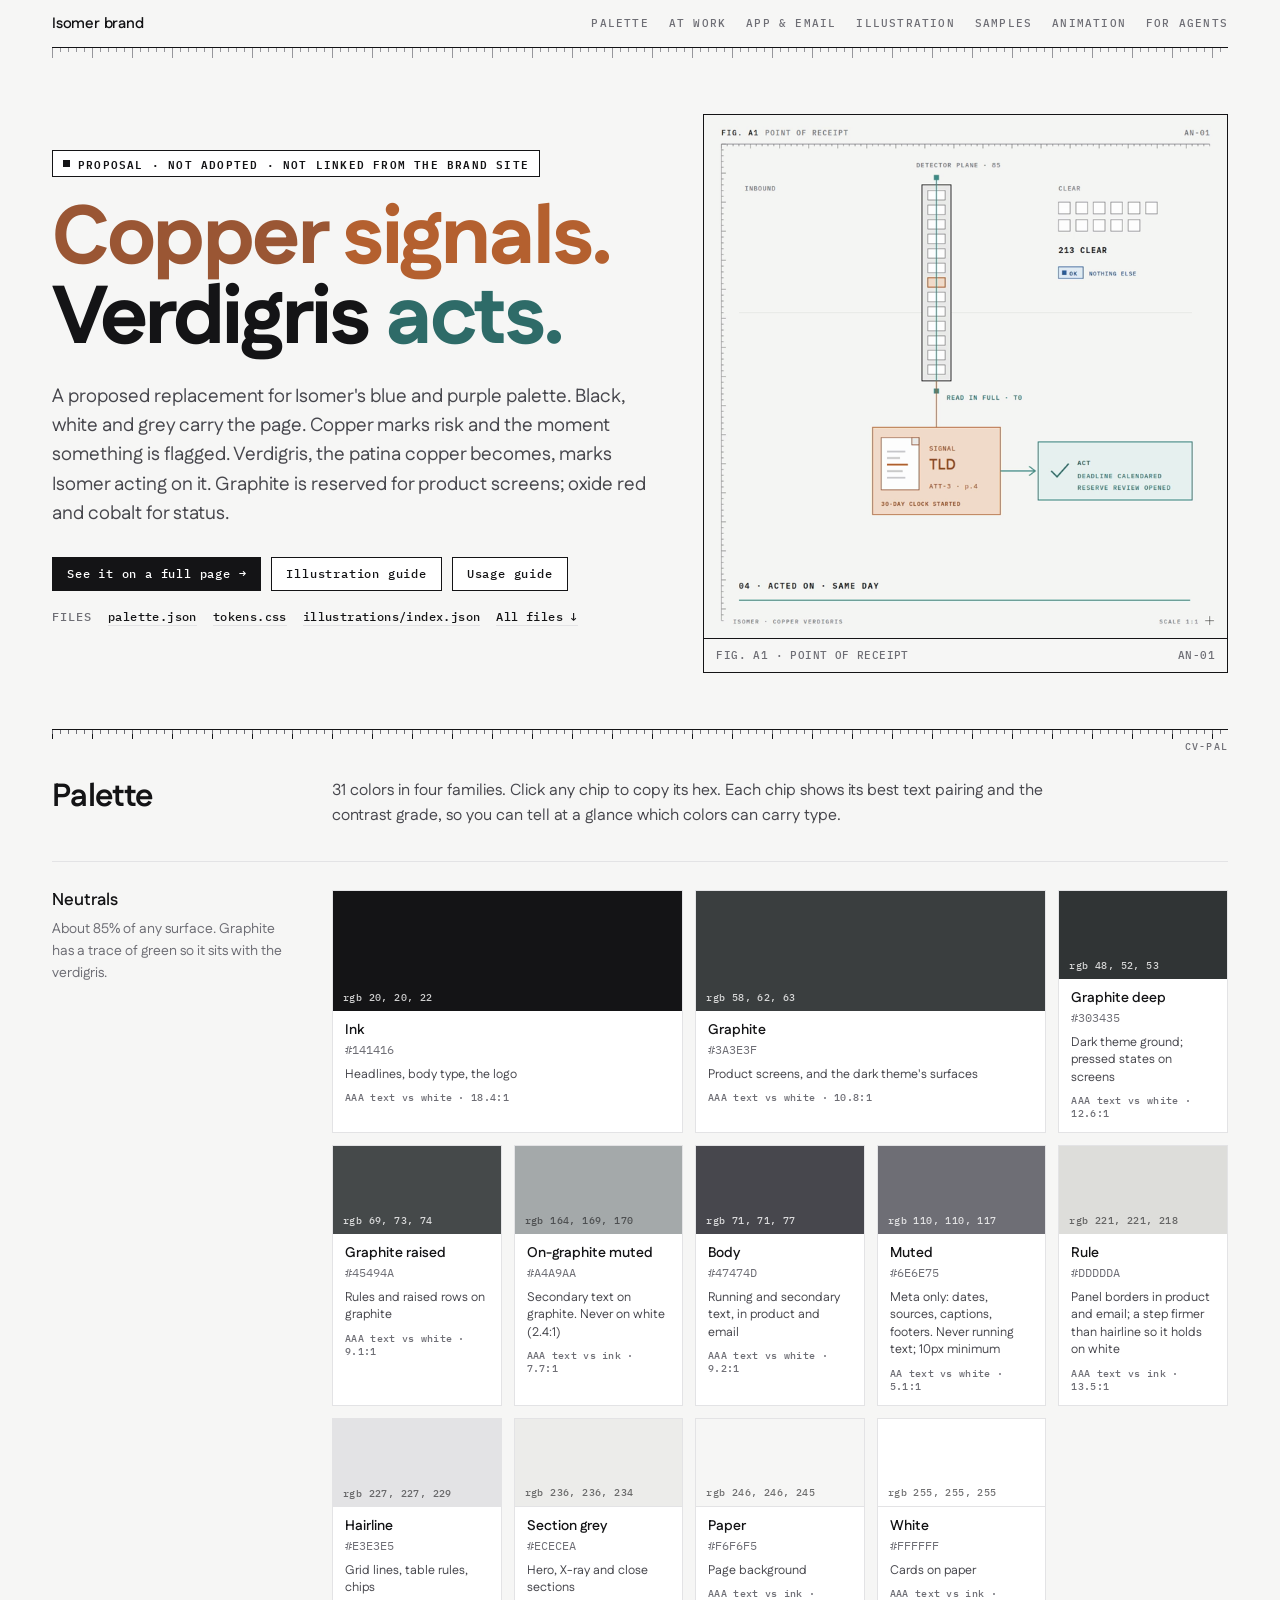
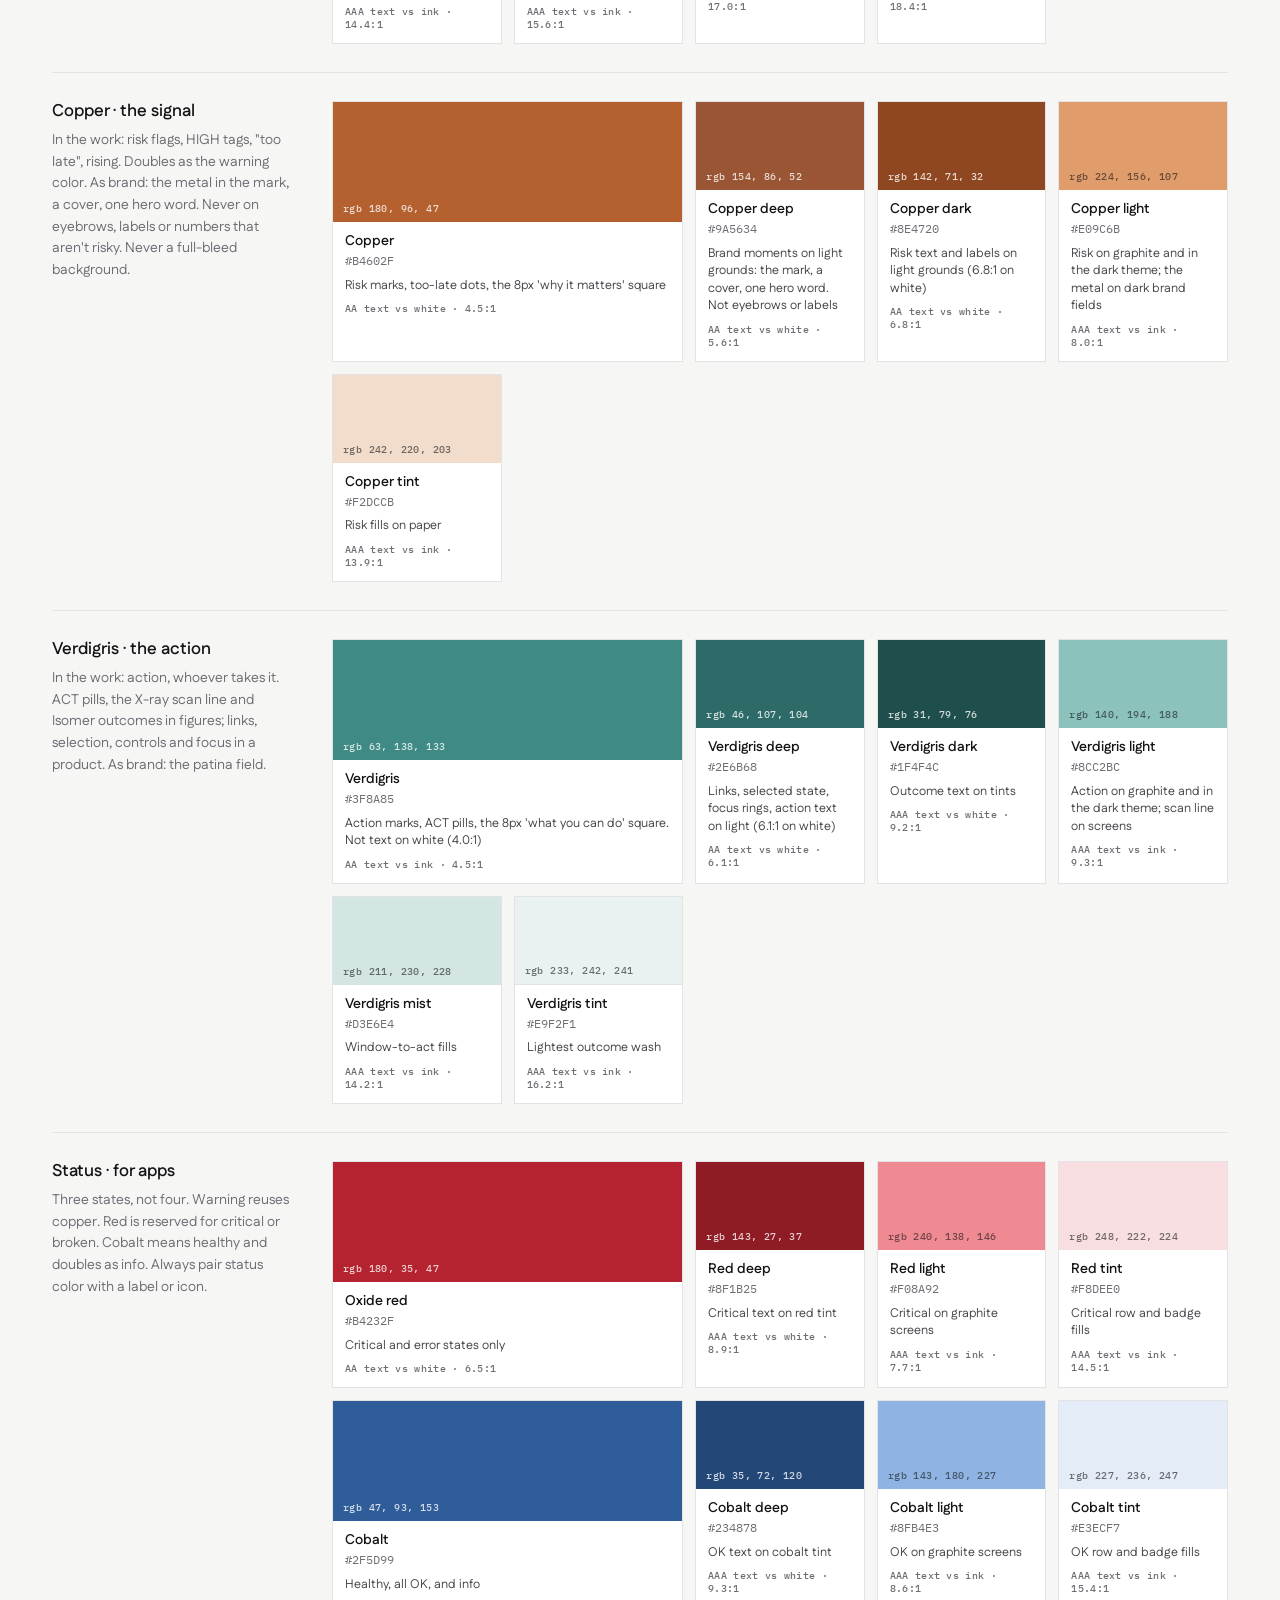
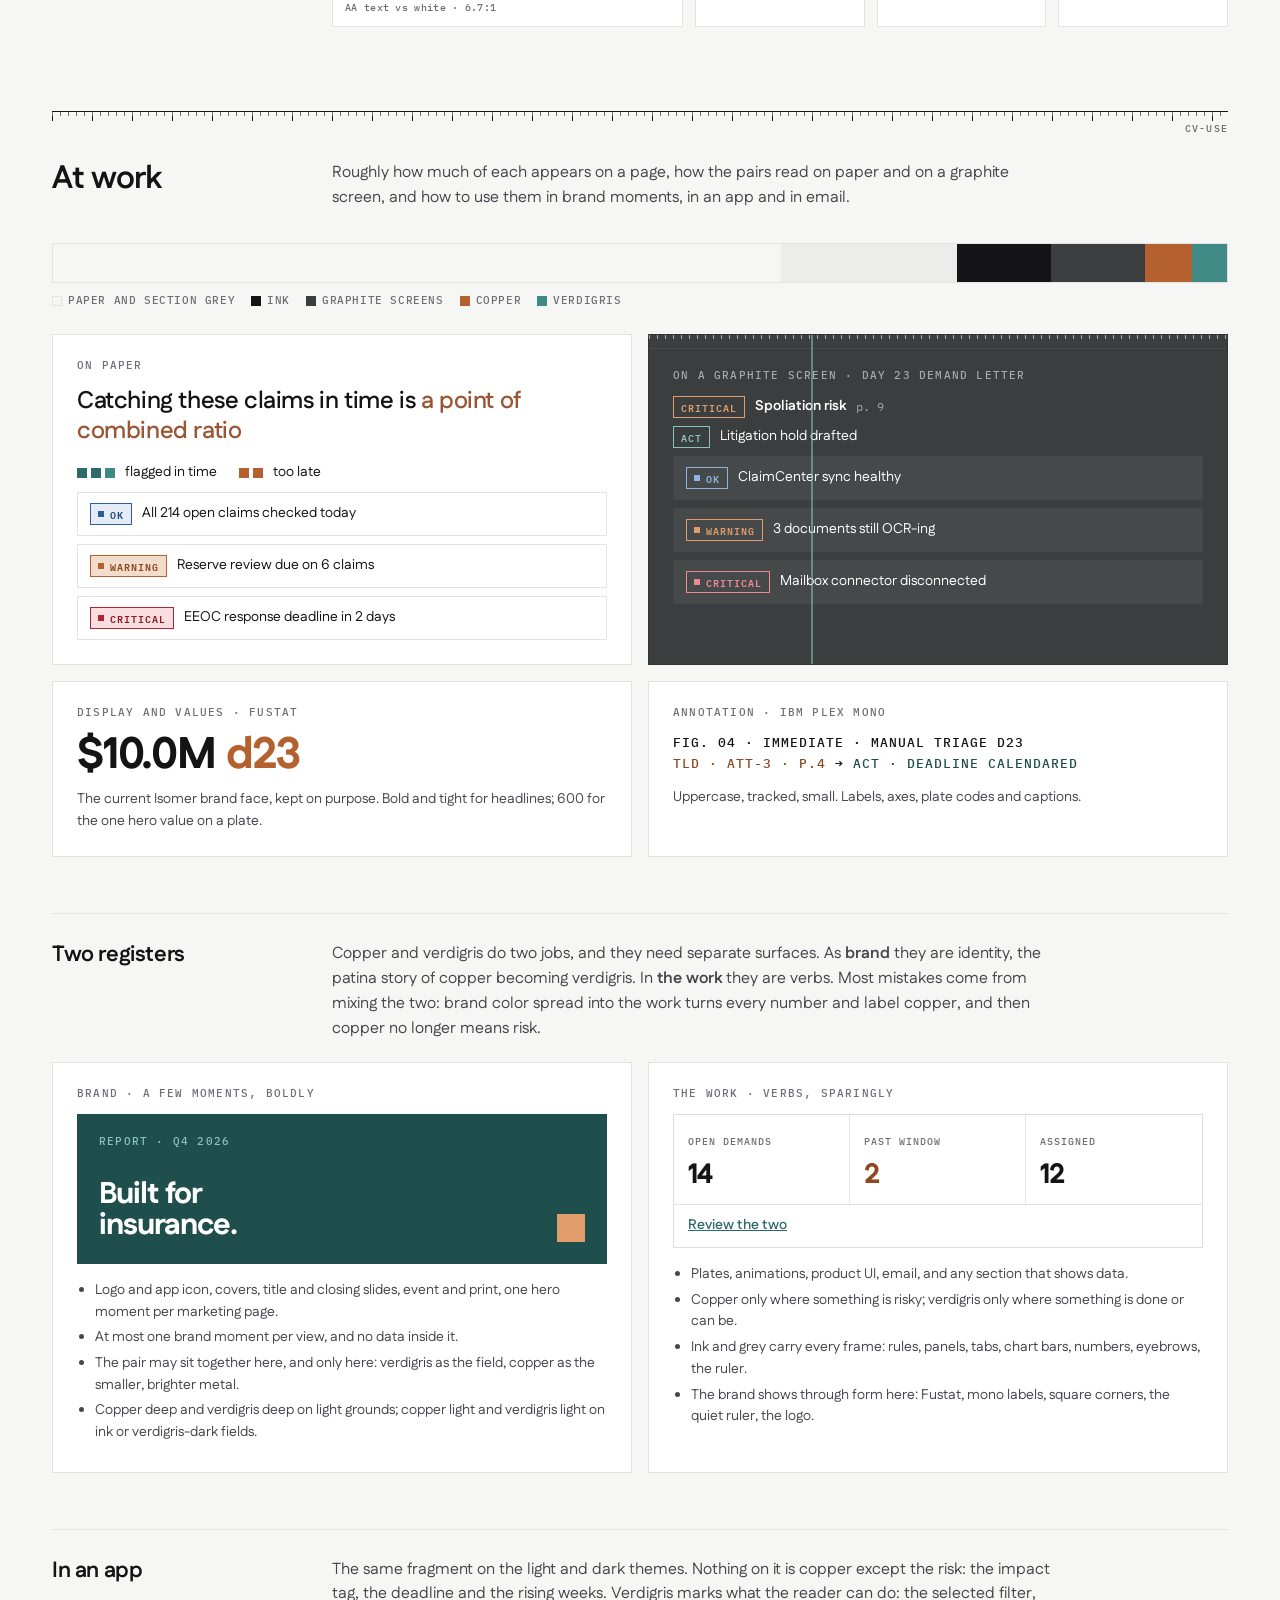
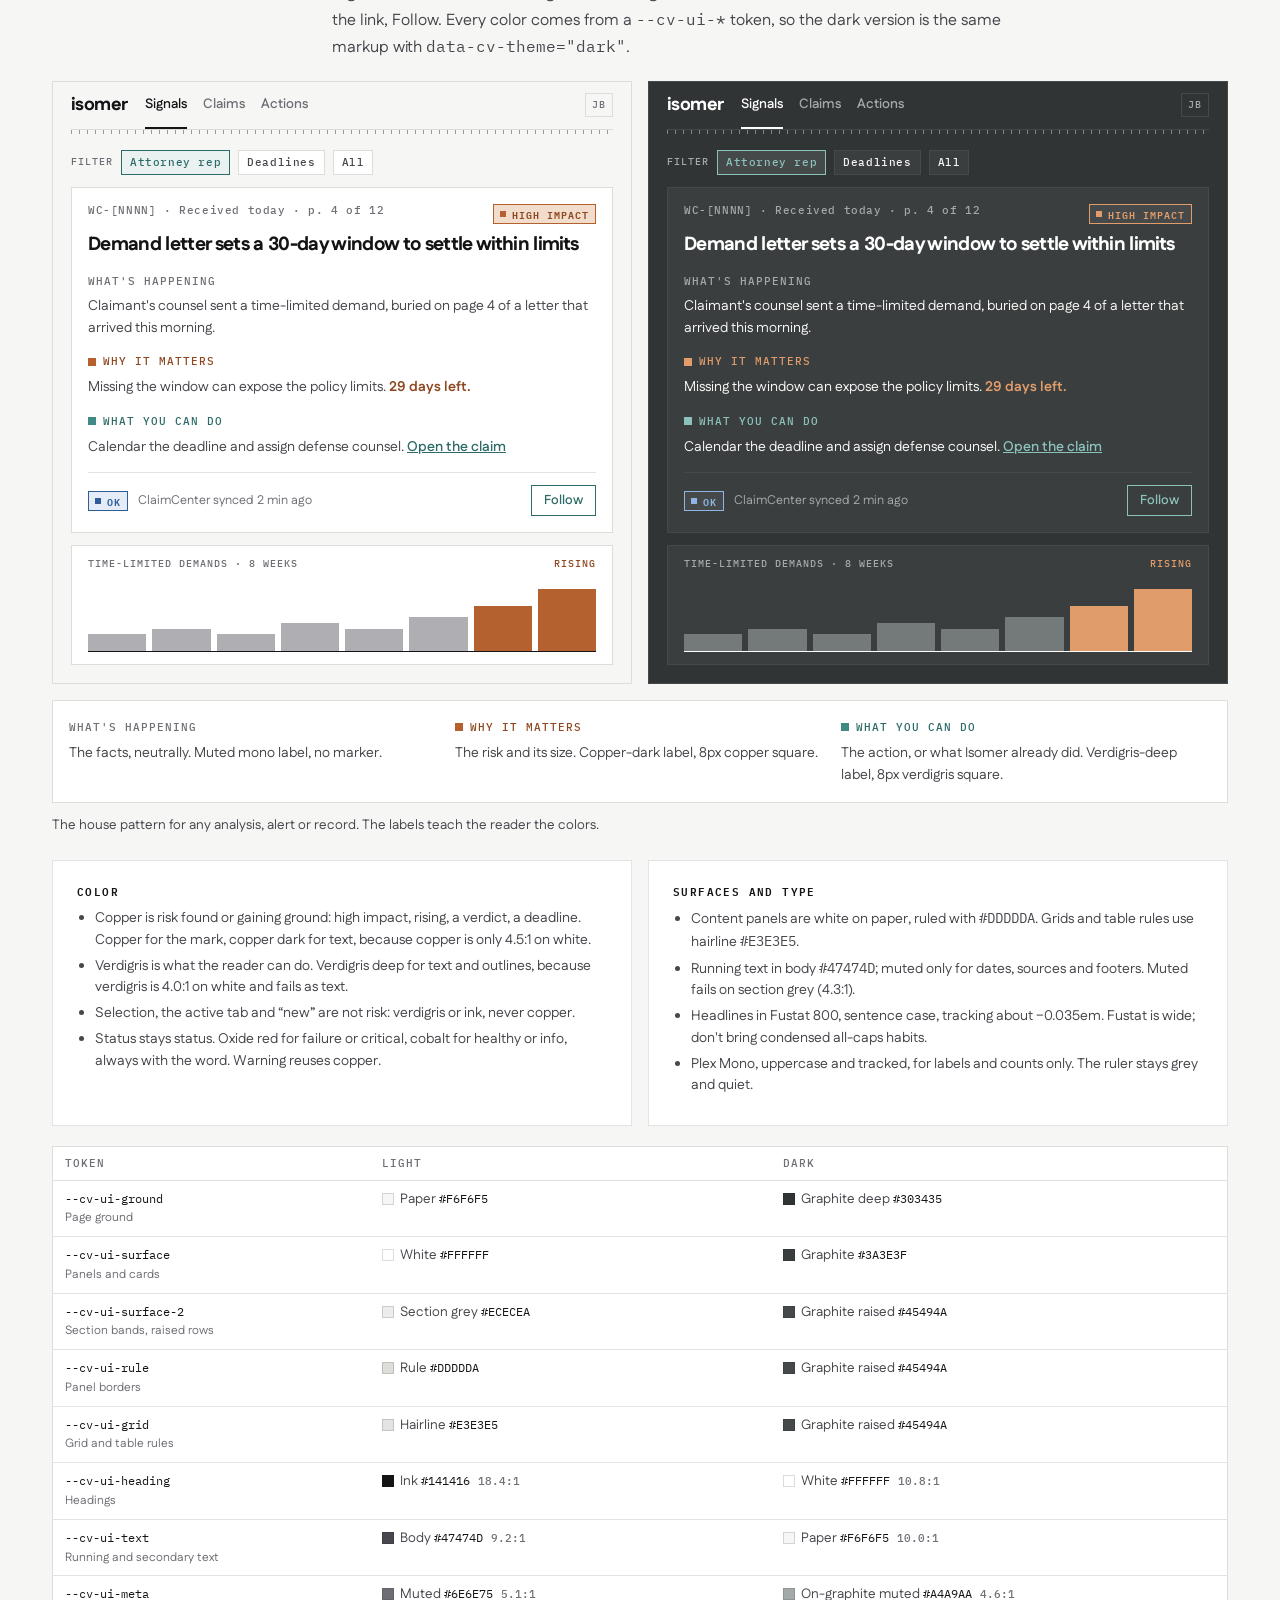
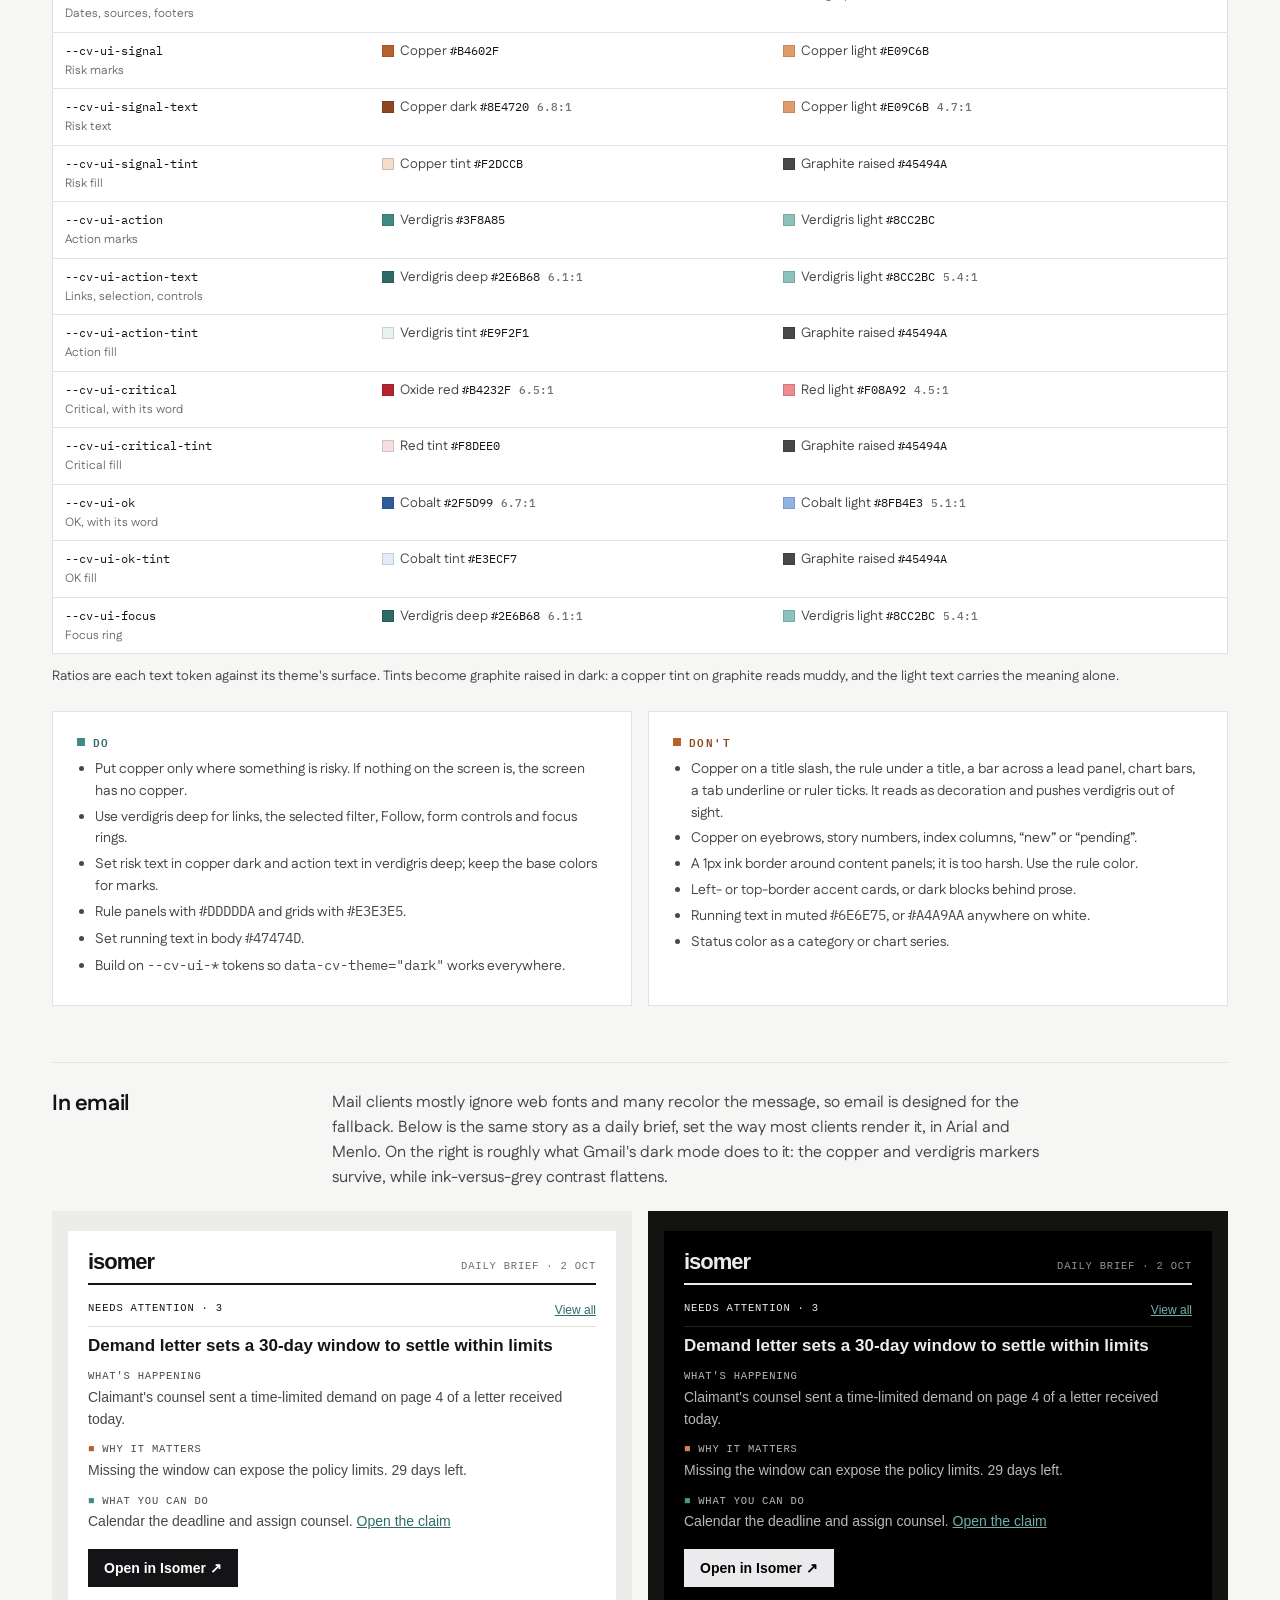
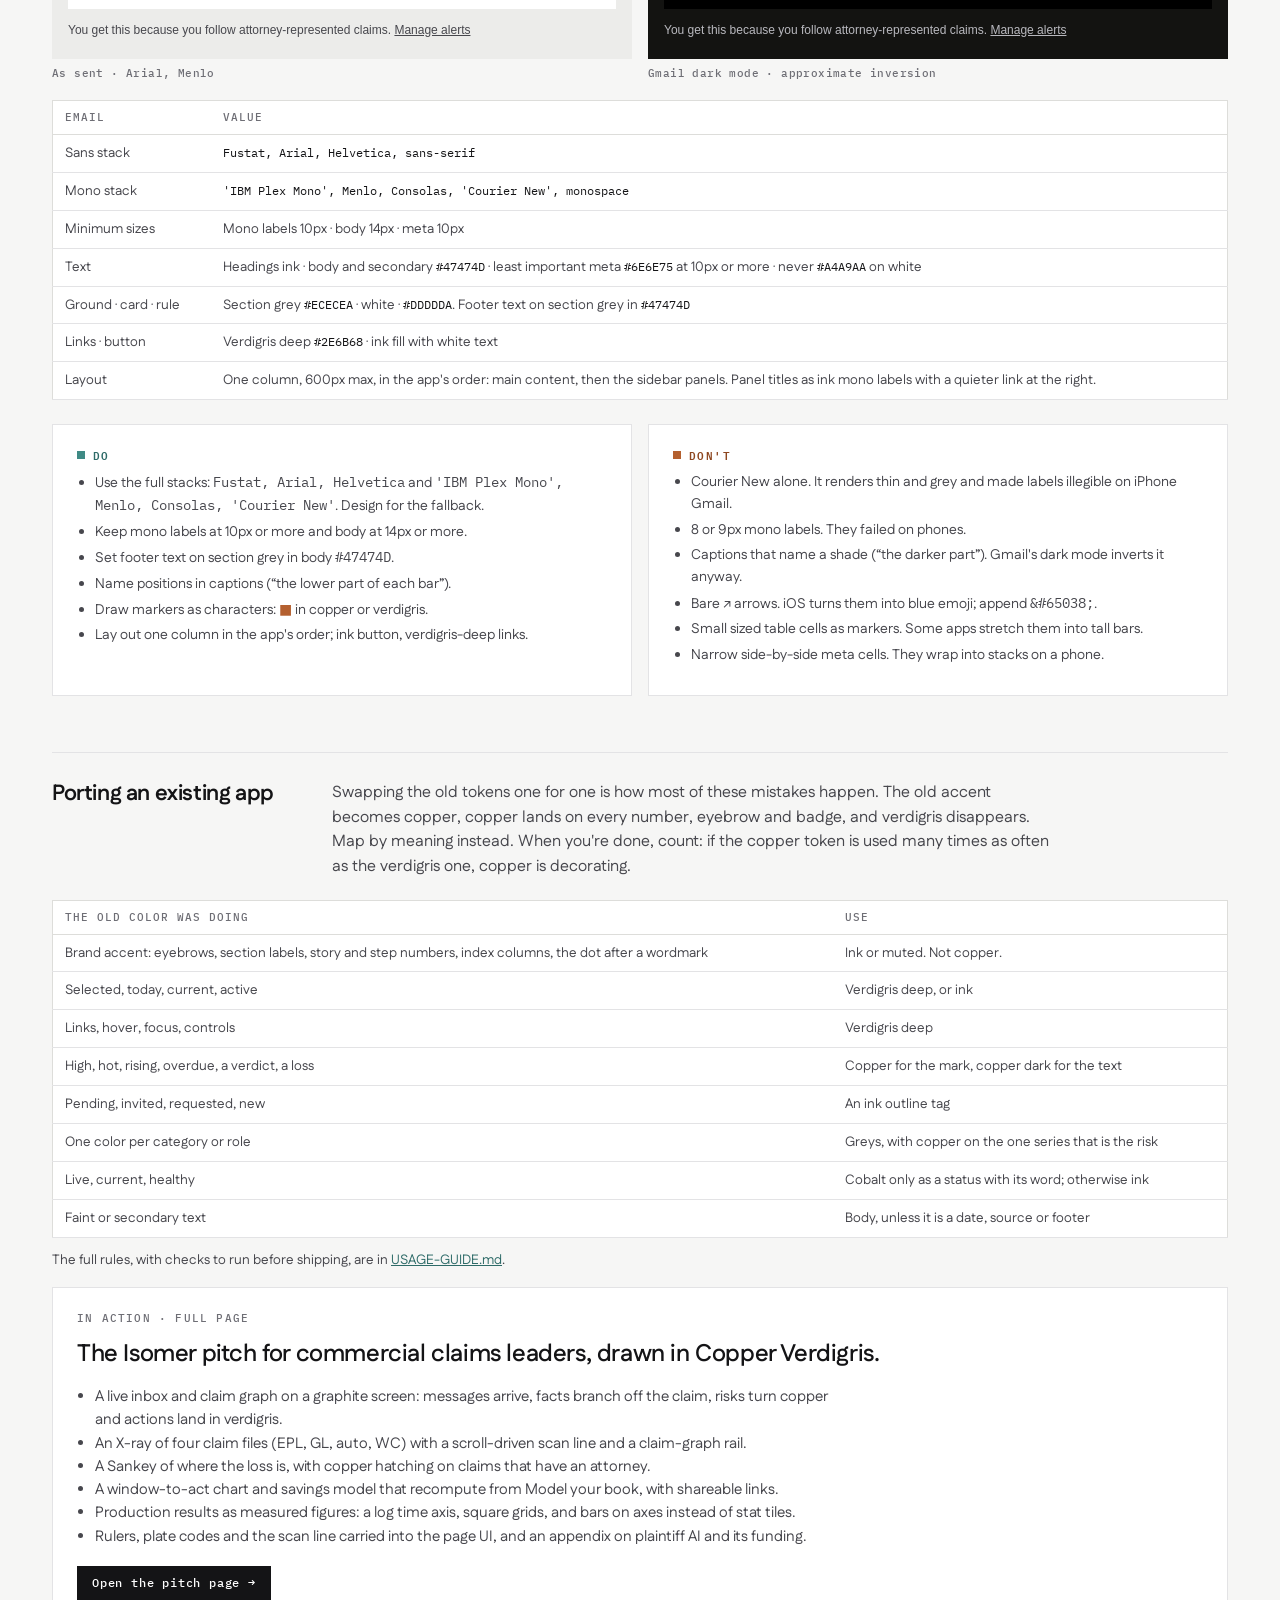
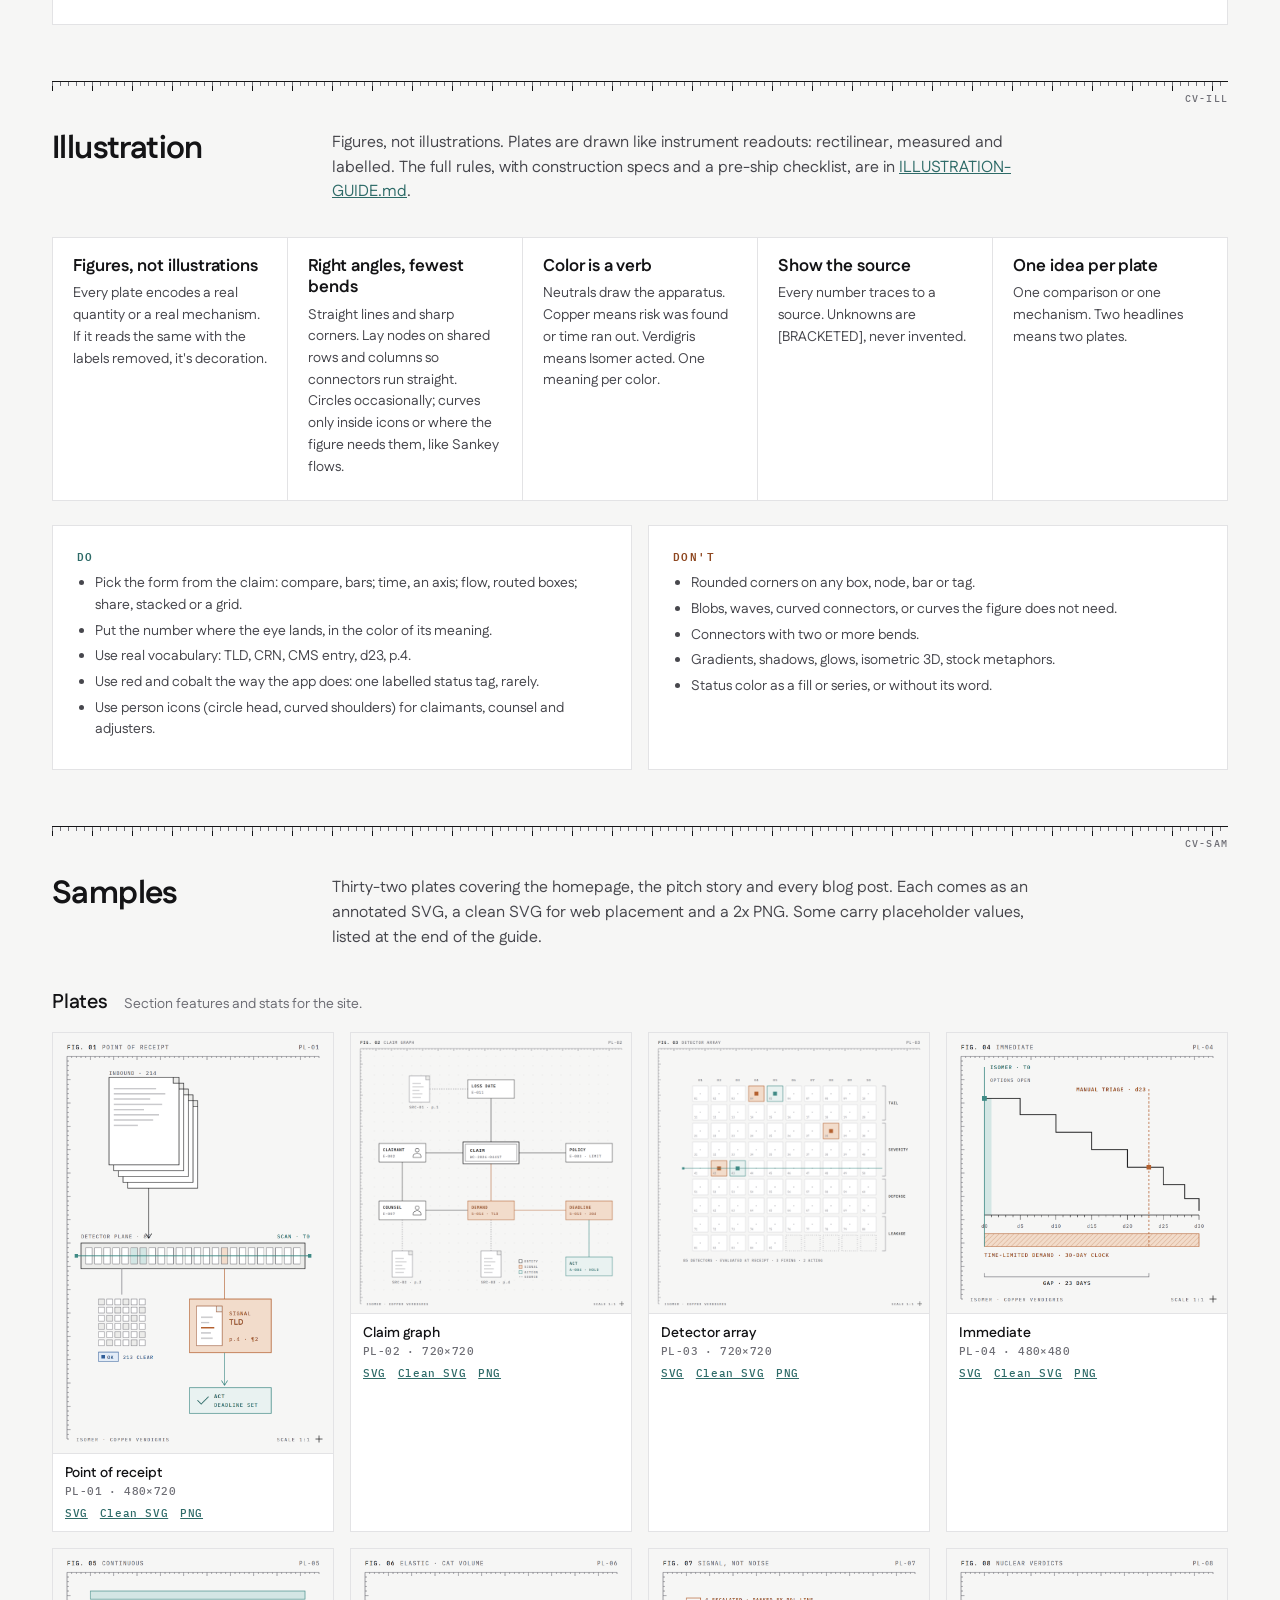
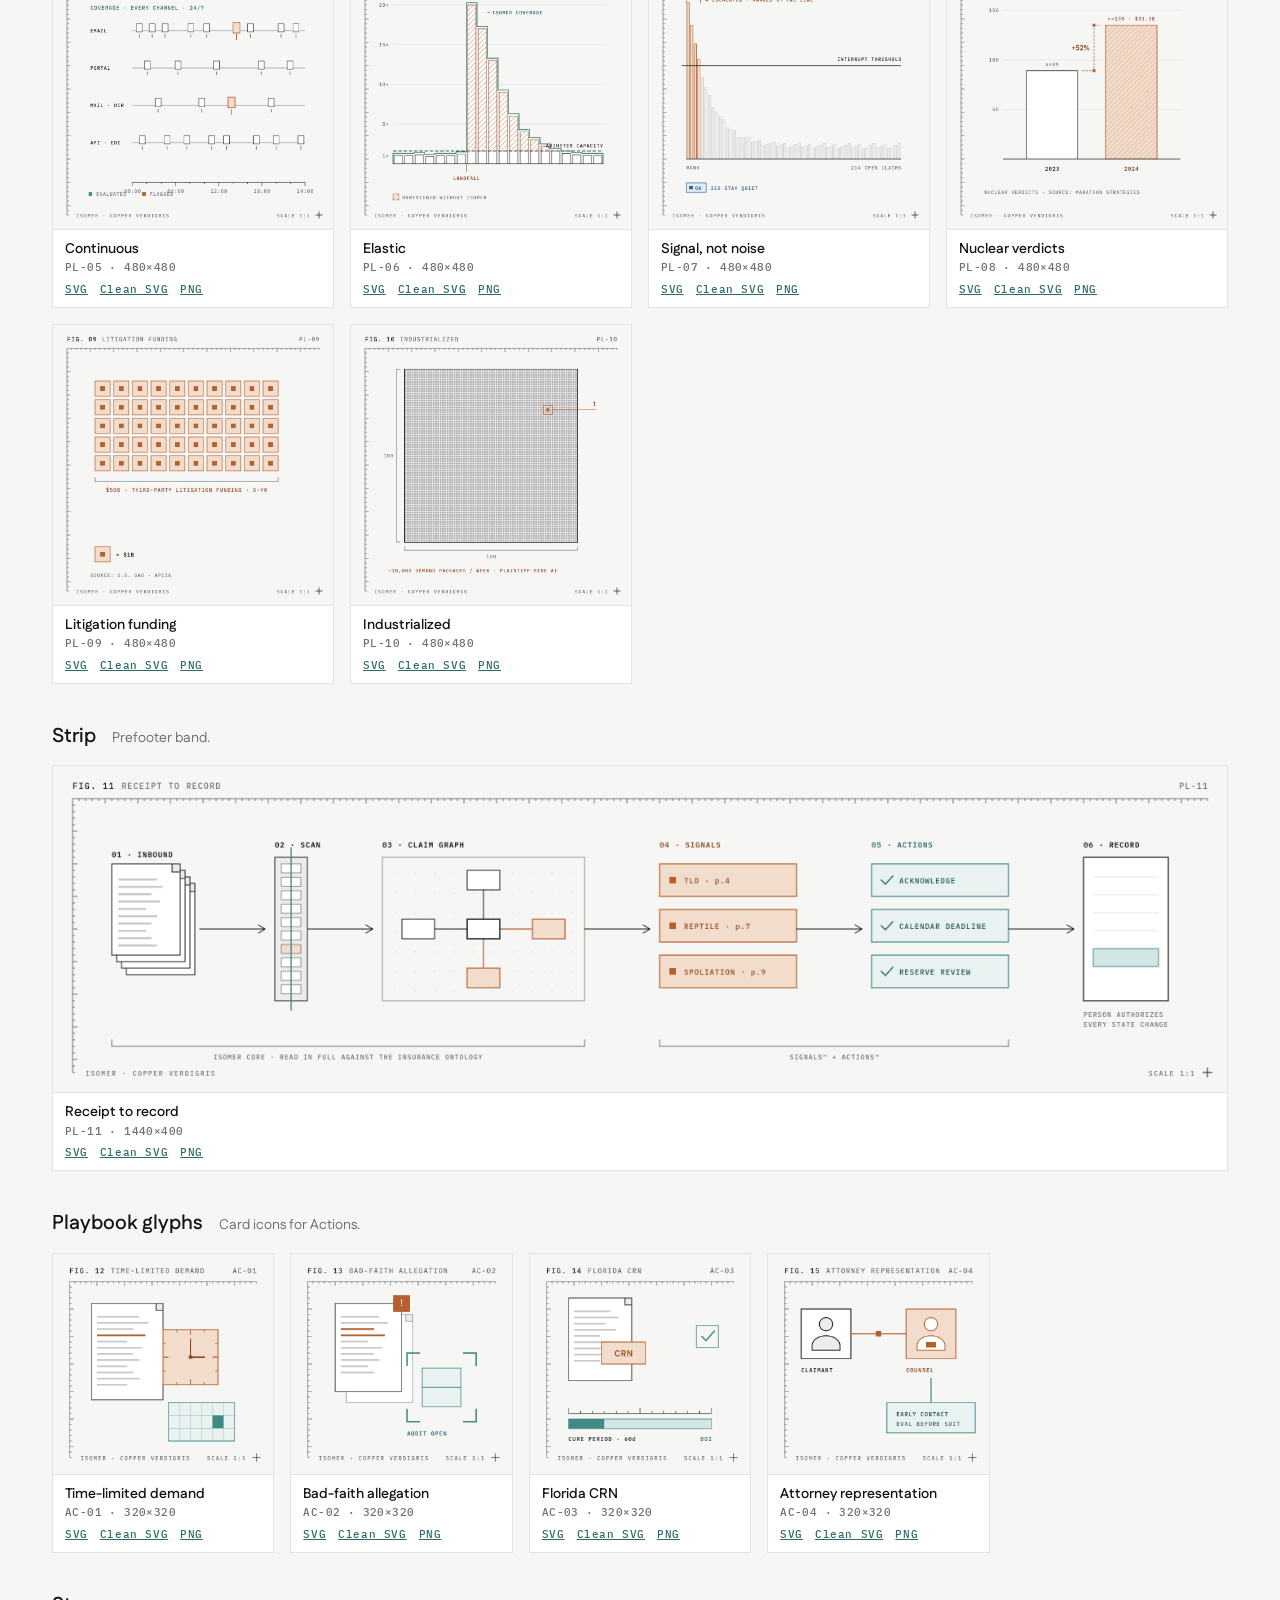
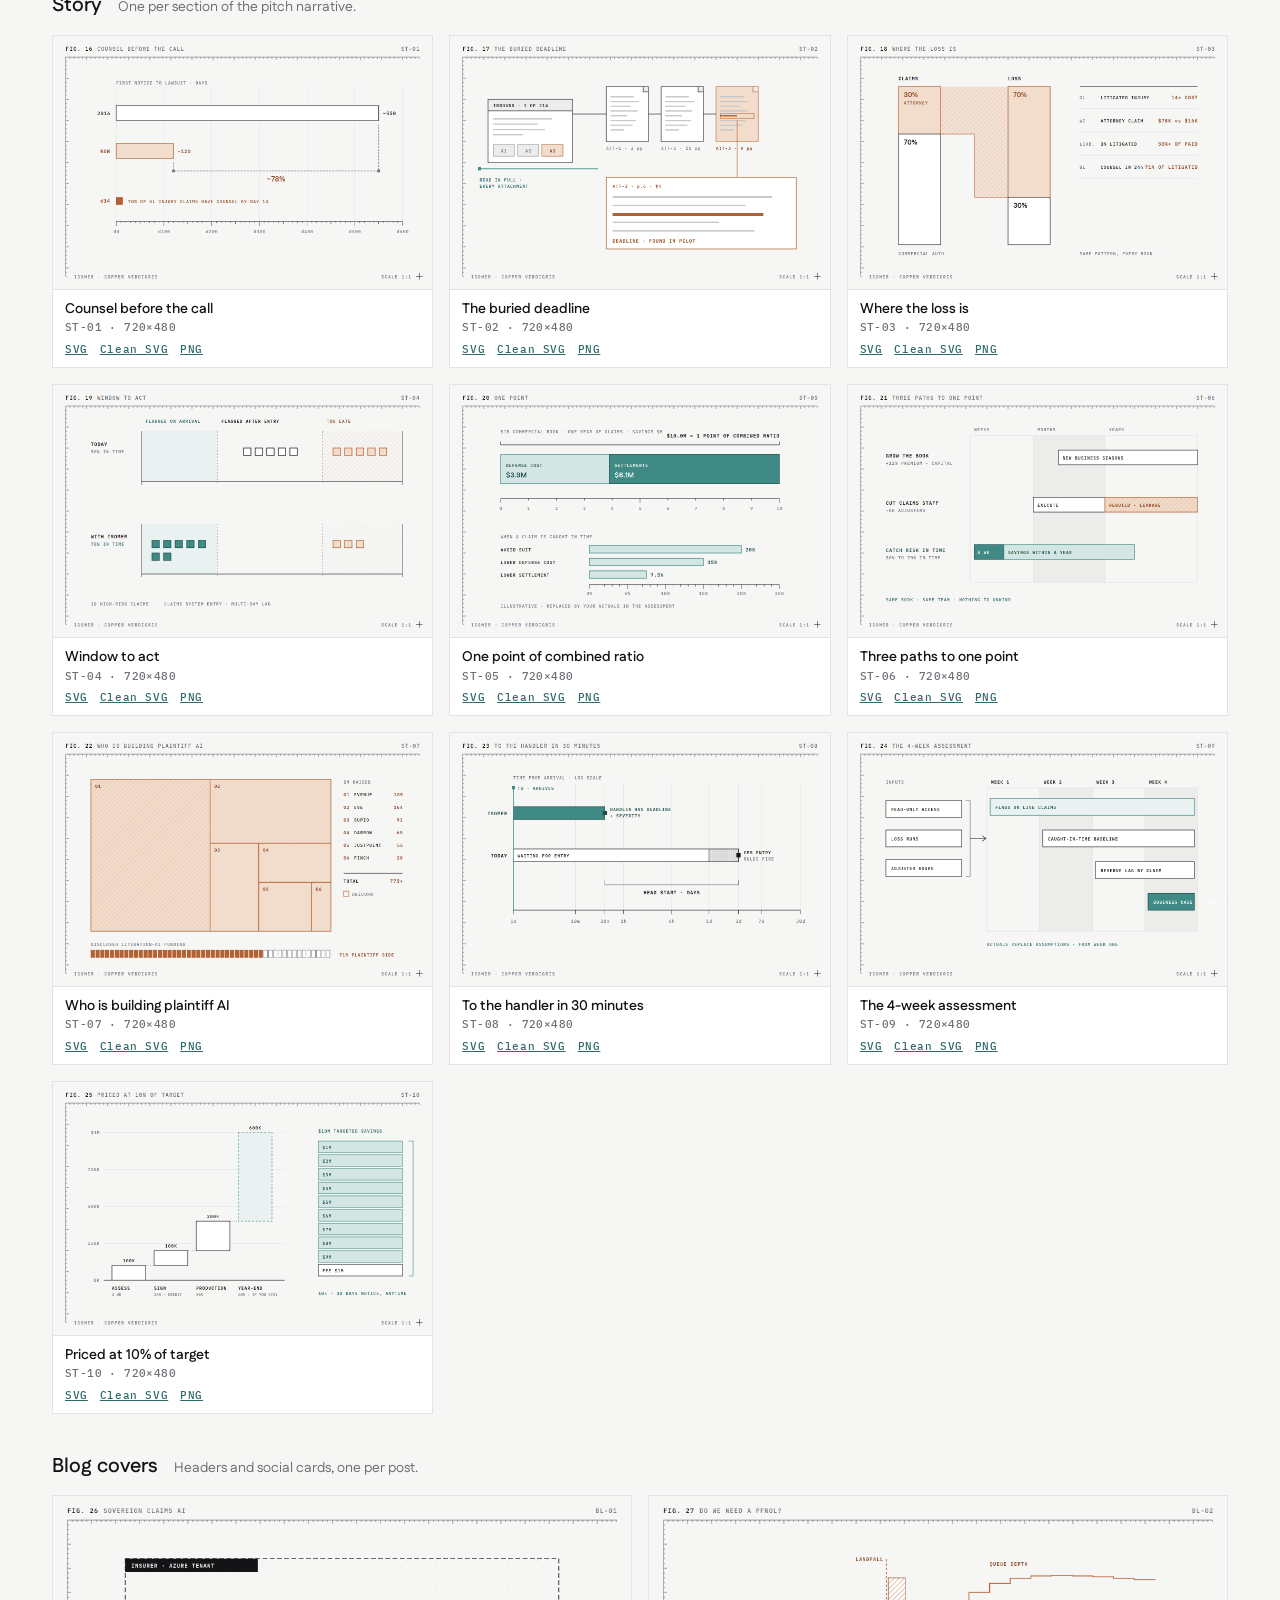
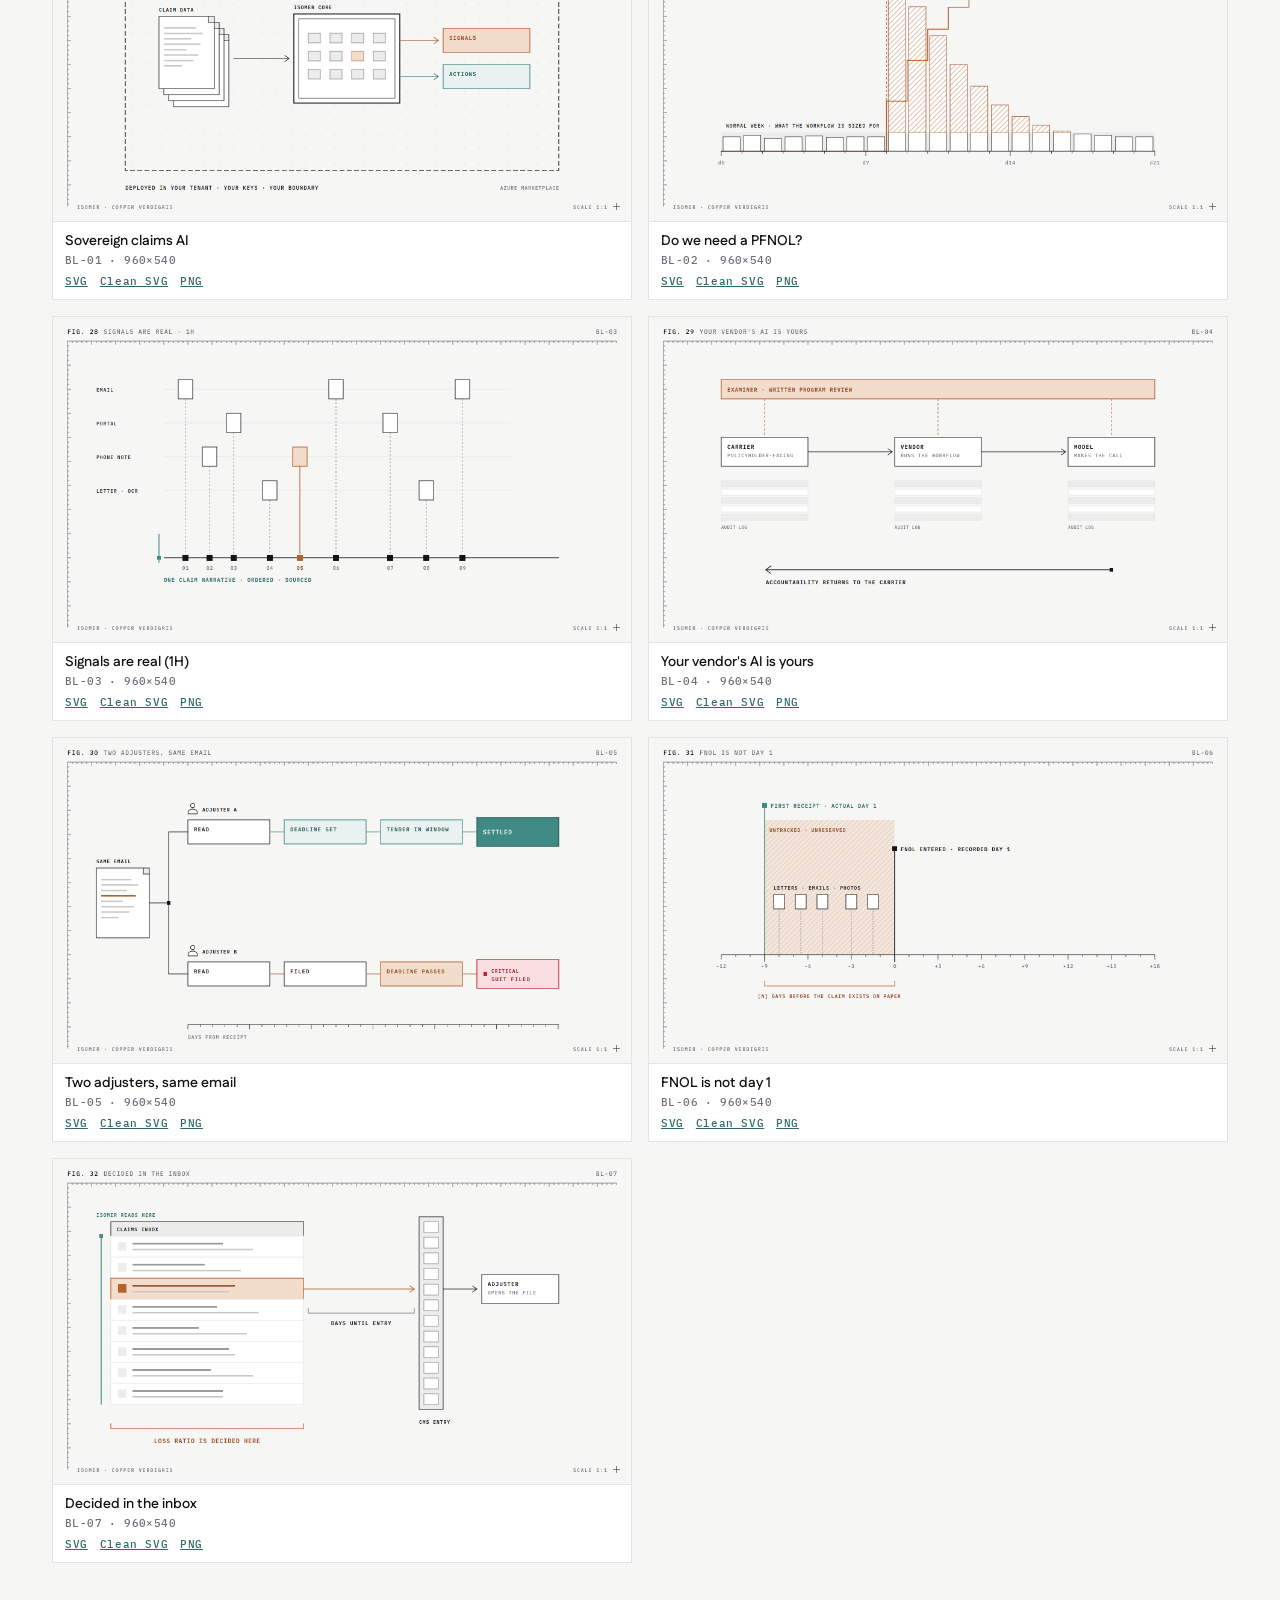
==== copper-verdigris/index.html @ cf39f5ae "Add usage guide; move proposal to /copper-verdigris and pitch to /pitch-cv Usage guidance from porti" ====
<!doctype html>
<html lang="en">
<head>
<meta charset="utf-8">
<meta name="viewport" content="width=device-width, initial-scale=1">
<meta name="robots" content="noindex, nofollow">
<title>Copper Verdigris · Isomer palette proposal</title>
<meta name="description" content="Proposal: Copper Verdigris palette, illustration rules, sample plates and animations for Isomer.">
<link rel="alternate" type="application/json" href="palette.json" title="Copper Verdigris palette">
<link rel="preconnect" href="https://fonts.googleapis.com"><link rel="preconnect" href="https://fonts.gstatic.com" crossorigin>
<link rel="stylesheet" href="https://fonts.googleapis.com/css2?family=Fustat:wght@400;500;600;700;800&family=IBM+Plex+Mono:wght@400;500;600&display=swap">
<link rel="stylesheet" href="tokens.css">
<style>
*{box-sizing:border-box}
html{scroll-behavior:smooth}
body{margin:0;background:var(--cv-paper);color:var(--cv-ink);font:400 16px/1.55 var(--cv-font);-webkit-font-smoothing:antialiased}
a{color:var(--cv-verdigris-deep)}a:hover{color:var(--cv-verdigris-dark)}
code,.mono{font-family:var(--cv-mono)}
.wrap{max-width:1240px;margin:0 auto;padding:0 32px}
.top{border-bottom:1px solid var(--cv-ink);display:flex;justify-content:space-between;align-items:center;gap:16px;padding:16px 0}
.top .brand{font:600 15px/1 var(--cv-font);letter-spacing:-.2px}
.top nav{display:flex;gap:20px;flex-wrap:wrap}
.top nav a,.eyebrow,.cap{font:500 11px/1.2 var(--cv-mono);letter-spacing:1.2px;text-transform:uppercase;color:var(--cv-muted);text-decoration:none}
.top nav a:hover{color:var(--cv-ink)}
.flag{display:inline-flex;align-items:center;gap:8px;border:1px solid var(--cv-ink);background:var(--cv-white);color:var(--cv-ink);font:600 11px/1 var(--cv-mono);letter-spacing:1.2px;text-transform:uppercase;padding:7px 10px}
.flag i{width:7px;height:7px;background:var(--cv-ink)}
header.hero{display:grid;grid-template-columns:minmax(0,1.15fr) minmax(0,1fr);gap:48px;align-items:center;padding:56px 0 56px}
h1{font:800 clamp(44px,6.4vw,84px)/.98 var(--cv-font);letter-spacing:-2.4px;margin:22px 0 22px;text-wrap:balance}
h1 em{font-style:normal;color:var(--cv-verdigris-deep)}
h1 span{color:var(--cv-copper)}
h1 .cu{color:var(--cv-copper-deep)}
.hero-fig{margin:0;border:1px solid var(--cv-ink);background:var(--cv-paper)}
.hero-fig video{display:block;width:100%;height:auto}
.hero-fig figcaption{border-top:1px solid var(--cv-ink);flex-direction:row;justify-content:space-between;gap:12px;padding:10px 12px}
.topruler{height:10px;opacity:.7;background:repeating-linear-gradient(90deg,var(--cv-muted) 0 1px,transparent 1px 8px) top left/100% 4px no-repeat,repeating-linear-gradient(90deg,var(--cv-muted) 0 1px,transparent 1px 40px) top left/100% 10px no-repeat}
.lede{max-width:760px;font-size:19px;color:var(--cv-body);margin:0}
.links{display:flex;gap:10px;flex-wrap:wrap;margin-top:28px}
.links a{border:1px solid var(--cv-ink);padding:10px 14px;font:500 12px/1 var(--cv-mono);letter-spacing:.8px;text-decoration:none;color:var(--cv-ink);background:var(--cv-white)}
.links a:hover{background:var(--cv-ink);color:var(--cv-white)}
.links a.pri{background:var(--cv-ink);color:var(--cv-white)}
.links a.pri:hover{background:var(--cv-verdigris-deep);border-color:var(--cv-verdigris-deep)}
.hero-files{display:flex;flex-wrap:wrap;align-items:baseline;gap:6px 16px;margin-top:18px;font:500 11.5px/1.4 var(--cv-mono);letter-spacing:.4px}
.hero-files span{text-transform:uppercase;letter-spacing:1px;color:var(--cv-muted)}
.hero-files a{color:var(--cv-ink);text-decoration:none;border-bottom:1px solid var(--cv-hairline)}
.hero-files a:hover{border-bottom-color:var(--cv-ink)}
section.part{padding:0 0 56px}
.ruler{position:relative;height:22px;border-top:1px solid var(--cv-ink);margin-bottom:28px;
 background:repeating-linear-gradient(90deg,var(--cv-muted) 0 1px,transparent 1px 8px) top left/100% 4px no-repeat,
 repeating-linear-gradient(90deg,var(--cv-ink) 0 1px,transparent 1px 40px) top left/100% 9px no-repeat}
.ruler span{position:absolute;right:0;top:12px;font:500 10px/1 var(--cv-mono);letter-spacing:1.2px;color:var(--cv-muted)}
.part-h{display:grid;grid-template-columns:240px minmax(0,1fr);gap:40px;margin-bottom:32px}
.part-h h2{font:700 32px/1.1 var(--cv-font);letter-spacing:-.6px;margin:0;text-wrap:balance}
.part-h p{margin:0;color:var(--cv-body);max-width:720px}
.fam{display:grid;grid-template-columns:240px minmax(0,1fr);gap:40px;padding:28px 0;border-top:1px solid var(--cv-hairline)}
.fam-h h3{font:600 17px/1.25 var(--cv-font);margin:0 0 8px}
.fam-h p{margin:0;font-size:14px;color:var(--cv-muted)}
.chips{display:grid;grid-template-columns:repeat(auto-fill,minmax(168px,1fr));gap:12px}
.chip{all:unset;cursor:pointer;display:flex;flex-direction:column;background:var(--cv-white);border:1px solid var(--cv-hairline);text-align:left}
.chip:hover{border-color:var(--cv-ink)}
.chip:focus-visible{outline:2px solid var(--cv-verdigris);outline-offset:2px}
.chip.lead{grid-column:span 2}
.sw{height:88px;display:flex;align-items:flex-end;padding:8px 10px;font:500 10px/1 var(--cv-mono);letter-spacing:.4px}
.chip.lead .sw{height:120px}
.sw.edge{border-bottom:1px solid var(--cv-hairline)}
.meta{display:flex;flex-direction:column;gap:2px;padding:10px 12px 12px}
.meta b{font:600 14px/1.3 var(--cv-font)}
.meta code{font-size:12px;color:var(--cv-muted)}
.meta .use{font-size:12.5px;line-height:1.4;color:var(--cv-body);margin-top:4px}
.meta .ct{font:500 10px/1.3 var(--cv-mono);color:var(--cv-muted);letter-spacing:.3px;margin-top:6px}
.ratio{display:flex;height:40px;border:1px solid var(--cv-hairline)}
.ratio i{display:block}
.legend{display:flex;flex-wrap:wrap;gap:16px;margin:12px 0 28px;font:500 11px/1 var(--cv-mono);color:var(--cv-muted);letter-spacing:.6px;text-transform:uppercase}
.legend span{display:inline-flex;align-items:center;gap:6px}.legend i{width:10px;height:10px;display:inline-block}
.use-grid{display:grid;grid-template-columns:repeat(2,minmax(0,1fr));gap:16px}
.card{padding:24px;border:1px solid var(--cv-hairline);background:var(--cv-white)}
.card.dark{background:var(--cv-graphite);border-color:var(--cv-graphite-deep);color:#fff}
.card .cap{display:block;margin-bottom:14px}
.card.dark .cap{color:var(--cv-on-graphite-muted)}
.scr{position:relative;padding-top:34px}
.scr .scan{position:absolute;left:0;right:0;top:0;height:14px;border-bottom:1px solid var(--cv-graphite-raised);
 background:repeating-linear-gradient(90deg,var(--cv-on-graphite-muted) 0 1px,transparent 1px 8px) top left/100% 4px no-repeat}
.scr .scan::after{content:"";position:absolute;top:0;bottom:-400px;left:28%;width:2px;background:var(--cv-verdigris-light);opacity:.55}
.scr{overflow:hidden}
.type{display:grid;grid-template-columns:repeat(2,minmax(0,1fr));gap:16px;margin-top:16px}
.type .card p{margin:0}
.spec-d{font:800 44px/1 var(--cv-font);letter-spacing:-1.2px}
.spec-m{font:500 13px/1.6 var(--cv-mono);letter-spacing:1px;text-transform:uppercase}
.big{font:600 24px/1.25 var(--cv-font);letter-spacing:-.4px;margin:0 0 16px}
.row{display:flex;align-items:center;gap:10px;flex-wrap:wrap;font-size:14px;margin-top:8px}
.dots{display:inline-flex;gap:4px}.dots i{width:10px;height:10px;display:block}
.tag{font:600 10px/1 var(--cv-mono);letter-spacing:1px;text-transform:uppercase;padding:5px 7px;border:1px solid}
.st{display:flex;align-items:center;gap:10px;padding:10px 12px;border:1px solid var(--cv-hairline);margin-top:8px;font-size:14px}
.st .tag{display:inline-flex;align-items:center;gap:6px}.st .tag i{width:6px;height:6px;display:block}
.card.dark .st{border-color:var(--cv-graphite-raised);background:var(--cv-graphite-raised)}
.inaction{margin-top:16px}
.inaction .links{margin-top:18px}
.prs{display:grid;grid-template-columns:repeat(auto-fill,minmax(220px,1fr));border-left:1px solid var(--cv-hairline);border-top:1px solid var(--cv-hairline)}
.pr{padding:18px 20px 22px;border-right:1px solid var(--cv-hairline);border-bottom:1px solid var(--cv-hairline);background:var(--cv-white)}
.pr h4{font:700 17px/1.25 var(--cv-font);margin:0 0 6px}.pr p{margin:0;font-size:14px;color:var(--cv-body)}
.rules{display:grid;grid-template-columns:repeat(2,minmax(0,1fr));gap:16px;margin-top:24px}
.rules .card h4{font:600 11px/1 var(--cv-mono);letter-spacing:1.4px;text-transform:uppercase;margin:0 0 12px}
.rules ul{margin:0;padding-left:18px;font-size:14px;color:var(--cv-body)}.rules li{margin:4px 0}
.rules h4{display:flex;align-items:center;gap:8px}.rules h4 i{width:8px;height:8px;display:block}
.do h4{color:var(--cv-verdigris-deep)}.do h4 i{background:var(--cv-verdigris)}
.dont h4{color:var(--cv-copper-dark)}.dont h4 i{background:var(--cv-copper)}
.rules h4.rh{color:var(--cv-ink)}
.sub{display:grid;grid-template-columns:240px minmax(0,1fr);gap:40px;margin:56px 0 20px;padding-top:28px;border-top:1px solid var(--cv-hairline)}
.sub h3{font:700 22px/1.2 var(--cv-font);letter-spacing:-.4px;margin:0}.sub p{margin:0;color:var(--cv-body);max-width:720px}
.note{font-size:13.5px;color:var(--cv-body);margin:12px 0 0}
ul.plain{margin:16px 0 0;padding-left:18px;font-size:14px;color:var(--cv-body)}ul.plain li{margin:4px 0}
.brandtile{background:var(--cv-verdigris-dark);color:#fff;padding:22px;min-height:150px;display:flex;flex-direction:column;justify-content:space-between;position:relative}
.bt-e{font:500 10.5px/1 var(--cv-mono);letter-spacing:1.2px;text-transform:uppercase;color:var(--cv-verdigris-light)}
.bt-h{font:800 30px/1.05 var(--cv-font);letter-spacing:-1px;max-width:12ch}
.bt-m{position:absolute;right:22px;bottom:22px;width:28px;height:28px;background:var(--cv-copper-light)}
.worktile{display:grid;grid-template-columns:repeat(3,minmax(0,1fr));border:1px solid var(--cv-rule);background:var(--cv-white)}
.worktile>div{padding:14px;border-right:1px solid var(--cv-hairline)}.worktile>div:nth-child(3){border-right:0}
.worktile b{display:block;font:800 28px/1.1 var(--cv-font);letter-spacing:-.8px;margin-top:6px}
.worktile a{grid-column:1/-1;border-top:1px solid var(--cv-hairline);padding:10px 14px;font-size:14px;font-weight:600}
.wt-l,.app-lab{font:500 10px/1.2 var(--cv-mono);letter-spacing:1px;text-transform:uppercase;color:var(--cv-muted)}
.risk-t{color:var(--cv-ui-signal-text)!important}
.app{background:var(--cv-ui-ground);color:var(--cv-ui-text);border:1px solid var(--cv-ui-rule);padding:0 18px 18px;font-size:14px;min-width:0}
.app .app-lab{color:var(--cv-ui-meta)}
.app-nav{display:flex;align-items:center;gap:18px;border-bottom:1px solid var(--cv-ui-rule);height:48px}
.app-logo{font:800 18px/1 var(--cv-font);letter-spacing:-.6px;color:var(--cv-ui-heading)}
.app-tabs{display:flex;gap:16px;height:100%}.app-tabs a{display:flex;align-items:center;color:var(--cv-ui-meta);font-weight:600;font-size:13.5px;border-bottom:2px solid transparent;text-decoration:none}
.app-tabs a.on{color:var(--cv-ui-heading);border-bottom-color:var(--cv-ui-heading)}
.app-me{margin-left:auto;font:500 10px/1 var(--cv-mono);letter-spacing:1px;border:1px solid var(--cv-ui-rule);padding:6px;color:var(--cv-ui-meta)}
.app-ruler{height:8px;opacity:.7;background:repeating-linear-gradient(90deg,var(--cv-ui-meta) 0 1px,transparent 1px 8px) top left/100% 4px no-repeat}
.app-filters{display:flex;flex-wrap:wrap;align-items:center;gap:8px;margin:12px 0}
.f{font:500 11px/1 var(--cv-mono);letter-spacing:.6px;padding:6px 8px;border:1px solid var(--cv-ui-rule);color:var(--cv-ui-text);background:var(--cv-ui-surface)}
.f.on{border-color:var(--cv-ui-action-text);color:var(--cv-ui-action-text);background:var(--cv-ui-action-tint)}
.app-panel{background:var(--cv-ui-surface);border:1px solid var(--cv-ui-rule);padding:16px}
.app-meta{display:flex;justify-content:space-between;gap:10px;flex-wrap:wrap;font:500 10.5px/1.3 var(--cv-mono);letter-spacing:.6px;color:var(--cv-ui-meta)}
.app-tag{display:inline-flex;align-items:center;gap:6px;font:600 10px/1 var(--cv-mono);letter-spacing:1px;text-transform:uppercase;padding:4px 6px;border:1px solid}
.app-tag i{width:6px;height:6px;display:block}
.app-tag.risk{color:var(--cv-ui-signal-text);border-color:var(--cv-ui-signal);background:var(--cv-ui-signal-tint)}.app-tag.risk i{background:var(--cv-ui-signal)}
.app-tag.ok{color:var(--cv-ui-ok);border-color:var(--cv-ui-ok);background:var(--cv-ui-ok-tint)}.app-tag.ok i{background:var(--cv-ui-ok)}
.app-h{font:800 19px/1.2 var(--cv-font);letter-spacing:-.035em;color:var(--cv-ui-heading);margin:10px 0 14px}
.story3{display:grid;gap:12px}.story3 p,.story-key p{margin:4px 0 0;color:var(--cv-ui-text)}
.lab{display:inline-flex;align-items:center;gap:7px;font:500 10.5px/1 var(--cv-mono);letter-spacing:1px;text-transform:uppercase;color:var(--cv-ui-meta)}
.lab i{width:8px;height:8px;display:block}
.lab.risk{color:var(--cv-ui-signal-text)}.lab.risk i{background:var(--cv-ui-signal)}
.lab.act{color:var(--cv-ui-action-text)}.lab.act i{background:var(--cv-ui-action)}
.app a{color:var(--cv-ui-action-text);font-weight:600}
.app .app-tabs a{color:var(--cv-ui-meta)}.app .app-tabs a.on{color:var(--cv-ui-heading)}
.app-foot{display:flex;align-items:center;gap:10px;flex-wrap:wrap;margin-top:14px;padding-top:12px;border-top:1px solid var(--cv-ui-grid)}
.app-m{font-size:12.5px;color:var(--cv-ui-meta)}
.follow{margin-left:auto;font:600 13px/1 var(--cv-font);padding:8px 12px;border:1px solid var(--cv-ui-action-text);color:var(--cv-ui-action-text)}
.app-chart{margin-top:12px;background:var(--cv-ui-surface);border:1px solid var(--cv-ui-rule);padding:12px 16px}
.app-ch{display:flex;justify-content:space-between}
.bars{display:flex;align-items:flex-end;gap:6px;height:72px;margin-top:10px;border-bottom:1px solid var(--cv-ui-heading)}
.bars i{flex:1;background:var(--cv-ui-meta);opacity:.55}.bars i.up{background:var(--cv-ui-signal);opacity:1}
.story-key{display:grid;grid-template-columns:repeat(3,minmax(0,1fr));gap:16px;margin-top:16px;padding:16px;border:1px solid var(--cv-rule);background:var(--cv-white);font-size:14px}
.tbl{overflow-x:auto;margin-top:20px}
table.toks{width:100%;border-collapse:collapse;background:var(--cv-white);border:1px solid var(--cv-rule);font-size:13.5px}
.toks th{text-align:left;font:500 10.5px/1.2 var(--cv-mono);letter-spacing:1px;text-transform:uppercase;color:var(--cv-muted);padding:10px 12px;border-bottom:1px solid var(--cv-rule)}
.toks td{padding:8px 12px;border-bottom:1px solid var(--cv-hairline);vertical-align:top;color:var(--cv-body)}
.toks code{font-size:12px;color:var(--cv-ink)}
.tsw{display:inline-block;width:12px;height:12px;border:1px solid rgba(20,20,22,.15);vertical-align:-2px;margin-right:6px}
.tr{margin-left:8px;font:500 10.5px/1 var(--cv-mono);color:var(--cv-muted)}
.trole{display:block;font-size:12px;color:var(--cv-muted)}
.mailfig{border:0;background:none}
.mailfig figcaption{padding:8px 0 0}
.mail{background:#ECECEA;padding:20px 16px;font-family:Arial,Helvetica,sans-serif}
.mail-card{background:#fff;max-width:600px;margin:0 auto;padding:20px 20px 22px}
.mail-top{display:flex;justify-content:space-between;align-items:baseline;border-bottom:2px solid #141416;padding-bottom:10px}
.mail-top b{font:700 22px/1 Arial,Helvetica,sans-serif;letter-spacing:-1px;color:#141416}
.mail-top span,.mail-pt span,.mail-l{font:400 10.5px/1.4 Menlo,Consolas,'Courier New',monospace;letter-spacing:.8px;text-transform:uppercase}
.mail-top span{color:#6E6E75}
.mail-pt{display:flex;justify-content:space-between;margin:16px 0 8px;padding-bottom:6px;border-bottom:1px solid #DDDDDA}
.mail-pt span{color:#141416}.mail-pt a{font-size:12px;color:#2E6B68}
.mail-h{font:700 17px/1.3 Arial,Helvetica,sans-serif;color:#141416;margin:0 0 10px}
.mail-l{color:#47474D;margin:12px 0 2px}.mail-l .cu{color:#B4602F}.mail-l .ve{color:#3F8A85}
.mail-p{font:400 14px/1.6 Arial,Helvetica,sans-serif;color:#47474D;margin:0}.mail-p a{color:#2E6B68}
.mail-btn{display:inline-block;margin-top:16px;background:#141416;color:#fff;font:700 14px/1 Arial,Helvetica,sans-serif;padding:12px 16px}
.mail-foot{max-width:600px;margin:12px auto 0;font:400 12px/1.5 Arial,Helvetica,sans-serif;color:#47474D}.mail-foot a{color:#47474D}
.gal-h{display:flex;align-items:baseline;gap:16px;margin:40px 0 16px;flex-wrap:wrap}
.gal-h h3{font:600 20px/1.2 var(--cv-font);margin:0}.gal-h p{margin:0;color:var(--cv-muted);font-size:14px}
.gal{display:grid;gap:16px}
.gal.plate{grid-template-columns:repeat(auto-fill,minmax(260px,1fr))}
.gal.strip{grid-template-columns:1fr}
.gal.glyph{grid-template-columns:repeat(auto-fill,minmax(200px,1fr))}
.gal.story{grid-template-columns:repeat(auto-fill,minmax(340px,1fr))}
.gal.cover{grid-template-columns:repeat(auto-fill,minmax(400px,1fr))}
figure{margin:0;background:var(--cv-white);border:1px solid var(--cv-hairline);display:flex;flex-direction:column}
figure img,figure video{display:block;width:100%;height:auto;background:var(--cv-paper)}
figure > a{display:block;border-bottom:1px solid var(--cv-hairline)}
figcaption{padding:10px 12px 12px;display:flex;flex-direction:column;gap:3px}
figcaption b{font:600 14px/1.3 var(--cv-font)}
figcaption span{font:500 10.5px/1.3 var(--cv-mono);color:var(--cv-muted);letter-spacing:.4px}
figcaption p{margin:4px 0 0;font-size:13.5px;color:var(--cv-body)}
.dl{display:flex;gap:12px;margin-top:6px}.dl a{font:500 11px/1 var(--cv-mono);letter-spacing:.6px}
.anims{display:grid;grid-template-columns:repeat(auto-fill,minmax(270px,1fr));gap:16px}
.an.wide{grid-column:1/-1}
.an.wide video{max-height:640px;object-fit:contain}
.files{list-style:none;margin:0;padding:0;border-top:1px solid var(--cv-hairline)}
.files li{display:grid;grid-template-columns:280px minmax(0,1fr);gap:24px;padding:12px 0;border-bottom:1px solid var(--cv-hairline);font-size:14px;color:var(--cv-body)}
.files code{font-size:13px}
pre{background:var(--cv-graphite);color:#fff;padding:16px 18px;overflow:auto;font:400 13px/1.6 var(--cv-mono)}
pre .c{color:var(--cv-on-graphite-muted)}pre .k{color:var(--cv-verdigris-light)}
footer{border-top:1px solid var(--cv-ink);padding:20px 0 48px;display:flex;justify-content:space-between;gap:16px;flex-wrap:wrap}
.toast{position:fixed;left:50%;bottom:24px;transform:translateX(-50%) translateY(20px);background:var(--cv-ink);color:#fff;font:500 12px/1 var(--cv-mono);padding:12px 16px;opacity:0;transition:.2s;pointer-events:none}
.toast.on{opacity:1;transform:translateX(-50%)}
@media (max-width:820px){
 .wrap{padding:0 16px}
 .part-h,.fam,header.hero{grid-template-columns:1fr;gap:12px}
 .use-grid,.rules,.type,.story-key,.sub{grid-template-columns:1fr}
 .sub{gap:8px}
 .chip.lead{grid-column:span 1}
 .files li{grid-template-columns:1fr;gap:4px}
 .gal.cover,.gal.story{grid-template-columns:1fr}
 .top nav{display:none}
}
@media (prefers-reduced-motion:reduce){html{scroll-behavior:auto}}
</style>
</head>
<body>
<div class="wrap">
<div class="top"><span class="brand">Isomer brand</span>
<nav aria-label="Sections"><a href="#palette">Palette</a><a href="#at-work">At work</a><a href="#in-an-app">App &amp; email</a><a href="#illustration">Illustration</a><a href="#samples">Samples</a><a href="#animation">Animation</a><a href="#agents">For agents</a></nav></div>

<div class="topruler" aria-hidden="true"></div>
<header class="hero">
<div>
<span class="flag"><i></i>Proposal · not adopted · not linked from the brand site</span>
<h1><span class="cu">Copper</span> <span>signals.</span><br>Verdigris <em>acts.</em></h1>
<p class="lede">A proposed replacement for Isomer's blue and purple palette. Black, white and grey carry the page. Copper marks risk and the moment something is flagged. Verdigris, the patina copper becomes, marks Isomer acting on it. Graphite is reserved for product screens; oxide red and cobalt for status.</p>
<div class="links hero-cta"><a class="pri" href="../pitch-cv/">See it on a full page &rarr;</a><a href="ILLUSTRATION-GUIDE.md">Illustration guide</a><a href="USAGE-GUIDE.md">Usage guide</a></div>
<p class="hero-files"><span>Files</span><a href="palette.json">palette.json</a><a href="tokens.css">tokens.css</a><a href="illustrations/index.json">illustrations/index.json</a><a href="#agents">All files &darr;</a></p>
</div>
<figure class="hero-fig"><video src="animations/point-of-receipt-1x1.mp4" poster="animations/point-of-receipt-1x1-poster.png" autoplay muted loop playsinline preload="metadata" aria-label="Point of receipt animation: a buried deadline turns copper and Isomer acts"></video>
<figcaption><span>FIG. A1 · POINT OF RECEIPT</span><span>AN-01</span></figcaption></figure>
</header>

<section class="part" id="palette" aria-labelledby="h-pal">
<div class="ruler" aria-hidden="true"><span>CV-PAL</span></div>
<div class="part-h"><div><h2 id="h-pal">Palette</h2></div>
<p>31 colors in four families. Click any chip to copy its hex. Each chip shows its best text pairing and the contrast grade, so you can tell at a glance which colors can carry type.</p></div>
<section class="fam" id="neutrals"><div class="fam-h"><h3>Neutrals</h3><p>About 85% of any surface. Graphite has a trace of green so it sits with the verdigris.</p></div><div class="chips"><button type="button" class="chip lead" data-hex="#141416" aria-label="Ink #141416. Copy hex"><span class="sw" style="background:#141416;color:rgba(255,255,255,.8)"><span>rgb 20, 20, 22</span></span><span class="meta"><b>Ink</b><code>#141416</code><span class="use">Headlines, body type, the logo</span><span class="ct">AAA text vs white · 18.4:1</span></span></button><button type="button" class="chip lead" data-hex="#3A3E3F" aria-label="Graphite #3A3E3F. Copy hex"><span class="sw" style="background:#3A3E3F;color:rgba(255,255,255,.8)"><span>rgb 58, 62, 63</span></span><span class="meta"><b>Graphite</b><code>#3A3E3F</code><span class="use">Product screens, and the dark theme&#x27;s surfaces</span><span class="ct">AAA text vs white · 10.8:1</span></span></button><button type="button" class="chip" data-hex="#303435" aria-label="Graphite deep #303435. Copy hex"><span class="sw" style="background:#303435;color:rgba(255,255,255,.8)"><span>rgb 48, 52, 53</span></span><span class="meta"><b>Graphite deep</b><code>#303435</code><span class="use">Dark theme ground; pressed states on screens</span><span class="ct">AAA text vs white · 12.6:1</span></span></button><button type="button" class="chip" data-hex="#45494A" aria-label="Graphite raised #45494A. Copy hex"><span class="sw" style="background:#45494A;color:rgba(255,255,255,.8)"><span>rgb 69, 73, 74</span></span><span class="meta"><b>Graphite raised</b><code>#45494A</code><span class="use">Rules and raised rows on graphite</span><span class="ct">AAA text vs white · 9.1:1</span></span></button><button type="button" class="chip" data-hex="#A4A9AA" aria-label="On-graphite muted #A4A9AA. Copy hex"><span class="sw" style="background:#A4A9AA;color:rgba(20,20,22,.6)"><span>rgb 164, 169, 170</span></span><span class="meta"><b>On-graphite muted</b><code>#A4A9AA</code><span class="use">Secondary text on graphite. Never on white (2.4:1)</span><span class="ct">AAA text vs ink · 7.7:1</span></span></button><button type="button" class="chip" data-hex="#47474D" aria-label="Body #47474D. Copy hex"><span class="sw" style="background:#47474D;color:rgba(255,255,255,.8)"><span>rgb 71, 71, 77</span></span><span class="meta"><b>Body</b><code>#47474D</code><span class="use">Running and secondary text, in product and email</span><span class="ct">AAA text vs white · 9.2:1</span></span></button><button type="button" class="chip" data-hex="#6E6E75" aria-label="Muted #6E6E75. Copy hex"><span class="sw" style="background:#6E6E75;color:rgba(255,255,255,.8)"><span>rgb 110, 110, 117</span></span><span class="meta"><b>Muted</b><code>#6E6E75</code><span class="use">Meta only: dates, sources, captions, footers. Never running text; 10px minimum</span><span class="ct">AA text vs white · 5.1:1</span></span></button><button type="button" class="chip" data-hex="#DDDDDA" aria-label="Rule #DDDDDA. Copy hex"><span class="sw" style="background:#DDDDDA;color:rgba(20,20,22,.6)"><span>rgb 221, 221, 218</span></span><span class="meta"><b>Rule</b><code>#DDDDDA</code><span class="use">Panel borders in product and email; a step firmer than hairline so it holds on white</span><span class="ct">AAA text vs ink · 13.5:1</span></span></button><button type="button" class="chip" data-hex="#E3E3E5" aria-label="Hairline #E3E3E5. Copy hex"><span class="sw" style="background:#E3E3E5;color:rgba(20,20,22,.6)"><span>rgb 227, 227, 229</span></span><span class="meta"><b>Hairline</b><code>#E3E3E5</code><span class="use">Grid lines, table rules, chips</span><span class="ct">AAA text vs ink · 14.4:1</span></span></button><button type="button" class="chip" data-hex="#ECECEA" aria-label="Section grey #ECECEA. Copy hex"><span class="sw edge" style="background:#ECECEA;color:rgba(20,20,22,.6)"><span>rgb 236, 236, 234</span></span><span class="meta"><b>Section grey</b><code>#ECECEA</code><span class="use">Hero, X-ray and close sections</span><span class="ct">AAA text vs ink · 15.6:1</span></span></button><button type="button" class="chip" data-hex="#F6F6F5" aria-label="Paper #F6F6F5. Copy hex"><span class="sw edge" style="background:#F6F6F5;color:rgba(20,20,22,.6)"><span>rgb 246, 246, 245</span></span><span class="meta"><b>Paper</b><code>#F6F6F5</code><span class="use">Page background</span><span class="ct">AAA text vs ink · 17.0:1</span></span></button><button type="button" class="chip" data-hex="#FFFFFF" aria-label="White #FFFFFF. Copy hex"><span class="sw edge" style="background:#FFFFFF;color:rgba(20,20,22,.6)"><span>rgb 255, 255, 255</span></span><span class="meta"><b>White</b><code>#FFFFFF</code><span class="use">Cards on paper</span><span class="ct">AAA text vs ink · 18.4:1</span></span></button></div></section><section class="fam" id="copper"><div class="fam-h"><h3>Copper · the signal</h3><p>In the work: risk flags, HIGH tags, &quot;too late&quot;, rising. Doubles as the warning color. As brand: the metal in the mark, a cover, one hero word. Never on eyebrows, labels or numbers that aren&#x27;t risky. Never a full-bleed background.</p></div><div class="chips"><button type="button" class="chip lead" data-hex="#B4602F" aria-label="Copper #B4602F. Copy hex"><span class="sw" style="background:#B4602F;color:rgba(255,255,255,.8)"><span>rgb 180, 96, 47</span></span><span class="meta"><b>Copper</b><code>#B4602F</code><span class="use">Risk marks, too-late dots, the 8px &#x27;why it matters&#x27; square</span><span class="ct">AA text vs white · 4.5:1</span></span></button><button type="button" class="chip" data-hex="#9A5634" aria-label="Copper deep #9A5634. Copy hex"><span class="sw" style="background:#9A5634;color:rgba(255,255,255,.8)"><span>rgb 154, 86, 52</span></span><span class="meta"><b>Copper deep</b><code>#9A5634</code><span class="use">Brand moments on light grounds: the mark, a cover, one hero word. Not eyebrows or labels</span><span class="ct">AA text vs white · 5.6:1</span></span></button><button type="button" class="chip" data-hex="#8E4720" aria-label="Copper dark #8E4720. Copy hex"><span class="sw" style="background:#8E4720;color:rgba(255,255,255,.8)"><span>rgb 142, 71, 32</span></span><span class="meta"><b>Copper dark</b><code>#8E4720</code><span class="use">Risk text and labels on light grounds (6.8:1 on white)</span><span class="ct">AA text vs white · 6.8:1</span></span></button><button type="button" class="chip" data-hex="#E09C6B" aria-label="Copper light #E09C6B. Copy hex"><span class="sw" style="background:#E09C6B;color:rgba(20,20,22,.6)"><span>rgb 224, 156, 107</span></span><span class="meta"><b>Copper light</b><code>#E09C6B</code><span class="use">Risk on graphite and in the dark theme; the metal on dark brand fields</span><span class="ct">AAA text vs ink · 8.0:1</span></span></button><button type="button" class="chip" data-hex="#F2DCCB" aria-label="Copper tint #F2DCCB. Copy hex"><span class="sw" style="background:#F2DCCB;color:rgba(20,20,22,.6)"><span>rgb 242, 220, 203</span></span><span class="meta"><b>Copper tint</b><code>#F2DCCB</code><span class="use">Risk fills on paper</span><span class="ct">AAA text vs ink · 13.9:1</span></span></button></div></section><section class="fam" id="verdigris"><div class="fam-h"><h3>Verdigris · the action</h3><p>In the work: action, whoever takes it. ACT pills, the X-ray scan line and Isomer outcomes in figures; links, selection, controls and focus in a product. As brand: the patina field.</p></div><div class="chips"><button type="button" class="chip lead" data-hex="#3F8A85" aria-label="Verdigris #3F8A85. Copy hex"><span class="sw" style="background:#3F8A85;color:rgba(255,255,255,.8)"><span>rgb 63, 138, 133</span></span><span class="meta"><b>Verdigris</b><code>#3F8A85</code><span class="use">Action marks, ACT pills, the 8px &#x27;what you can do&#x27; square. Not text on white (4.0:1)</span><span class="ct">AA text vs ink · 4.5:1</span></span></button><button type="button" class="chip" data-hex="#2E6B68" aria-label="Verdigris deep #2E6B68. Copy hex"><span class="sw" style="background:#2E6B68;color:rgba(255,255,255,.8)"><span>rgb 46, 107, 104</span></span><span class="meta"><b>Verdigris deep</b><code>#2E6B68</code><span class="use">Links, selected state, focus rings, action text on light (6.1:1 on white)</span><span class="ct">AA text vs white · 6.1:1</span></span></button><button type="button" class="chip" data-hex="#1F4F4C" aria-label="Verdigris dark #1F4F4C. Copy hex"><span class="sw" style="background:#1F4F4C;color:rgba(255,255,255,.8)"><span>rgb 31, 79, 76</span></span><span class="meta"><b>Verdigris dark</b><code>#1F4F4C</code><span class="use">Outcome text on tints</span><span class="ct">AAA text vs white · 9.2:1</span></span></button><button type="button" class="chip" data-hex="#8CC2BC" aria-label="Verdigris light #8CC2BC. Copy hex"><span class="sw" style="background:#8CC2BC;color:rgba(20,20,22,.6)"><span>rgb 140, 194, 188</span></span><span class="meta"><b>Verdigris light</b><code>#8CC2BC</code><span class="use">Action on graphite and in the dark theme; scan line on screens</span><span class="ct">AAA text vs ink · 9.3:1</span></span></button><button type="button" class="chip" data-hex="#D3E6E4" aria-label="Verdigris mist #D3E6E4. Copy hex"><span class="sw" style="background:#D3E6E4;color:rgba(20,20,22,.6)"><span>rgb 211, 230, 228</span></span><span class="meta"><b>Verdigris mist</b><code>#D3E6E4</code><span class="use">Window-to-act fills</span><span class="ct">AAA text vs ink · 14.2:1</span></span></button><button type="button" class="chip" data-hex="#E9F2F1" aria-label="Verdigris tint #E9F2F1. Copy hex"><span class="sw edge" style="background:#E9F2F1;color:rgba(20,20,22,.6)"><span>rgb 233, 242, 241</span></span><span class="meta"><b>Verdigris tint</b><code>#E9F2F1</code><span class="use">Lightest outcome wash</span><span class="ct">AAA text vs ink · 16.2:1</span></span></button></div></section><section class="fam" id="status"><div class="fam-h"><h3>Status · for apps</h3><p>Three states, not four. Warning reuses copper. Red is reserved for critical or broken. Cobalt means healthy and doubles as info. Always pair status color with a label or icon.</p></div><div class="chips"><button type="button" class="chip lead" data-hex="#B4232F" aria-label="Oxide red #B4232F. Copy hex"><span class="sw" style="background:#B4232F;color:rgba(255,255,255,.8)"><span>rgb 180, 35, 47</span></span><span class="meta"><b>Oxide red</b><code>#B4232F</code><span class="use">Critical and error states only</span><span class="ct">AA text vs white · 6.5:1</span></span></button><button type="button" class="chip" data-hex="#8F1B25" aria-label="Red deep #8F1B25. Copy hex"><span class="sw" style="background:#8F1B25;color:rgba(255,255,255,.8)"><span>rgb 143, 27, 37</span></span><span class="meta"><b>Red deep</b><code>#8F1B25</code><span class="use">Critical text on red tint</span><span class="ct">AAA text vs white · 8.9:1</span></span></button><button type="button" class="chip" data-hex="#F08A92" aria-label="Red light #F08A92. Copy hex"><span class="sw" style="background:#F08A92;color:rgba(20,20,22,.6)"><span>rgb 240, 138, 146</span></span><span class="meta"><b>Red light</b><code>#F08A92</code><span class="use">Critical on graphite screens</span><span class="ct">AAA text vs ink · 7.7:1</span></span></button><button type="button" class="chip" data-hex="#F8DEE0" aria-label="Red tint #F8DEE0. Copy hex"><span class="sw" style="background:#F8DEE0;color:rgba(20,20,22,.6)"><span>rgb 248, 222, 224</span></span><span class="meta"><b>Red tint</b><code>#F8DEE0</code><span class="use">Critical row and badge fills</span><span class="ct">AAA text vs ink · 14.5:1</span></span></button><button type="button" class="chip lead" data-hex="#2F5D99" aria-label="Cobalt #2F5D99. Copy hex"><span class="sw" style="background:#2F5D99;color:rgba(255,255,255,.8)"><span>rgb 47, 93, 153</span></span><span class="meta"><b>Cobalt</b><code>#2F5D99</code><span class="use">Healthy, all OK, and info</span><span class="ct">AA text vs white · 6.7:1</span></span></button><button type="button" class="chip" data-hex="#234878" aria-label="Cobalt deep #234878. Copy hex"><span class="sw" style="background:#234878;color:rgba(255,255,255,.8)"><span>rgb 35, 72, 120</span></span><span class="meta"><b>Cobalt deep</b><code>#234878</code><span class="use">OK text on cobalt tint</span><span class="ct">AAA text vs white · 9.3:1</span></span></button><button type="button" class="chip" data-hex="#8FB4E3" aria-label="Cobalt light #8FB4E3. Copy hex"><span class="sw" style="background:#8FB4E3;color:rgba(20,20,22,.6)"><span>rgb 143, 180, 227</span></span><span class="meta"><b>Cobalt light</b><code>#8FB4E3</code><span class="use">OK on graphite screens</span><span class="ct">AAA text vs ink · 8.6:1</span></span></button><button type="button" class="chip" data-hex="#E3ECF7" aria-label="Cobalt tint #E3ECF7. Copy hex"><span class="sw" style="background:#E3ECF7;color:rgba(20,20,22,.6)"><span>rgb 227, 236, 247</span></span><span class="meta"><b>Cobalt tint</b><code>#E3ECF7</code><span class="use">OK row and badge fills</span><span class="ct">AAA text vs ink · 15.4:1</span></span></button></div></section>
</section>

<section class="part" id="at-work" aria-labelledby="h-work">
<div class="ruler" aria-hidden="true"><span>CV-USE</span></div>
<div class="part-h"><div><h2 id="h-work">At work</h2></div>
<p>Roughly how much of each appears on a page, how the pairs read on paper and on a graphite screen, and how to use them in brand moments, in an app and in email.</p></div>
<div class="ratio" role="img" aria-label="Approximate share: paper and section grey 77 percent, ink 8, graphite 8, copper 4, verdigris 3">
<i style="flex:62;background:#F6F6F5"></i><i style="flex:15;background:#ECECEA"></i><i style="flex:8;background:#141416"></i><i style="flex:8;background:#3A3E3F"></i><i style="flex:4;background:#B4602F"></i><i style="flex:3;background:#3F8A85"></i></div>
<div class="legend"><span><i style="background:#F6F6F5;border:1px solid #E3E3E5"></i>Paper and section grey</span><span><i style="background:#141416"></i>Ink</span><span><i style="background:#3A3E3F"></i>Graphite screens</span><span><i style="background:#B4602F"></i>Copper</span><span><i style="background:#3F8A85"></i>Verdigris</span></div>
<div class="use-grid">
<div class="card"><span class="cap">On paper</span>
<p class="big">Catching these claims in time is <span style="color:#9A5634">a point of combined ratio</span></p>
<div class="row"><span class="dots"><i style="background:#2E6B68"></i><i style="background:#2E6B68"></i><i style="background:#3F8A85"></i></span>flagged in time<span class="dots" style="margin-left:12px"><i style="background:#B4602F"></i><i style="background:#B4602F"></i></span>too late</div>
<div class="st"><span class="tag" style="color:#234878;border-color:#2F5D99;background:#E3ECF7"><i style="background:#2F5D99"></i>OK</span>All 214 open claims checked today</div>
<div class="st"><span class="tag" style="color:#8E4720;border-color:#B4602F;background:#F2DCCB"><i style="background:#B4602F"></i>Warning</span>Reserve review due on 6 claims</div>
<div class="st"><span class="tag" style="color:#8F1B25;border-color:#B4232F;background:#F8DEE0"><i style="background:#B4232F"></i>Critical</span>EEOC response deadline in 2 days</div>
</div>
<div class="card dark scr"><div class="scan" aria-hidden="true"></div><span class="cap">On a graphite screen · Day 23 demand letter</span>
<div class="row"><span class="tag" style="color:#E09C6B;border-color:#E09C6B">Critical</span><b>Spoliation risk</b><span class="mono" style="color:#A4A9AA;font-size:12px">p. 9</span></div>
<div class="row"><span class="tag" style="color:#8CC2BC;border-color:#8CC2BC">Act</span>Litigation hold drafted</div>
<div class="st"><span class="tag" style="color:#8FB4E3;border-color:#8FB4E3"><i style="background:#8FB4E3"></i>OK</span>ClaimCenter sync healthy</div>
<div class="st"><span class="tag" style="color:#E09C6B;border-color:#E09C6B"><i style="background:#E09C6B"></i>Warning</span>3 documents still OCR-ing</div>
<div class="st"><span class="tag" style="color:#F08A92;border-color:#F08A92"><i style="background:#F08A92"></i>Critical</span>Mailbox connector disconnected</div>
</div>
</div>
<div class="type">
<div class="card"><span class="cap">Display and values · Fustat</span><p class="spec-d">$10.0M <span style="color:var(--cv-copper)">d23</span></p><p style="margin-top:12px;color:var(--cv-body);font-size:14px">The current Isomer brand face, kept on purpose. Bold and tight for headlines; 600 for the one hero value on a plate.</p></div>
<div class="card"><span class="cap">Annotation · IBM Plex Mono</span><p class="spec-m">Fig. 04 · Immediate · manual triage d23<br><span style="color:var(--cv-copper-dark)">TLD · ATT-3 · p.4</span> → <span style="color:var(--cv-verdigris-dark)">ACT · deadline calendared</span></p><p style="margin-top:12px;color:var(--cv-body);font-size:14px">Uppercase, tracked, small. Labels, axes, plate codes and captions.</p></div>
</div>

<div class="sub" id="registers"><h3>Two registers</h3><p>Copper and verdigris do two jobs, and they need separate surfaces. As <b>brand</b> they are identity, the patina story of copper becoming verdigris. In <b>the work</b> they are verbs. Most mistakes come from mixing the two: brand color spread into the work turns every number and label copper, and then copper no longer means risk.</p></div>
<div class="use-grid">
<div class="card"><span class="cap">Brand · a few moments, boldly</span>
<div class="brandtile"><span class="bt-e">Report · Q4 2026</span><span class="bt-h">Built for insurance.</span><span class="bt-m" aria-hidden="true"></span></div>
<ul class="plain"><li>Logo and app icon, covers, title and closing slides, event and print, one hero moment per marketing page.</li>
<li>At most one brand moment per view, and no data inside it.</li>
<li>The pair may sit together here, and only here: verdigris as the field, copper as the smaller, brighter metal.</li>
<li>Copper deep and verdigris deep on light grounds; copper light and verdigris light on ink or verdigris-dark fields.</li></ul></div>
<div class="card"><span class="cap">The work · verbs, sparingly</span>
<div class="worktile"><div><span class="wt-l">Open demands</span><b>14</b></div><div><span class="wt-l">Past window</span><b class="risk-t">2</b></div><div><span class="wt-l">Assigned</span><b>12</b></div><a href="#at-work">Review the two</a></div>
<ul class="plain"><li>Plates, animations, product UI, email, and any section that shows data.</li>
<li>Copper only where something is risky; verdigris only where something is done or can be.</li>
<li>Ink and grey carry every frame: rules, panels, tabs, chart bars, numbers, eyebrows, the ruler.</li>
<li>The brand shows through form here: Fustat, mono labels, square corners, the quiet ruler, the logo.</li></ul></div>
</div>

<div class="sub" id="in-an-app"><h3>In an app</h3><p>The same fragment on the light and dark themes. Nothing on it is copper except the risk: the impact tag, the deadline and the rising weeks. Verdigris marks what the reader can do: the selected filter, the link, Follow. Every color comes from a <code>--cv-ui-*</code> token, so the dark version is the same markup with <code>data-cv-theme="dark"</code>.</p></div>
<div class="use-grid"><div class="app">
<div class="app-nav"><b class="app-logo">isomer</b><span class="app-tabs"><a class="on">Signals</a><a>Claims</a><a>Actions</a></span><span class="app-me">JB</span></div>
<div class="app-ruler" aria-hidden="true"></div>
<div class="app-filters"><span class="app-lab">Filter</span><span class="f on">Attorney rep</span><span class="f">Deadlines</span><span class="f">All</span></div>
<article class="app-panel">
<div class="app-meta"><span>WC-[NNNN] · Received today · p. 4 of 12</span><span class="app-tag risk"><i></i>High impact</span></div>
<h4 class="app-h">Demand letter sets a 30-day window to settle within limits</h4>
<div class="story3">
<div><span class="lab">What's happening</span><p>Claimant's counsel sent a time-limited demand, buried on page 4 of a letter that arrived this morning.</p></div>
<div><span class="lab risk"><i></i>Why it matters</span><p>Missing the window can expose the policy limits. <b class="risk-t">29 days left.</b></p></div>
<div><span class="lab act"><i></i>What you can do</span><p>Calendar the deadline and assign defense counsel. <a href="#at-work">Open the claim</a></p></div>
</div>
<div class="app-foot"><span class="app-tag ok"><i></i>OK</span><span class="app-m">ClaimCenter synced 2 min ago</span><span class="follow">Follow</span></div>
</article>
<div class="app-chart"><div class="app-ch"><span class="app-lab">Time-limited demands · 8 weeks</span><span class="app-lab risk-t">Rising</span></div>
<div class="bars"><i style="height:24%"></i><i style="height:32%"></i><i style="height:24%"></i><i style="height:40%"></i><i style="height:32%"></i><i style="height:48%"></i><i style="height:64%" class="up"></i><i style="height:88%" class="up"></i></div></div>
</div><div class="app" data-cv-theme="dark">
<div class="app-nav"><b class="app-logo">isomer</b><span class="app-tabs"><a class="on">Signals</a><a>Claims</a><a>Actions</a></span><span class="app-me">JB</span></div>
<div class="app-ruler" aria-hidden="true"></div>
<div class="app-filters"><span class="app-lab">Filter</span><span class="f on">Attorney rep</span><span class="f">Deadlines</span><span class="f">All</span></div>
<article class="app-panel">
<div class="app-meta"><span>WC-[NNNN] · Received today · p. 4 of 12</span><span class="app-tag risk"><i></i>High impact</span></div>
<h4 class="app-h">Demand letter sets a 30-day window to settle within limits</h4>
<div class="story3">
<div><span class="lab">What's happening</span><p>Claimant's counsel sent a time-limited demand, buried on page 4 of a letter that arrived this morning.</p></div>
<div><span class="lab risk"><i></i>Why it matters</span><p>Missing the window can expose the policy limits. <b class="risk-t">29 days left.</b></p></div>
<div><span class="lab act"><i></i>What you can do</span><p>Calendar the deadline and assign defense counsel. <a href="#at-work">Open the claim</a></p></div>
</div>
<div class="app-foot"><span class="app-tag ok"><i></i>OK</span><span class="app-m">ClaimCenter synced 2 min ago</span><span class="follow">Follow</span></div>
</article>
<div class="app-chart"><div class="app-ch"><span class="app-lab">Time-limited demands · 8 weeks</span><span class="app-lab risk-t">Rising</span></div>
<div class="bars"><i style="height:24%"></i><i style="height:32%"></i><i style="height:24%"></i><i style="height:40%"></i><i style="height:32%"></i><i style="height:48%"></i><i style="height:64%" class="up"></i><i style="height:88%" class="up"></i></div></div>
</div></div>
<div class="story-key">
<div><span class="lab">What's happening</span><p>The facts, neutrally. Muted mono label, no marker.</p></div>
<div><span class="lab risk"><i></i>Why it matters</span><p>The risk and its size. Copper-dark label, 8px copper square.</p></div>
<div><span class="lab act"><i></i>What you can do</span><p>The action, or what Isomer already did. Verdigris-deep label, 8px verdigris square.</p></div>
</div>
<p class="note">The house pattern for any analysis, alert or record. The labels teach the reader the colors.</p>
<div class="rules">
<div class="card"><h4 class="rh">Color</h4><ul>
<li>Copper is risk found or gaining ground: high impact, rising, a verdict, a deadline. Copper for the mark, copper dark for text, because copper is only 4.5:1 on white.</li>
<li>Verdigris is what the reader can do. Verdigris deep for text and outlines, because verdigris is 4.0:1 on white and fails as text.</li>
<li>Selection, the active tab and “new” are not risk: verdigris or ink, never copper.</li>
<li>Status stays status. Oxide red for failure or critical, cobalt for healthy or info, always with the word. Warning reuses copper.</li></ul></div>
<div class="card"><h4 class="rh">Surfaces and type</h4><ul>
<li>Content panels are white on paper, ruled with <code>#DDDDDA</code>. Grids and table rules use hairline <code>#E3E3E5</code>.</li>
<li>Running text in body <code>#47474D</code>; muted only for dates, sources and footers. Muted fails on section grey (4.3:1).</li>
<li>Headlines in Fustat 800, sentence case, tracking about −0.035em. Fustat is wide; don't bring condensed all-caps habits.</li>
<li>Plex Mono, uppercase and tracked, for labels and counts only. The ruler stays grey and quiet.</li></ul></div>
</div>
<div class="tbl"><table class="toks"><thead><tr><th>Token</th><th>Light</th><th>Dark</th></tr></thead><tbody><tr><td><code>--cv-ui-ground</code><span class="trole">Page ground</span></td><td><span class="tsw" style="background:#F6F6F5"></span>Paper <code>#F6F6F5</code></td><td><span class="tsw" style="background:#303435"></span>Graphite deep <code>#303435</code></td></tr><tr><td><code>--cv-ui-surface</code><span class="trole">Panels and cards</span></td><td><span class="tsw" style="background:#FFFFFF"></span>White <code>#FFFFFF</code></td><td><span class="tsw" style="background:#3A3E3F"></span>Graphite <code>#3A3E3F</code></td></tr><tr><td><code>--cv-ui-surface-2</code><span class="trole">Section bands, raised rows</span></td><td><span class="tsw" style="background:#ECECEA"></span>Section grey <code>#ECECEA</code></td><td><span class="tsw" style="background:#45494A"></span>Graphite raised <code>#45494A</code></td></tr><tr><td><code>--cv-ui-rule</code><span class="trole">Panel borders</span></td><td><span class="tsw" style="background:#DDDDDA"></span>Rule <code>#DDDDDA</code></td><td><span class="tsw" style="background:#45494A"></span>Graphite raised <code>#45494A</code></td></tr><tr><td><code>--cv-ui-grid</code><span class="trole">Grid and table rules</span></td><td><span class="tsw" style="background:#E3E3E5"></span>Hairline <code>#E3E3E5</code></td><td><span class="tsw" style="background:#45494A"></span>Graphite raised <code>#45494A</code></td></tr><tr><td><code>--cv-ui-heading</code><span class="trole">Headings</span></td><td><span class="tsw" style="background:#141416"></span>Ink <code>#141416</code><span class="tr">18.4:1</span></td><td><span class="tsw" style="background:#FFFFFF"></span>White <code>#FFFFFF</code><span class="tr">10.8:1</span></td></tr><tr><td><code>--cv-ui-text</code><span class="trole">Running and secondary text</span></td><td><span class="tsw" style="background:#47474D"></span>Body <code>#47474D</code><span class="tr">9.2:1</span></td><td><span class="tsw" style="background:#F6F6F5"></span>Paper <code>#F6F6F5</code><span class="tr">10.0:1</span></td></tr><tr><td><code>--cv-ui-meta</code><span class="trole">Dates, sources, footers</span></td><td><span class="tsw" style="background:#6E6E75"></span>Muted <code>#6E6E75</code><span class="tr">5.1:1</span></td><td><span class="tsw" style="background:#A4A9AA"></span>On-graphite muted <code>#A4A9AA</code><span class="tr">4.6:1</span></td></tr><tr><td><code>--cv-ui-signal</code><span class="trole">Risk marks</span></td><td><span class="tsw" style="background:#B4602F"></span>Copper <code>#B4602F</code></td><td><span class="tsw" style="background:#E09C6B"></span>Copper light <code>#E09C6B</code></td></tr><tr><td><code>--cv-ui-signal-text</code><span class="trole">Risk text</span></td><td><span class="tsw" style="background:#8E4720"></span>Copper dark <code>#8E4720</code><span class="tr">6.8:1</span></td><td><span class="tsw" style="background:#E09C6B"></span>Copper light <code>#E09C6B</code><span class="tr">4.7:1</span></td></tr><tr><td><code>--cv-ui-signal-tint</code><span class="trole">Risk fill</span></td><td><span class="tsw" style="background:#F2DCCB"></span>Copper tint <code>#F2DCCB</code></td><td><span class="tsw" style="background:#45494A"></span>Graphite raised <code>#45494A</code></td></tr><tr><td><code>--cv-ui-action</code><span class="trole">Action marks</span></td><td><span class="tsw" style="background:#3F8A85"></span>Verdigris <code>#3F8A85</code></td><td><span class="tsw" style="background:#8CC2BC"></span>Verdigris light <code>#8CC2BC</code></td></tr><tr><td><code>--cv-ui-action-text</code><span class="trole">Links, selection, controls</span></td><td><span class="tsw" style="background:#2E6B68"></span>Verdigris deep <code>#2E6B68</code><span class="tr">6.1:1</span></td><td><span class="tsw" style="background:#8CC2BC"></span>Verdigris light <code>#8CC2BC</code><span class="tr">5.4:1</span></td></tr><tr><td><code>--cv-ui-action-tint</code><span class="trole">Action fill</span></td><td><span class="tsw" style="background:#E9F2F1"></span>Verdigris tint <code>#E9F2F1</code></td><td><span class="tsw" style="background:#45494A"></span>Graphite raised <code>#45494A</code></td></tr><tr><td><code>--cv-ui-critical</code><span class="trole">Critical, with its word</span></td><td><span class="tsw" style="background:#B4232F"></span>Oxide red <code>#B4232F</code><span class="tr">6.5:1</span></td><td><span class="tsw" style="background:#F08A92"></span>Red light <code>#F08A92</code><span class="tr">4.5:1</span></td></tr><tr><td><code>--cv-ui-critical-tint</code><span class="trole">Critical fill</span></td><td><span class="tsw" style="background:#F8DEE0"></span>Red tint <code>#F8DEE0</code></td><td><span class="tsw" style="background:#45494A"></span>Graphite raised <code>#45494A</code></td></tr><tr><td><code>--cv-ui-ok</code><span class="trole">OK, with its word</span></td><td><span class="tsw" style="background:#2F5D99"></span>Cobalt <code>#2F5D99</code><span class="tr">6.7:1</span></td><td><span class="tsw" style="background:#8FB4E3"></span>Cobalt light <code>#8FB4E3</code><span class="tr">5.1:1</span></td></tr><tr><td><code>--cv-ui-ok-tint</code><span class="trole">OK fill</span></td><td><span class="tsw" style="background:#E3ECF7"></span>Cobalt tint <code>#E3ECF7</code></td><td><span class="tsw" style="background:#45494A"></span>Graphite raised <code>#45494A</code></td></tr><tr><td><code>--cv-ui-focus</code><span class="trole">Focus ring</span></td><td><span class="tsw" style="background:#2E6B68"></span>Verdigris deep <code>#2E6B68</code><span class="tr">6.1:1</span></td><td><span class="tsw" style="background:#8CC2BC"></span>Verdigris light <code>#8CC2BC</code><span class="tr">5.4:1</span></td></tr></tbody></table></div>
<p class="note">Ratios are each text token against its theme's surface. Tints become graphite raised in dark: a copper tint on graphite reads muddy, and the light text carries the meaning alone.</p>
<div class="rules"><div class="card do"><h4><i></i>Do</h4><ul><li>Put copper only where something is risky. If nothing on the screen is, the screen has no copper.</li><li>Use verdigris deep for links, the selected filter, Follow, form controls and focus rings.</li><li>Set risk text in copper dark and action text in verdigris deep; keep the base colors for marks.</li><li>Rule panels with <code>#DDDDDA</code> and grids with <code>#E3E3E5</code>.</li><li>Set running text in body <code>#47474D</code>.</li><li>Build on <code>--cv-ui-*</code> tokens so <code>data-cv-theme="dark"</code> works everywhere.</li></ul></div><div class="card dont"><h4><i></i>Don't</h4><ul><li>Copper on a title slash, the rule under a title, a bar across a lead panel, chart bars, a tab underline or ruler ticks. It reads as decoration and pushes verdigris out of sight.</li><li>Copper on eyebrows, story numbers, index columns, “new” or “pending”.</li><li>A 1px ink border around content panels; it is too harsh. Use the rule color.</li><li>Left- or top-border accent cards, or dark blocks behind prose.</li><li>Running text in muted <code>#6E6E75</code>, or <code>#A4A9AA</code> anywhere on white.</li><li>Status color as a category or chart series.</li></ul></div></div>

<div class="sub" id="in-email"><h3>In email</h3><p>Mail clients mostly ignore web fonts and many recolor the message, so email is designed for the fallback. Below is the same story as a daily brief, set the way most clients render it, in Arial and Menlo. On the right is roughly what Gmail's dark mode does to it: the copper and verdigris markers survive, while ink-versus-grey contrast flattens.</p></div>
<div class="use-grid mails"><figure class="mailfig"><div class="mail"><div class="mail-card">
<div class="mail-top"><b>isomer</b><span>Daily brief · 2 Oct</span></div>
<div class="mail-pt"><span>Needs attention · 3</span><a href="#at-work">View all</a></div>
<p class="mail-h">Demand letter sets a 30-day window to settle within limits</p>
<p class="mail-l">What's happening</p>
<p class="mail-p">Claimant's counsel sent a time-limited demand on page 4 of a letter received today.</p>
<p class="mail-l"><span class="cu">&#9632;</span> Why it matters</p>
<p class="mail-p">Missing the window can expose the policy limits. 29 days left.</p>
<p class="mail-l"><span class="ve">&#9632;</span> What you can do</p>
<p class="mail-p">Calendar the deadline and assign counsel. <a href="#at-work">Open the claim</a></p>
<span class="mail-btn">Open in Isomer &#8599;&#65038;</span>
</div><div class="mail-foot">You get this because you follow attorney-represented claims. <a href="#at-work">Manage alerts</a></div></div><figcaption><span>As sent · Arial, Menlo</span></figcaption></figure><figure class="mailfig"><div class="mail" style="filter:invert(1) hue-rotate(180deg)"><div class="mail-card">
<div class="mail-top"><b>isomer</b><span>Daily brief · 2 Oct</span></div>
<div class="mail-pt"><span>Needs attention · 3</span><a href="#at-work">View all</a></div>
<p class="mail-h">Demand letter sets a 30-day window to settle within limits</p>
<p class="mail-l">What's happening</p>
<p class="mail-p">Claimant's counsel sent a time-limited demand on page 4 of a letter received today.</p>
<p class="mail-l"><span class="cu">&#9632;</span> Why it matters</p>
<p class="mail-p">Missing the window can expose the policy limits. 29 days left.</p>
<p class="mail-l"><span class="ve">&#9632;</span> What you can do</p>
<p class="mail-p">Calendar the deadline and assign counsel. <a href="#at-work">Open the claim</a></p>
<span class="mail-btn">Open in Isomer &#8599;&#65038;</span>
</div><div class="mail-foot">You get this because you follow attorney-represented claims. <a href="#at-work">Manage alerts</a></div></div><figcaption><span>Gmail dark mode · approximate inversion</span></figcaption></figure></div>
<div class="tbl"><table class="toks"><thead><tr><th>Email</th><th>Value</th></tr></thead><tbody>
<tr><td>Sans stack</td><td><code>Fustat, Arial, Helvetica, sans-serif</code></td></tr>
<tr><td>Mono stack</td><td><code>'IBM Plex Mono', Menlo, Consolas, 'Courier New', monospace</code></td></tr>
<tr><td>Minimum sizes</td><td>Mono labels 10px · body 14px · meta 10px</td></tr>
<tr><td>Text</td><td>Headings ink · body and secondary <code>#47474D</code> · least important meta <code>#6E6E75</code> at 10px or more · never <code>#A4A9AA</code> on white</td></tr>
<tr><td>Ground · card · rule</td><td>Section grey <code>#ECECEA</code> · white · <code>#DDDDDA</code>. Footer text on section grey in <code>#47474D</code></td></tr>
<tr><td>Links · button</td><td>Verdigris deep <code>#2E6B68</code> · ink fill with white text</td></tr>
<tr><td>Layout</td><td>One column, 600px max, in the app's order: main content, then the sidebar panels. Panel titles as ink mono labels with a quieter link at the right.</td></tr>
</tbody></table></div>
<div class="rules"><div class="card do"><h4><i></i>Do</h4><ul><li>Use the full stacks: <code>Fustat, Arial, Helvetica</code> and <code>'IBM Plex Mono', Menlo, Consolas, 'Courier New'</code>. Design for the fallback.</li><li>Keep mono labels at 10px or more and body at 14px or more.</li><li>Set footer text on section grey in body <code>#47474D</code>.</li><li>Name positions in captions (“the lower part of each bar”).</li><li>Draw markers as characters: <span style="color:#B4602F">&#9632;</span> in copper or verdigris.</li><li>Lay out one column in the app's order; ink button, verdigris-deep links.</li></ul></div><div class="card dont"><h4><i></i>Don't</h4><ul><li>Courier New alone. It renders thin and grey and made labels illegible on iPhone Gmail.</li><li>8 or 9px mono labels. They failed on phones.</li><li>Captions that name a shade (“the darker part”). Gmail's dark mode inverts it anyway.</li><li>Bare ↗ arrows. iOS turns them into blue emoji; append <code>&amp;#65038;</code>.</li><li>Small sized table cells as markers. Some apps stretch them into tall bars.</li><li>Narrow side-by-side meta cells. They wrap into stacks on a phone.</li></ul></div></div>

<div class="sub" id="porting"><h3>Porting an existing app</h3><p>Swapping the old tokens one for one is how most of these mistakes happen. The old accent becomes copper, copper lands on every number, eyebrow and badge, and verdigris disappears. Map by meaning instead. When you're done, count: if the copper token is used many times as often as the verdigris one, copper is decorating.</p></div>
<div class="tbl"><table class="toks"><thead><tr><th>The old color was doing</th><th>Use</th></tr></thead><tbody><tr><td>Brand accent: eyebrows, section labels, story and step numbers, index columns, the dot after a wordmark</td><td>Ink or muted. Not copper.</td></tr><tr><td>Selected, today, current, active</td><td>Verdigris deep, or ink</td></tr><tr><td>Links, hover, focus, controls</td><td>Verdigris deep</td></tr><tr><td>High, hot, rising, overdue, a verdict, a loss</td><td>Copper for the mark, copper dark for the text</td></tr><tr><td>Pending, invited, requested, new</td><td>An ink outline tag</td></tr><tr><td>One color per category or role</td><td>Greys, with copper on the one series that is the risk</td></tr><tr><td>Live, current, healthy</td><td>Cobalt only as a status with its word; otherwise ink</td></tr><tr><td>Faint or secondary text</td><td>Body, unless it is a date, source or footer</td></tr></tbody></table></div>
<p class="note">The full rules, with checks to run before shipping, are in <a href="USAGE-GUIDE.md">USAGE-GUIDE.md</a>.</p>

<div class="card inaction"><span class="cap">In action · full page</span>
<p class="big">The Isomer pitch for commercial claims leaders, drawn in Copper Verdigris.</p>
<ul style="margin:0;padding-left:18px;color:var(--cv-body);font-size:15px;max-width:76ch">
<li>A live inbox and claim graph on a graphite screen: messages arrive, facts branch off the claim, risks turn copper and actions land in verdigris.</li>
<li>An X-ray of four claim files (EPL, GL, auto, WC) with a scroll-driven scan line and a claim-graph rail.</li>
<li>A Sankey of where the loss is, with copper hatching on claims that have an attorney.</li>
<li>A window-to-act chart and savings model that recompute from Model your book, with shareable links.</li>
<li>Production results as measured figures: a log time axis, square grids, and bars on axes instead of stat tiles.</li>
<li>Rulers, plate codes and the scan line carried into the page UI, and an appendix on plaintiff AI and its funding.</li>
</ul>
<div class="links"><a class="pri" href="../pitch-cv/">Open the pitch page &rarr;</a></div>
</div>
</section>

<section class="part" id="illustration" aria-labelledby="h-ill">
<div class="ruler" aria-hidden="true"><span>CV-ILL</span></div>
<div class="part-h"><div><h2 id="h-ill">Illustration</h2></div>
<p>Figures, not illustrations. Plates are drawn like instrument readouts: rectilinear, measured and labelled. The full rules, with construction specs and a pre-ship checklist, are in <a href="ILLUSTRATION-GUIDE.md">ILLUSTRATION-GUIDE.md</a>.</p></div>
<div class="prs"><div class="pr"><h4>Figures, not illustrations</h4><p>Every plate encodes a real quantity or a real mechanism. If it reads the same with the labels removed, it's decoration.</p></div><div class="pr"><h4>Right angles, fewest bends</h4><p>Straight lines and sharp corners. Lay nodes on shared rows and columns so connectors run straight. Circles occasionally; curves only inside icons or where the figure needs them, like Sankey flows.</p></div><div class="pr"><h4>Color is a verb</h4><p>Neutrals draw the apparatus. Copper means risk was found or time ran out. Verdigris means Isomer acted. One meaning per color.</p></div><div class="pr"><h4>Show the source</h4><p>Every number traces to a source. Unknowns are [BRACKETED], never invented.</p></div><div class="pr"><h4>One idea per plate</h4><p>One comparison or one mechanism. Two headlines means two plates.</p></div></div>
<div class="rules">
<div class="card do"><h4>Do</h4><ul>
<li>Pick the form from the claim: compare, bars; time, an axis; flow, routed boxes; share, stacked or a grid.</li>
<li>Put the number where the eye lands, in the color of its meaning.</li>
<li>Use real vocabulary: TLD, CRN, CMS entry, d23, p.4.</li>
<li>Use red and cobalt the way the app does: one labelled status tag, rarely.</li>
<li>Use person icons (circle head, curved shoulders) for claimants, counsel and adjusters.</li>
</ul></div>
<div class="card dont"><h4>Don't</h4><ul>
<li>Rounded corners on any box, node, bar or tag.</li>
<li>Blobs, waves, curved connectors, or curves the figure does not need.</li>
<li>Connectors with two or more bends.</li>
<li>Gradients, shadows, glows, isometric 3D, stock metaphors.</li>
<li>Status color as a fill or series, or without its word.</li>
</ul></div>
</div>
</section>

<section class="part" id="samples" aria-labelledby="h-sam">
<div class="ruler" aria-hidden="true"><span>CV-SAM</span></div>
<div class="part-h"><div><h2 id="h-sam">Samples</h2></div>
<p>Thirty-two plates covering the homepage, the pitch story and every blog post. Each comes as an annotated SVG, a clean SVG for web placement and a 2x PNG. Some carry placeholder values, listed at the end of the guide.</p></div>
<div class="gal-h"><h3>Plates</h3><p>Section features and stats for the site.</p></div><div class="gal plate"><figure class="pl plate"><a href="illustrations/pl-01-point-of-receipt.svg" aria-label="Open Point of receipt SVG"><img src="illustrations/pl-01-point-of-receipt.png" alt="Point of receipt" width="480" height="720" loading="lazy"></a><figcaption><b>Point of receipt</b><span>PL-01 · 480×720</span><span class="dl"><a href="illustrations/pl-01-point-of-receipt.svg">SVG</a><a href="illustrations/clean/pl-01-point-of-receipt.svg">Clean SVG</a><a href="illustrations/pl-01-point-of-receipt.png">PNG</a></span></figcaption></figure><figure class="pl plate"><a href="illustrations/pl-02-claim-graph.svg" aria-label="Open Claim graph SVG"><img src="illustrations/pl-02-claim-graph.png" alt="Claim graph" width="720" height="720" loading="lazy"></a><figcaption><b>Claim graph</b><span>PL-02 · 720×720</span><span class="dl"><a href="illustrations/pl-02-claim-graph.svg">SVG</a><a href="illustrations/clean/pl-02-claim-graph.svg">Clean SVG</a><a href="illustrations/pl-02-claim-graph.png">PNG</a></span></figcaption></figure><figure class="pl plate"><a href="illustrations/pl-03-detector-array.svg" aria-label="Open Detector array SVG"><img src="illustrations/pl-03-detector-array.png" alt="Detector array" width="720" height="720" loading="lazy"></a><figcaption><b>Detector array</b><span>PL-03 · 720×720</span><span class="dl"><a href="illustrations/pl-03-detector-array.svg">SVG</a><a href="illustrations/clean/pl-03-detector-array.svg">Clean SVG</a><a href="illustrations/pl-03-detector-array.png">PNG</a></span></figcaption></figure><figure class="pl plate"><a href="illustrations/pl-04-immediate.svg" aria-label="Open Immediate SVG"><img src="illustrations/pl-04-immediate.png" alt="Immediate" width="480" height="480" loading="lazy"></a><figcaption><b>Immediate</b><span>PL-04 · 480×480</span><span class="dl"><a href="illustrations/pl-04-immediate.svg">SVG</a><a href="illustrations/clean/pl-04-immediate.svg">Clean SVG</a><a href="illustrations/pl-04-immediate.png">PNG</a></span></figcaption></figure><figure class="pl plate"><a href="illustrations/pl-05-continuous.svg" aria-label="Open Continuous SVG"><img src="illustrations/pl-05-continuous.png" alt="Continuous" width="480" height="480" loading="lazy"></a><figcaption><b>Continuous</b><span>PL-05 · 480×480</span><span class="dl"><a href="illustrations/pl-05-continuous.svg">SVG</a><a href="illustrations/clean/pl-05-continuous.svg">Clean SVG</a><a href="illustrations/pl-05-continuous.png">PNG</a></span></figcaption></figure><figure class="pl plate"><a href="illustrations/pl-06-elastic.svg" aria-label="Open Elastic SVG"><img src="illustrations/pl-06-elastic.png" alt="Elastic" width="480" height="480" loading="lazy"></a><figcaption><b>Elastic</b><span>PL-06 · 480×480</span><span class="dl"><a href="illustrations/pl-06-elastic.svg">SVG</a><a href="illustrations/clean/pl-06-elastic.svg">Clean SVG</a><a href="illustrations/pl-06-elastic.png">PNG</a></span></figcaption></figure><figure class="pl plate"><a href="illustrations/pl-07-signal-not-noise.svg" aria-label="Open Signal, not noise SVG"><img src="illustrations/pl-07-signal-not-noise.png" alt="Signal, not noise" width="480" height="480" loading="lazy"></a><figcaption><b>Signal, not noise</b><span>PL-07 · 480×480</span><span class="dl"><a href="illustrations/pl-07-signal-not-noise.svg">SVG</a><a href="illustrations/clean/pl-07-signal-not-noise.svg">Clean SVG</a><a href="illustrations/pl-07-signal-not-noise.png">PNG</a></span></figcaption></figure><figure class="pl plate"><a href="illustrations/pl-08-nuclear-verdicts.svg" aria-label="Open Nuclear verdicts SVG"><img src="illustrations/pl-08-nuclear-verdicts.png" alt="Nuclear verdicts" width="480" height="480" loading="lazy"></a><figcaption><b>Nuclear verdicts</b><span>PL-08 · 480×480</span><span class="dl"><a href="illustrations/pl-08-nuclear-verdicts.svg">SVG</a><a href="illustrations/clean/pl-08-nuclear-verdicts.svg">Clean SVG</a><a href="illustrations/pl-08-nuclear-verdicts.png">PNG</a></span></figcaption></figure><figure class="pl plate"><a href="illustrations/pl-09-litigation-funding.svg" aria-label="Open Litigation funding SVG"><img src="illustrations/pl-09-litigation-funding.png" alt="Litigation funding" width="480" height="480" loading="lazy"></a><figcaption><b>Litigation funding</b><span>PL-09 · 480×480</span><span class="dl"><a href="illustrations/pl-09-litigation-funding.svg">SVG</a><a href="illustrations/clean/pl-09-litigation-funding.svg">Clean SVG</a><a href="illustrations/pl-09-litigation-funding.png">PNG</a></span></figcaption></figure><figure class="pl plate"><a href="illustrations/pl-10-industrialized.svg" aria-label="Open Industrialized SVG"><img src="illustrations/pl-10-industrialized.png" alt="Industrialized" width="480" height="480" loading="lazy"></a><figcaption><b>Industrialized</b><span>PL-10 · 480×480</span><span class="dl"><a href="illustrations/pl-10-industrialized.svg">SVG</a><a href="illustrations/clean/pl-10-industrialized.svg">Clean SVG</a><a href="illustrations/pl-10-industrialized.png">PNG</a></span></figcaption></figure></div><div class="gal-h"><h3>Strip</h3><p>Prefooter band.</p></div><div class="gal strip"><figure class="pl strip"><a href="illustrations/pl-11-receipt-to-record.svg" aria-label="Open Receipt to record SVG"><img src="illustrations/pl-11-receipt-to-record.png" alt="Receipt to record" width="1440" height="400" loading="lazy"></a><figcaption><b>Receipt to record</b><span>PL-11 · 1440×400</span><span class="dl"><a href="illustrations/pl-11-receipt-to-record.svg">SVG</a><a href="illustrations/clean/pl-11-receipt-to-record.svg">Clean SVG</a><a href="illustrations/pl-11-receipt-to-record.png">PNG</a></span></figcaption></figure></div><div class="gal-h"><h3>Playbook glyphs</h3><p>Card icons for Actions.</p></div><div class="gal glyph"><figure class="pl glyph"><a href="illustrations/ac-01-time-limited-demand.svg" aria-label="Open Time-limited demand SVG"><img src="illustrations/ac-01-time-limited-demand.png" alt="Time-limited demand" width="320" height="320" loading="lazy"></a><figcaption><b>Time-limited demand</b><span>AC-01 · 320×320</span><span class="dl"><a href="illustrations/ac-01-time-limited-demand.svg">SVG</a><a href="illustrations/clean/ac-01-time-limited-demand.svg">Clean SVG</a><a href="illustrations/ac-01-time-limited-demand.png">PNG</a></span></figcaption></figure><figure class="pl glyph"><a href="illustrations/ac-02-bad-faith.svg" aria-label="Open Bad-faith allegation SVG"><img src="illustrations/ac-02-bad-faith.png" alt="Bad-faith allegation" width="320" height="320" loading="lazy"></a><figcaption><b>Bad-faith allegation</b><span>AC-02 · 320×320</span><span class="dl"><a href="illustrations/ac-02-bad-faith.svg">SVG</a><a href="illustrations/clean/ac-02-bad-faith.svg">Clean SVG</a><a href="illustrations/ac-02-bad-faith.png">PNG</a></span></figcaption></figure><figure class="pl glyph"><a href="illustrations/ac-03-florida-crn.svg" aria-label="Open Florida CRN SVG"><img src="illustrations/ac-03-florida-crn.png" alt="Florida CRN" width="320" height="320" loading="lazy"></a><figcaption><b>Florida CRN</b><span>AC-03 · 320×320</span><span class="dl"><a href="illustrations/ac-03-florida-crn.svg">SVG</a><a href="illustrations/clean/ac-03-florida-crn.svg">Clean SVG</a><a href="illustrations/ac-03-florida-crn.png">PNG</a></span></figcaption></figure><figure class="pl glyph"><a href="illustrations/ac-04-attorney-rep.svg" aria-label="Open Attorney representation SVG"><img src="illustrations/ac-04-attorney-rep.png" alt="Attorney representation" width="320" height="320" loading="lazy"></a><figcaption><b>Attorney representation</b><span>AC-04 · 320×320</span><span class="dl"><a href="illustrations/ac-04-attorney-rep.svg">SVG</a><a href="illustrations/clean/ac-04-attorney-rep.svg">Clean SVG</a><a href="illustrations/ac-04-attorney-rep.png">PNG</a></span></figcaption></figure></div><div class="gal-h"><h3>Story</h3><p>One per section of the pitch narrative.</p></div><div class="gal story"><figure class="pl story"><a href="illustrations/st-01-counsel-before-the-call.svg" aria-label="Open Counsel before the call SVG"><img src="illustrations/st-01-counsel-before-the-call.png" alt="Counsel before the call" width="720" height="480" loading="lazy"></a><figcaption><b>Counsel before the call</b><span>ST-01 · 720×480</span><span class="dl"><a href="illustrations/st-01-counsel-before-the-call.svg">SVG</a><a href="illustrations/clean/st-01-counsel-before-the-call.svg">Clean SVG</a><a href="illustrations/st-01-counsel-before-the-call.png">PNG</a></span></figcaption></figure><figure class="pl story"><a href="illustrations/st-02-buried-deadline.svg" aria-label="Open The buried deadline SVG"><img src="illustrations/st-02-buried-deadline.png" alt="The buried deadline" width="720" height="480" loading="lazy"></a><figcaption><b>The buried deadline</b><span>ST-02 · 720×480</span><span class="dl"><a href="illustrations/st-02-buried-deadline.svg">SVG</a><a href="illustrations/clean/st-02-buried-deadline.svg">Clean SVG</a><a href="illustrations/st-02-buried-deadline.png">PNG</a></span></figcaption></figure><figure class="pl story"><a href="illustrations/st-03-where-the-loss-is.svg" aria-label="Open Where the loss is SVG"><img src="illustrations/st-03-where-the-loss-is.png" alt="Where the loss is" width="720" height="480" loading="lazy"></a><figcaption><b>Where the loss is</b><span>ST-03 · 720×480</span><span class="dl"><a href="illustrations/st-03-where-the-loss-is.svg">SVG</a><a href="illustrations/clean/st-03-where-the-loss-is.svg">Clean SVG</a><a href="illustrations/st-03-where-the-loss-is.png">PNG</a></span></figcaption></figure><figure class="pl story"><a href="illustrations/st-04-window-to-act.svg" aria-label="Open Window to act SVG"><img src="illustrations/st-04-window-to-act.png" alt="Window to act" width="720" height="480" loading="lazy"></a><figcaption><b>Window to act</b><span>ST-04 · 720×480</span><span class="dl"><a href="illustrations/st-04-window-to-act.svg">SVG</a><a href="illustrations/clean/st-04-window-to-act.svg">Clean SVG</a><a href="illustrations/st-04-window-to-act.png">PNG</a></span></figcaption></figure><figure class="pl story"><a href="illustrations/st-05-one-point.svg" aria-label="Open One point of combined ratio SVG"><img src="illustrations/st-05-one-point.png" alt="One point of combined ratio" width="720" height="480" loading="lazy"></a><figcaption><b>One point of combined ratio</b><span>ST-05 · 720×480</span><span class="dl"><a href="illustrations/st-05-one-point.svg">SVG</a><a href="illustrations/clean/st-05-one-point.svg">Clean SVG</a><a href="illustrations/st-05-one-point.png">PNG</a></span></figcaption></figure><figure class="pl story"><a href="illustrations/st-06-three-paths.svg" aria-label="Open Three paths to one point SVG"><img src="illustrations/st-06-three-paths.png" alt="Three paths to one point" width="720" height="480" loading="lazy"></a><figcaption><b>Three paths to one point</b><span>ST-06 · 720×480</span><span class="dl"><a href="illustrations/st-06-three-paths.svg">SVG</a><a href="illustrations/clean/st-06-three-paths.svg">Clean SVG</a><a href="illustrations/st-06-three-paths.png">PNG</a></span></figcaption></figure><figure class="pl story"><a href="illustrations/st-07-plaintiff-ai-funding.svg" aria-label="Open Who is building plaintiff AI SVG"><img src="illustrations/st-07-plaintiff-ai-funding.png" alt="Who is building plaintiff AI" width="720" height="480" loading="lazy"></a><figcaption><b>Who is building plaintiff AI</b><span>ST-07 · 720×480</span><span class="dl"><a href="illustrations/st-07-plaintiff-ai-funding.svg">SVG</a><a href="illustrations/clean/st-07-plaintiff-ai-funding.svg">Clean SVG</a><a href="illustrations/st-07-plaintiff-ai-funding.png">PNG</a></span></figcaption></figure><figure class="pl story"><a href="illustrations/st-08-thirty-minutes.svg" aria-label="Open To the handler in 30 minutes SVG"><img src="illustrations/st-08-thirty-minutes.png" alt="To the handler in 30 minutes" width="720" height="480" loading="lazy"></a><figcaption><b>To the handler in 30 minutes</b><span>ST-08 · 720×480</span><span class="dl"><a href="illustrations/st-08-thirty-minutes.svg">SVG</a><a href="illustrations/clean/st-08-thirty-minutes.svg">Clean SVG</a><a href="illustrations/st-08-thirty-minutes.png">PNG</a></span></figcaption></figure><figure class="pl story"><a href="illustrations/st-09-four-week-assessment.svg" aria-label="Open The 4-week assessment SVG"><img src="illustrations/st-09-four-week-assessment.png" alt="The 4-week assessment" width="720" height="480" loading="lazy"></a><figcaption><b>The 4-week assessment</b><span>ST-09 · 720×480</span><span class="dl"><a href="illustrations/st-09-four-week-assessment.svg">SVG</a><a href="illustrations/clean/st-09-four-week-assessment.svg">Clean SVG</a><a href="illustrations/st-09-four-week-assessment.png">PNG</a></span></figcaption></figure><figure class="pl story"><a href="illustrations/st-10-pricing.svg" aria-label="Open Priced at 10% of target SVG"><img src="illustrations/st-10-pricing.png" alt="Priced at 10% of target" width="720" height="480" loading="lazy"></a><figcaption><b>Priced at 10% of target</b><span>ST-10 · 720×480</span><span class="dl"><a href="illustrations/st-10-pricing.svg">SVG</a><a href="illustrations/clean/st-10-pricing.svg">Clean SVG</a><a href="illustrations/st-10-pricing.png">PNG</a></span></figcaption></figure></div><div class="gal-h"><h3>Blog covers</h3><p>Headers and social cards, one per post.</p></div><div class="gal cover"><figure class="pl cover"><a href="illustrations/bl-01-sovereign.svg" aria-label="Open Sovereign claims AI SVG"><img src="illustrations/bl-01-sovereign.png" alt="Sovereign claims AI" width="960" height="540" loading="lazy"></a><figcaption><b>Sovereign claims AI</b><span>BL-01 · 960×540</span><span class="dl"><a href="illustrations/bl-01-sovereign.svg">SVG</a><a href="illustrations/clean/bl-01-sovereign.svg">Clean SVG</a><a href="illustrations/bl-01-sovereign.png">PNG</a></span></figcaption></figure><figure class="pl cover"><a href="illustrations/bl-02-pfnol.svg" aria-label="Open Do we need a PFNOL? SVG"><img src="illustrations/bl-02-pfnol.png" alt="Do we need a PFNOL?" width="960" height="540" loading="lazy"></a><figcaption><b>Do we need a PFNOL?</b><span>BL-02 · 960×540</span><span class="dl"><a href="illustrations/bl-02-pfnol.svg">SVG</a><a href="illustrations/clean/bl-02-pfnol.svg">Clean SVG</a><a href="illustrations/bl-02-pfnol.png">PNG</a></span></figcaption></figure><figure class="pl cover"><a href="illustrations/bl-03-signals-1h.svg" aria-label="Open Signals are real (1H) SVG"><img src="illustrations/bl-03-signals-1h.png" alt="Signals are real (1H)" width="960" height="540" loading="lazy"></a><figcaption><b>Signals are real (1H)</b><span>BL-03 · 960×540</span><span class="dl"><a href="illustrations/bl-03-signals-1h.svg">SVG</a><a href="illustrations/clean/bl-03-signals-1h.svg">Clean SVG</a><a href="illustrations/bl-03-signals-1h.png">PNG</a></span></figcaption></figure><figure class="pl cover"><a href="illustrations/bl-04-vendor-ai.svg" aria-label="Open Your vendor&#x27;s AI is yours SVG"><img src="illustrations/bl-04-vendor-ai.png" alt="Your vendor&#x27;s AI is yours" width="960" height="540" loading="lazy"></a><figcaption><b>Your vendor&#x27;s AI is yours</b><span>BL-04 · 960×540</span><span class="dl"><a href="illustrations/bl-04-vendor-ai.svg">SVG</a><a href="illustrations/clean/bl-04-vendor-ai.svg">Clean SVG</a><a href="illustrations/bl-04-vendor-ai.png">PNG</a></span></figcaption></figure><figure class="pl cover"><a href="illustrations/bl-05-two-adjusters.svg" aria-label="Open Two adjusters, same email SVG"><img src="illustrations/bl-05-two-adjusters.png" alt="Two adjusters, same email" width="960" height="540" loading="lazy"></a><figcaption><b>Two adjusters, same email</b><span>BL-05 · 960×540</span><span class="dl"><a href="illustrations/bl-05-two-adjusters.svg">SVG</a><a href="illustrations/clean/bl-05-two-adjusters.svg">Clean SVG</a><a href="illustrations/bl-05-two-adjusters.png">PNG</a></span></figcaption></figure><figure class="pl cover"><a href="illustrations/bl-06-fnol-not-day-1.svg" aria-label="Open FNOL is not day 1 SVG"><img src="illustrations/bl-06-fnol-not-day-1.png" alt="FNOL is not day 1" width="960" height="540" loading="lazy"></a><figcaption><b>FNOL is not day 1</b><span>BL-06 · 960×540</span><span class="dl"><a href="illustrations/bl-06-fnol-not-day-1.svg">SVG</a><a href="illustrations/clean/bl-06-fnol-not-day-1.svg">Clean SVG</a><a href="illustrations/bl-06-fnol-not-day-1.png">PNG</a></span></figcaption></figure><figure class="pl cover"><a href="illustrations/bl-07-decided-in-the-inbox.svg" aria-label="Open Decided in the inbox SVG"><img src="illustrations/bl-07-decided-in-the-inbox.png" alt="Decided in the inbox" width="960" height="540" loading="lazy"></a><figcaption><b>Decided in the inbox</b><span>BL-07 · 960×540</span><span class="dl"><a href="illustrations/bl-07-decided-in-the-inbox.svg">SVG</a><a href="illustrations/clean/bl-07-decided-in-the-inbox.svg">Clean SVG</a><a href="illustrations/bl-07-decided-in-the-inbox.png">PNG</a></span></figcaption></figure></div>
</section>

<section class="part" id="animation" aria-labelledby="h-ani">
<div class="ruler" aria-hidden="true"><span>CV-ANI</span></div>
<div class="part-h"><div><h2 id="h-ani">Animation</h2></div>
<p>The same plates rendered frame by frame. Three or four beats, each with a caption; smoothstep easing; elements fade or draw on; color changes carry the story. 8 to 10 seconds with a one-second hold. Post the MP4 on LinkedIn; use the GIF in Slack and email.</p></div>
<div class="anims"><figure class="an"><video src="animations/point-of-receipt-1x1.mp4" poster="animations/point-of-receipt-1x1-poster.png" autoplay muted loop playsinline preload="metadata" aria-label="Point of receipt animation"></video><figcaption><b>Point of receipt</b><span>1:1 · MP4 + GIF</span><p>Every page read on arrival; the buried deadline turns copper, drops to a signal, and Isomer acts.</p><span class="dl"><a href="animations/point-of-receipt-1x1.mp4">MP4</a><a href="animations/point-of-receipt-1x1.gif">GIF</a></span></figcaption></figure><figure class="an"><video src="animations/window-to-act-1x1.mp4" poster="animations/window-to-act-1x1-poster.png" autoplay muted loop playsinline preload="metadata" aria-label="Window to act animation"></video><figcaption><b>Window to act</b><span>1:1 · MP4 + GIF</span><p>Ten high-risk claims, today vs with Isomer: 50% to 70% caught in time.</p><span class="dl"><a href="animations/window-to-act-1x1.mp4">MP4</a><a href="animations/window-to-act-1x1.gif">GIF</a></span></figcaption></figure><figure class="an"><video src="animations/claim-graph-1x1.mp4" poster="animations/claim-graph-1x1-poster.png" autoplay muted loop playsinline preload="metadata" aria-label="Claim graph animation"></video><figcaption><b>Claim graph</b><span>1:1 · MP4 + GIF</span><p>Sources arrive, entities draw in on straight edges, risk surfaces, Isomer acts.</p><span class="dl"><a href="animations/claim-graph-1x1.mp4">MP4</a><a href="animations/claim-graph-1x1.gif">GIF</a></span></figcaption></figure><figure class="an"><video src="animations/elastic-1x1.mp4" poster="animations/elastic-1x1-poster.png" autoplay muted loop playsinline preload="metadata" aria-label="Elastic animation"></video><figcaption><b>Elastic</b><span>1:1 · MP4 + GIF</span><p>Landfall spikes volume 20x past adjuster capacity; Isomer coverage sweeps across.</p><span class="dl"><a href="animations/elastic-1x1.mp4">MP4</a><a href="animations/elastic-1x1.gif">GIF</a></span></figcaption></figure><figure class="an wide"><video src="animations/point-of-receipt-16x9.mp4" poster="animations/point-of-receipt-16x9-poster.png" autoplay muted loop playsinline preload="metadata" aria-label="Point of receipt animation"></video><figcaption><b>Point of receipt</b><span>16:9 · MP4 + GIF</span><p>Wide cut for decks and the site.</p><span class="dl"><a href="animations/point-of-receipt-16x9.mp4">MP4</a><a href="animations/point-of-receipt-16x9.gif">GIF</a></span></figcaption></figure></div>
</section>

<section class="part" id="agents" aria-labelledby="h-ag">
<div class="ruler" aria-hidden="true"><span>CV-AGT</span></div>
<div class="part-h"><div><h2 id="h-ag">For agents</h2></div>
<p>Everything on this page comes from files in this folder, each at a stable URL. Read <code>palette.json</code> for values and meaning, and the guide before drawing.</p></div>
<ul class="files"><li><a href="palette.json"><code>palette.json</code></a><span>Every color with hex, RGB, role, use and the semantic rules</span></li><li><a href="tokens.css"><code>tokens.css</code></a><span>CSS custom properties, prefixed --cv-, plus semantic aliases</span></li><li><a href="USAGE-GUIDE.md"><code>USAGE-GUIDE.md</code></a><span>Brand moments vs the work, product UI in light and dark, email, porting an app</span></li><li><a href="ILLUSTRATION-GUIDE.md"><code>ILLUSTRATION-GUIDE.md</code></a><span>The full illustration and animation rules, written for agents</span></li><li><a href="illustrations/index.json"><code>illustrations/index.json</code></a><span>Every plate: id, title, family, size, and SVG / clean SVG / PNG paths</span></li><li><a href="../pitch-cv/"><code>../pitch-cv/</code></a><span>Reference page: the palette and illustration rules applied to the full pitch; its README.md lists every change</span></li><li><a href="source/plates.py"><code>source/plates.py</code></a><span>Drawing primitives and every plate as a function; export.py writes the SVGs</span></li><li><a href="source/anim2.py"><code>source/anim2.py</code></a><span>Frame-by-frame animation renderer (cairosvg + ffmpeg)</span></li></ul>
<pre><span class="c"># palette values and semantics</span>
<span class="k">curl</span> -s https://isomer-ai.github.io/brand/copper-verdigris/palette.json | jq '.families[].colors[] | {token, hex}'

<span class="c"># regenerate plates, then animations</span>
<span class="k">cd</span> copper-verdigris/source
./render_all.sh</pre>
</section>

<footer><span class="cap">Isomer · Copper Verdigris · proposal v1 · 2026-10</span><a class="cap" href="../">Current brand site</a></footer>
</div>
<div class="toast" id="toast" role="status" aria-live="polite"></div>
<script>
const toast=document.getElementById('toast');let tt;
function say(m){toast.textContent=m;toast.classList.add('on');clearTimeout(tt);tt=setTimeout(()=>toast.classList.remove('on'),1400)}
document.querySelectorAll('.chip').forEach(b=>b.addEventListener('click',()=>{const h=b.dataset.hex;
 try{navigator.clipboard.writeText(h).then(()=>say('Copied '+h),()=>say(h))}catch(e){say(h)}}));
</script>
</body>
</html>
---- copper-verdigris/tokens.css ----
/* Copper Verdigris (proposal). Source: palette.json. */
@import url("https://fonts.googleapis.com/css2?family=Fustat:wght@400;500;600;700;800&family=IBM+Plex+Mono:wght@400;500;600&display=swap");

:root {
  /* Neutrals */
  --cv-ink: #141416;
  --cv-graphite: #3A3E3F;
  --cv-graphite-deep: #303435;
  --cv-graphite-raised: #45494A;
  --cv-on-graphite-muted: #A4A9AA;
  --cv-body: #47474D;
  --cv-muted: #6E6E75;
  --cv-rule: #DDDDDA;
  --cv-hairline: #E3E3E5;
  --cv-section-grey: #ECECEA;
  --cv-paper: #F6F6F5;
  --cv-white: #FFFFFF;

  /* Copper · the signal */
  --cv-copper: #B4602F;
  --cv-copper-deep: #9A5634;
  --cv-copper-dark: #8E4720;
  --cv-copper-light: #E09C6B;
  --cv-copper-tint: #F2DCCB;

  /* Verdigris · the action */
  --cv-verdigris: #3F8A85;
  --cv-verdigris-deep: #2E6B68;
  --cv-verdigris-dark: #1F4F4C;
  --cv-verdigris-light: #8CC2BC;
  --cv-verdigris-mist: #D3E6E4;
  --cv-verdigris-tint: #E9F2F1;

  /* Status · for apps */
  --cv-oxide-red: #B4232F;
  --cv-red-deep: #8F1B25;
  --cv-red-light: #F08A92;
  --cv-red-tint: #F8DEE0;
  --cv-cobalt: #2F5D99;
  --cv-cobalt-deep: #234878;
  --cv-cobalt-light: #8FB4E3;
  --cv-cobalt-tint: #E3ECF7;

  /* Semantic aliases */
  --cv-signal: var(--cv-copper);
  --cv-action: var(--cv-verdigris);
  --cv-warning: var(--cv-copper);
  --cv-critical: var(--cv-oxide-red);
  --cv-ok: var(--cv-cobalt);
  --cv-bg: var(--cv-paper);
  --cv-text: var(--cv-ink);
  --cv-screen: var(--cv-graphite);

  /* Type */
  --cv-font: "Fustat", system-ui, -apple-system, "Segoe UI", sans-serif;
  --cv-mono: "IBM Plex Mono", ui-monospace, monospace;

  /* Email. Web fonts mostly don't load in mail; design for the fallback. */
  --cv-email-sans: Fustat, Arial, Helvetica, sans-serif;
  --cv-email-mono: "IBM Plex Mono", Menlo, Consolas, "Courier New", monospace;

  /* Product UI, light theme. Build app styles on these, not on the raw colors,
     and the dark theme below comes for free. */
  --cv-ui-ground: var(--cv-paper);
  --cv-ui-surface: var(--cv-white);
  --cv-ui-surface-2: var(--cv-section-grey);
  --cv-ui-rule: var(--cv-rule);
  --cv-ui-grid: var(--cv-hairline);
  --cv-ui-heading: var(--cv-ink);
  --cv-ui-text: var(--cv-body);
  --cv-ui-meta: var(--cv-muted);
  --cv-ui-signal: var(--cv-copper);
  --cv-ui-signal-text: var(--cv-copper-dark);
  --cv-ui-signal-tint: var(--cv-copper-tint);
  --cv-ui-action: var(--cv-verdigris);
  --cv-ui-action-text: var(--cv-verdigris-deep);
  --cv-ui-action-tint: var(--cv-verdigris-tint);
  --cv-ui-critical: var(--cv-oxide-red);
  --cv-ui-critical-tint: var(--cv-red-tint);
  --cv-ui-ok: var(--cv-cobalt);
  --cv-ui-ok-tint: var(--cv-cobalt-tint);
  --cv-ui-focus: var(--cv-verdigris-deep);
}

/* Product UI, dark theme: the page becomes a graphite screen.
   Opt in with data-cv-theme="dark" on any element, usually <html>. */
[data-cv-theme="dark"] {
  color-scheme: dark;
  --cv-ui-ground: var(--cv-graphite-deep);
  --cv-ui-surface: var(--cv-graphite);
  --cv-ui-surface-2: var(--cv-graphite-raised);
  --cv-ui-rule: var(--cv-graphite-raised);
  --cv-ui-grid: var(--cv-graphite-raised);
  --cv-ui-heading: var(--cv-white);
  --cv-ui-text: var(--cv-paper);
  --cv-ui-meta: var(--cv-on-graphite-muted);
  --cv-ui-signal: var(--cv-copper-light);
  --cv-ui-signal-text: var(--cv-copper-light);
  --cv-ui-signal-tint: var(--cv-graphite-raised);
  --cv-ui-action: var(--cv-verdigris-light);
  --cv-ui-action-text: var(--cv-verdigris-light);
  --cv-ui-action-tint: var(--cv-graphite-raised);
  --cv-ui-critical: var(--cv-red-light);
  --cv-ui-critical-tint: var(--cv-graphite-raised);
  --cv-ui-ok: var(--cv-cobalt-light);
  --cv-ui-ok-tint: var(--cv-graphite-raised);
  --cv-ui-focus: var(--cv-verdigris-light);
}
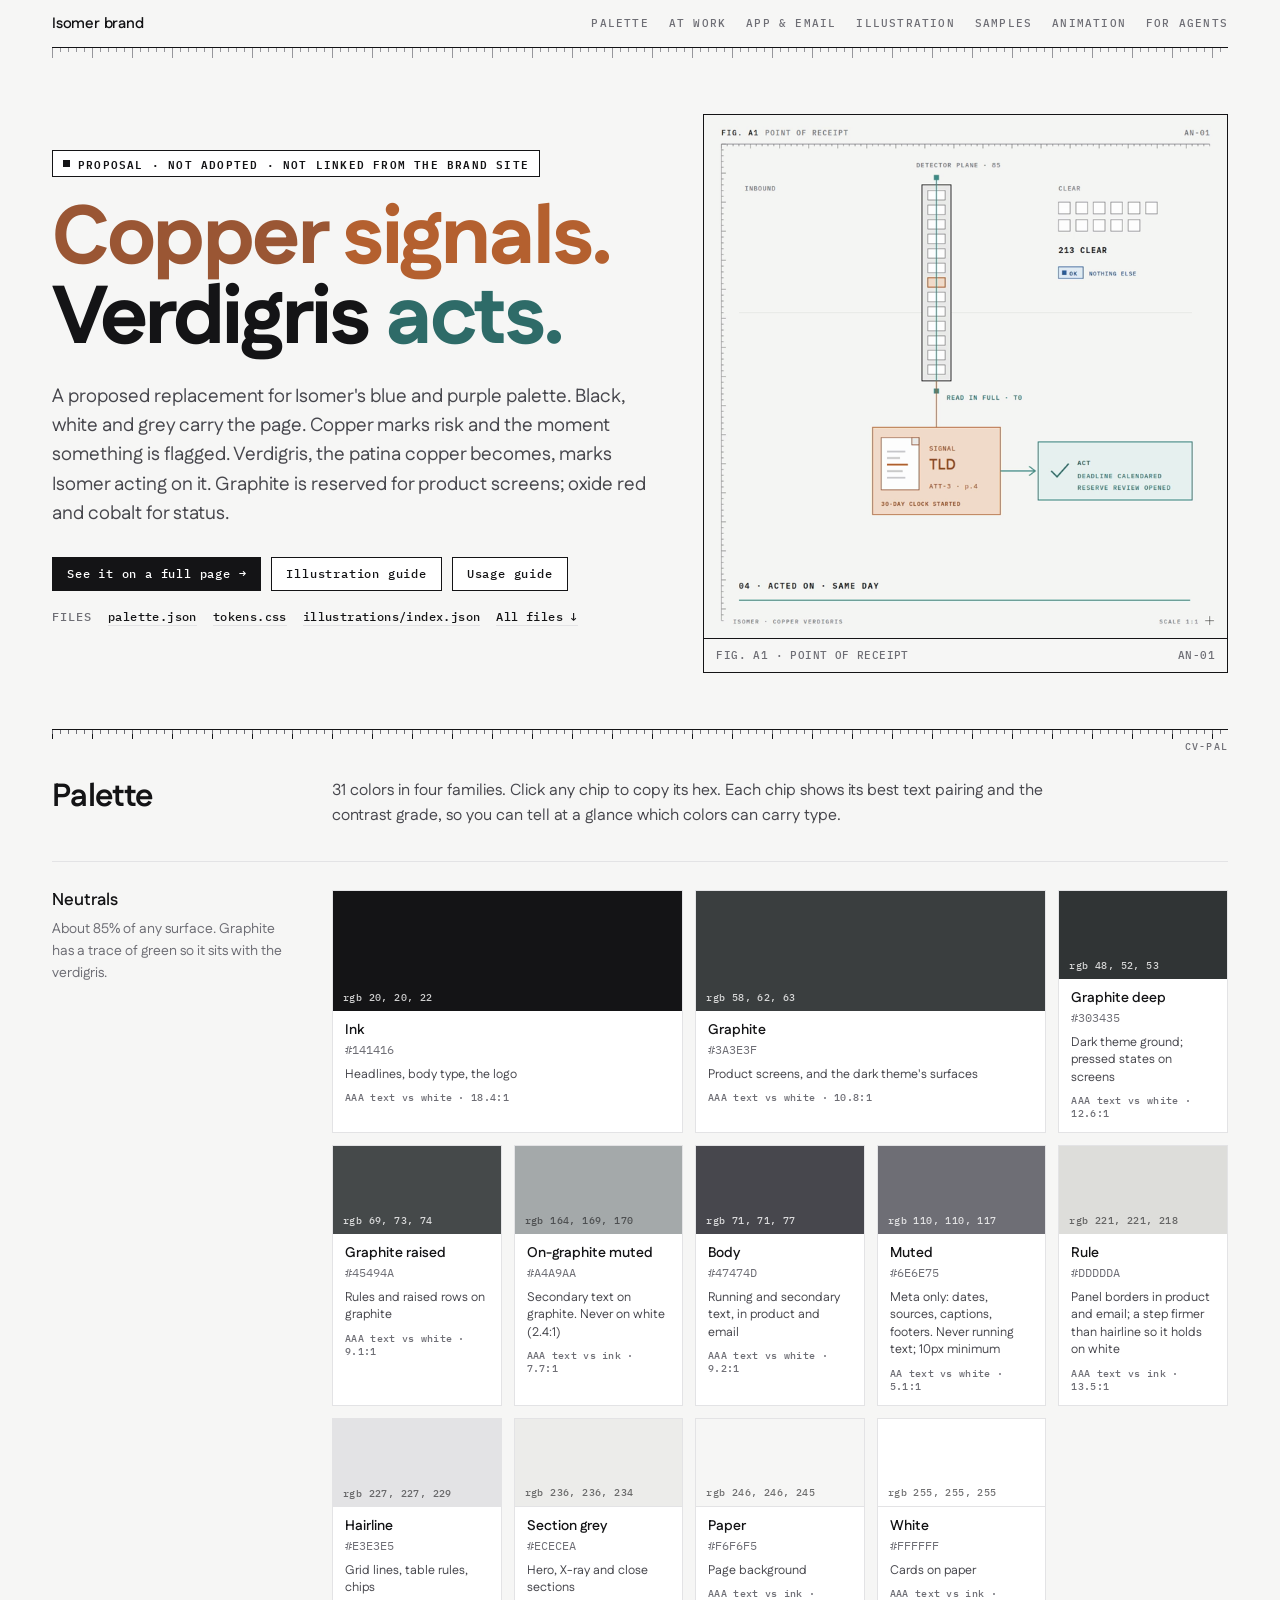
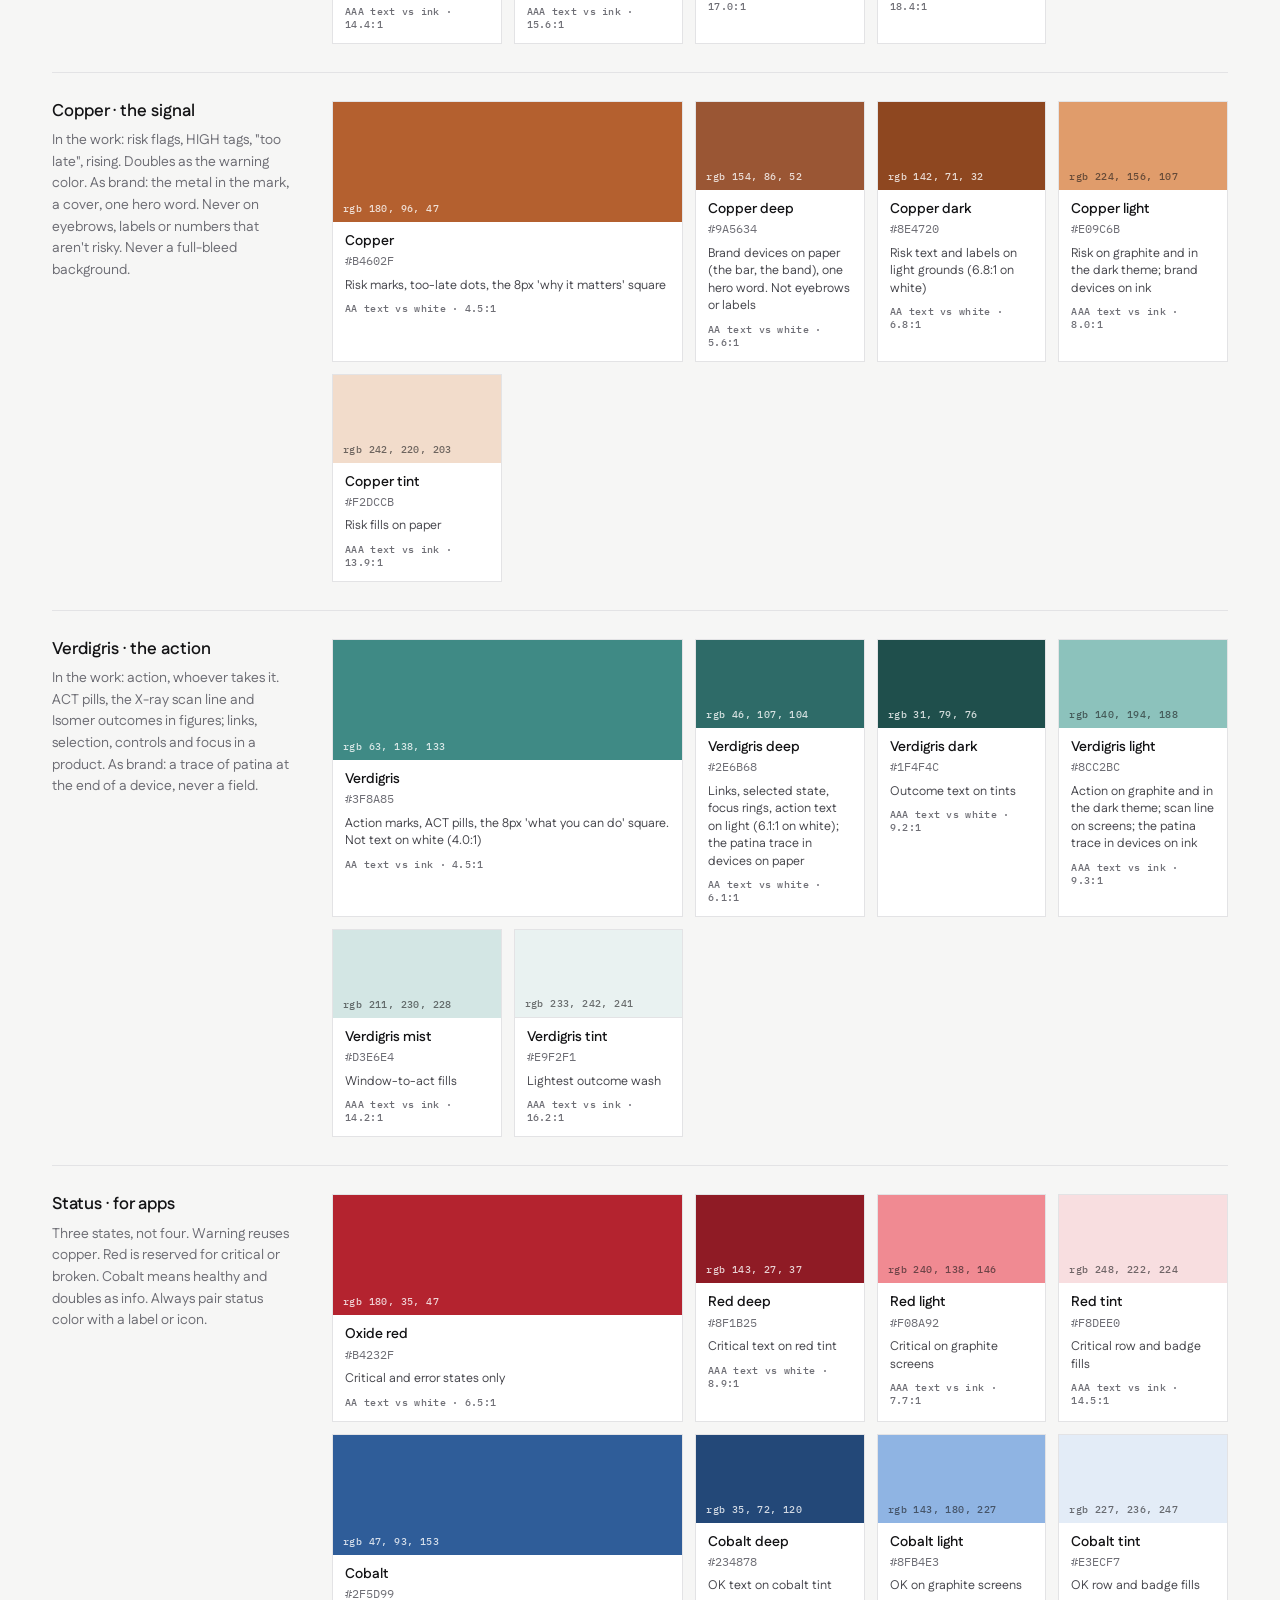
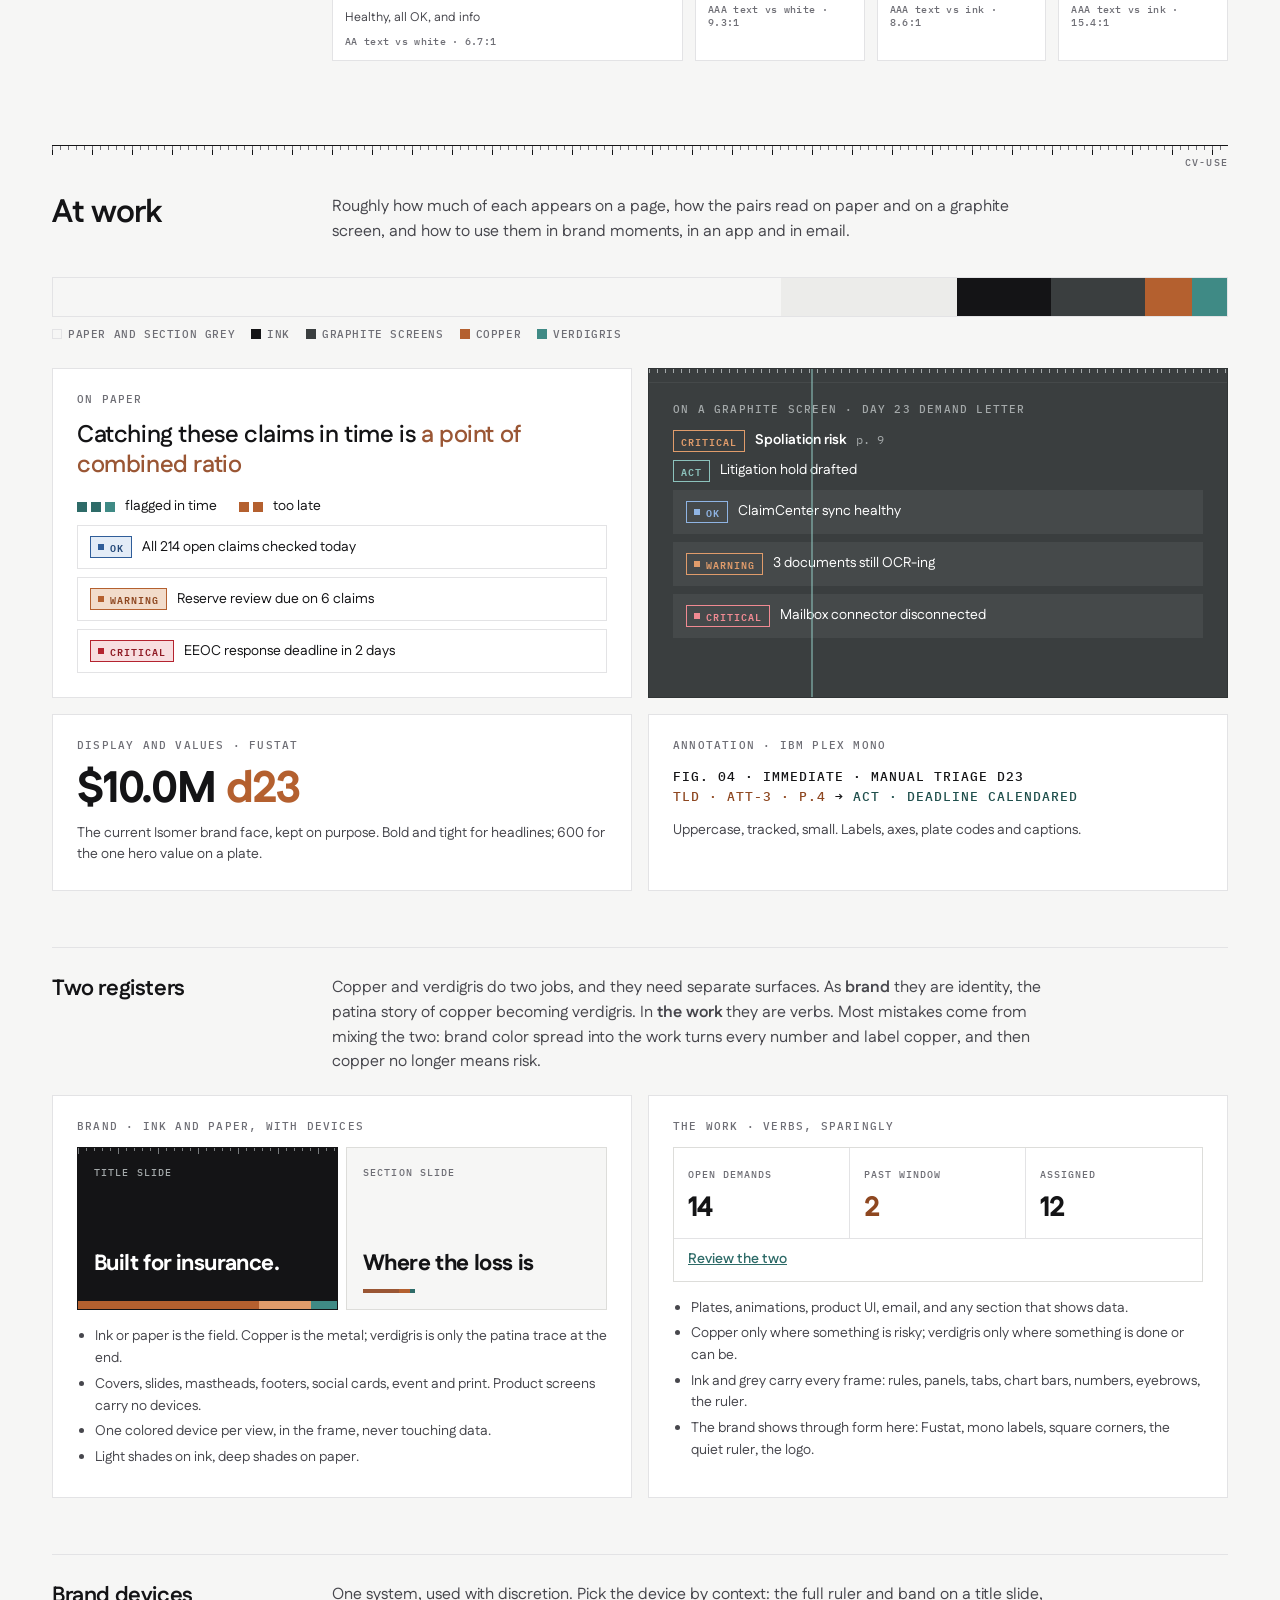
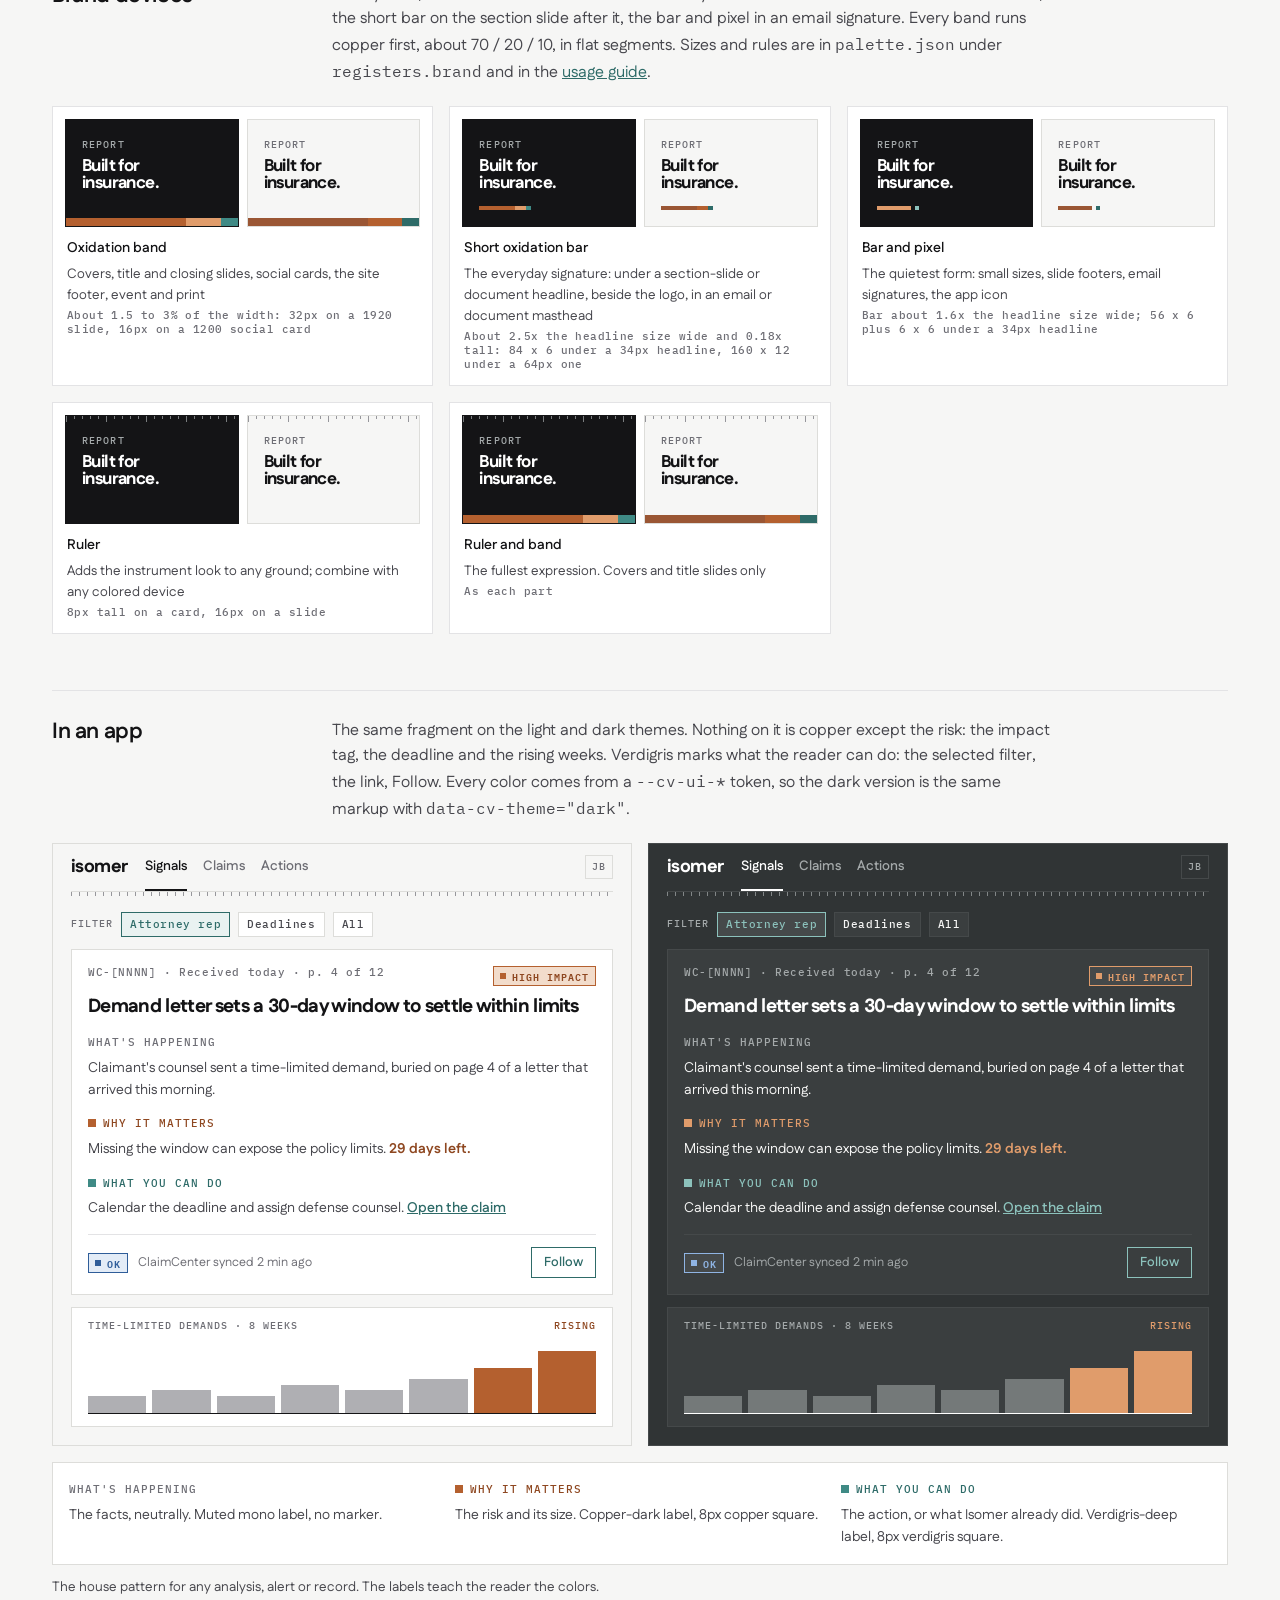
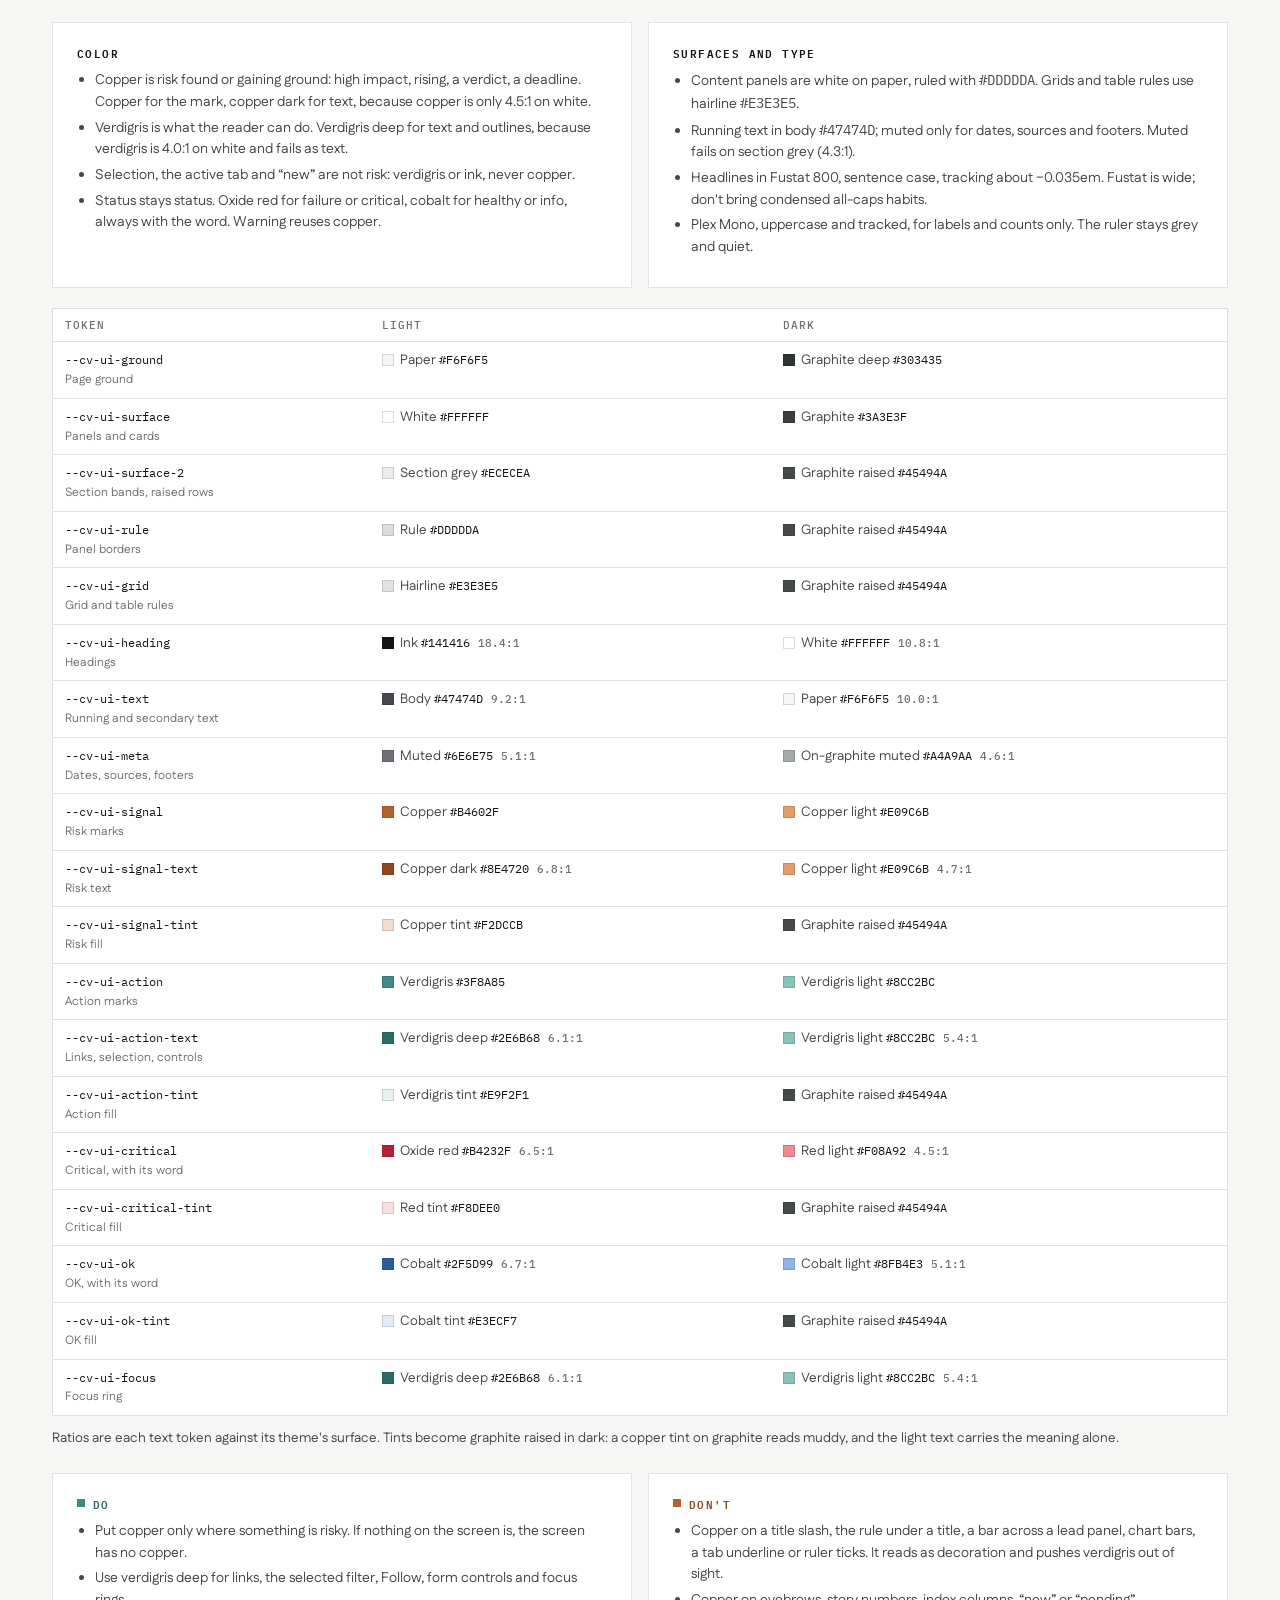
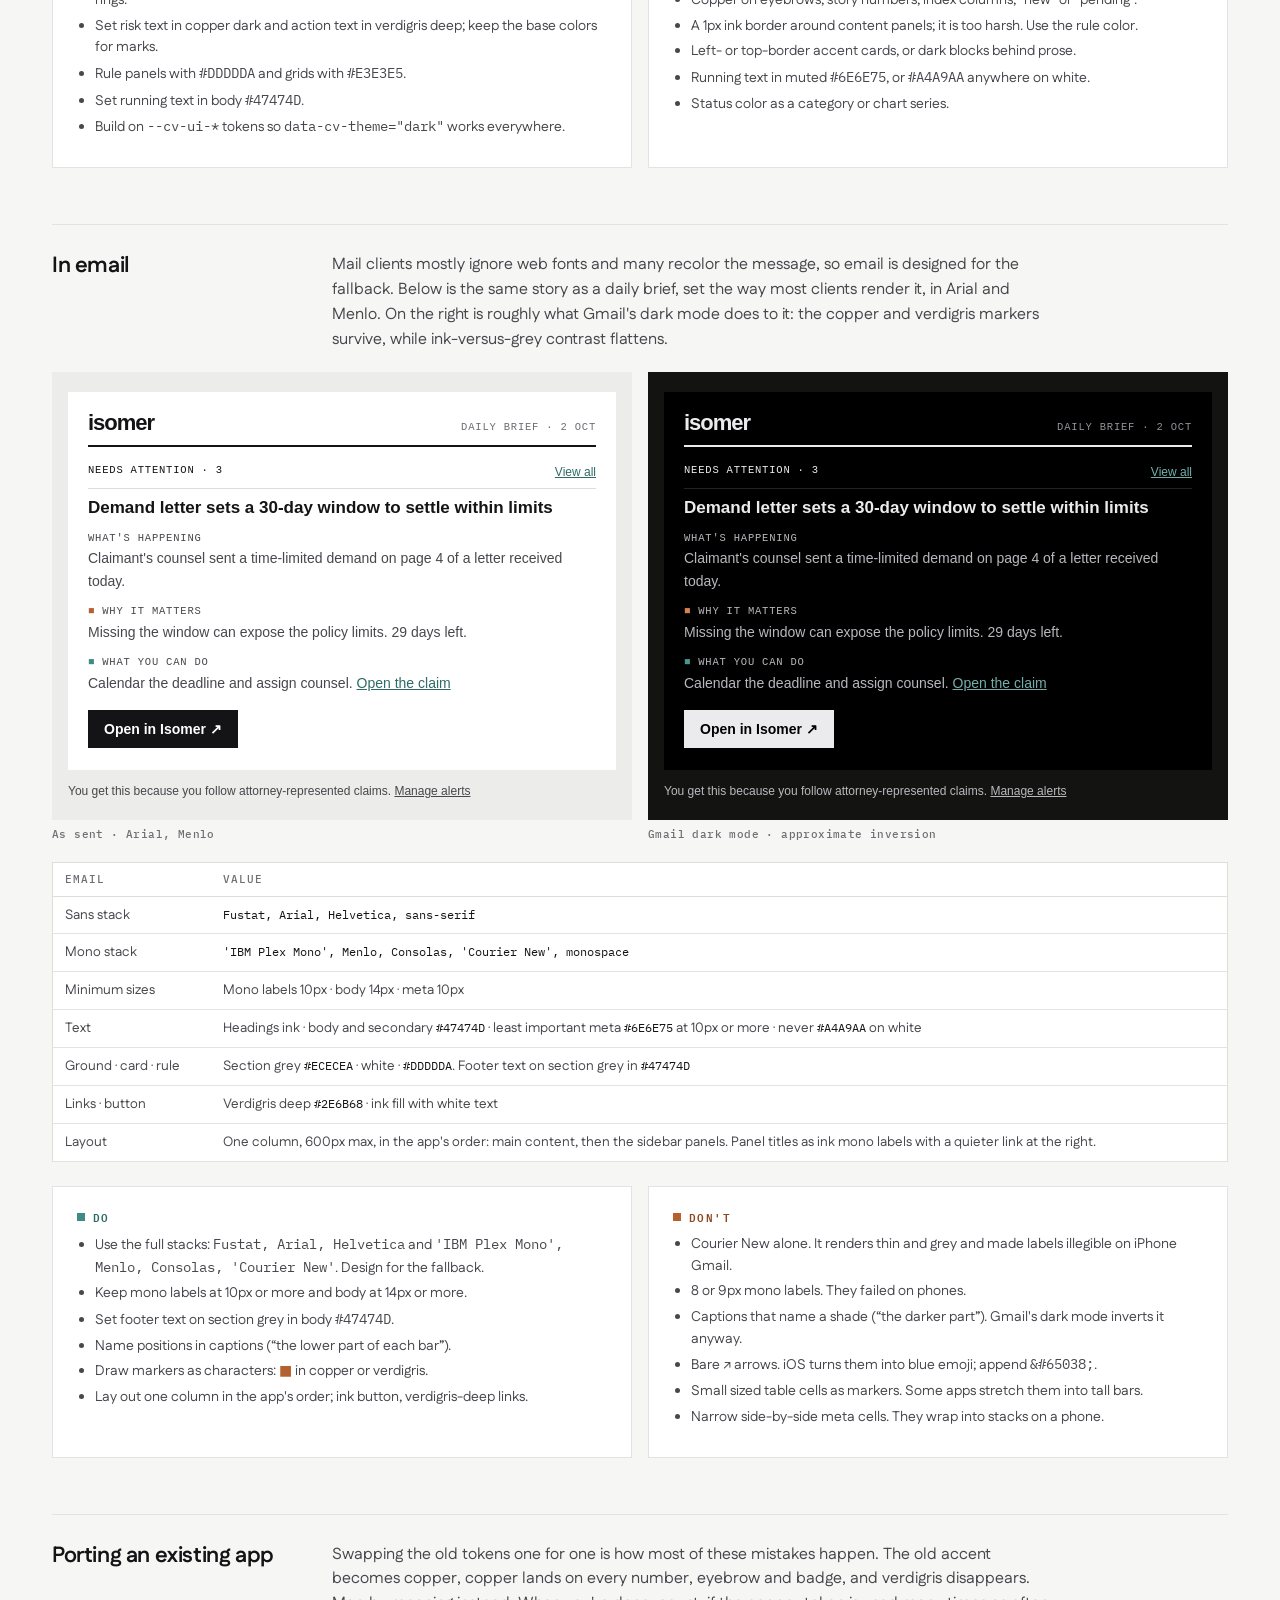
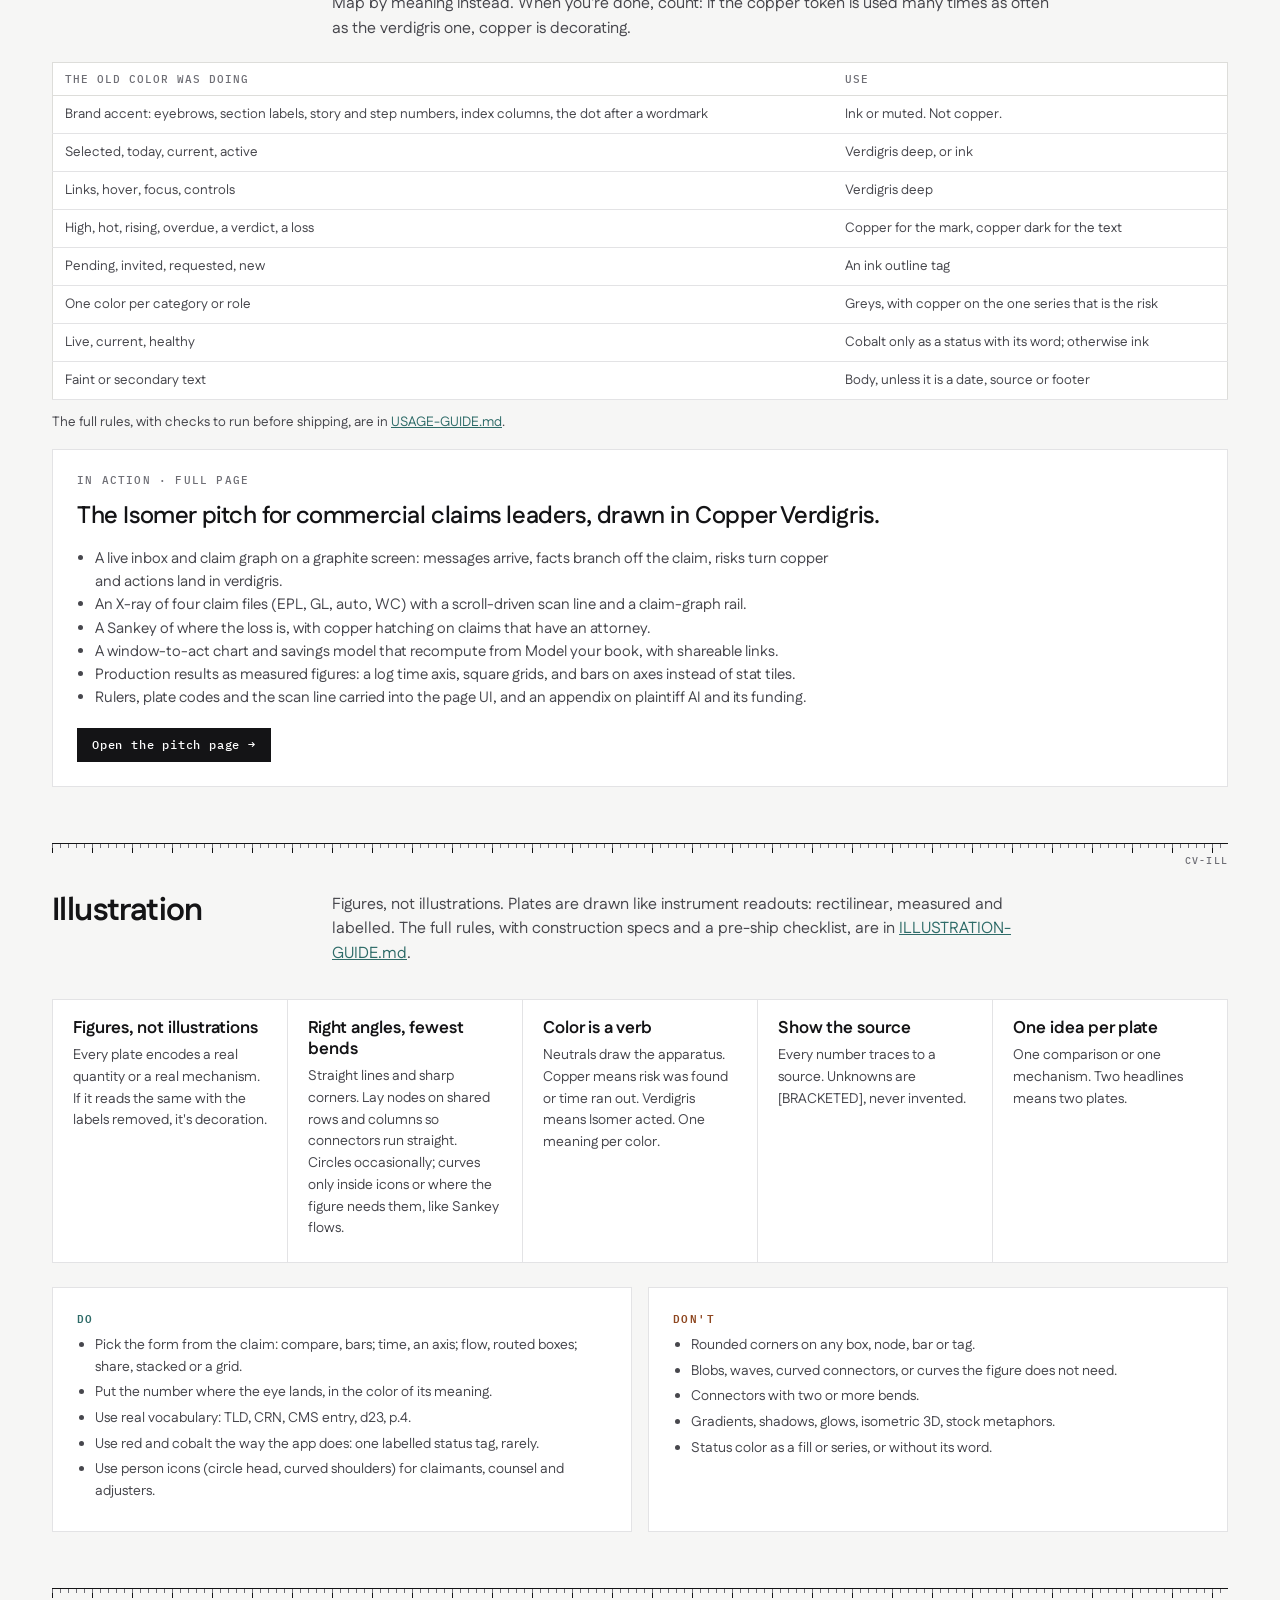
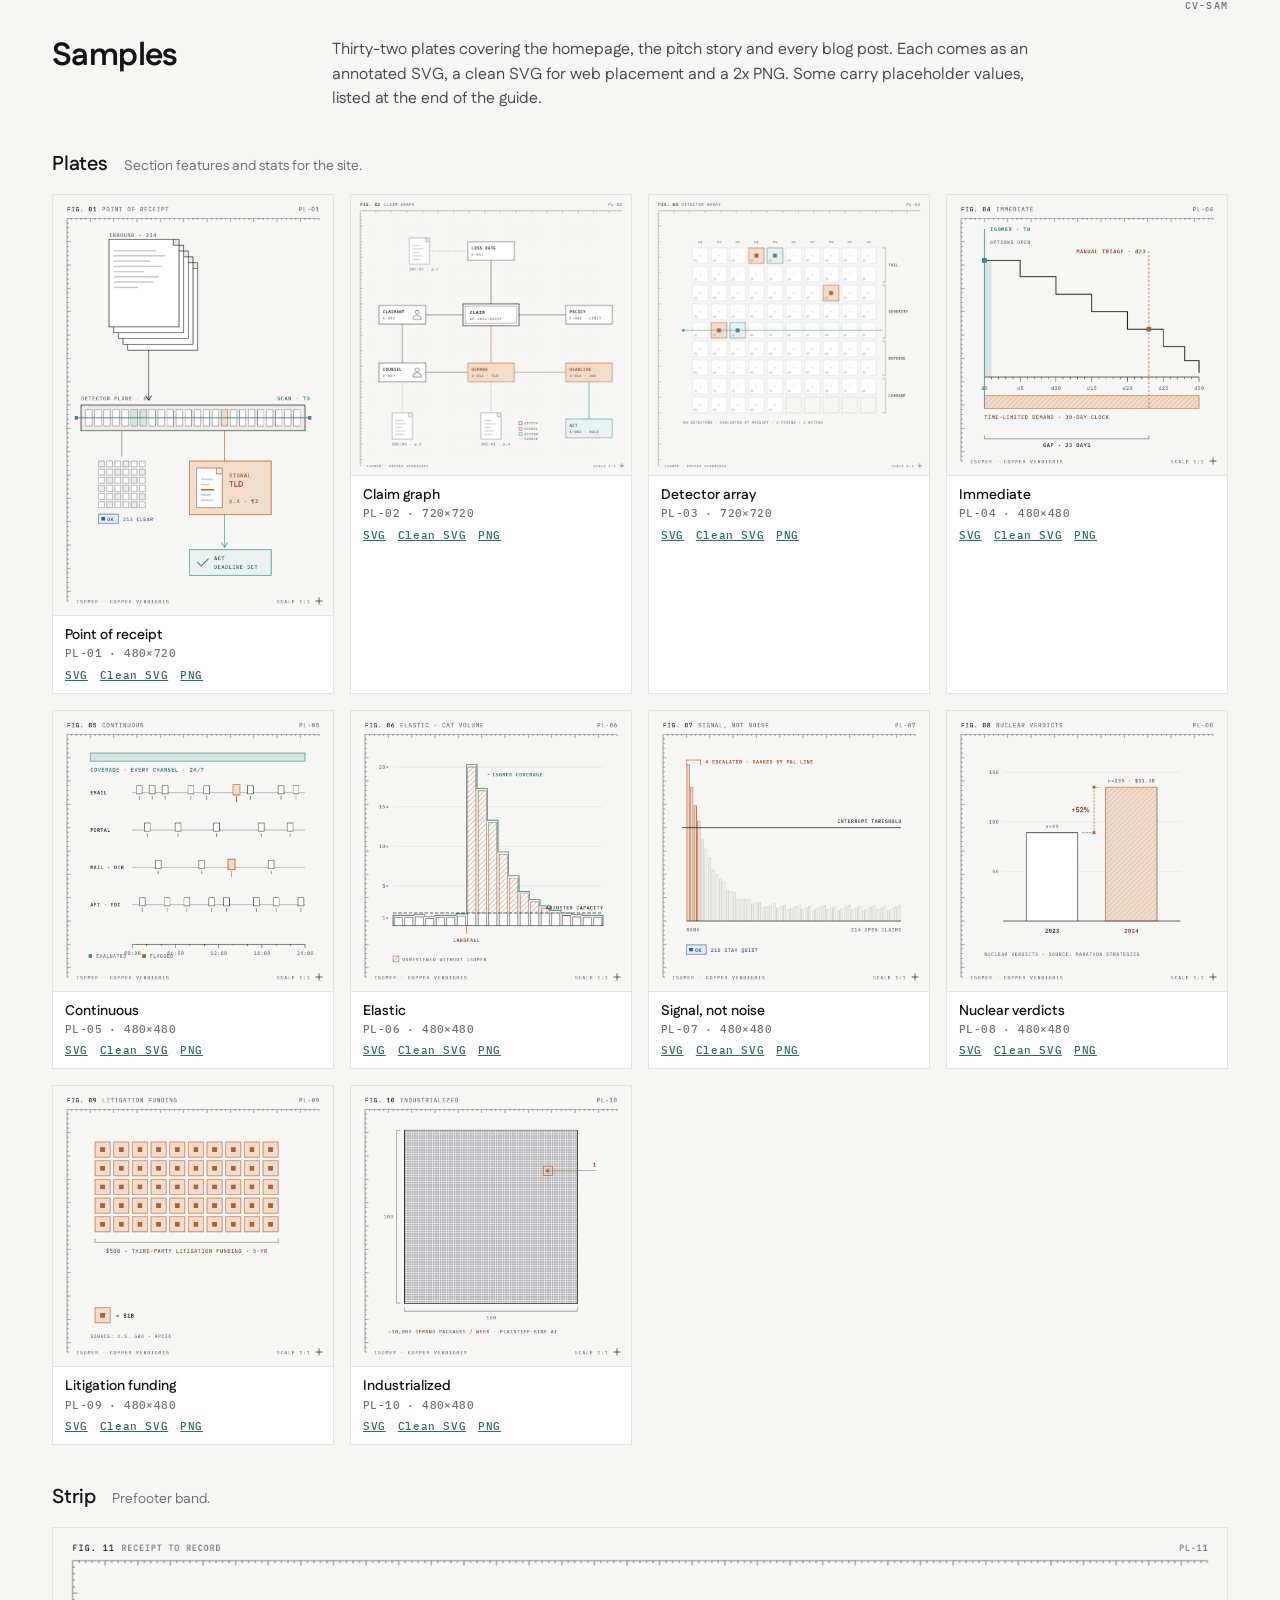
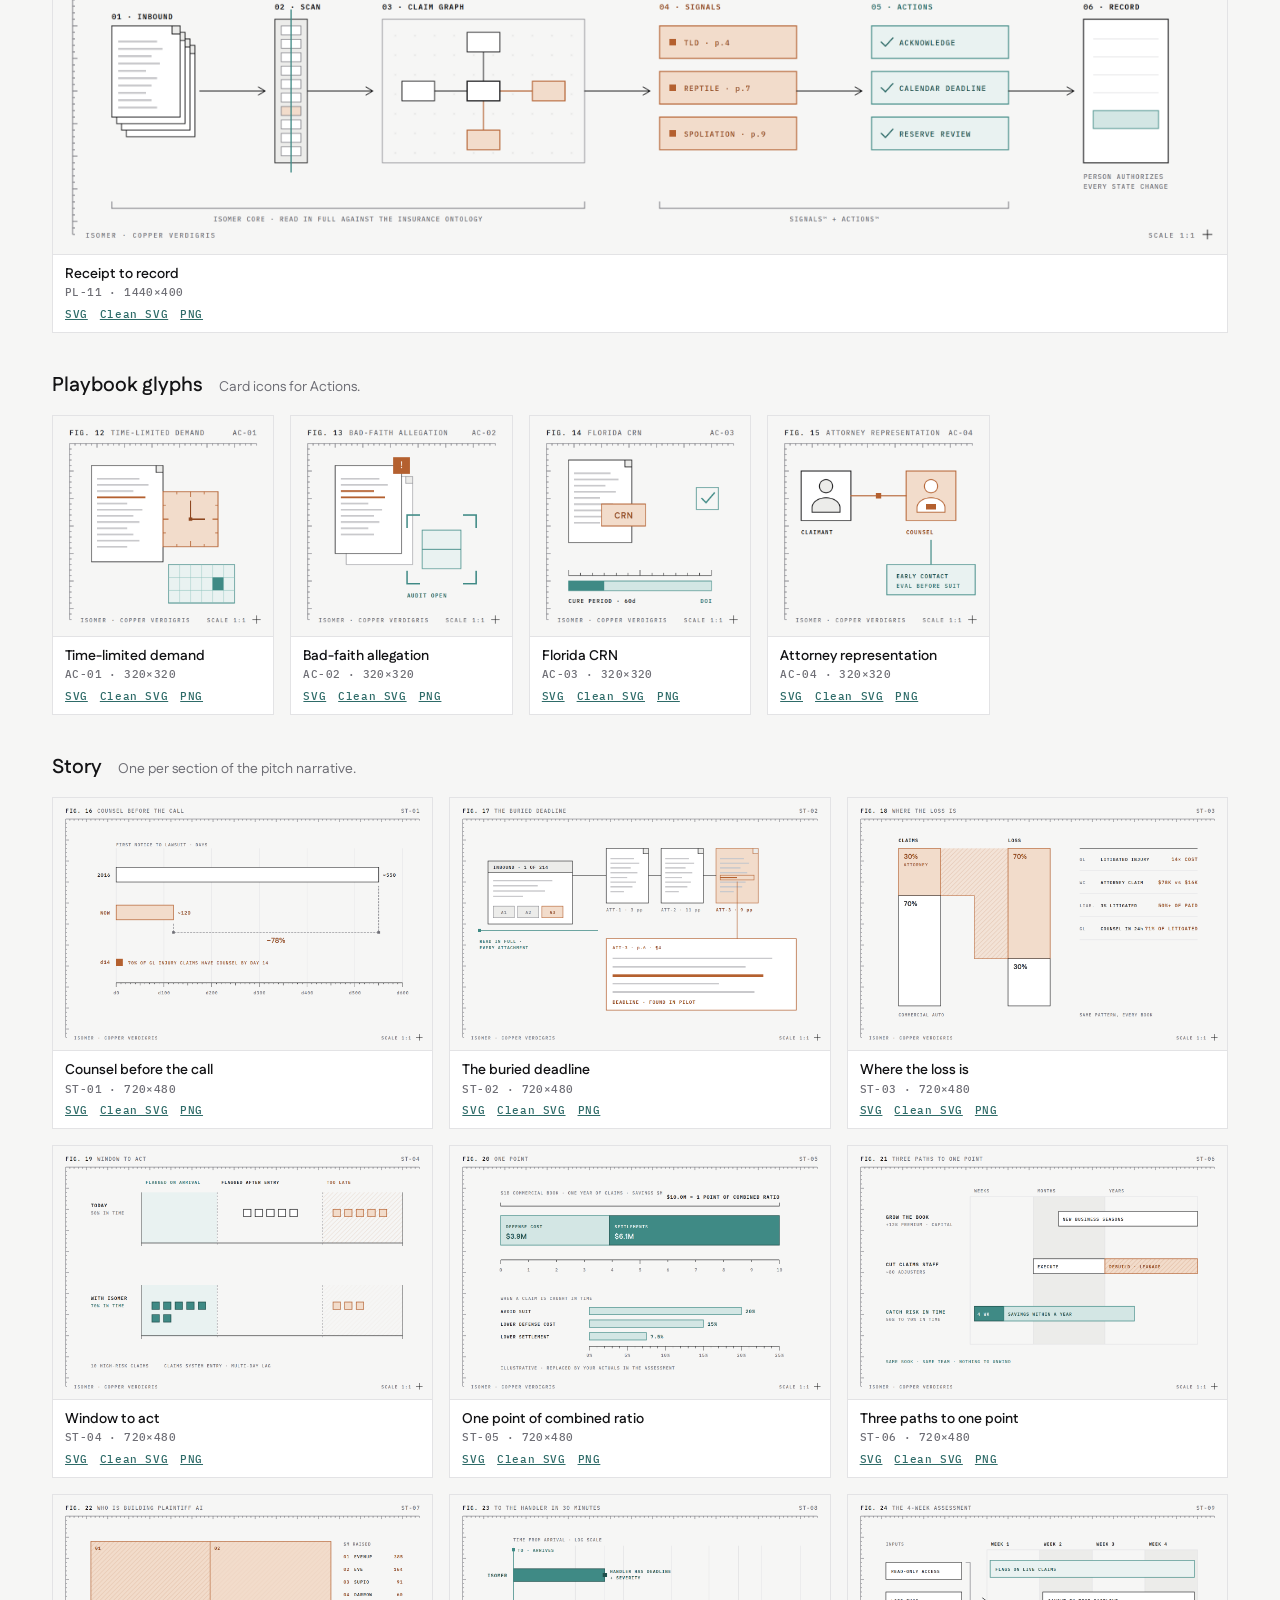
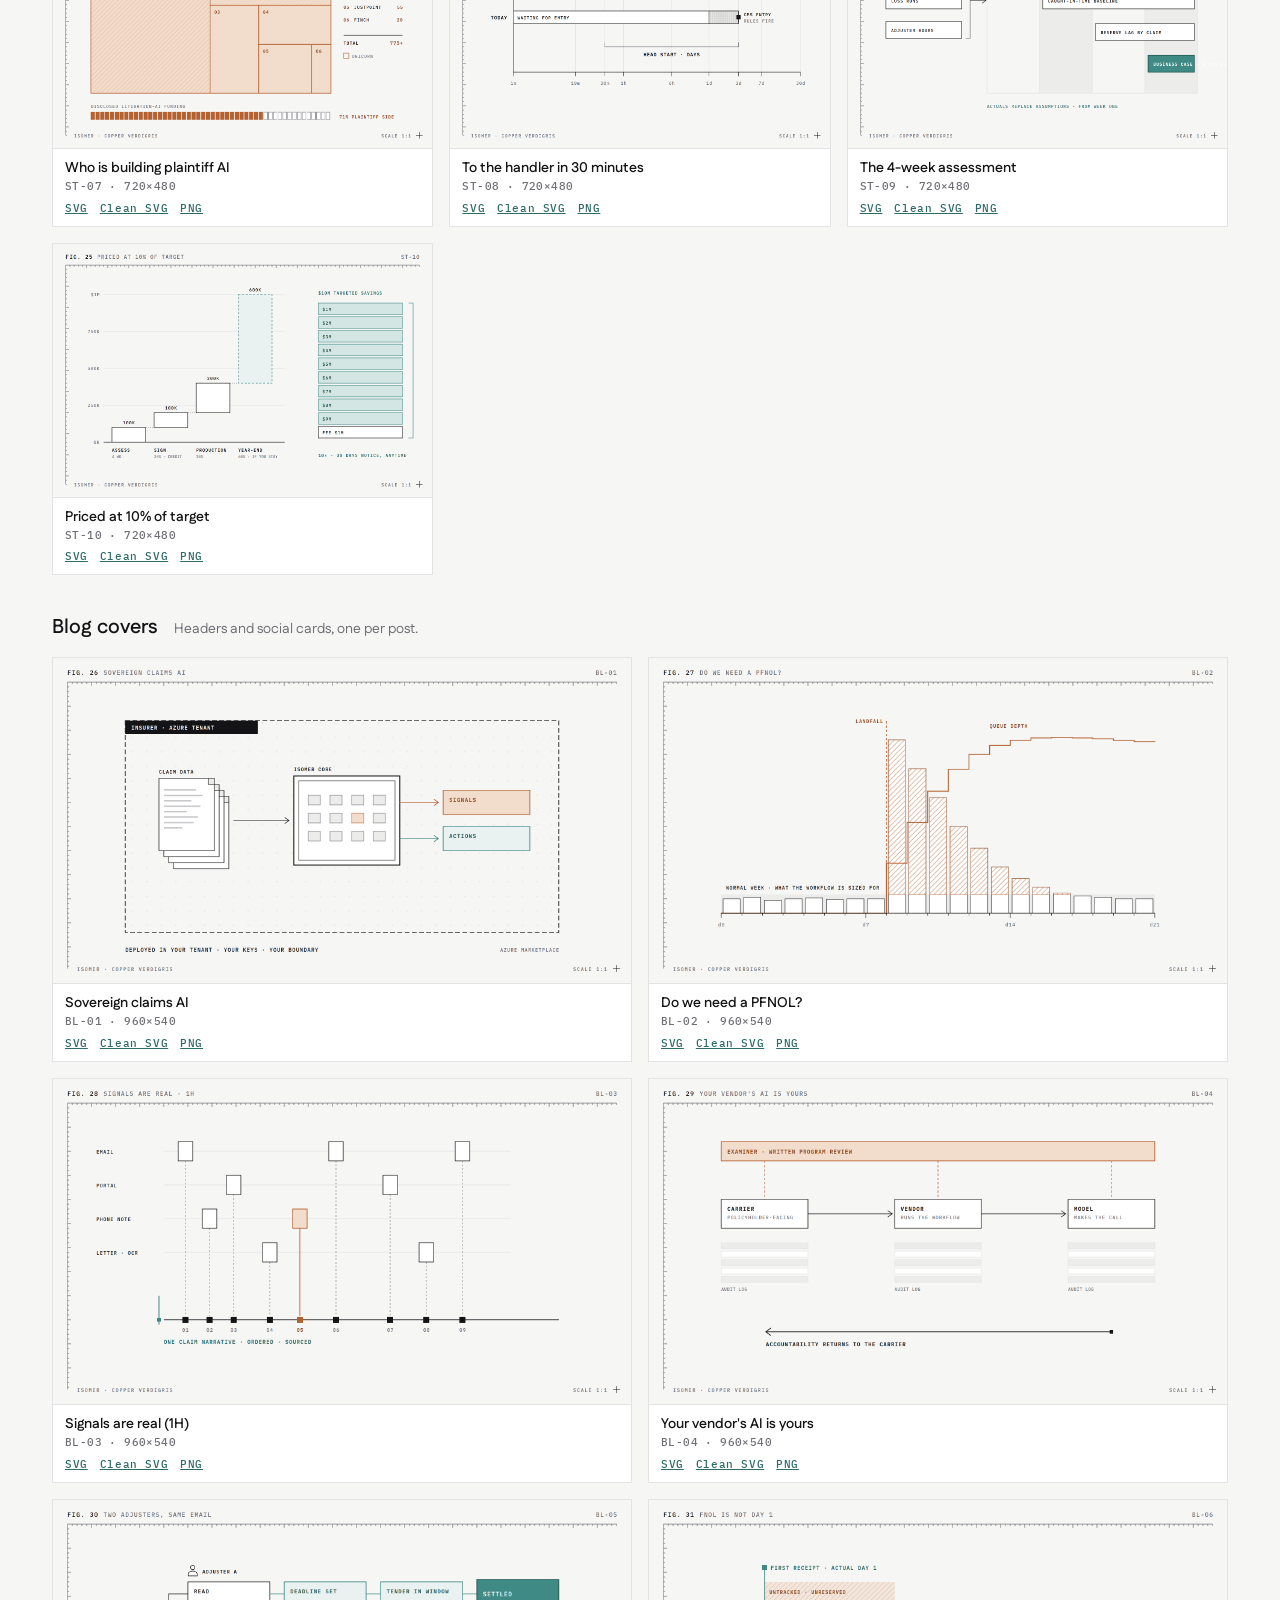
==== commit 831832aa: "Make ink and paper the brand grounds, with a system of devices Replace "verdigris as the field" with" ====
--- a/copper-verdigris/index.html
+++ b/copper-verdigris/index.html
@@ -108,10 +108,20 @@
 .sub h3{font:700 22px/1.2 var(--cv-font);letter-spacing:-.4px;margin:0}.sub p{margin:0;color:var(--cv-body);max-width:720px}
 .note{font-size:13.5px;color:var(--cv-body);margin:12px 0 0}
 ul.plain{margin:16px 0 0;padding-left:18px;font-size:14px;color:var(--cv-body)}ul.plain li{margin:4px 0}
-.brandtile{background:var(--cv-verdigris-dark);color:#fff;padding:22px;min-height:150px;display:flex;flex-direction:column;justify-content:space-between;position:relative}
-.bt-e{font:500 10.5px/1 var(--cv-mono);letter-spacing:1.2px;text-transform:uppercase;color:var(--cv-verdigris-light)}
-.bt-h{font:800 30px/1.05 var(--cv-font);letter-spacing:-1px;max-width:12ch}
-.bt-m{position:absolute;right:22px;bottom:22px;width:28px;height:28px;background:var(--cv-copper-light)}
+.bpair{display:grid;grid-template-columns:1fr 1fr;gap:8px}
+.bt{position:relative;aspect-ratio:16/10;padding:16px 16px 22px;display:flex;flex-direction:column;justify-content:space-between;overflow:hidden;border:1px solid var(--cv-rule)}
+.bt.dk{background:var(--cv-ink);border-color:var(--cv-ink);color:#fff;--m1:var(--cv-copper-light);--m2:var(--cv-verdigris-light);--band:var(--cv-band-on-ink);--tk:var(--cv-on-graphite-muted)}
+.bt.lt{background:var(--cv-paper);color:var(--cv-ink);--m1:var(--cv-copper-deep);--m2:var(--cv-verdigris-deep);--band:var(--cv-band-on-paper);--tk:var(--cv-muted)}
+.bt-e{font:500 9.5px/1 var(--cv-mono);letter-spacing:1.1px;text-transform:uppercase;color:var(--tk);position:relative;padding-top:4px}
+.bt-h{font:800 22px/1.02 var(--cv-font);letter-spacing:-.6px;max-width:14ch;position:relative;margin-bottom:12px}
+.bt.sm .bt-h{font-size:17px;max-width:11ch}
+.dv-band{position:absolute;left:0;right:0;bottom:0;height:8px;background:var(--band)}
+.dv-short{position:absolute;left:16px;bottom:16px;width:52px;height:4px;background:var(--band)}
+.dv-bar{position:absolute;left:16px;bottom:16px;width:34px;height:4px;background:var(--m1)}
+.dv-px{position:absolute;left:54px;bottom:16px;width:4px;height:4px;background:var(--m2)}
+.dv-ruler{position:absolute;left:0;right:0;top:0;height:6px;opacity:.7;background:repeating-linear-gradient(90deg,var(--tk) 0 1px,transparent 1px 8px) top left/100% 3px no-repeat,repeating-linear-gradient(90deg,var(--tk) 0 1px,transparent 1px 40px) top left/100% 6px no-repeat}
+.devs{display:grid;grid-template-columns:repeat(auto-fill,minmax(300px,1fr));gap:16px}
+.dev{padding:12px}.dev figcaption{padding:12px 2px 2px}
 .worktile{display:grid;grid-template-columns:repeat(3,minmax(0,1fr));border:1px solid var(--cv-rule);background:var(--cv-white)}
 .worktile>div{padding:14px;border-right:1px solid var(--cv-hairline)}.worktile>div:nth-child(3){border-right:0}
 .worktile b{display:block;font:800 28px/1.1 var(--cv-font);letter-spacing:-.8px;margin-top:6px}
@@ -205,6 +215,7 @@
  .wrap{padding:0 16px}
  .part-h,.fam,header.hero{grid-template-columns:1fr;gap:12px}
  .use-grid,.rules,.type,.story-key,.sub{grid-template-columns:1fr}
+ .devs{grid-template-columns:1fr}
  .sub{gap:8px}
  .chip.lead{grid-column:span 1}
  .files li{grid-template-columns:1fr;gap:4px}
@@ -236,7 +247,7 @@
 <div class="ruler" aria-hidden="true"><span>CV-PAL</span></div>
 <div class="part-h"><div><h2 id="h-pal">Palette</h2></div>
 <p>31 colors in four families. Click any chip to copy its hex. Each chip shows its best text pairing and the contrast grade, so you can tell at a glance which colors can carry type.</p></div>
-<section class="fam" id="neutrals"><div class="fam-h"><h3>Neutrals</h3><p>About 85% of any surface. Graphite has a trace of green so it sits with the verdigris.</p></div><div class="chips"><button type="button" class="chip lead" data-hex="#141416" aria-label="Ink #141416. Copy hex"><span class="sw" style="background:#141416;color:rgba(255,255,255,.8)"><span>rgb 20, 20, 22</span></span><span class="meta"><b>Ink</b><code>#141416</code><span class="use">Headlines, body type, the logo</span><span class="ct">AAA text vs white · 18.4:1</span></span></button><button type="button" class="chip lead" data-hex="#3A3E3F" aria-label="Graphite #3A3E3F. Copy hex"><span class="sw" style="background:#3A3E3F;color:rgba(255,255,255,.8)"><span>rgb 58, 62, 63</span></span><span class="meta"><b>Graphite</b><code>#3A3E3F</code><span class="use">Product screens, and the dark theme&#x27;s surfaces</span><span class="ct">AAA text vs white · 10.8:1</span></span></button><button type="button" class="chip" data-hex="#303435" aria-label="Graphite deep #303435. Copy hex"><span class="sw" style="background:#303435;color:rgba(255,255,255,.8)"><span>rgb 48, 52, 53</span></span><span class="meta"><b>Graphite deep</b><code>#303435</code><span class="use">Dark theme ground; pressed states on screens</span><span class="ct">AAA text vs white · 12.6:1</span></span></button><button type="button" class="chip" data-hex="#45494A" aria-label="Graphite raised #45494A. Copy hex"><span class="sw" style="background:#45494A;color:rgba(255,255,255,.8)"><span>rgb 69, 73, 74</span></span><span class="meta"><b>Graphite raised</b><code>#45494A</code><span class="use">Rules and raised rows on graphite</span><span class="ct">AAA text vs white · 9.1:1</span></span></button><button type="button" class="chip" data-hex="#A4A9AA" aria-label="On-graphite muted #A4A9AA. Copy hex"><span class="sw" style="background:#A4A9AA;color:rgba(20,20,22,.6)"><span>rgb 164, 169, 170</span></span><span class="meta"><b>On-graphite muted</b><code>#A4A9AA</code><span class="use">Secondary text on graphite. Never on white (2.4:1)</span><span class="ct">AAA text vs ink · 7.7:1</span></span></button><button type="button" class="chip" data-hex="#47474D" aria-label="Body #47474D. Copy hex"><span class="sw" style="background:#47474D;color:rgba(255,255,255,.8)"><span>rgb 71, 71, 77</span></span><span class="meta"><b>Body</b><code>#47474D</code><span class="use">Running and secondary text, in product and email</span><span class="ct">AAA text vs white · 9.2:1</span></span></button><button type="button" class="chip" data-hex="#6E6E75" aria-label="Muted #6E6E75. Copy hex"><span class="sw" style="background:#6E6E75;color:rgba(255,255,255,.8)"><span>rgb 110, 110, 117</span></span><span class="meta"><b>Muted</b><code>#6E6E75</code><span class="use">Meta only: dates, sources, captions, footers. Never running text; 10px minimum</span><span class="ct">AA text vs white · 5.1:1</span></span></button><button type="button" class="chip" data-hex="#DDDDDA" aria-label="Rule #DDDDDA. Copy hex"><span class="sw" style="background:#DDDDDA;color:rgba(20,20,22,.6)"><span>rgb 221, 221, 218</span></span><span class="meta"><b>Rule</b><code>#DDDDDA</code><span class="use">Panel borders in product and email; a step firmer than hairline so it holds on white</span><span class="ct">AAA text vs ink · 13.5:1</span></span></button><button type="button" class="chip" data-hex="#E3E3E5" aria-label="Hairline #E3E3E5. Copy hex"><span class="sw" style="background:#E3E3E5;color:rgba(20,20,22,.6)"><span>rgb 227, 227, 229</span></span><span class="meta"><b>Hairline</b><code>#E3E3E5</code><span class="use">Grid lines, table rules, chips</span><span class="ct">AAA text vs ink · 14.4:1</span></span></button><button type="button" class="chip" data-hex="#ECECEA" aria-label="Section grey #ECECEA. Copy hex"><span class="sw edge" style="background:#ECECEA;color:rgba(20,20,22,.6)"><span>rgb 236, 236, 234</span></span><span class="meta"><b>Section grey</b><code>#ECECEA</code><span class="use">Hero, X-ray and close sections</span><span class="ct">AAA text vs ink · 15.6:1</span></span></button><button type="button" class="chip" data-hex="#F6F6F5" aria-label="Paper #F6F6F5. Copy hex"><span class="sw edge" style="background:#F6F6F5;color:rgba(20,20,22,.6)"><span>rgb 246, 246, 245</span></span><span class="meta"><b>Paper</b><code>#F6F6F5</code><span class="use">Page background</span><span class="ct">AAA text vs ink · 17.0:1</span></span></button><button type="button" class="chip" data-hex="#FFFFFF" aria-label="White #FFFFFF. Copy hex"><span class="sw edge" style="background:#FFFFFF;color:rgba(20,20,22,.6)"><span>rgb 255, 255, 255</span></span><span class="meta"><b>White</b><code>#FFFFFF</code><span class="use">Cards on paper</span><span class="ct">AAA text vs ink · 18.4:1</span></span></button></div></section><section class="fam" id="copper"><div class="fam-h"><h3>Copper · the signal</h3><p>In the work: risk flags, HIGH tags, &quot;too late&quot;, rising. Doubles as the warning color. As brand: the metal in the mark, a cover, one hero word. Never on eyebrows, labels or numbers that aren&#x27;t risky. Never a full-bleed background.</p></div><div class="chips"><button type="button" class="chip lead" data-hex="#B4602F" aria-label="Copper #B4602F. Copy hex"><span class="sw" style="background:#B4602F;color:rgba(255,255,255,.8)"><span>rgb 180, 96, 47</span></span><span class="meta"><b>Copper</b><code>#B4602F</code><span class="use">Risk marks, too-late dots, the 8px &#x27;why it matters&#x27; square</span><span class="ct">AA text vs white · 4.5:1</span></span></button><button type="button" class="chip" data-hex="#9A5634" aria-label="Copper deep #9A5634. Copy hex"><span class="sw" style="background:#9A5634;color:rgba(255,255,255,.8)"><span>rgb 154, 86, 52</span></span><span class="meta"><b>Copper deep</b><code>#9A5634</code><span class="use">Brand moments on light grounds: the mark, a cover, one hero word. Not eyebrows or labels</span><span class="ct">AA text vs white · 5.6:1</span></span></button><button type="button" class="chip" data-hex="#8E4720" aria-label="Copper dark #8E4720. Copy hex"><span class="sw" style="background:#8E4720;color:rgba(255,255,255,.8)"><span>rgb 142, 71, 32</span></span><span class="meta"><b>Copper dark</b><code>#8E4720</code><span class="use">Risk text and labels on light grounds (6.8:1 on white)</span><span class="ct">AA text vs white · 6.8:1</span></span></button><button type="button" class="chip" data-hex="#E09C6B" aria-label="Copper light #E09C6B. Copy hex"><span class="sw" style="background:#E09C6B;color:rgba(20,20,22,.6)"><span>rgb 224, 156, 107</span></span><span class="meta"><b>Copper light</b><code>#E09C6B</code><span class="use">Risk on graphite and in the dark theme; the metal on dark brand fields</span><span class="ct">AAA text vs ink · 8.0:1</span></span></button><button type="button" class="chip" data-hex="#F2DCCB" aria-label="Copper tint #F2DCCB. Copy hex"><span class="sw" style="background:#F2DCCB;color:rgba(20,20,22,.6)"><span>rgb 242, 220, 203</span></span><span class="meta"><b>Copper tint</b><code>#F2DCCB</code><span class="use">Risk fills on paper</span><span class="ct">AAA text vs ink · 13.9:1</span></span></button></div></section><section class="fam" id="verdigris"><div class="fam-h"><h3>Verdigris · the action</h3><p>In the work: action, whoever takes it. ACT pills, the X-ray scan line and Isomer outcomes in figures; links, selection, controls and focus in a product. As brand: the patina field.</p></div><div class="chips"><button type="button" class="chip lead" data-hex="#3F8A85" aria-label="Verdigris #3F8A85. Copy hex"><span class="sw" style="background:#3F8A85;color:rgba(255,255,255,.8)"><span>rgb 63, 138, 133</span></span><span class="meta"><b>Verdigris</b><code>#3F8A85</code><span class="use">Action marks, ACT pills, the 8px &#x27;what you can do&#x27; square. Not text on white (4.0:1)</span><span class="ct">AA text vs ink · 4.5:1</span></span></button><button type="button" class="chip" data-hex="#2E6B68" aria-label="Verdigris deep #2E6B68. Copy hex"><span class="sw" style="background:#2E6B68;color:rgba(255,255,255,.8)"><span>rgb 46, 107, 104</span></span><span class="meta"><b>Verdigris deep</b><code>#2E6B68</code><span class="use">Links, selected state, focus rings, action text on light (6.1:1 on white)</span><span class="ct">AA text vs white · 6.1:1</span></span></button><button type="button" class="chip" data-hex="#1F4F4C" aria-label="Verdigris dark #1F4F4C. Copy hex"><span class="sw" style="background:#1F4F4C;color:rgba(255,255,255,.8)"><span>rgb 31, 79, 76</span></span><span class="meta"><b>Verdigris dark</b><code>#1F4F4C</code><span class="use">Outcome text on tints</span><span class="ct">AAA text vs white · 9.2:1</span></span></button><button type="button" class="chip" data-hex="#8CC2BC" aria-label="Verdigris light #8CC2BC. Copy hex"><span class="sw" style="background:#8CC2BC;color:rgba(20,20,22,.6)"><span>rgb 140, 194, 188</span></span><span class="meta"><b>Verdigris light</b><code>#8CC2BC</code><span class="use">Action on graphite and in the dark theme; scan line on screens</span><span class="ct">AAA text vs ink · 9.3:1</span></span></button><button type="button" class="chip" data-hex="#D3E6E4" aria-label="Verdigris mist #D3E6E4. Copy hex"><span class="sw" style="background:#D3E6E4;color:rgba(20,20,22,.6)"><span>rgb 211, 230, 228</span></span><span class="meta"><b>Verdigris mist</b><code>#D3E6E4</code><span class="use">Window-to-act fills</span><span class="ct">AAA text vs ink · 14.2:1</span></span></button><button type="button" class="chip" data-hex="#E9F2F1" aria-label="Verdigris tint #E9F2F1. Copy hex"><span class="sw edge" style="background:#E9F2F1;color:rgba(20,20,22,.6)"><span>rgb 233, 242, 241</span></span><span class="meta"><b>Verdigris tint</b><code>#E9F2F1</code><span class="use">Lightest outcome wash</span><span class="ct">AAA text vs ink · 16.2:1</span></span></button></div></section><section class="fam" id="status"><div class="fam-h"><h3>Status · for apps</h3><p>Three states, not four. Warning reuses copper. Red is reserved for critical or broken. Cobalt means healthy and doubles as info. Always pair status color with a label or icon.</p></div><div class="chips"><button type="button" class="chip lead" data-hex="#B4232F" aria-label="Oxide red #B4232F. Copy hex"><span class="sw" style="background:#B4232F;color:rgba(255,255,255,.8)"><span>rgb 180, 35, 47</span></span><span class="meta"><b>Oxide red</b><code>#B4232F</code><span class="use">Critical and error states only</span><span class="ct">AA text vs white · 6.5:1</span></span></button><button type="button" class="chip" data-hex="#8F1B25" aria-label="Red deep #8F1B25. Copy hex"><span class="sw" style="background:#8F1B25;color:rgba(255,255,255,.8)"><span>rgb 143, 27, 37</span></span><span class="meta"><b>Red deep</b><code>#8F1B25</code><span class="use">Critical text on red tint</span><span class="ct">AAA text vs white · 8.9:1</span></span></button><button type="button" class="chip" data-hex="#F08A92" aria-label="Red light #F08A92. Copy hex"><span class="sw" style="background:#F08A92;color:rgba(20,20,22,.6)"><span>rgb 240, 138, 146</span></span><span class="meta"><b>Red light</b><code>#F08A92</code><span class="use">Critical on graphite screens</span><span class="ct">AAA text vs ink · 7.7:1</span></span></button><button type="button" class="chip" data-hex="#F8DEE0" aria-label="Red tint #F8DEE0. Copy hex"><span class="sw" style="background:#F8DEE0;color:rgba(20,20,22,.6)"><span>rgb 248, 222, 224</span></span><span class="meta"><b>Red tint</b><code>#F8DEE0</code><span class="use">Critical row and badge fills</span><span class="ct">AAA text vs ink · 14.5:1</span></span></button><button type="button" class="chip lead" data-hex="#2F5D99" aria-label="Cobalt #2F5D99. Copy hex"><span class="sw" style="background:#2F5D99;color:rgba(255,255,255,.8)"><span>rgb 47, 93, 153</span></span><span class="meta"><b>Cobalt</b><code>#2F5D99</code><span class="use">Healthy, all OK, and info</span><span class="ct">AA text vs white · 6.7:1</span></span></button><button type="button" class="chip" data-hex="#234878" aria-label="Cobalt deep #234878. Copy hex"><span class="sw" style="background:#234878;color:rgba(255,255,255,.8)"><span>rgb 35, 72, 120</span></span><span class="meta"><b>Cobalt deep</b><code>#234878</code><span class="use">OK text on cobalt tint</span><span class="ct">AAA text vs white · 9.3:1</span></span></button><button type="button" class="chip" data-hex="#8FB4E3" aria-label="Cobalt light #8FB4E3. Copy hex"><span class="sw" style="background:#8FB4E3;color:rgba(20,20,22,.6)"><span>rgb 143, 180, 227</span></span><span class="meta"><b>Cobalt light</b><code>#8FB4E3</code><span class="use">OK on graphite screens</span><span class="ct">AAA text vs ink · 8.6:1</span></span></button><button type="button" class="chip" data-hex="#E3ECF7" aria-label="Cobalt tint #E3ECF7. Copy hex"><span class="sw" style="background:#E3ECF7;color:rgba(20,20,22,.6)"><span>rgb 227, 236, 247</span></span><span class="meta"><b>Cobalt tint</b><code>#E3ECF7</code><span class="use">OK row and badge fills</span><span class="ct">AAA text vs ink · 15.4:1</span></span></button></div></section>
+<section class="fam" id="neutrals"><div class="fam-h"><h3>Neutrals</h3><p>About 85% of any surface. Graphite has a trace of green so it sits with the verdigris.</p></div><div class="chips"><button type="button" class="chip lead" data-hex="#141416" aria-label="Ink #141416. Copy hex"><span class="sw" style="background:#141416;color:rgba(255,255,255,.8)"><span>rgb 20, 20, 22</span></span><span class="meta"><b>Ink</b><code>#141416</code><span class="use">Headlines, body type, the logo</span><span class="ct">AAA text vs white · 18.4:1</span></span></button><button type="button" class="chip lead" data-hex="#3A3E3F" aria-label="Graphite #3A3E3F. Copy hex"><span class="sw" style="background:#3A3E3F;color:rgba(255,255,255,.8)"><span>rgb 58, 62, 63</span></span><span class="meta"><b>Graphite</b><code>#3A3E3F</code><span class="use">Product screens, and the dark theme&#x27;s surfaces</span><span class="ct">AAA text vs white · 10.8:1</span></span></button><button type="button" class="chip" data-hex="#303435" aria-label="Graphite deep #303435. Copy hex"><span class="sw" style="background:#303435;color:rgba(255,255,255,.8)"><span>rgb 48, 52, 53</span></span><span class="meta"><b>Graphite deep</b><code>#303435</code><span class="use">Dark theme ground; pressed states on screens</span><span class="ct">AAA text vs white · 12.6:1</span></span></button><button type="button" class="chip" data-hex="#45494A" aria-label="Graphite raised #45494A. Copy hex"><span class="sw" style="background:#45494A;color:rgba(255,255,255,.8)"><span>rgb 69, 73, 74</span></span><span class="meta"><b>Graphite raised</b><code>#45494A</code><span class="use">Rules and raised rows on graphite</span><span class="ct">AAA text vs white · 9.1:1</span></span></button><button type="button" class="chip" data-hex="#A4A9AA" aria-label="On-graphite muted #A4A9AA. Copy hex"><span class="sw" style="background:#A4A9AA;color:rgba(20,20,22,.6)"><span>rgb 164, 169, 170</span></span><span class="meta"><b>On-graphite muted</b><code>#A4A9AA</code><span class="use">Secondary text on graphite. Never on white (2.4:1)</span><span class="ct">AAA text vs ink · 7.7:1</span></span></button><button type="button" class="chip" data-hex="#47474D" aria-label="Body #47474D. Copy hex"><span class="sw" style="background:#47474D;color:rgba(255,255,255,.8)"><span>rgb 71, 71, 77</span></span><span class="meta"><b>Body</b><code>#47474D</code><span class="use">Running and secondary text, in product and email</span><span class="ct">AAA text vs white · 9.2:1</span></span></button><button type="button" class="chip" data-hex="#6E6E75" aria-label="Muted #6E6E75. Copy hex"><span class="sw" style="background:#6E6E75;color:rgba(255,255,255,.8)"><span>rgb 110, 110, 117</span></span><span class="meta"><b>Muted</b><code>#6E6E75</code><span class="use">Meta only: dates, sources, captions, footers. Never running text; 10px minimum</span><span class="ct">AA text vs white · 5.1:1</span></span></button><button type="button" class="chip" data-hex="#DDDDDA" aria-label="Rule #DDDDDA. Copy hex"><span class="sw" style="background:#DDDDDA;color:rgba(20,20,22,.6)"><span>rgb 221, 221, 218</span></span><span class="meta"><b>Rule</b><code>#DDDDDA</code><span class="use">Panel borders in product and email; a step firmer than hairline so it holds on white</span><span class="ct">AAA text vs ink · 13.5:1</span></span></button><button type="button" class="chip" data-hex="#E3E3E5" aria-label="Hairline #E3E3E5. Copy hex"><span class="sw" style="background:#E3E3E5;color:rgba(20,20,22,.6)"><span>rgb 227, 227, 229</span></span><span class="meta"><b>Hairline</b><code>#E3E3E5</code><span class="use">Grid lines, table rules, chips</span><span class="ct">AAA text vs ink · 14.4:1</span></span></button><button type="button" class="chip" data-hex="#ECECEA" aria-label="Section grey #ECECEA. Copy hex"><span class="sw edge" style="background:#ECECEA;color:rgba(20,20,22,.6)"><span>rgb 236, 236, 234</span></span><span class="meta"><b>Section grey</b><code>#ECECEA</code><span class="use">Hero, X-ray and close sections</span><span class="ct">AAA text vs ink · 15.6:1</span></span></button><button type="button" class="chip" data-hex="#F6F6F5" aria-label="Paper #F6F6F5. Copy hex"><span class="sw edge" style="background:#F6F6F5;color:rgba(20,20,22,.6)"><span>rgb 246, 246, 245</span></span><span class="meta"><b>Paper</b><code>#F6F6F5</code><span class="use">Page background</span><span class="ct">AAA text vs ink · 17.0:1</span></span></button><button type="button" class="chip" data-hex="#FFFFFF" aria-label="White #FFFFFF. Copy hex"><span class="sw edge" style="background:#FFFFFF;color:rgba(20,20,22,.6)"><span>rgb 255, 255, 255</span></span><span class="meta"><b>White</b><code>#FFFFFF</code><span class="use">Cards on paper</span><span class="ct">AAA text vs ink · 18.4:1</span></span></button></div></section><section class="fam" id="copper"><div class="fam-h"><h3>Copper · the signal</h3><p>In the work: risk flags, HIGH tags, &quot;too late&quot;, rising. Doubles as the warning color. As brand: the metal in the mark, a cover, one hero word. Never on eyebrows, labels or numbers that aren&#x27;t risky. Never a full-bleed background.</p></div><div class="chips"><button type="button" class="chip lead" data-hex="#B4602F" aria-label="Copper #B4602F. Copy hex"><span class="sw" style="background:#B4602F;color:rgba(255,255,255,.8)"><span>rgb 180, 96, 47</span></span><span class="meta"><b>Copper</b><code>#B4602F</code><span class="use">Risk marks, too-late dots, the 8px &#x27;why it matters&#x27; square</span><span class="ct">AA text vs white · 4.5:1</span></span></button><button type="button" class="chip" data-hex="#9A5634" aria-label="Copper deep #9A5634. Copy hex"><span class="sw" style="background:#9A5634;color:rgba(255,255,255,.8)"><span>rgb 154, 86, 52</span></span><span class="meta"><b>Copper deep</b><code>#9A5634</code><span class="use">Brand devices on paper (the bar, the band), one hero word. Not eyebrows or labels</span><span class="ct">AA text vs white · 5.6:1</span></span></button><button type="button" class="chip" data-hex="#8E4720" aria-label="Copper dark #8E4720. Copy hex"><span class="sw" style="background:#8E4720;color:rgba(255,255,255,.8)"><span>rgb 142, 71, 32</span></span><span class="meta"><b>Copper dark</b><code>#8E4720</code><span class="use">Risk text and labels on light grounds (6.8:1 on white)</span><span class="ct">AA text vs white · 6.8:1</span></span></button><button type="button" class="chip" data-hex="#E09C6B" aria-label="Copper light #E09C6B. Copy hex"><span class="sw" style="background:#E09C6B;color:rgba(20,20,22,.6)"><span>rgb 224, 156, 107</span></span><span class="meta"><b>Copper light</b><code>#E09C6B</code><span class="use">Risk on graphite and in the dark theme; brand devices on ink</span><span class="ct">AAA text vs ink · 8.0:1</span></span></button><button type="button" class="chip" data-hex="#F2DCCB" aria-label="Copper tint #F2DCCB. Copy hex"><span class="sw" style="background:#F2DCCB;color:rgba(20,20,22,.6)"><span>rgb 242, 220, 203</span></span><span class="meta"><b>Copper tint</b><code>#F2DCCB</code><span class="use">Risk fills on paper</span><span class="ct">AAA text vs ink · 13.9:1</span></span></button></div></section><section class="fam" id="verdigris"><div class="fam-h"><h3>Verdigris · the action</h3><p>In the work: action, whoever takes it. ACT pills, the X-ray scan line and Isomer outcomes in figures; links, selection, controls and focus in a product. As brand: a trace of patina at the end of a device, never a field.</p></div><div class="chips"><button type="button" class="chip lead" data-hex="#3F8A85" aria-label="Verdigris #3F8A85. Copy hex"><span class="sw" style="background:#3F8A85;color:rgba(255,255,255,.8)"><span>rgb 63, 138, 133</span></span><span class="meta"><b>Verdigris</b><code>#3F8A85</code><span class="use">Action marks, ACT pills, the 8px &#x27;what you can do&#x27; square. Not text on white (4.0:1)</span><span class="ct">AA text vs ink · 4.5:1</span></span></button><button type="button" class="chip" data-hex="#2E6B68" aria-label="Verdigris deep #2E6B68. Copy hex"><span class="sw" style="background:#2E6B68;color:rgba(255,255,255,.8)"><span>rgb 46, 107, 104</span></span><span class="meta"><b>Verdigris deep</b><code>#2E6B68</code><span class="use">Links, selected state, focus rings, action text on light (6.1:1 on white); the patina trace in devices on paper</span><span class="ct">AA text vs white · 6.1:1</span></span></button><button type="button" class="chip" data-hex="#1F4F4C" aria-label="Verdigris dark #1F4F4C. Copy hex"><span class="sw" style="background:#1F4F4C;color:rgba(255,255,255,.8)"><span>rgb 31, 79, 76</span></span><span class="meta"><b>Verdigris dark</b><code>#1F4F4C</code><span class="use">Outcome text on tints</span><span class="ct">AAA text vs white · 9.2:1</span></span></button><button type="button" class="chip" data-hex="#8CC2BC" aria-label="Verdigris light #8CC2BC. Copy hex"><span class="sw" style="background:#8CC2BC;color:rgba(20,20,22,.6)"><span>rgb 140, 194, 188</span></span><span class="meta"><b>Verdigris light</b><code>#8CC2BC</code><span class="use">Action on graphite and in the dark theme; scan line on screens; the patina trace in devices on ink</span><span class="ct">AAA text vs ink · 9.3:1</span></span></button><button type="button" class="chip" data-hex="#D3E6E4" aria-label="Verdigris mist #D3E6E4. Copy hex"><span class="sw" style="background:#D3E6E4;color:rgba(20,20,22,.6)"><span>rgb 211, 230, 228</span></span><span class="meta"><b>Verdigris mist</b><code>#D3E6E4</code><span class="use">Window-to-act fills</span><span class="ct">AAA text vs ink · 14.2:1</span></span></button><button type="button" class="chip" data-hex="#E9F2F1" aria-label="Verdigris tint #E9F2F1. Copy hex"><span class="sw edge" style="background:#E9F2F1;color:rgba(20,20,22,.6)"><span>rgb 233, 242, 241</span></span><span class="meta"><b>Verdigris tint</b><code>#E9F2F1</code><span class="use">Lightest outcome wash</span><span class="ct">AAA text vs ink · 16.2:1</span></span></button></div></section><section class="fam" id="status"><div class="fam-h"><h3>Status · for apps</h3><p>Three states, not four. Warning reuses copper. Red is reserved for critical or broken. Cobalt means healthy and doubles as info. Always pair status color with a label or icon.</p></div><div class="chips"><button type="button" class="chip lead" data-hex="#B4232F" aria-label="Oxide red #B4232F. Copy hex"><span class="sw" style="background:#B4232F;color:rgba(255,255,255,.8)"><span>rgb 180, 35, 47</span></span><span class="meta"><b>Oxide red</b><code>#B4232F</code><span class="use">Critical and error states only</span><span class="ct">AA text vs white · 6.5:1</span></span></button><button type="button" class="chip" data-hex="#8F1B25" aria-label="Red deep #8F1B25. Copy hex"><span class="sw" style="background:#8F1B25;color:rgba(255,255,255,.8)"><span>rgb 143, 27, 37</span></span><span class="meta"><b>Red deep</b><code>#8F1B25</code><span class="use">Critical text on red tint</span><span class="ct">AAA text vs white · 8.9:1</span></span></button><button type="button" class="chip" data-hex="#F08A92" aria-label="Red light #F08A92. Copy hex"><span class="sw" style="background:#F08A92;color:rgba(20,20,22,.6)"><span>rgb 240, 138, 146</span></span><span class="meta"><b>Red light</b><code>#F08A92</code><span class="use">Critical on graphite screens</span><span class="ct">AAA text vs ink · 7.7:1</span></span></button><button type="button" class="chip" data-hex="#F8DEE0" aria-label="Red tint #F8DEE0. Copy hex"><span class="sw" style="background:#F8DEE0;color:rgba(20,20,22,.6)"><span>rgb 248, 222, 224</span></span><span class="meta"><b>Red tint</b><code>#F8DEE0</code><span class="use">Critical row and badge fills</span><span class="ct">AAA text vs ink · 14.5:1</span></span></button><button type="button" class="chip lead" data-hex="#2F5D99" aria-label="Cobalt #2F5D99. Copy hex"><span class="sw" style="background:#2F5D99;color:rgba(255,255,255,.8)"><span>rgb 47, 93, 153</span></span><span class="meta"><b>Cobalt</b><code>#2F5D99</code><span class="use">Healthy, all OK, and info</span><span class="ct">AA text vs white · 6.7:1</span></span></button><button type="button" class="chip" data-hex="#234878" aria-label="Cobalt deep #234878. Copy hex"><span class="sw" style="background:#234878;color:rgba(255,255,255,.8)"><span>rgb 35, 72, 120</span></span><span class="meta"><b>Cobalt deep</b><code>#234878</code><span class="use">OK text on cobalt tint</span><span class="ct">AAA text vs white · 9.3:1</span></span></button><button type="button" class="chip" data-hex="#8FB4E3" aria-label="Cobalt light #8FB4E3. Copy hex"><span class="sw" style="background:#8FB4E3;color:rgba(20,20,22,.6)"><span>rgb 143, 180, 227</span></span><span class="meta"><b>Cobalt light</b><code>#8FB4E3</code><span class="use">OK on graphite screens</span><span class="ct">AAA text vs ink · 8.6:1</span></span></button><button type="button" class="chip" data-hex="#E3ECF7" aria-label="Cobalt tint #E3ECF7. Copy hex"><span class="sw" style="background:#E3ECF7;color:rgba(20,20,22,.6)"><span>rgb 227, 236, 247</span></span><span class="meta"><b>Cobalt tint</b><code>#E3ECF7</code><span class="use">OK row and badge fills</span><span class="ct">AAA text vs ink · 15.4:1</span></span></button></div></section>
 </section>
 
 <section class="part" id="at-work" aria-labelledby="h-work">
@@ -269,12 +280,13 @@
 
 <div class="sub" id="registers"><h3>Two registers</h3><p>Copper and verdigris do two jobs, and they need separate surfaces. As <b>brand</b> they are identity, the patina story of copper becoming verdigris. In <b>the work</b> they are verbs. Most mistakes come from mixing the two: brand color spread into the work turns every number and label copper, and then copper no longer means risk.</p></div>
 <div class="use-grid">
-<div class="card"><span class="cap">Brand · a few moments, boldly</span>
-<div class="brandtile"><span class="bt-e">Report · Q4 2026</span><span class="bt-h">Built for insurance.</span><span class="bt-m" aria-hidden="true"></span></div>
-<ul class="plain"><li>Logo and app icon, covers, title and closing slides, event and print, one hero moment per marketing page.</li>
-<li>At most one brand moment per view, and no data inside it.</li>
-<li>The pair may sit together here, and only here: verdigris as the field, copper as the smaller, brighter metal.</li>
-<li>Copper deep and verdigris deep on light grounds; copper light and verdigris light on ink or verdigris-dark fields.</li></ul></div>
+<div class="card"><span class="cap">Brand · ink and paper, with devices</span>
+<div class="bpair"><div class="bt dk"><span class="dv-ruler"></span><span class="bt-e">Title slide</span><span class="bt-h">Built for insurance.</span><span class="dv-band"></span></div>
+<div class="bt lt"><span class="bt-e">Section slide</span><span class="bt-h">Where the loss is</span><span class="dv-short"></span></div></div>
+<ul class="plain"><li>Ink or paper is the field. Copper is the metal; verdigris is only the patina trace at the end.</li>
+<li>Covers, slides, mastheads, footers, social cards, event and print. Product screens carry no devices.</li>
+<li>One colored device per view, in the frame, never touching data.</li>
+<li>Light shades on ink, deep shades on paper.</li></ul></div>
 <div class="card"><span class="cap">The work · verbs, sparingly</span>
 <div class="worktile"><div><span class="wt-l">Open demands</span><b>14</b></div><div><span class="wt-l">Past window</span><b class="risk-t">2</b></div><div><span class="wt-l">Assigned</span><b>12</b></div><a href="#at-work">Review the two</a></div>
 <ul class="plain"><li>Plates, animations, product UI, email, and any section that shows data.</li>
@@ -283,6 +295,8 @@
 <li>The brand shows through form here: Fustat, mono labels, square corners, the quiet ruler, the logo.</li></ul></div>
 </div>
 
+<div class="sub" id="brand-devices"><h3>Brand devices</h3><p>One system, used with discretion. Pick the device by context: the full ruler and band on a title slide, the short bar on the section slide after it, the bar and pixel in an email signature. Every band runs copper first, about 70 / 20 / 10, in flat segments. Sizes and rules are in <code>palette.json</code> under <code>registers.brand</code> and in the <a href="USAGE-GUIDE.md#brand-moments">usage guide</a>.</p></div>
+<div class="devs"><figure class="dev"><div class="bpair"><div class="bt sm dk"><span class="dv-band"></span><span class="bt-e">Report</span><span class="bt-h">Built for insurance.</span></div><div class="bt sm lt"><span class="dv-band"></span><span class="bt-e">Report</span><span class="bt-h">Built for insurance.</span></div></div><figcaption><b>Oxidation band</b><p>Covers, title and closing slides, social cards, the site footer, event and print</p><span>About 1.5 to 3% of the width: 32px on a 1920 slide, 16px on a 1200 social card</span></figcaption></figure><figure class="dev"><div class="bpair"><div class="bt sm dk"><span class="dv-short"></span><span class="bt-e">Report</span><span class="bt-h">Built for insurance.</span></div><div class="bt sm lt"><span class="dv-short"></span><span class="bt-e">Report</span><span class="bt-h">Built for insurance.</span></div></div><figcaption><b>Short oxidation bar</b><p>The everyday signature: under a section-slide or document headline, beside the logo, in an email or document masthead</p><span>About 2.5x the headline size wide and 0.18x tall: 84 x 6 under a 34px headline, 160 x 12 under a 64px one</span></figcaption></figure><figure class="dev"><div class="bpair"><div class="bt sm dk"><span class="dv-bar"></span><span class="dv-px"></span><span class="bt-e">Report</span><span class="bt-h">Built for insurance.</span></div><div class="bt sm lt"><span class="dv-bar"></span><span class="dv-px"></span><span class="bt-e">Report</span><span class="bt-h">Built for insurance.</span></div></div><figcaption><b>Bar and pixel</b><p>The quietest form: small sizes, slide footers, email signatures, the app icon</p><span>Bar about 1.6x the headline size wide; 56 x 6 plus 6 x 6 under a 34px headline</span></figcaption></figure><figure class="dev"><div class="bpair"><div class="bt sm dk"><span class="dv-ruler"></span><span class="bt-e">Report</span><span class="bt-h">Built for insurance.</span></div><div class="bt sm lt"><span class="dv-ruler"></span><span class="bt-e">Report</span><span class="bt-h">Built for insurance.</span></div></div><figcaption><b>Ruler</b><p>Adds the instrument look to any ground; combine with any colored device</p><span>8px tall on a card, 16px on a slide</span></figcaption></figure><figure class="dev"><div class="bpair"><div class="bt sm dk"><span class="dv-ruler"></span><span class="dv-band"></span><span class="bt-e">Report</span><span class="bt-h">Built for insurance.</span></div><div class="bt sm lt"><span class="dv-ruler"></span><span class="dv-band"></span><span class="bt-e">Report</span><span class="bt-h">Built for insurance.</span></div></div><figcaption><b>Ruler and band</b><p>The fullest expression. Covers and title slides only</p><span>As each part</span></figcaption></figure></div>
 <div class="sub" id="in-an-app"><h3>In an app</h3><p>The same fragment on the light and dark themes. Nothing on it is copper except the risk: the impact tag, the deadline and the rising weeks. Verdigris marks what the reader can do: the selected filter, the link, Follow. Every color comes from a <code>--cv-ui-*</code> token, so the dark version is the same markup with <code>data-cv-theme="dark"</code>.</p></div>
 <div class="use-grid"><div class="app">
 <div class="app-nav"><b class="app-logo">isomer</b><span class="app-tabs"><a class="on">Signals</a><a>Claims</a><a>Actions</a></span><span class="app-me">JB</span></div>
--- a/copper-verdigris/tokens.css
+++ b/copper-verdigris/tokens.css
@@ -106,3 +106,9 @@
   --cv-ui-ok-tint: var(--cv-graphite-raised);
   --cv-ui-focus: var(--cv-verdigris-light);
 }
+
+/* Brand devices. Flat segments: copper first, about 70 / 20 / 10. */
+:root {
+  --cv-band-on-ink: linear-gradient(90deg, var(--cv-copper) 0 70%, var(--cv-copper-light) 70% 90%, var(--cv-verdigris) 90% 100%);
+  --cv-band-on-paper: linear-gradient(90deg, var(--cv-copper-deep) 0 70%, var(--cv-copper) 70% 90%, var(--cv-verdigris-deep) 90% 100%);
+}
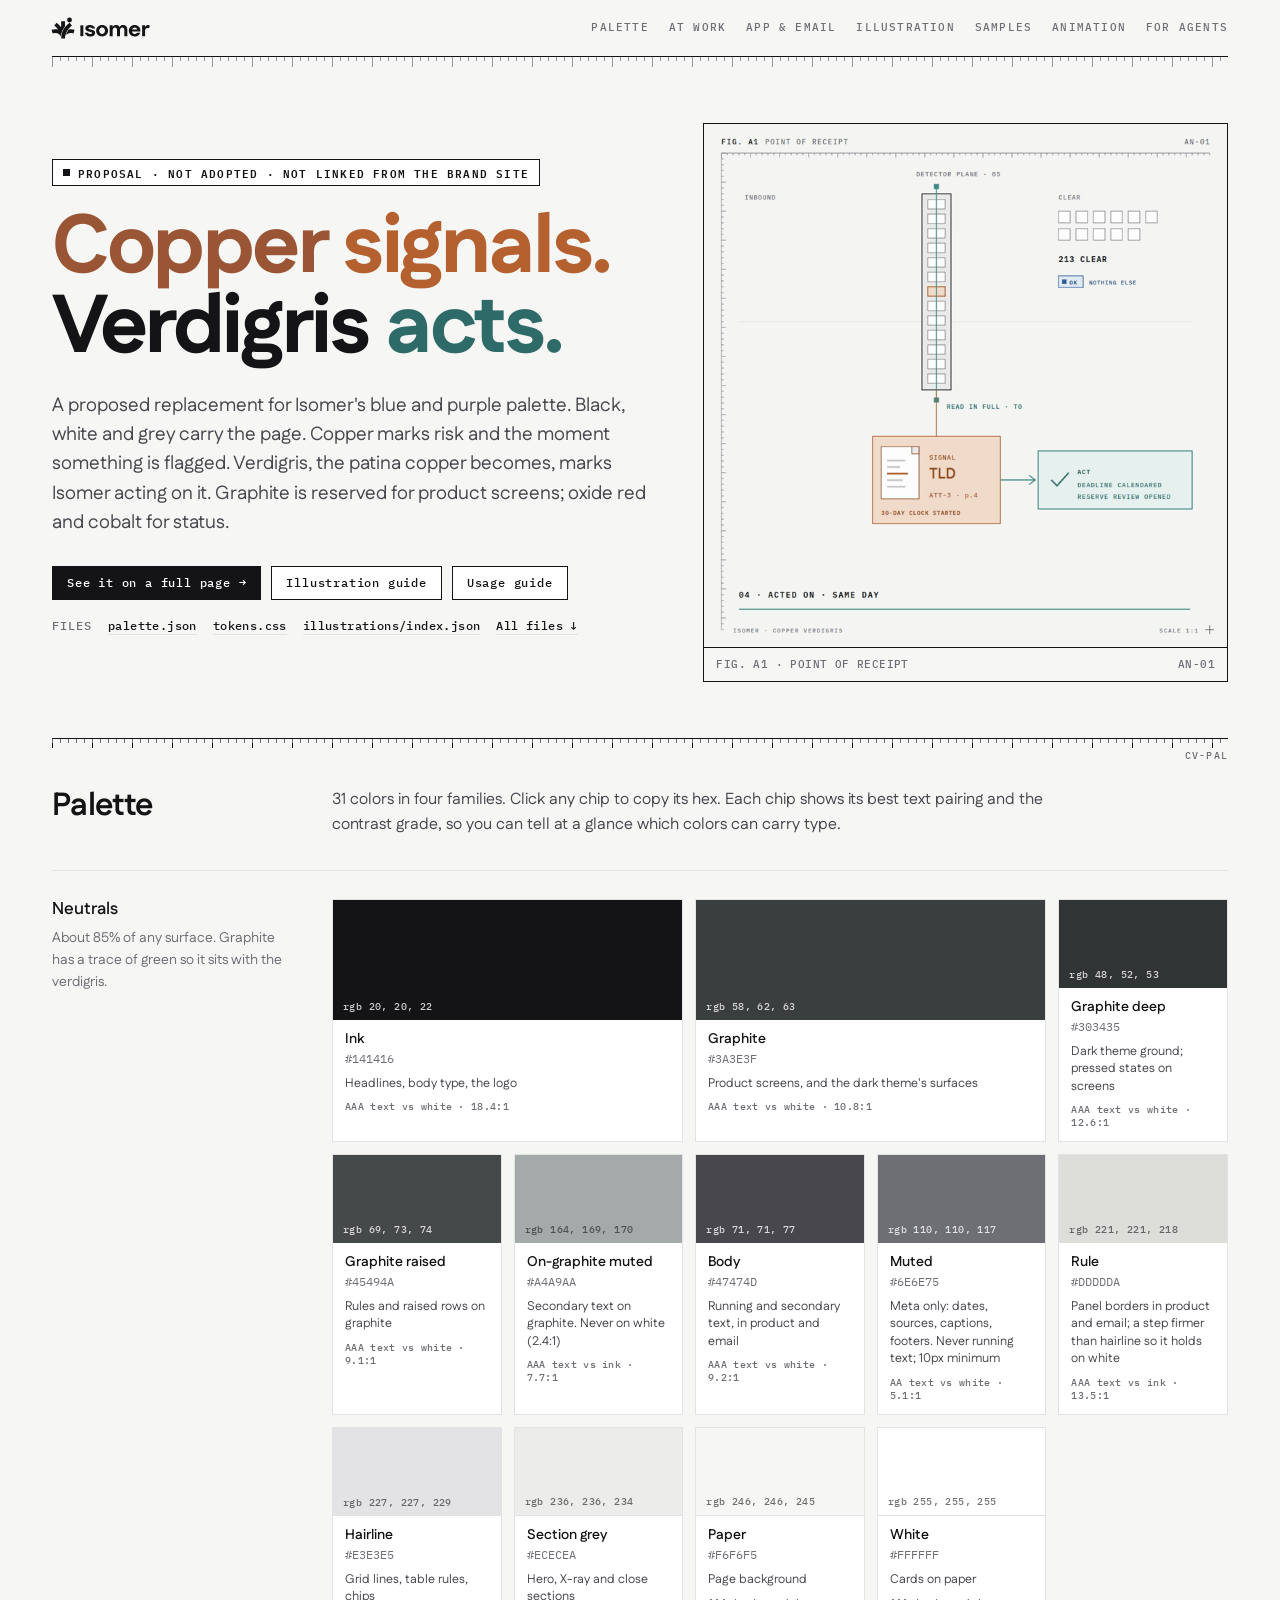
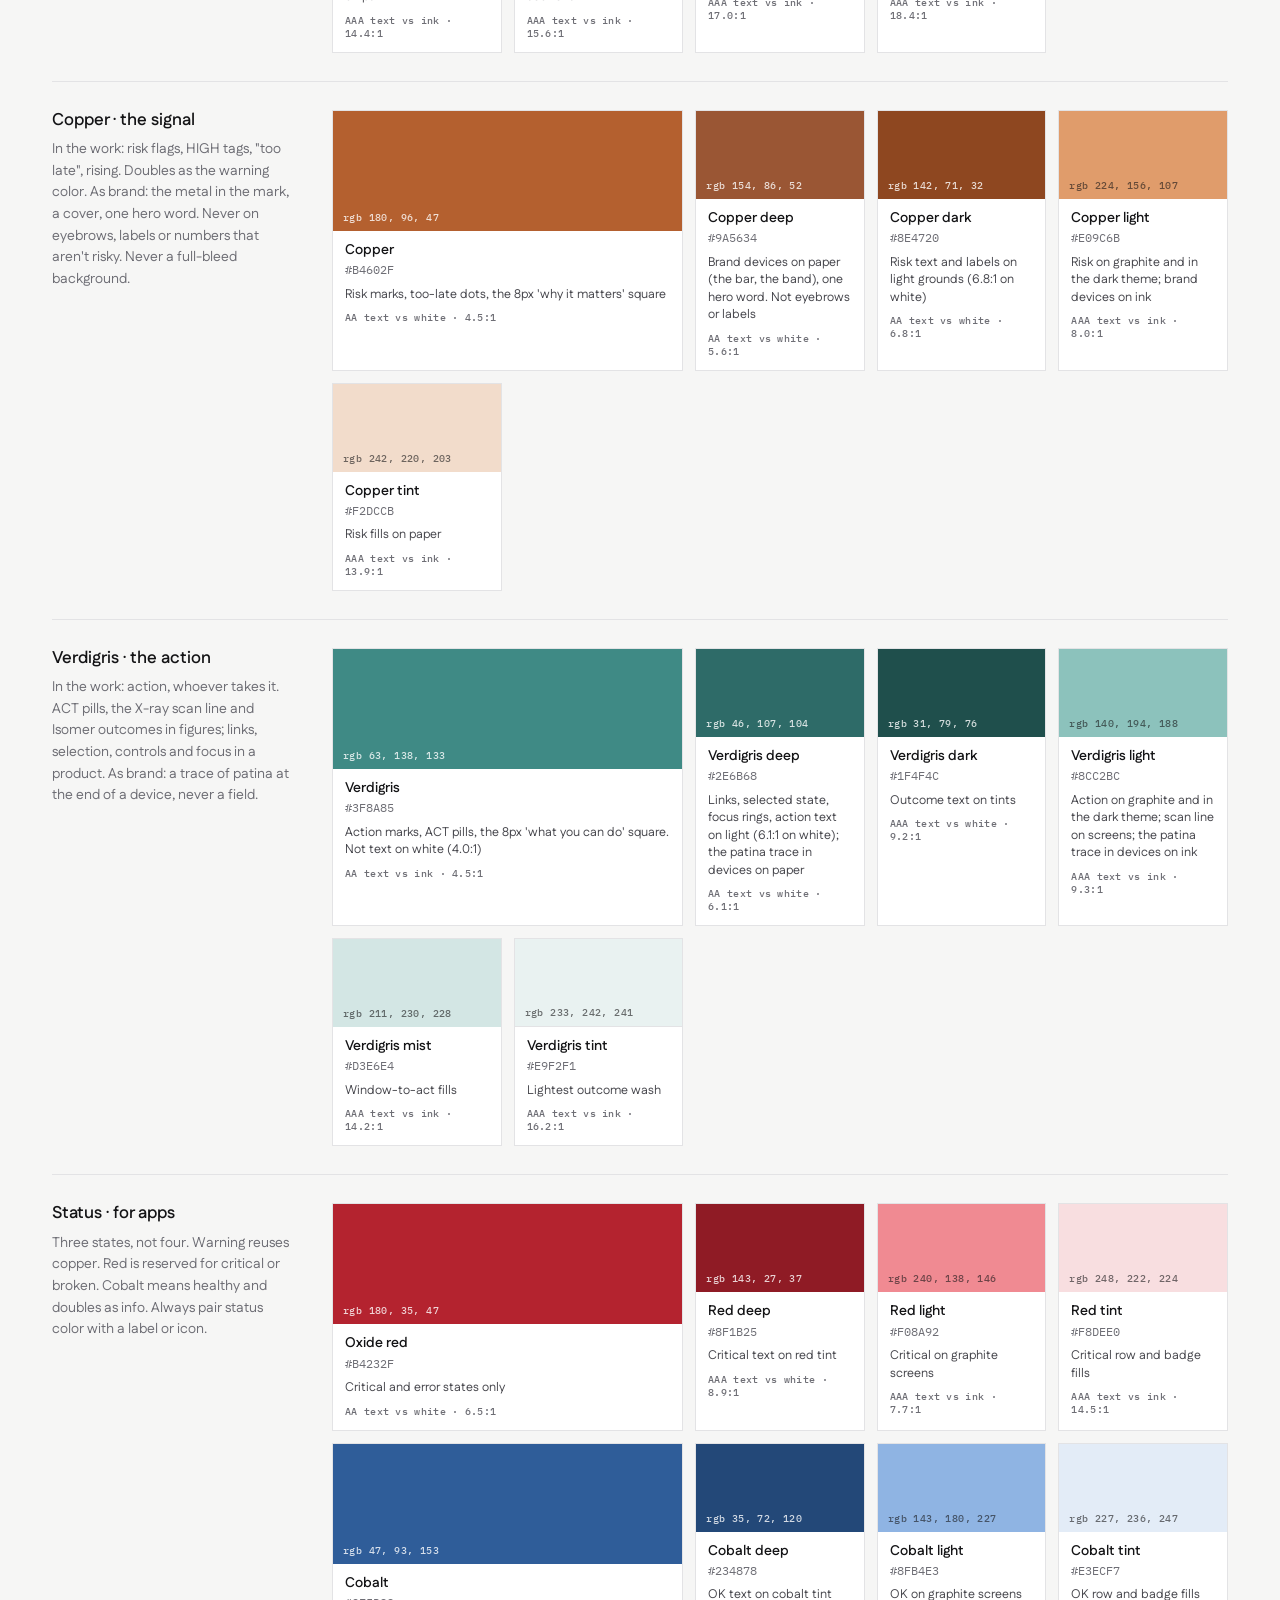
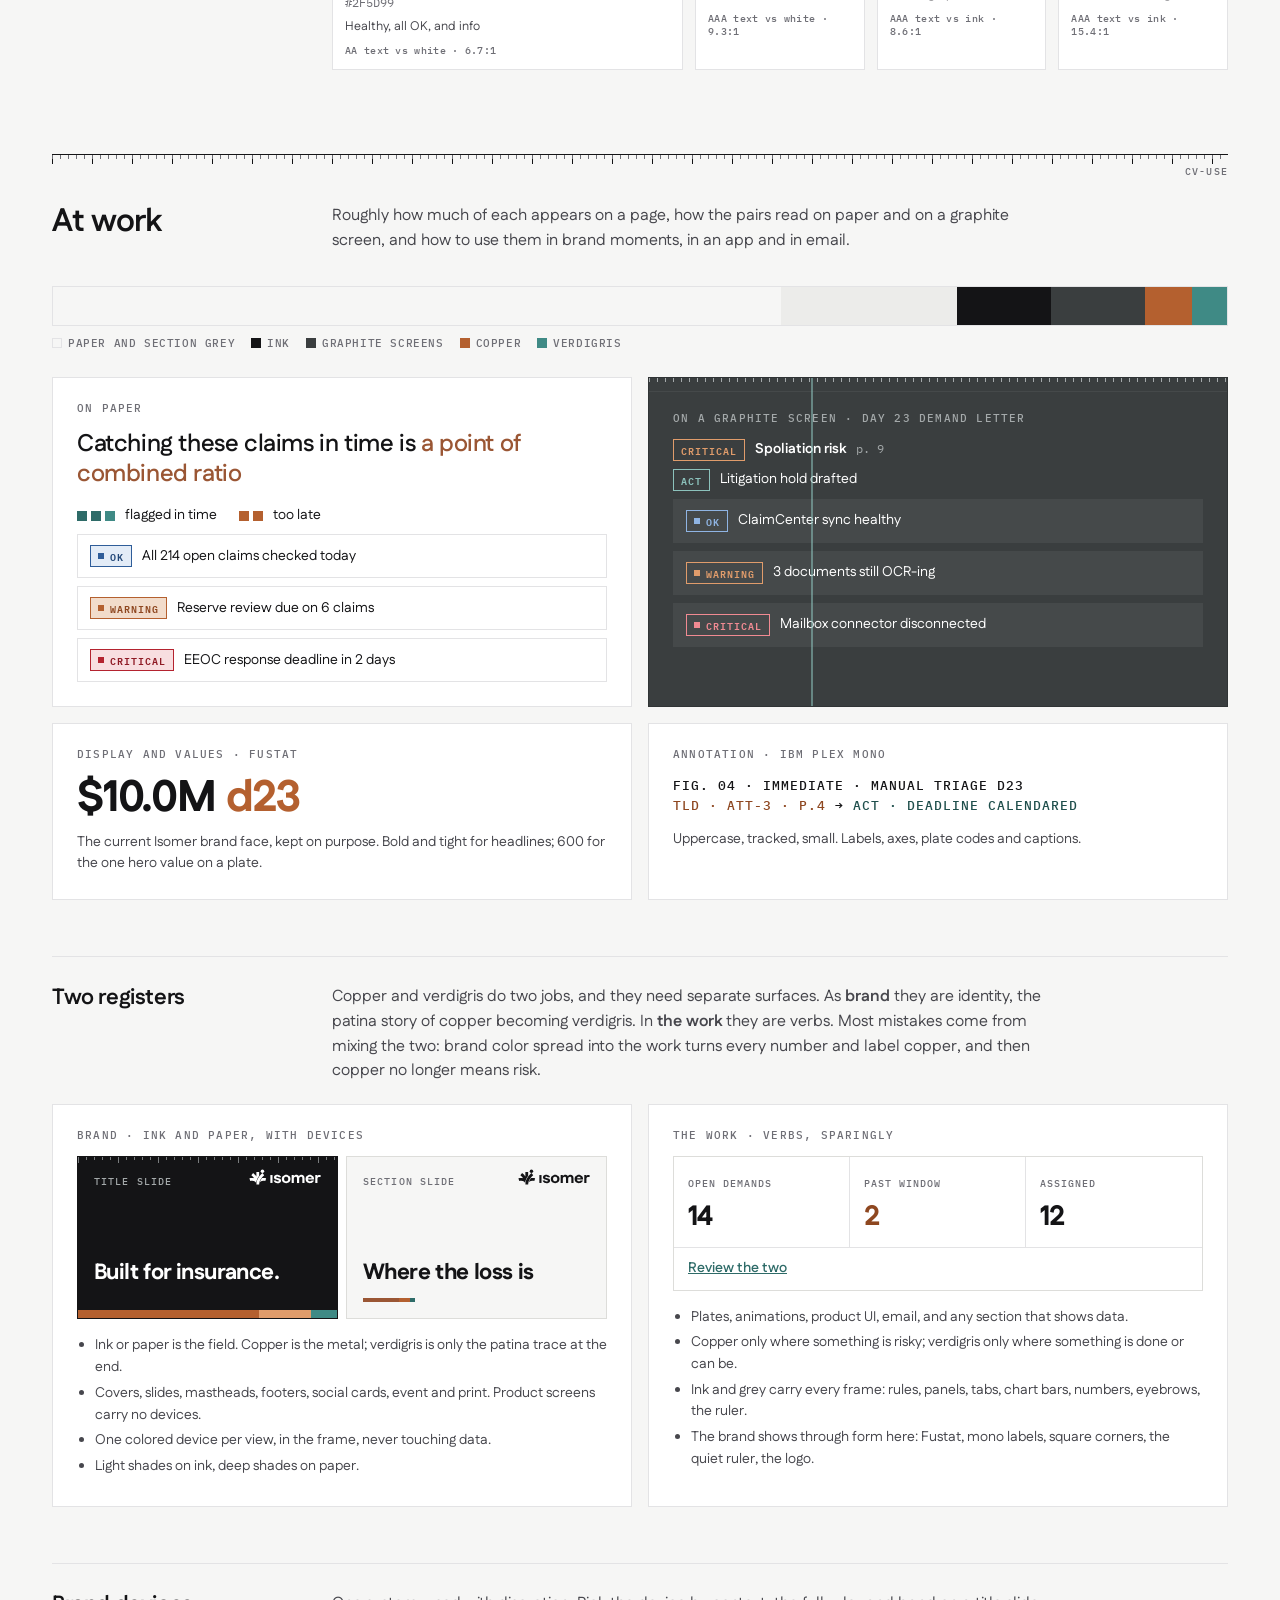
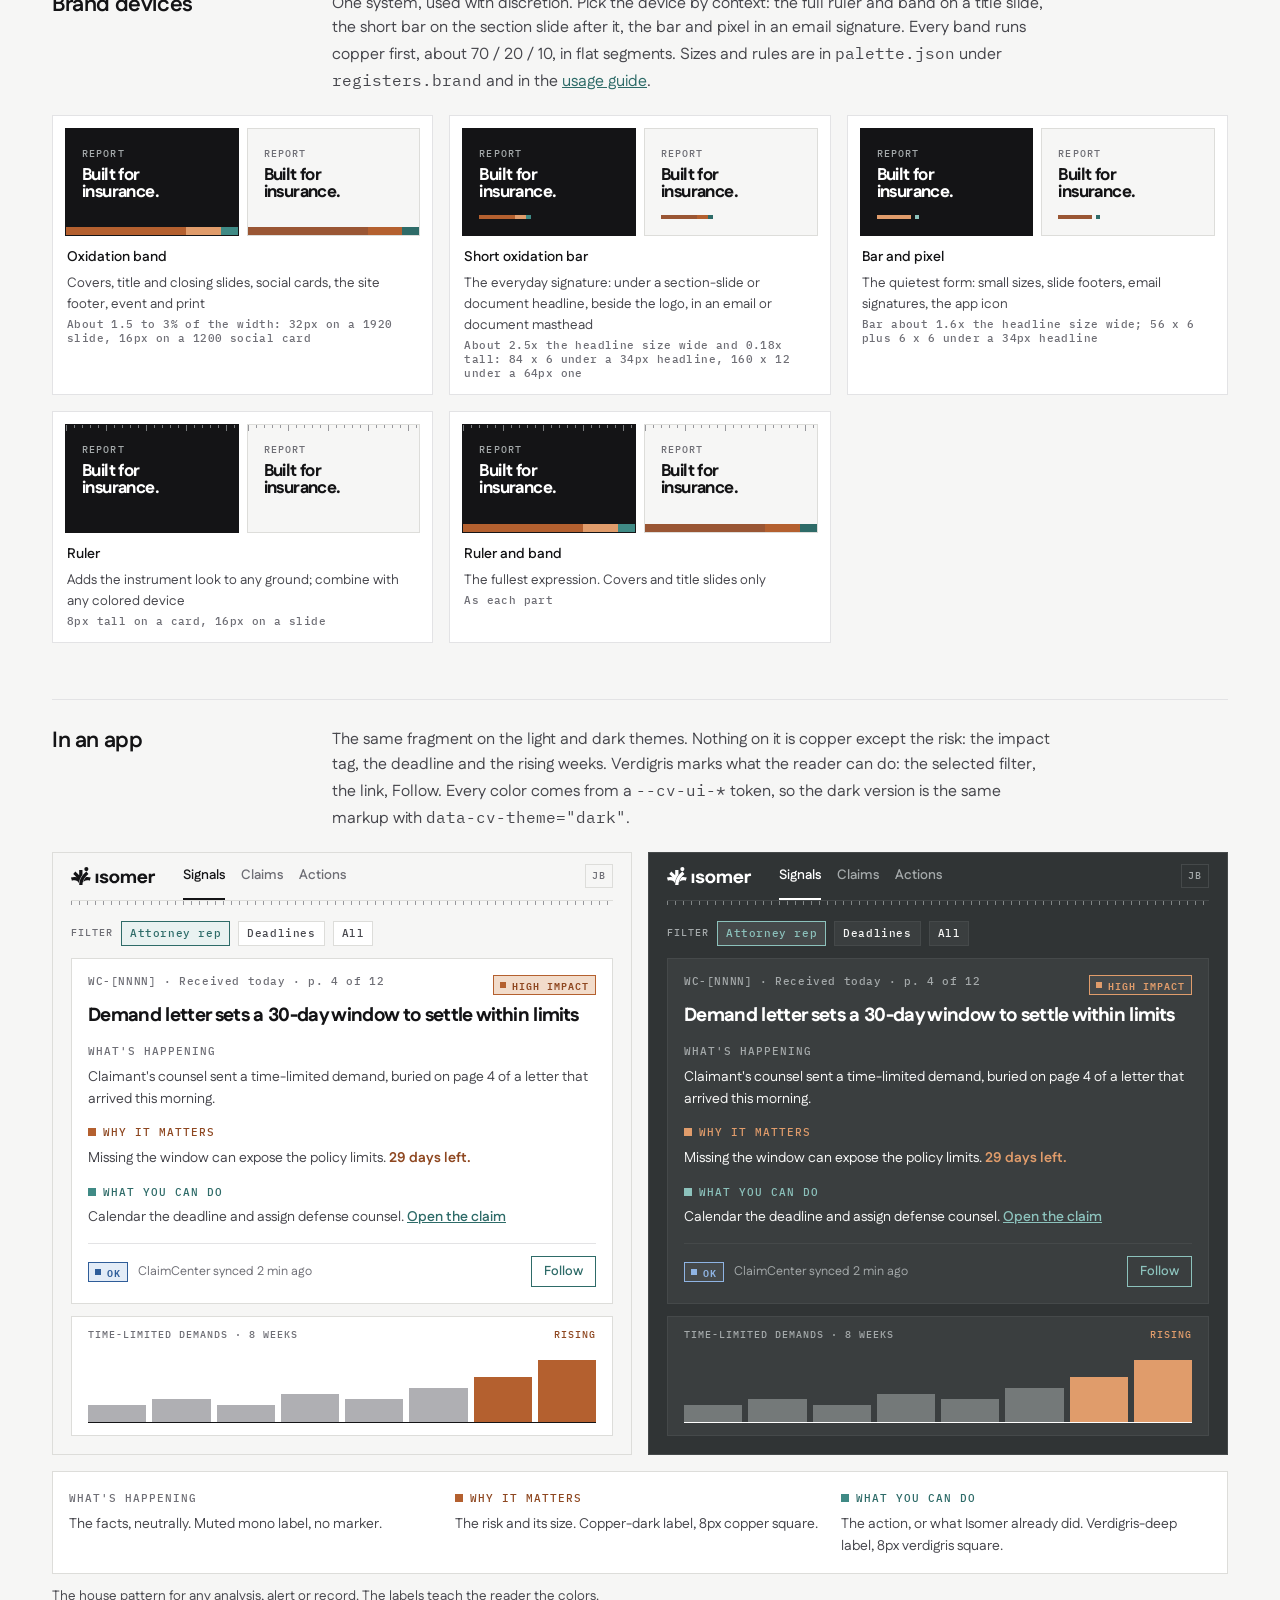
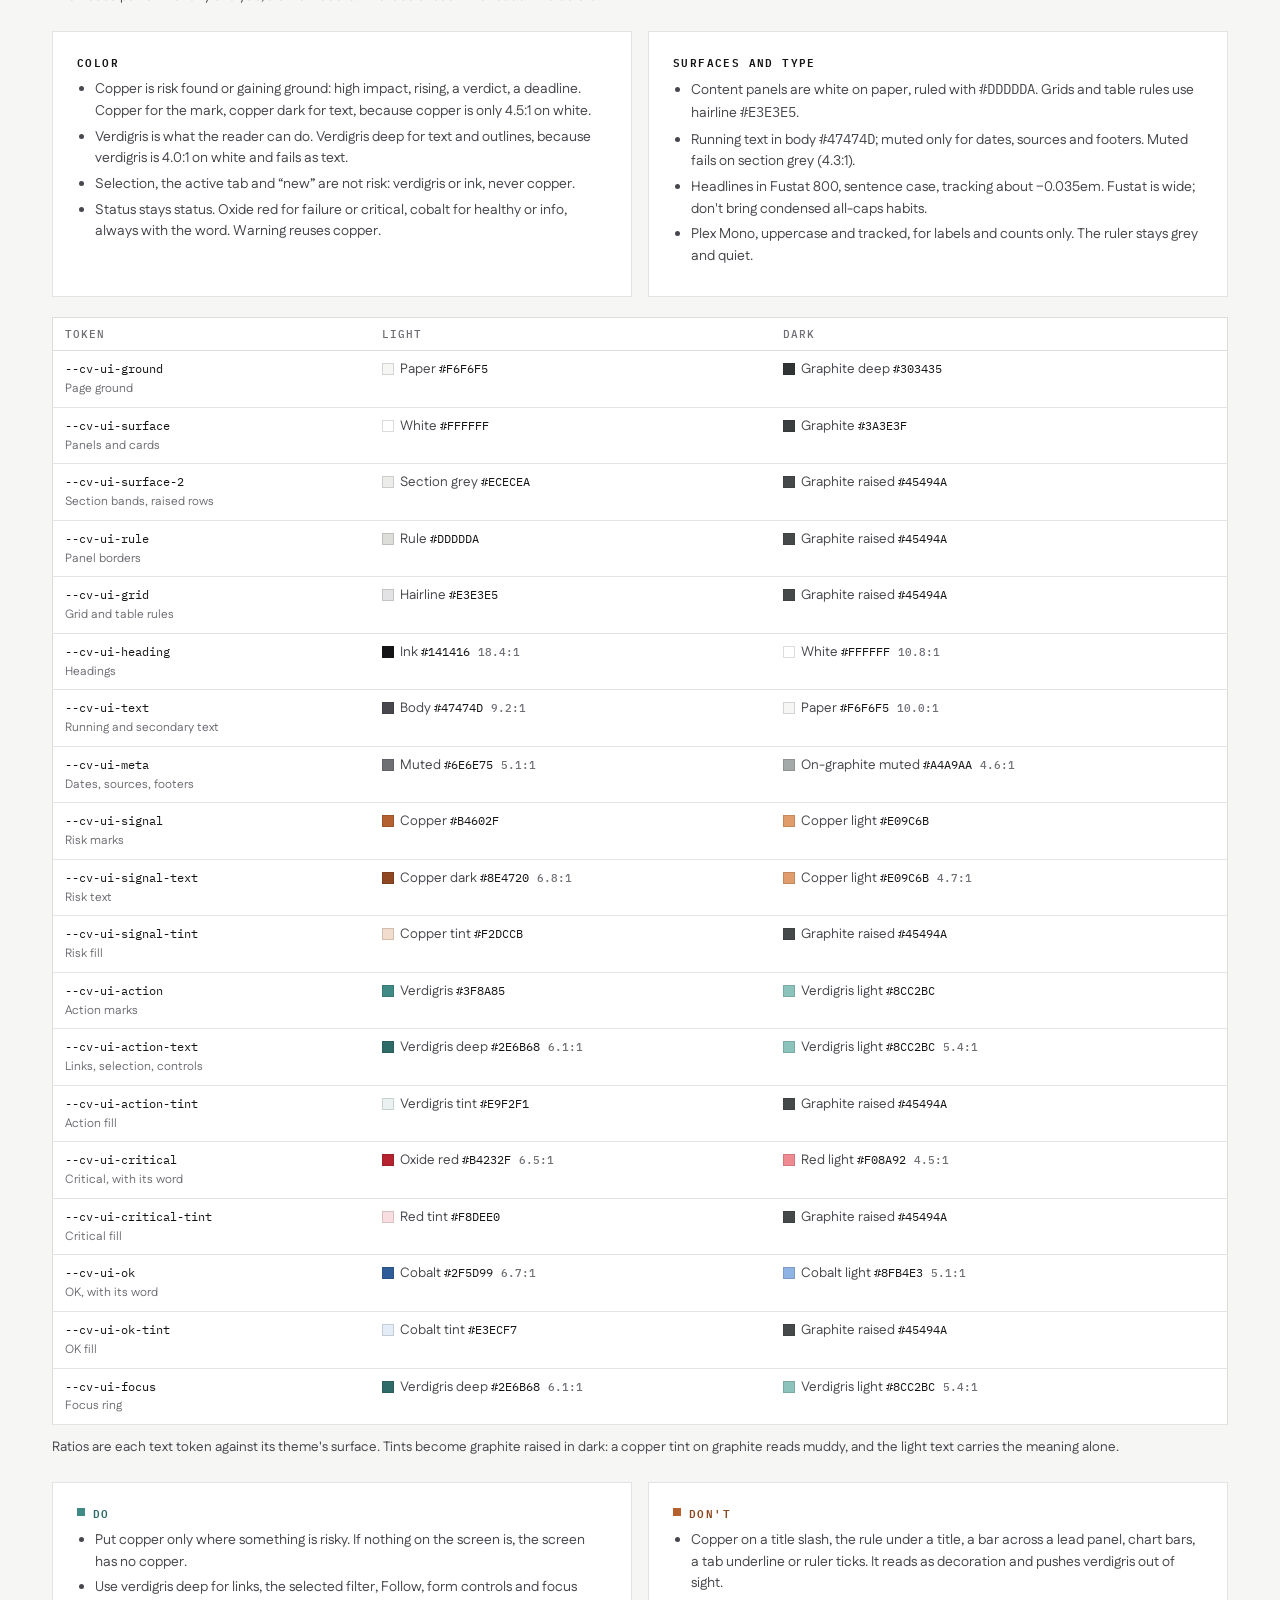
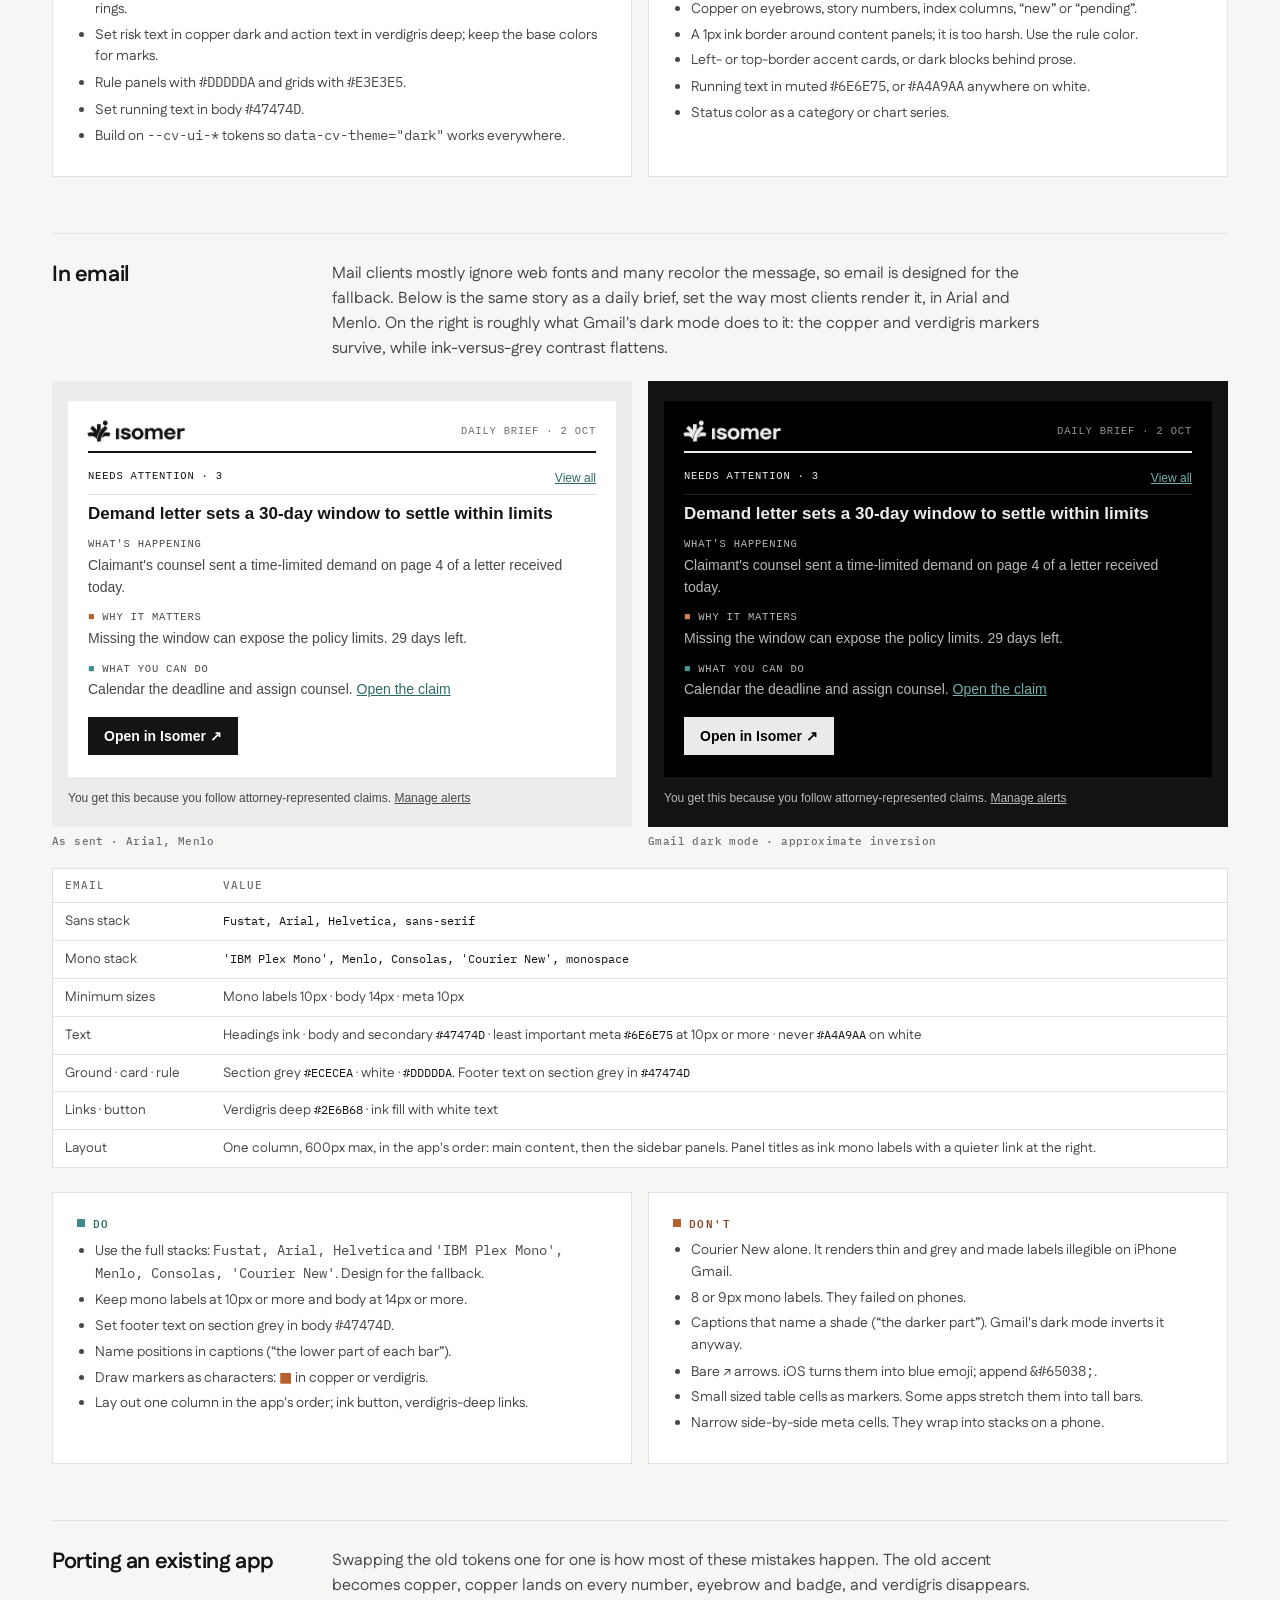
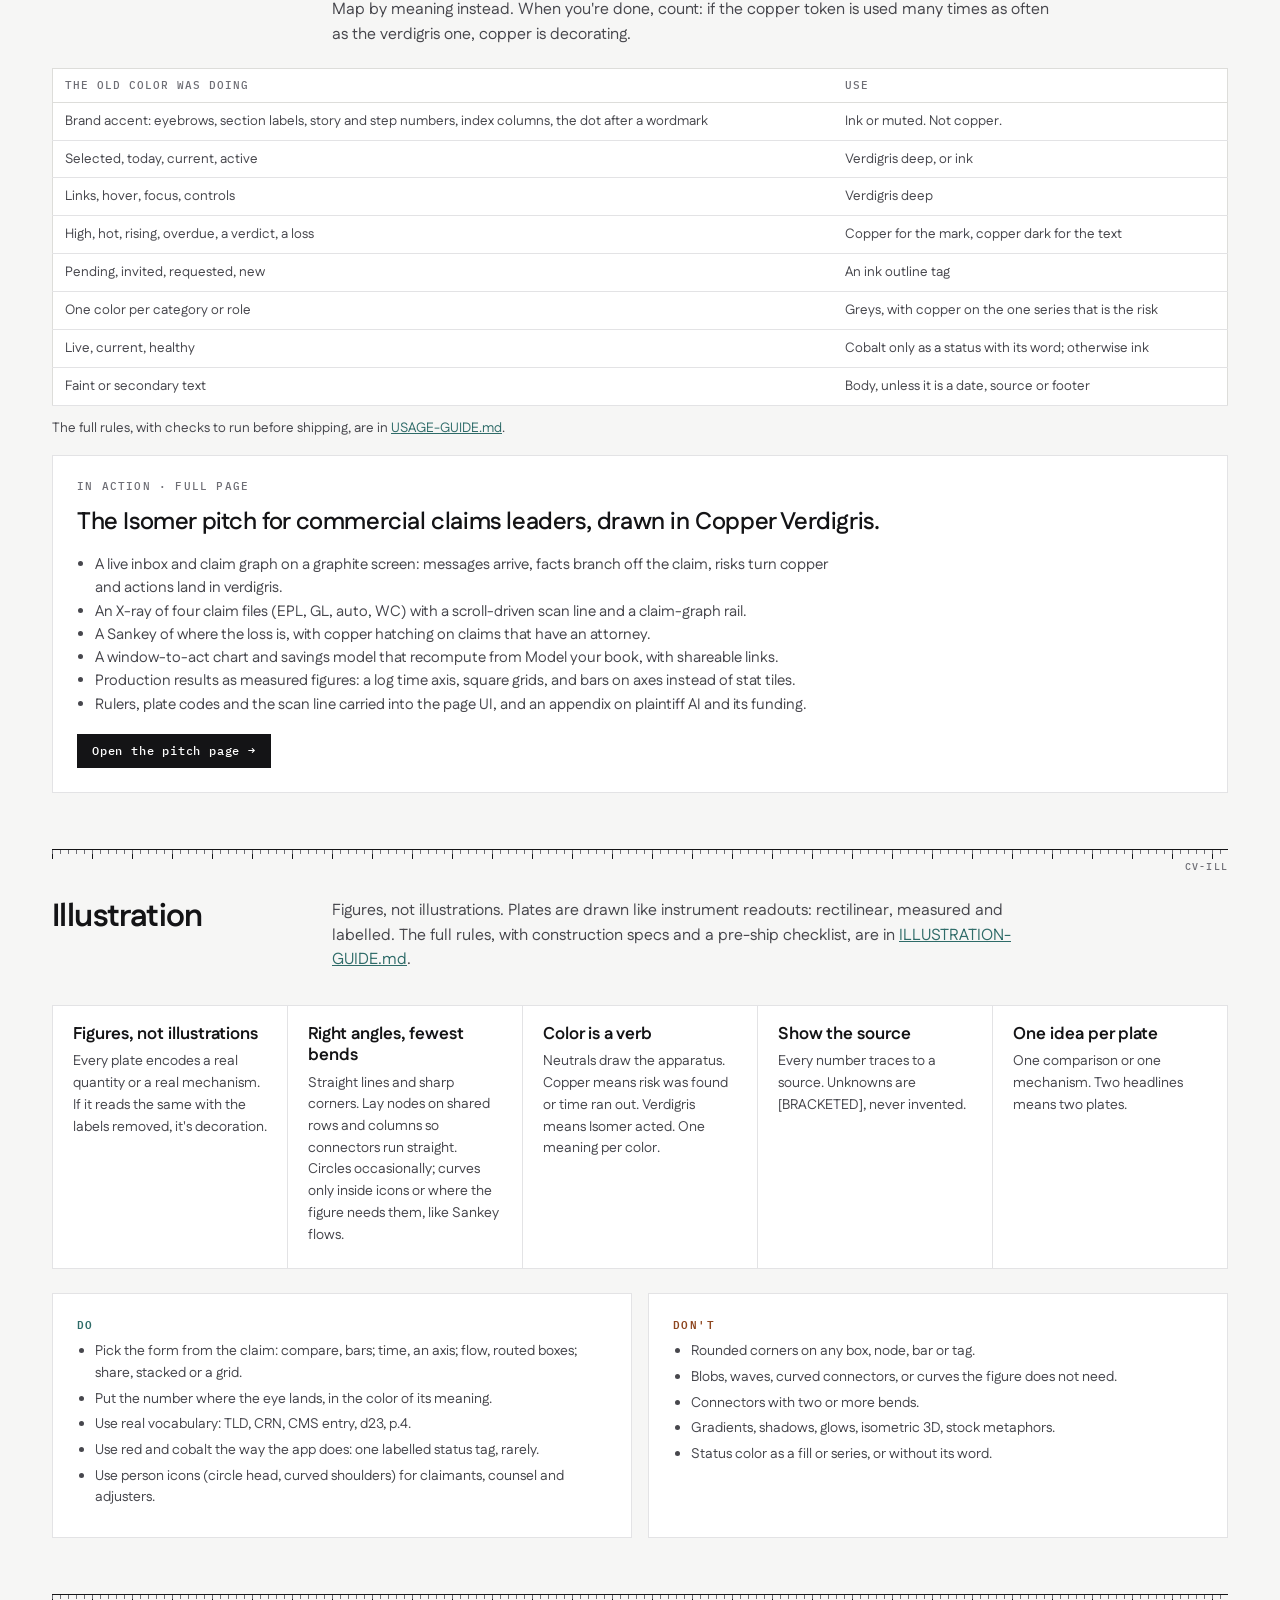
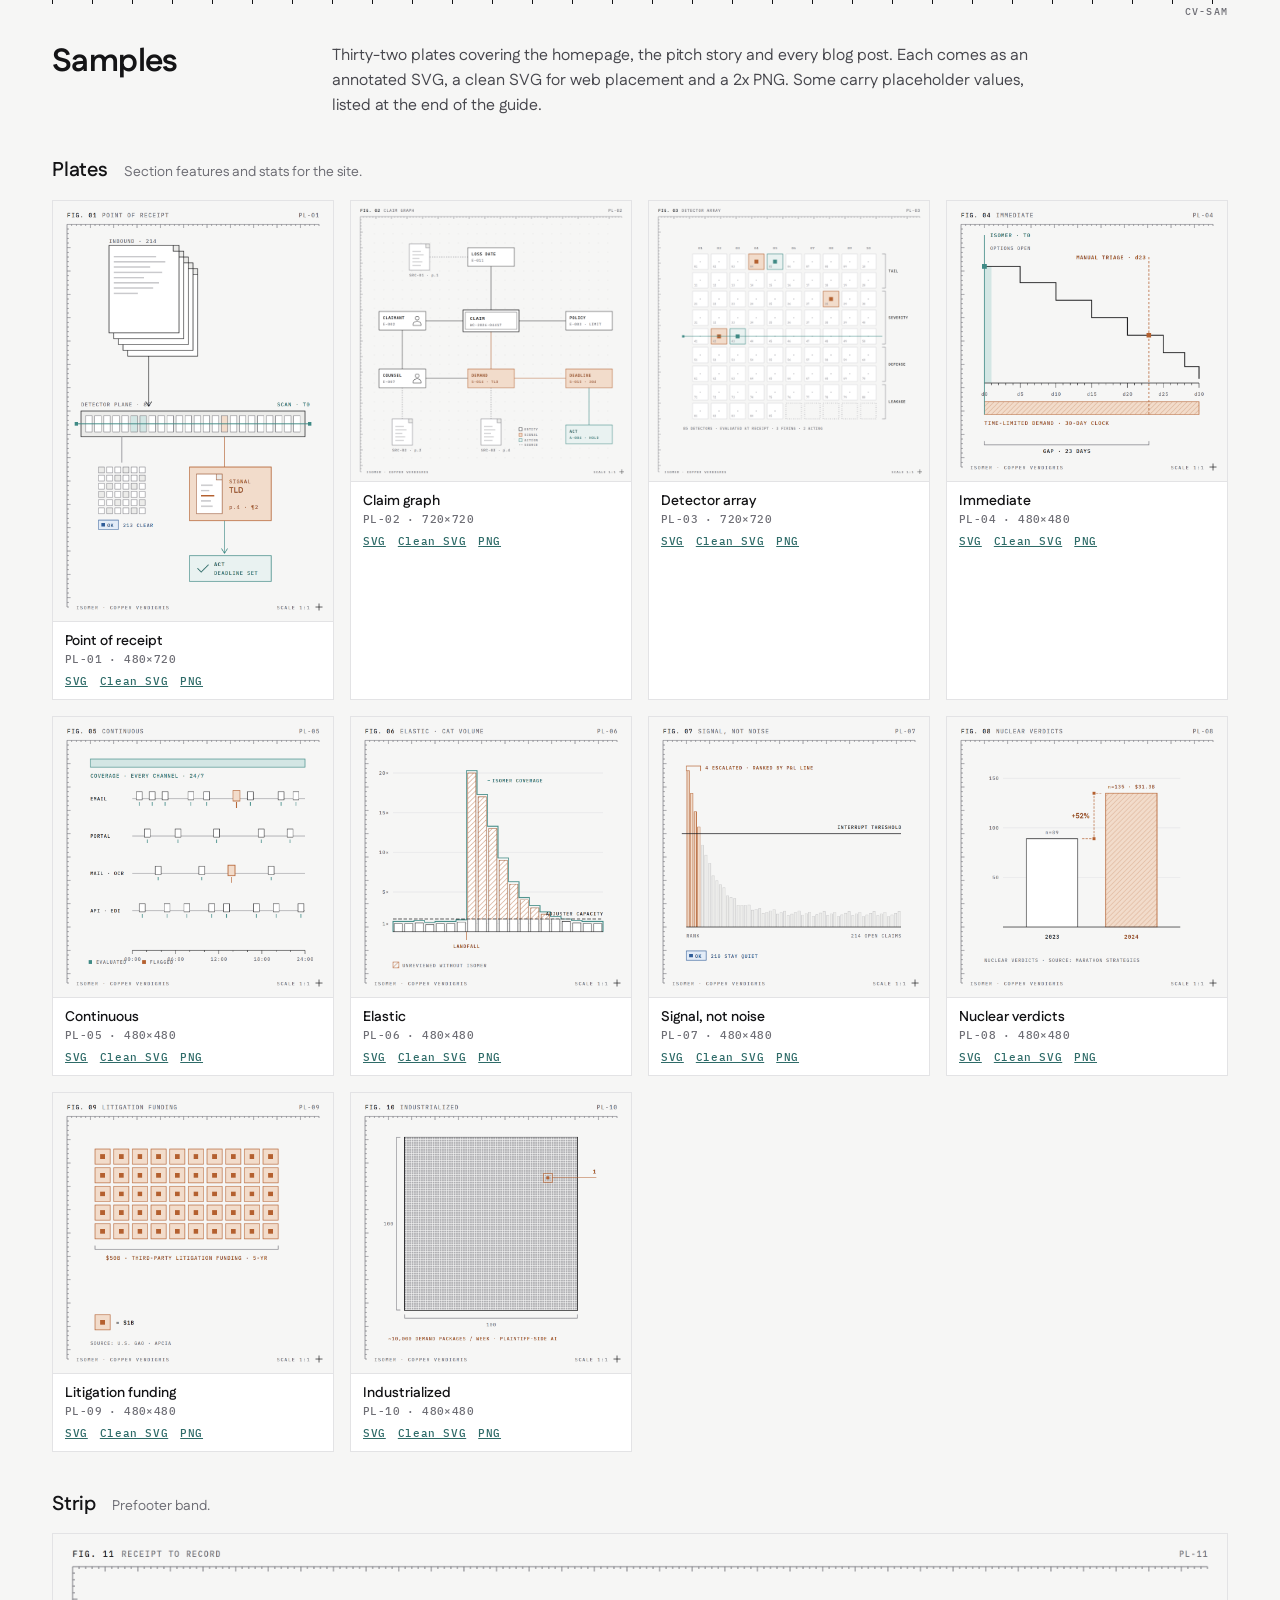
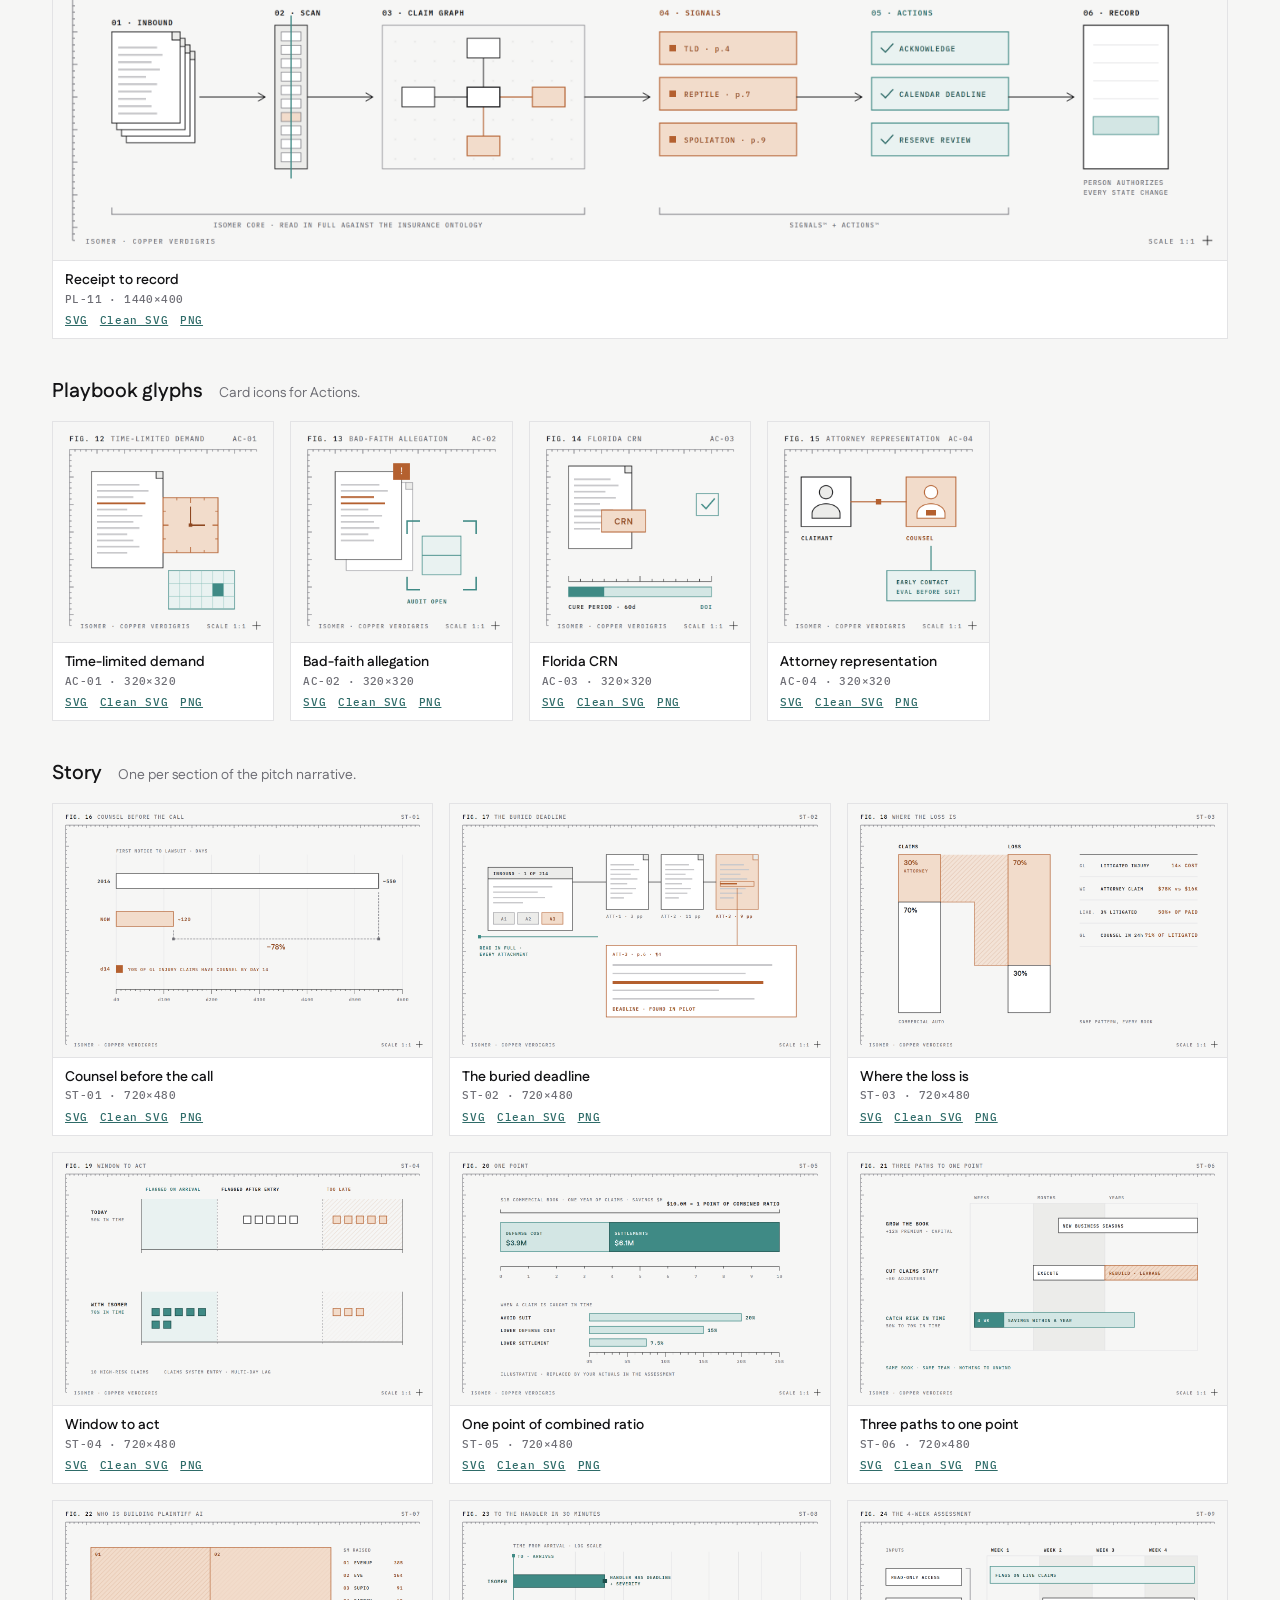
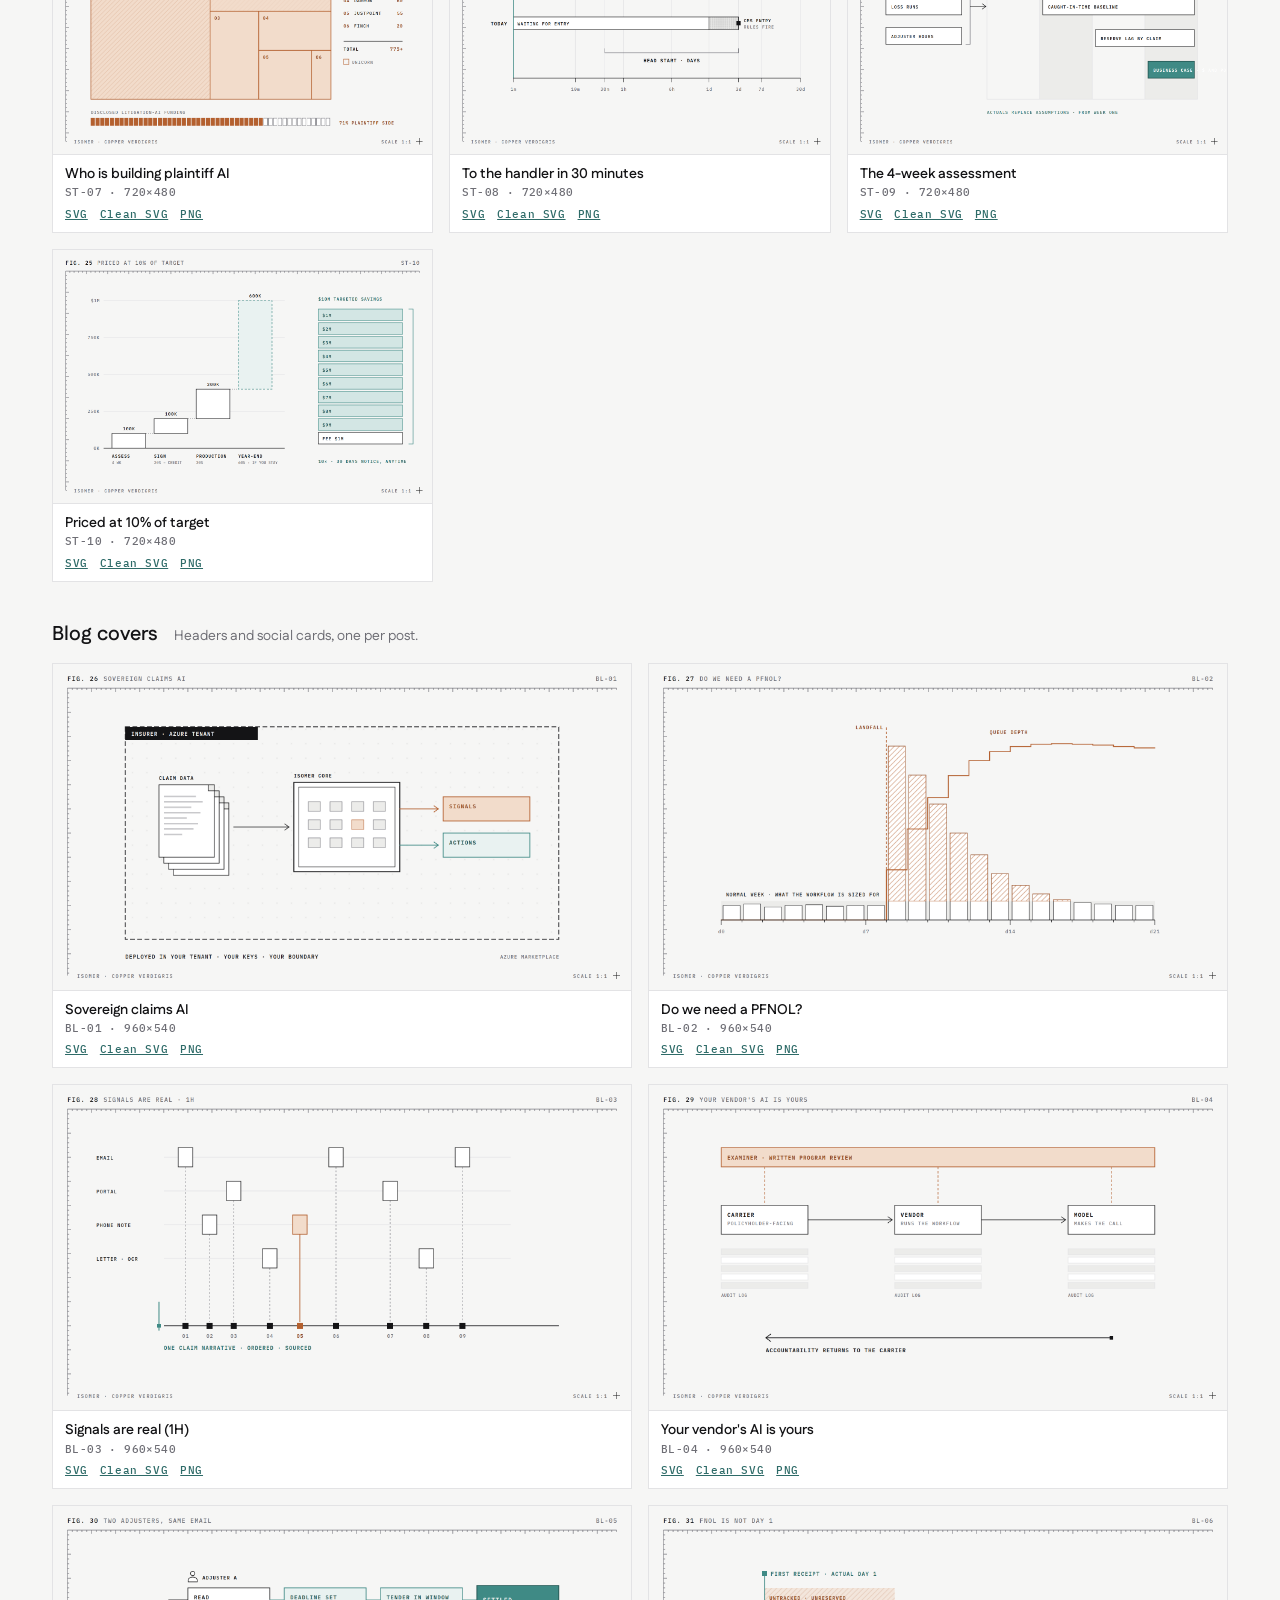
==== commit 24cc1034: "Use black and white logos with Copper Verdigris Add ink (#141416) and white logo files for the propo" ====
--- a/copper-verdigris/index.html
+++ b/copper-verdigris/index.html
@@ -18,7 +18,7 @@
 code,.mono{font-family:var(--cv-mono)}
 .wrap{max-width:1240px;margin:0 auto;padding:0 32px}
 .top{border-bottom:1px solid var(--cv-ink);display:flex;justify-content:space-between;align-items:center;gap:16px;padding:16px 0}
-.top .brand{font:600 15px/1 var(--cv-font);letter-spacing:-.2px}
+.top .brand{display:block}.top .brand img{display:block;height:44px;width:auto;margin:-10px 0 -10px -12px}
 .top nav{display:flex;gap:20px;flex-wrap:wrap}
 .top nav a,.eyebrow,.cap{font:500 11px/1.2 var(--cv-mono);letter-spacing:1.2px;text-transform:uppercase;color:var(--cv-muted);text-decoration:none}
 .top nav a:hover{color:var(--cv-ink)}
@@ -114,6 +114,7 @@
 .bt.lt{background:var(--cv-paper);color:var(--cv-ink);--m1:var(--cv-copper-deep);--m2:var(--cv-verdigris-deep);--band:var(--cv-band-on-paper);--tk:var(--cv-muted)}
 .bt-e{font:500 9.5px/1 var(--cv-mono);letter-spacing:1.1px;text-transform:uppercase;color:var(--tk);position:relative;padding-top:4px}
 .bt-h{font:800 22px/1.02 var(--cv-font);letter-spacing:-.6px;max-width:14ch;position:relative;margin-bottom:12px}
+.bt-logo{position:absolute;right:8px;top:4px;height:32px;width:auto}
 .bt.sm .bt-h{font-size:17px;max-width:11ch}
 .dv-band{position:absolute;left:0;right:0;bottom:0;height:8px;background:var(--band)}
 .dv-short{position:absolute;left:16px;bottom:16px;width:52px;height:4px;background:var(--band)}
@@ -131,7 +132,7 @@
 .app{background:var(--cv-ui-ground);color:var(--cv-ui-text);border:1px solid var(--cv-ui-rule);padding:0 18px 18px;font-size:14px;min-width:0}
 .app .app-lab{color:var(--cv-ui-meta)}
 .app-nav{display:flex;align-items:center;gap:18px;border-bottom:1px solid var(--cv-ui-rule);height:48px}
-.app-logo{font:800 18px/1 var(--cv-font);letter-spacing:-.6px;color:var(--cv-ui-heading)}
+.app-logo{display:block;width:104px;height:38px;margin-left:-10px;background:var(--cv-ui-heading);-webkit-mask:url(logos/svg/isomer-logo-horiz-ink.svg) left center/contain no-repeat;mask:url(logos/svg/isomer-logo-horiz-ink.svg) left center/contain no-repeat}
 .app-tabs{display:flex;gap:16px;height:100%}.app-tabs a{display:flex;align-items:center;color:var(--cv-ui-meta);font-weight:600;font-size:13.5px;border-bottom:2px solid transparent;text-decoration:none}
 .app-tabs a.on{color:var(--cv-ui-heading);border-bottom-color:var(--cv-ui-heading)}
 .app-me{margin-left:auto;font:500 10px/1 var(--cv-mono);letter-spacing:1px;border:1px solid var(--cv-ui-rule);padding:6px;color:var(--cv-ui-meta)}
@@ -173,7 +174,8 @@
 .mailfig figcaption{padding:8px 0 0}
 .mail{background:#ECECEA;padding:20px 16px;font-family:Arial,Helvetica,sans-serif}
 .mail-card{background:#fff;max-width:600px;margin:0 auto;padding:20px 20px 22px}
-.mail-top{display:flex;justify-content:space-between;align-items:baseline;border-bottom:2px solid #141416;padding-bottom:10px}
+.mail-top{display:flex;justify-content:space-between;align-items:center;border-bottom:2px solid #141416;padding-bottom:10px}
+.mailfig img.mail-logo{display:block;width:120px;height:44px;background:none;margin:-12px 0 -12px -12px}
 .mail-top b{font:700 22px/1 Arial,Helvetica,sans-serif;letter-spacing:-1px;color:#141416}
 .mail-top span,.mail-pt span,.mail-l{font:400 10.5px/1.4 Menlo,Consolas,'Courier New',monospace;letter-spacing:.8px;text-transform:uppercase}
 .mail-top span{color:#6E6E75}
@@ -227,7 +229,7 @@
 </head>
 <body>
 <div class="wrap">
-<div class="top"><span class="brand">Isomer brand</span>
+<div class="top"><a class="brand" href="../" aria-label="Isomer brand site"><img src="logos/svg/isomer-logo-horiz-ink.svg" alt="Isomer" height="44"></a>
 <nav aria-label="Sections"><a href="#palette">Palette</a><a href="#at-work">At work</a><a href="#in-an-app">App &amp; email</a><a href="#illustration">Illustration</a><a href="#samples">Samples</a><a href="#animation">Animation</a><a href="#agents">For agents</a></nav></div>
 
 <div class="topruler" aria-hidden="true"></div>
@@ -281,8 +283,8 @@
 <div class="sub" id="registers"><h3>Two registers</h3><p>Copper and verdigris do two jobs, and they need separate surfaces. As <b>brand</b> they are identity, the patina story of copper becoming verdigris. In <b>the work</b> they are verbs. Most mistakes come from mixing the two: brand color spread into the work turns every number and label copper, and then copper no longer means risk.</p></div>
 <div class="use-grid">
 <div class="card"><span class="cap">Brand · ink and paper, with devices</span>
-<div class="bpair"><div class="bt dk"><span class="dv-ruler"></span><span class="bt-e">Title slide</span><span class="bt-h">Built for insurance.</span><span class="dv-band"></span></div>
-<div class="bt lt"><span class="bt-e">Section slide</span><span class="bt-h">Where the loss is</span><span class="dv-short"></span></div></div>
+<div class="bpair"><div class="bt dk"><span class="dv-ruler"></span><img class="bt-logo" src="logos/svg/isomer-logo-horiz-white.svg" alt="Isomer"><span class="bt-e">Title slide</span><span class="bt-h">Built for insurance.</span><span class="dv-band"></span></div>
+<div class="bt lt"><img class="bt-logo" src="logos/svg/isomer-logo-horiz-ink.svg" alt="Isomer"><span class="bt-e">Section slide</span><span class="bt-h">Where the loss is</span><span class="dv-short"></span></div></div>
 <ul class="plain"><li>Ink or paper is the field. Copper is the metal; verdigris is only the patina trace at the end.</li>
 <li>Covers, slides, mastheads, footers, social cards, event and print. Product screens carry no devices.</li>
 <li>One colored device per view, in the frame, never touching data.</li>
@@ -299,7 +301,7 @@
 <div class="devs"><figure class="dev"><div class="bpair"><div class="bt sm dk"><span class="dv-band"></span><span class="bt-e">Report</span><span class="bt-h">Built for insurance.</span></div><div class="bt sm lt"><span class="dv-band"></span><span class="bt-e">Report</span><span class="bt-h">Built for insurance.</span></div></div><figcaption><b>Oxidation band</b><p>Covers, title and closing slides, social cards, the site footer, event and print</p><span>About 1.5 to 3% of the width: 32px on a 1920 slide, 16px on a 1200 social card</span></figcaption></figure><figure class="dev"><div class="bpair"><div class="bt sm dk"><span class="dv-short"></span><span class="bt-e">Report</span><span class="bt-h">Built for insurance.</span></div><div class="bt sm lt"><span class="dv-short"></span><span class="bt-e">Report</span><span class="bt-h">Built for insurance.</span></div></div><figcaption><b>Short oxidation bar</b><p>The everyday signature: under a section-slide or document headline, beside the logo, in an email or document masthead</p><span>About 2.5x the headline size wide and 0.18x tall: 84 x 6 under a 34px headline, 160 x 12 under a 64px one</span></figcaption></figure><figure class="dev"><div class="bpair"><div class="bt sm dk"><span class="dv-bar"></span><span class="dv-px"></span><span class="bt-e">Report</span><span class="bt-h">Built for insurance.</span></div><div class="bt sm lt"><span class="dv-bar"></span><span class="dv-px"></span><span class="bt-e">Report</span><span class="bt-h">Built for insurance.</span></div></div><figcaption><b>Bar and pixel</b><p>The quietest form: small sizes, slide footers, email signatures, the app icon</p><span>Bar about 1.6x the headline size wide; 56 x 6 plus 6 x 6 under a 34px headline</span></figcaption></figure><figure class="dev"><div class="bpair"><div class="bt sm dk"><span class="dv-ruler"></span><span class="bt-e">Report</span><span class="bt-h">Built for insurance.</span></div><div class="bt sm lt"><span class="dv-ruler"></span><span class="bt-e">Report</span><span class="bt-h">Built for insurance.</span></div></div><figcaption><b>Ruler</b><p>Adds the instrument look to any ground; combine with any colored device</p><span>8px tall on a card, 16px on a slide</span></figcaption></figure><figure class="dev"><div class="bpair"><div class="bt sm dk"><span class="dv-ruler"></span><span class="dv-band"></span><span class="bt-e">Report</span><span class="bt-h">Built for insurance.</span></div><div class="bt sm lt"><span class="dv-ruler"></span><span class="dv-band"></span><span class="bt-e">Report</span><span class="bt-h">Built for insurance.</span></div></div><figcaption><b>Ruler and band</b><p>The fullest expression. Covers and title slides only</p><span>As each part</span></figcaption></figure></div>
 <div class="sub" id="in-an-app"><h3>In an app</h3><p>The same fragment on the light and dark themes. Nothing on it is copper except the risk: the impact tag, the deadline and the rising weeks. Verdigris marks what the reader can do: the selected filter, the link, Follow. Every color comes from a <code>--cv-ui-*</code> token, so the dark version is the same markup with <code>data-cv-theme="dark"</code>.</p></div>
 <div class="use-grid"><div class="app">
-<div class="app-nav"><b class="app-logo">isomer</b><span class="app-tabs"><a class="on">Signals</a><a>Claims</a><a>Actions</a></span><span class="app-me">JB</span></div>
+<div class="app-nav"><span class="app-logo" role="img" aria-label="Isomer"></span><span class="app-tabs"><a class="on">Signals</a><a>Claims</a><a>Actions</a></span><span class="app-me">JB</span></div>
 <div class="app-ruler" aria-hidden="true"></div>
 <div class="app-filters"><span class="app-lab">Filter</span><span class="f on">Attorney rep</span><span class="f">Deadlines</span><span class="f">All</span></div>
 <article class="app-panel">
@@ -315,7 +317,7 @@
 <div class="app-chart"><div class="app-ch"><span class="app-lab">Time-limited demands · 8 weeks</span><span class="app-lab risk-t">Rising</span></div>
 <div class="bars"><i style="height:24%"></i><i style="height:32%"></i><i style="height:24%"></i><i style="height:40%"></i><i style="height:32%"></i><i style="height:48%"></i><i style="height:64%" class="up"></i><i style="height:88%" class="up"></i></div></div>
 </div><div class="app" data-cv-theme="dark">
-<div class="app-nav"><b class="app-logo">isomer</b><span class="app-tabs"><a class="on">Signals</a><a>Claims</a><a>Actions</a></span><span class="app-me">JB</span></div>
+<div class="app-nav"><span class="app-logo" role="img" aria-label="Isomer"></span><span class="app-tabs"><a class="on">Signals</a><a>Claims</a><a>Actions</a></span><span class="app-me">JB</span></div>
 <div class="app-ruler" aria-hidden="true"></div>
 <div class="app-filters"><span class="app-lab">Filter</span><span class="f on">Attorney rep</span><span class="f">Deadlines</span><span class="f">All</span></div>
 <article class="app-panel">
@@ -355,7 +357,7 @@
 
 <div class="sub" id="in-email"><h3>In email</h3><p>Mail clients mostly ignore web fonts and many recolor the message, so email is designed for the fallback. Below is the same story as a daily brief, set the way most clients render it, in Arial and Menlo. On the right is roughly what Gmail's dark mode does to it: the copper and verdigris markers survive, while ink-versus-grey contrast flattens.</p></div>
 <div class="use-grid mails"><figure class="mailfig"><div class="mail"><div class="mail-card">
-<div class="mail-top"><b>isomer</b><span>Daily brief · 2 Oct</span></div>
+<div class="mail-top"><img class="mail-logo" src="logos/png/isomer-logo-horiz-ink.png" alt="Isomer" width="120" height="44"><span>Daily brief · 2 Oct</span></div>
 <div class="mail-pt"><span>Needs attention · 3</span><a href="#at-work">View all</a></div>
 <p class="mail-h">Demand letter sets a 30-day window to settle within limits</p>
 <p class="mail-l">What's happening</p>
@@ -366,7 +368,7 @@
 <p class="mail-p">Calendar the deadline and assign counsel. <a href="#at-work">Open the claim</a></p>
 <span class="mail-btn">Open in Isomer &#8599;&#65038;</span>
 </div><div class="mail-foot">You get this because you follow attorney-represented claims. <a href="#at-work">Manage alerts</a></div></div><figcaption><span>As sent · Arial, Menlo</span></figcaption></figure><figure class="mailfig"><div class="mail" style="filter:invert(1) hue-rotate(180deg)"><div class="mail-card">
-<div class="mail-top"><b>isomer</b><span>Daily brief · 2 Oct</span></div>
+<div class="mail-top"><img class="mail-logo" src="logos/png/isomer-logo-horiz-ink.png" alt="Isomer" width="120" height="44"><span>Daily brief · 2 Oct</span></div>
 <div class="mail-pt"><span>Needs attention · 3</span><a href="#at-work">View all</a></div>
 <p class="mail-h">Demand letter sets a 30-day window to settle within limits</p>
 <p class="mail-l">What's happening</p>
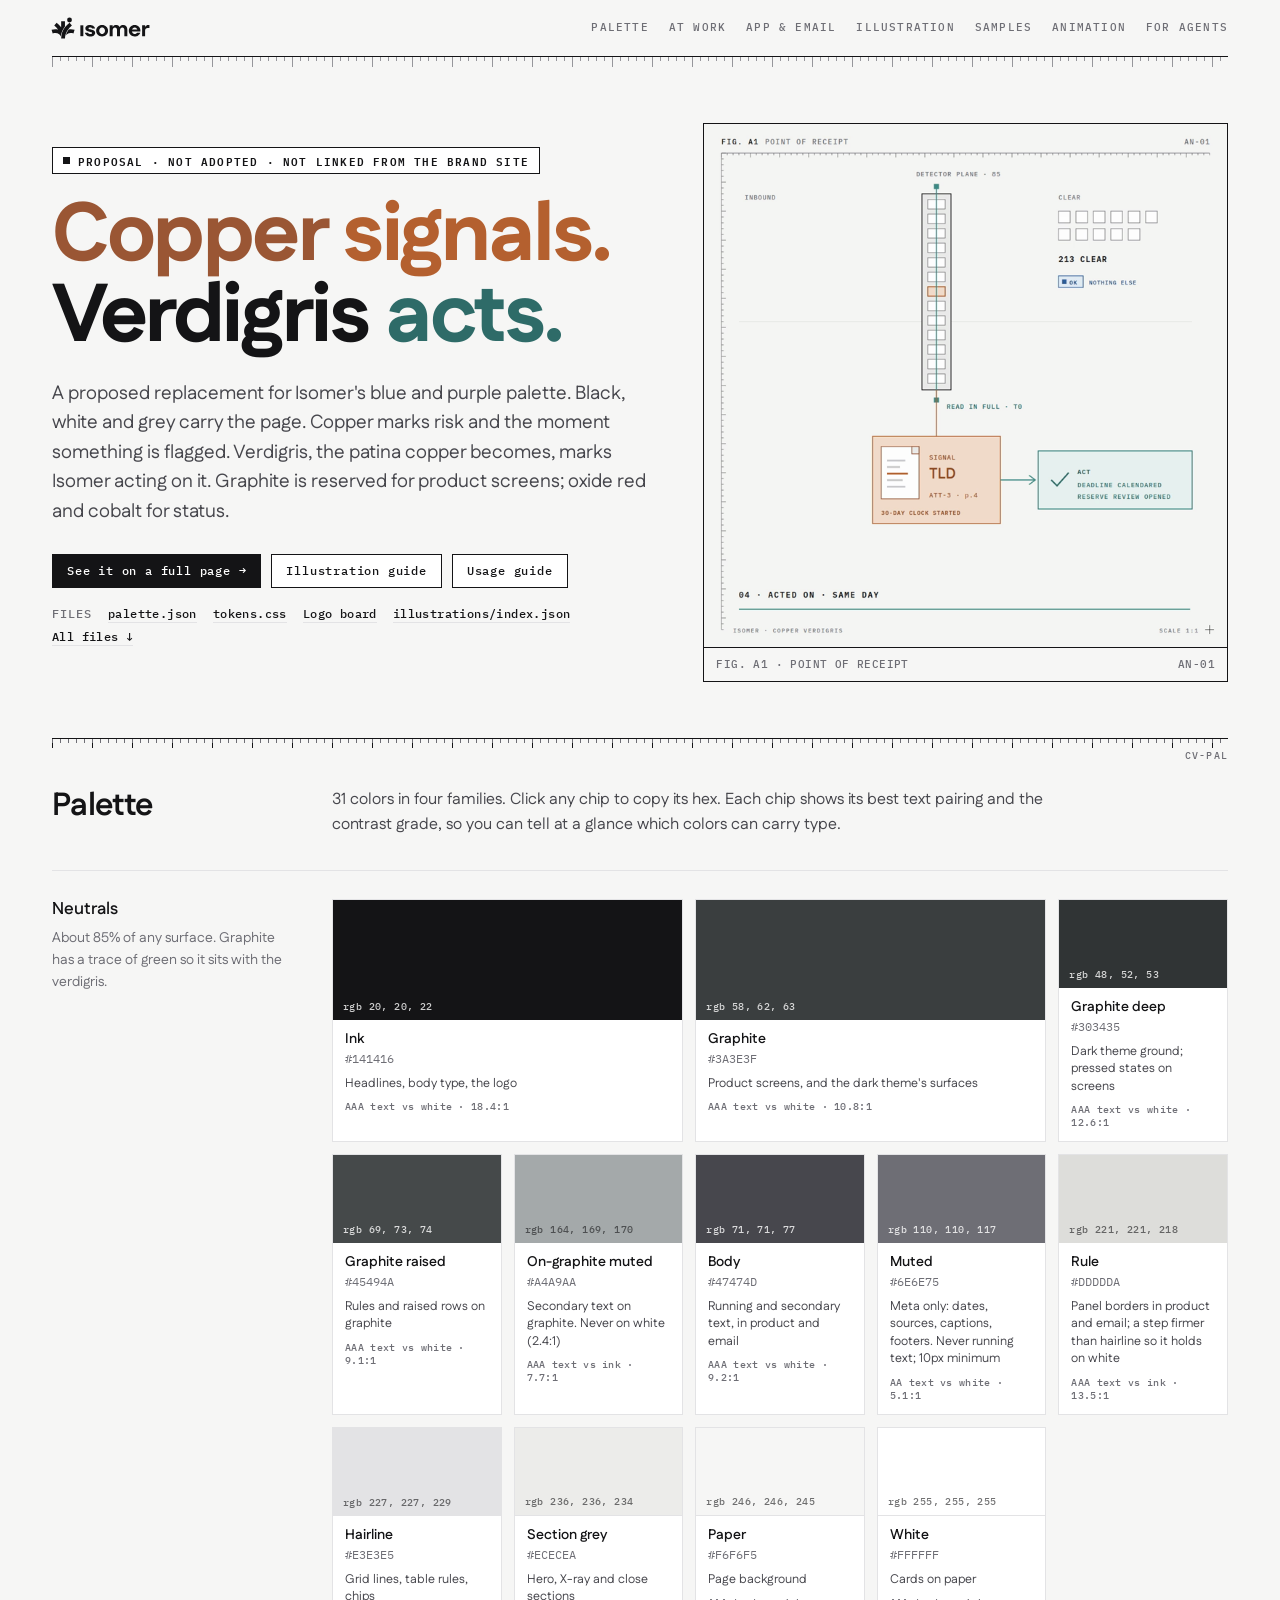
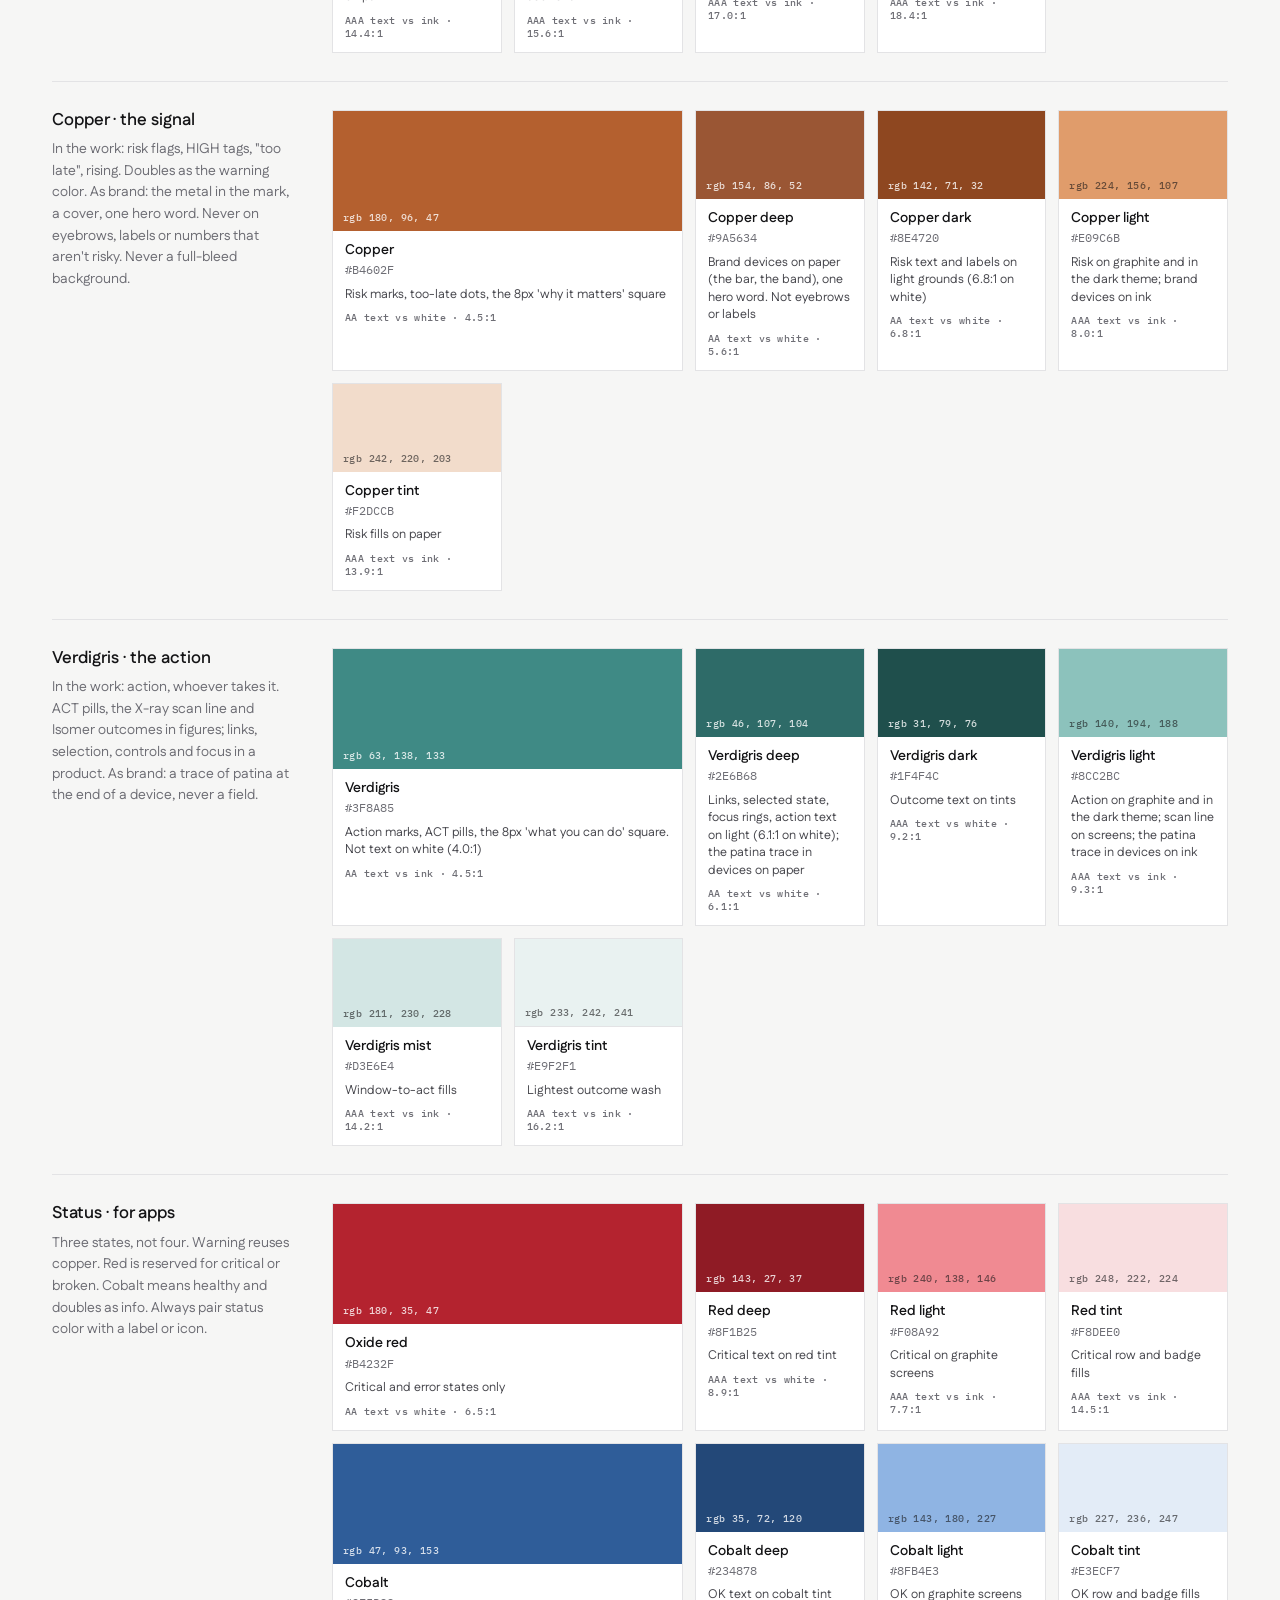
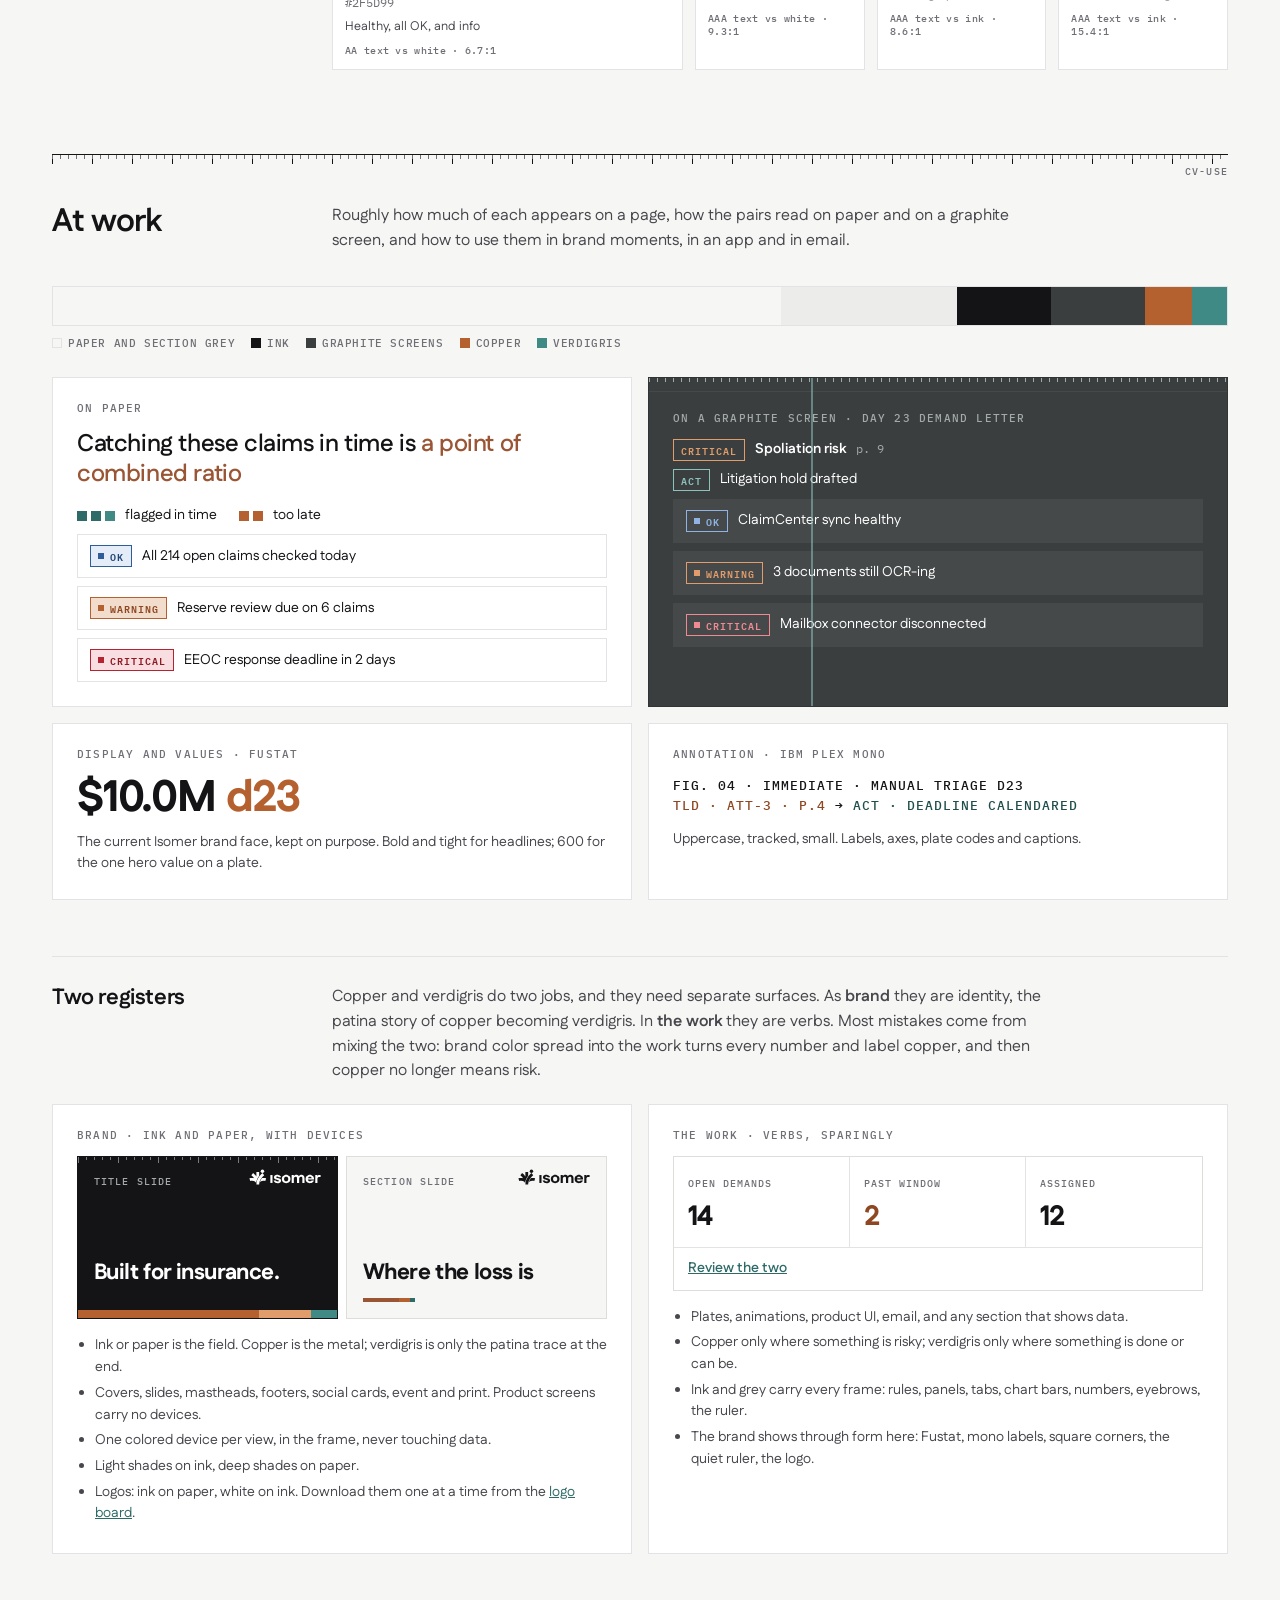
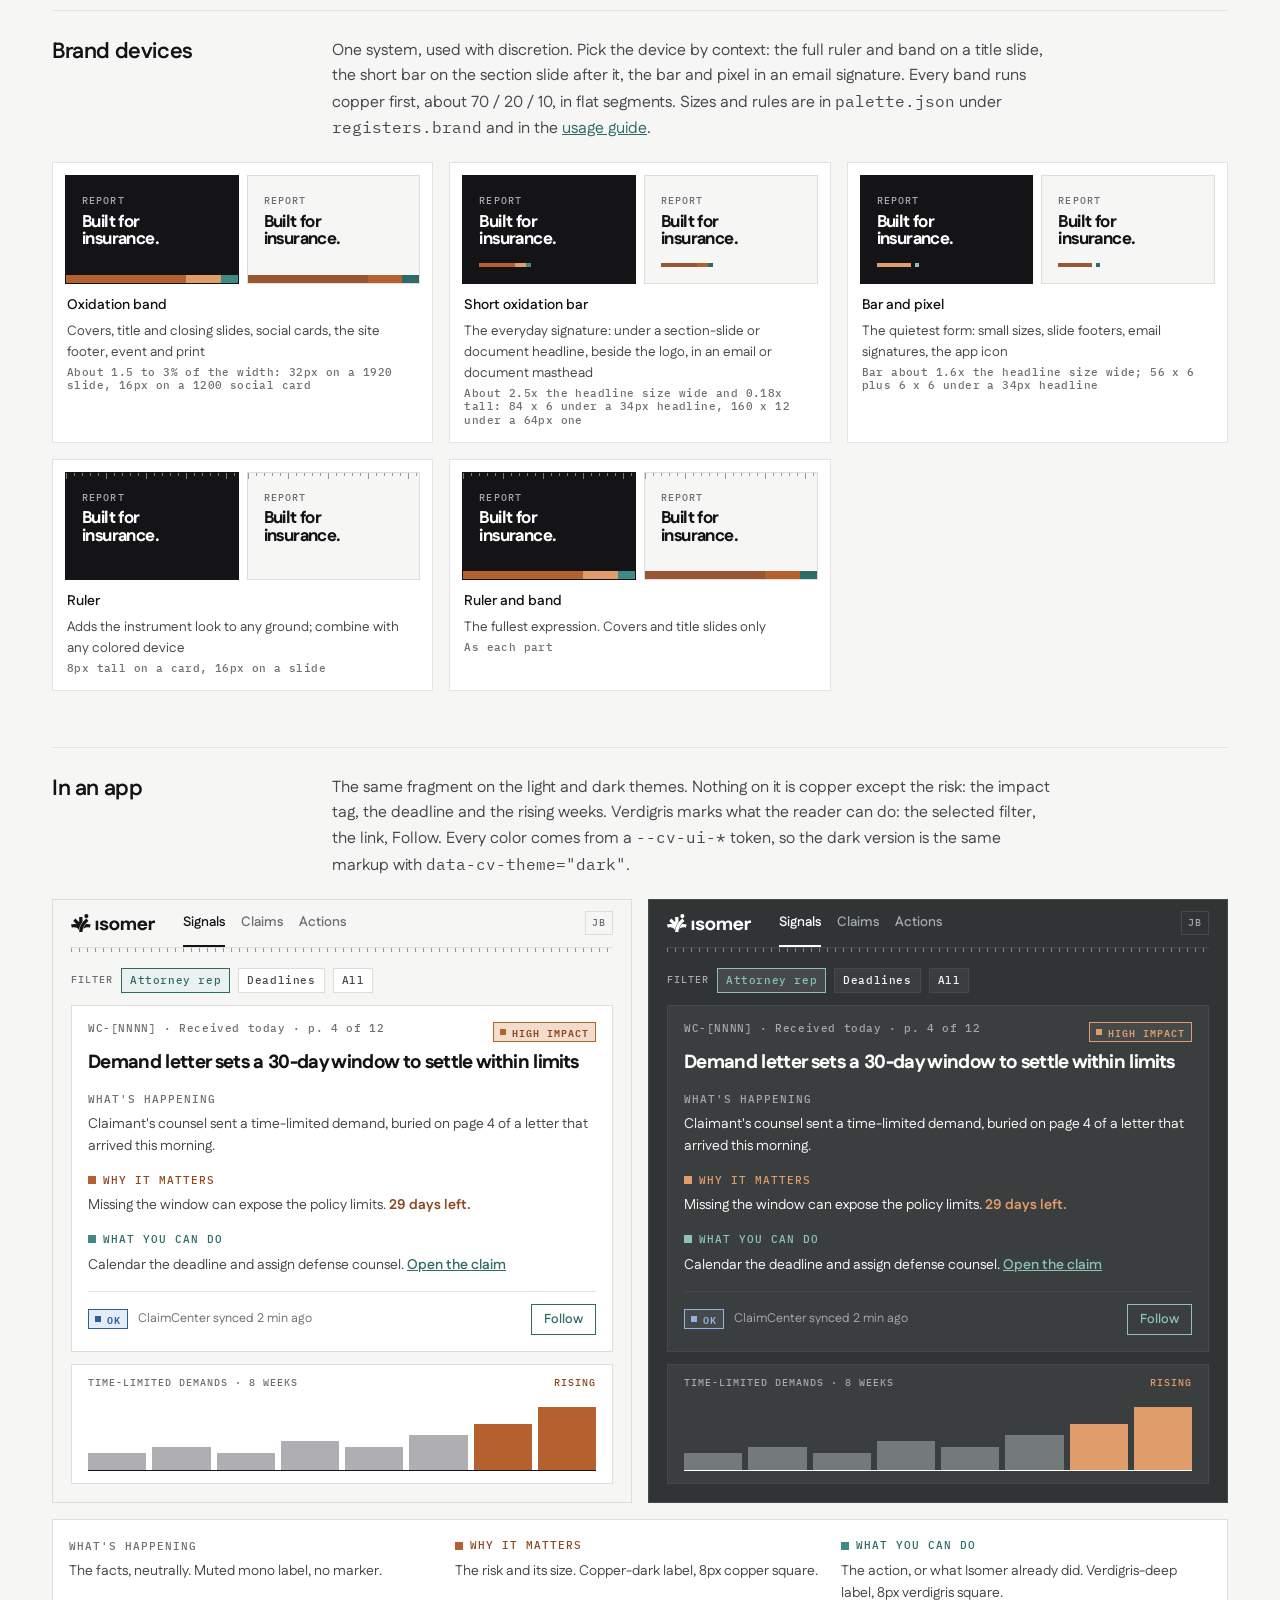
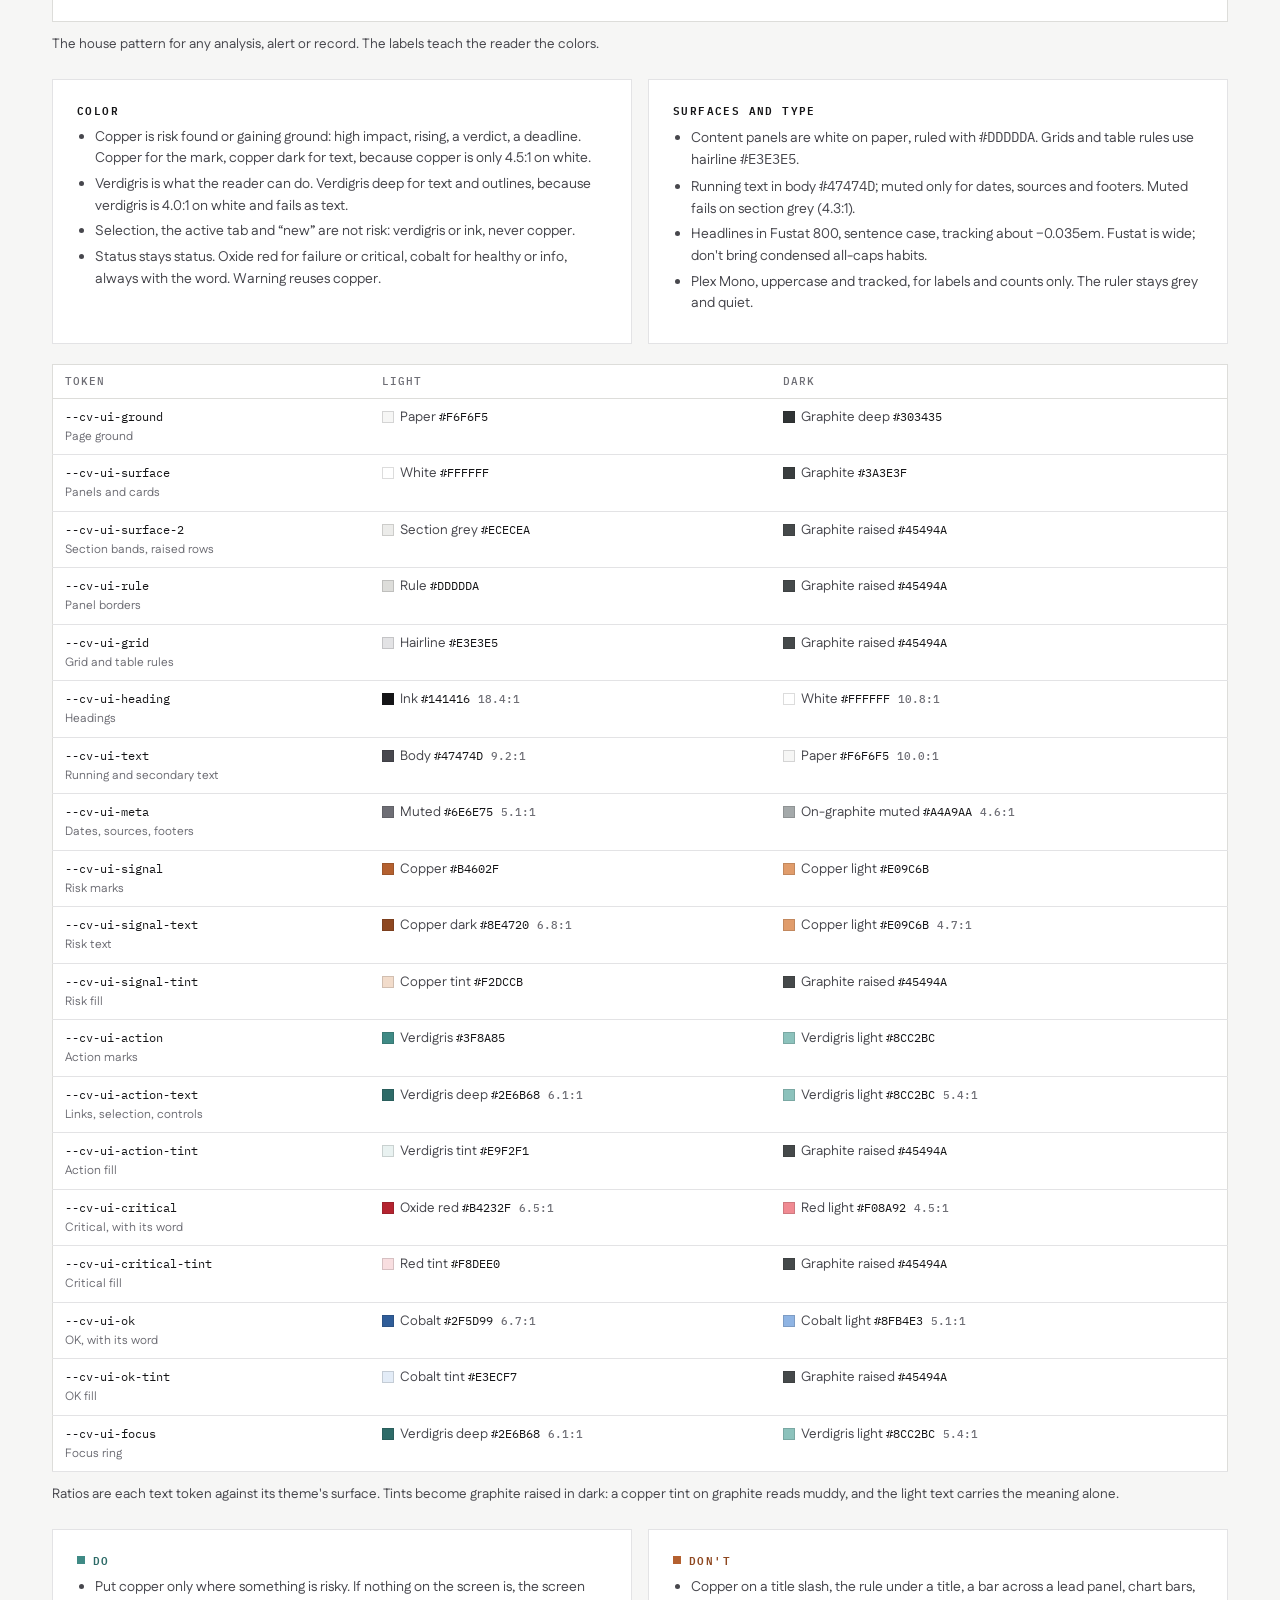
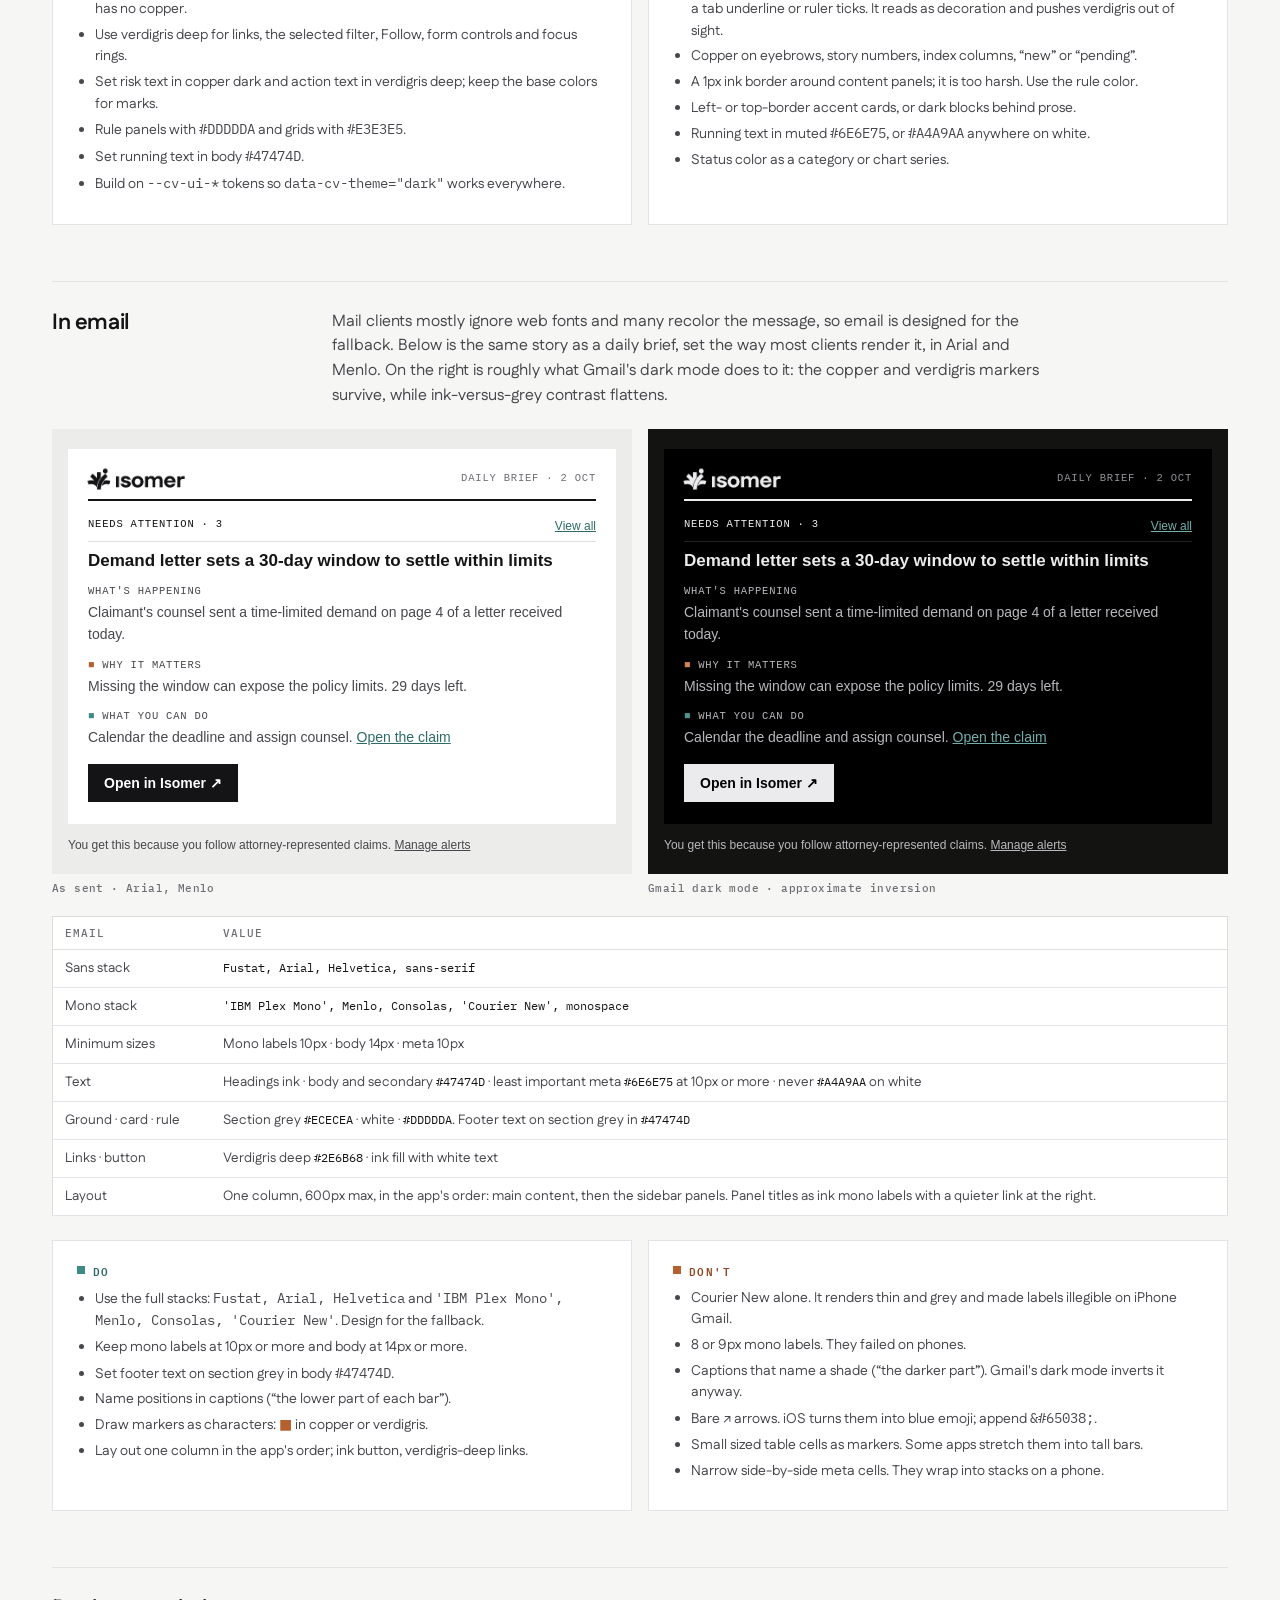
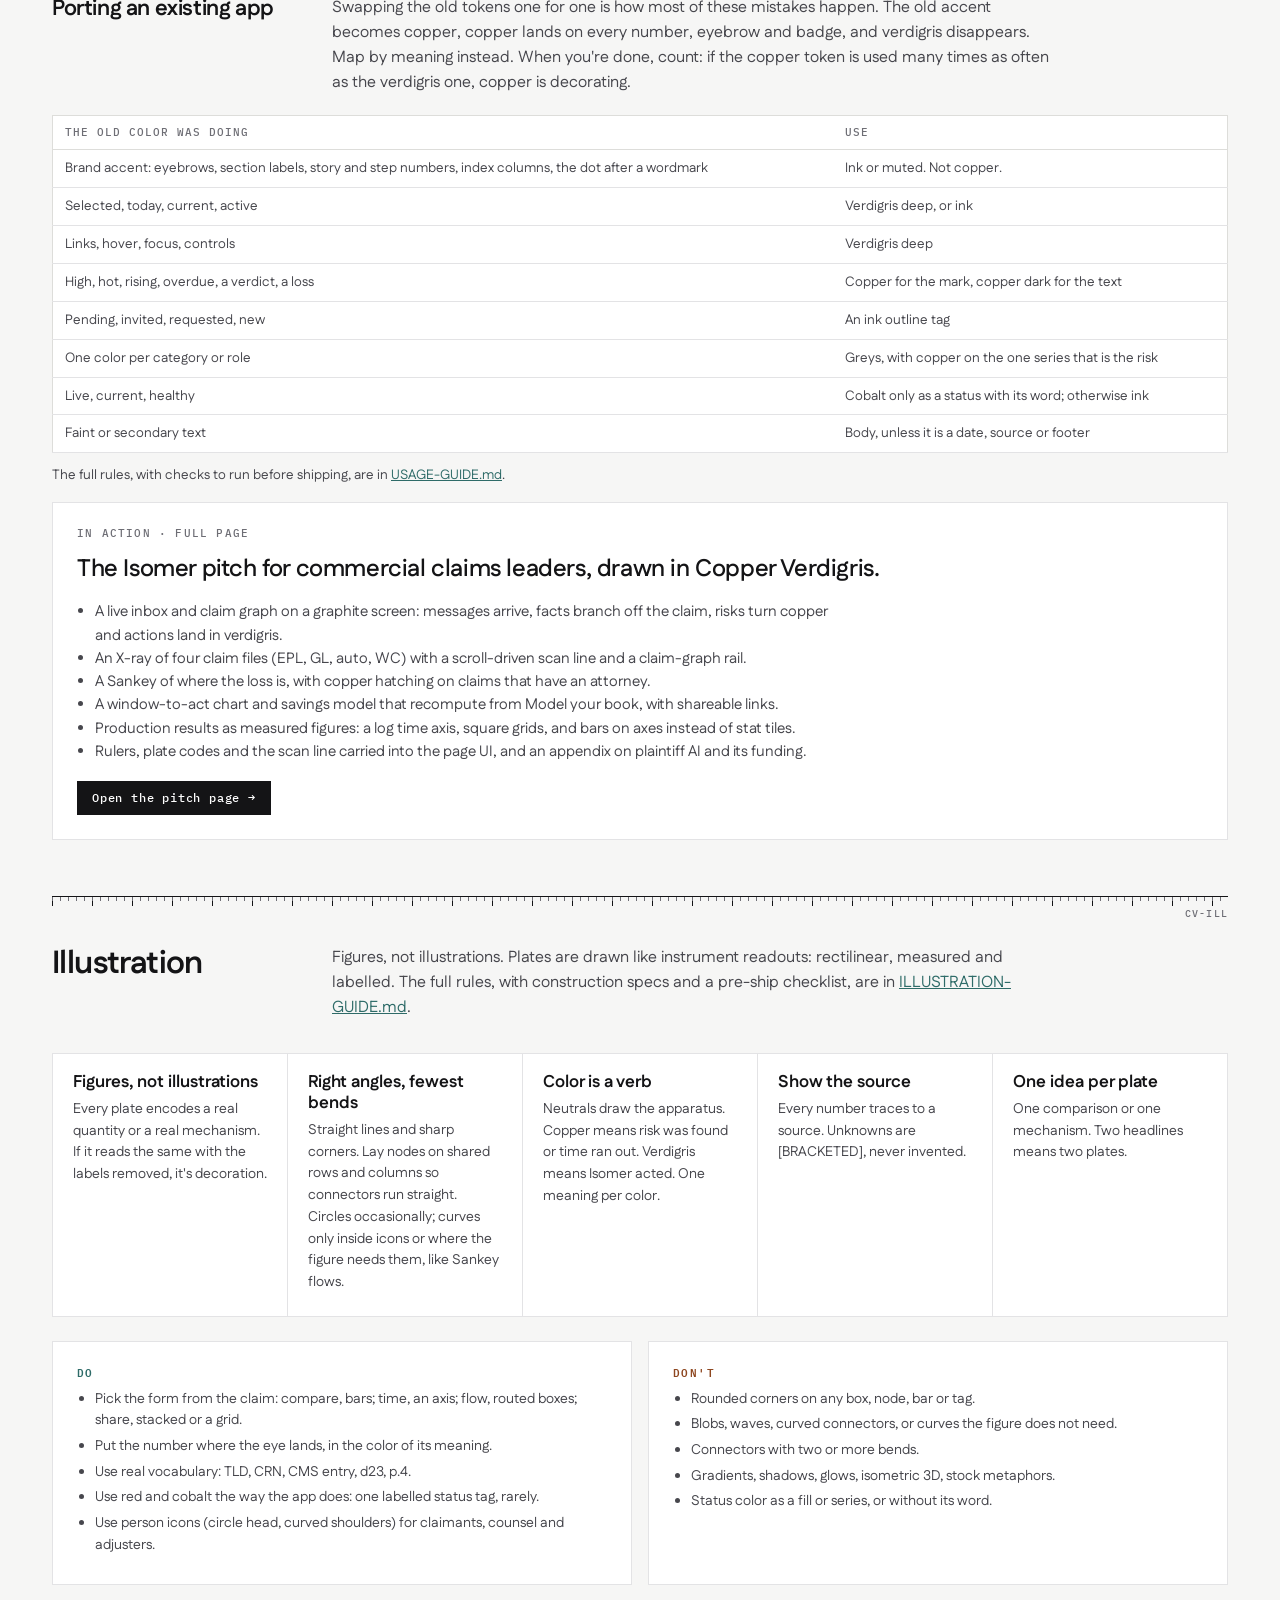
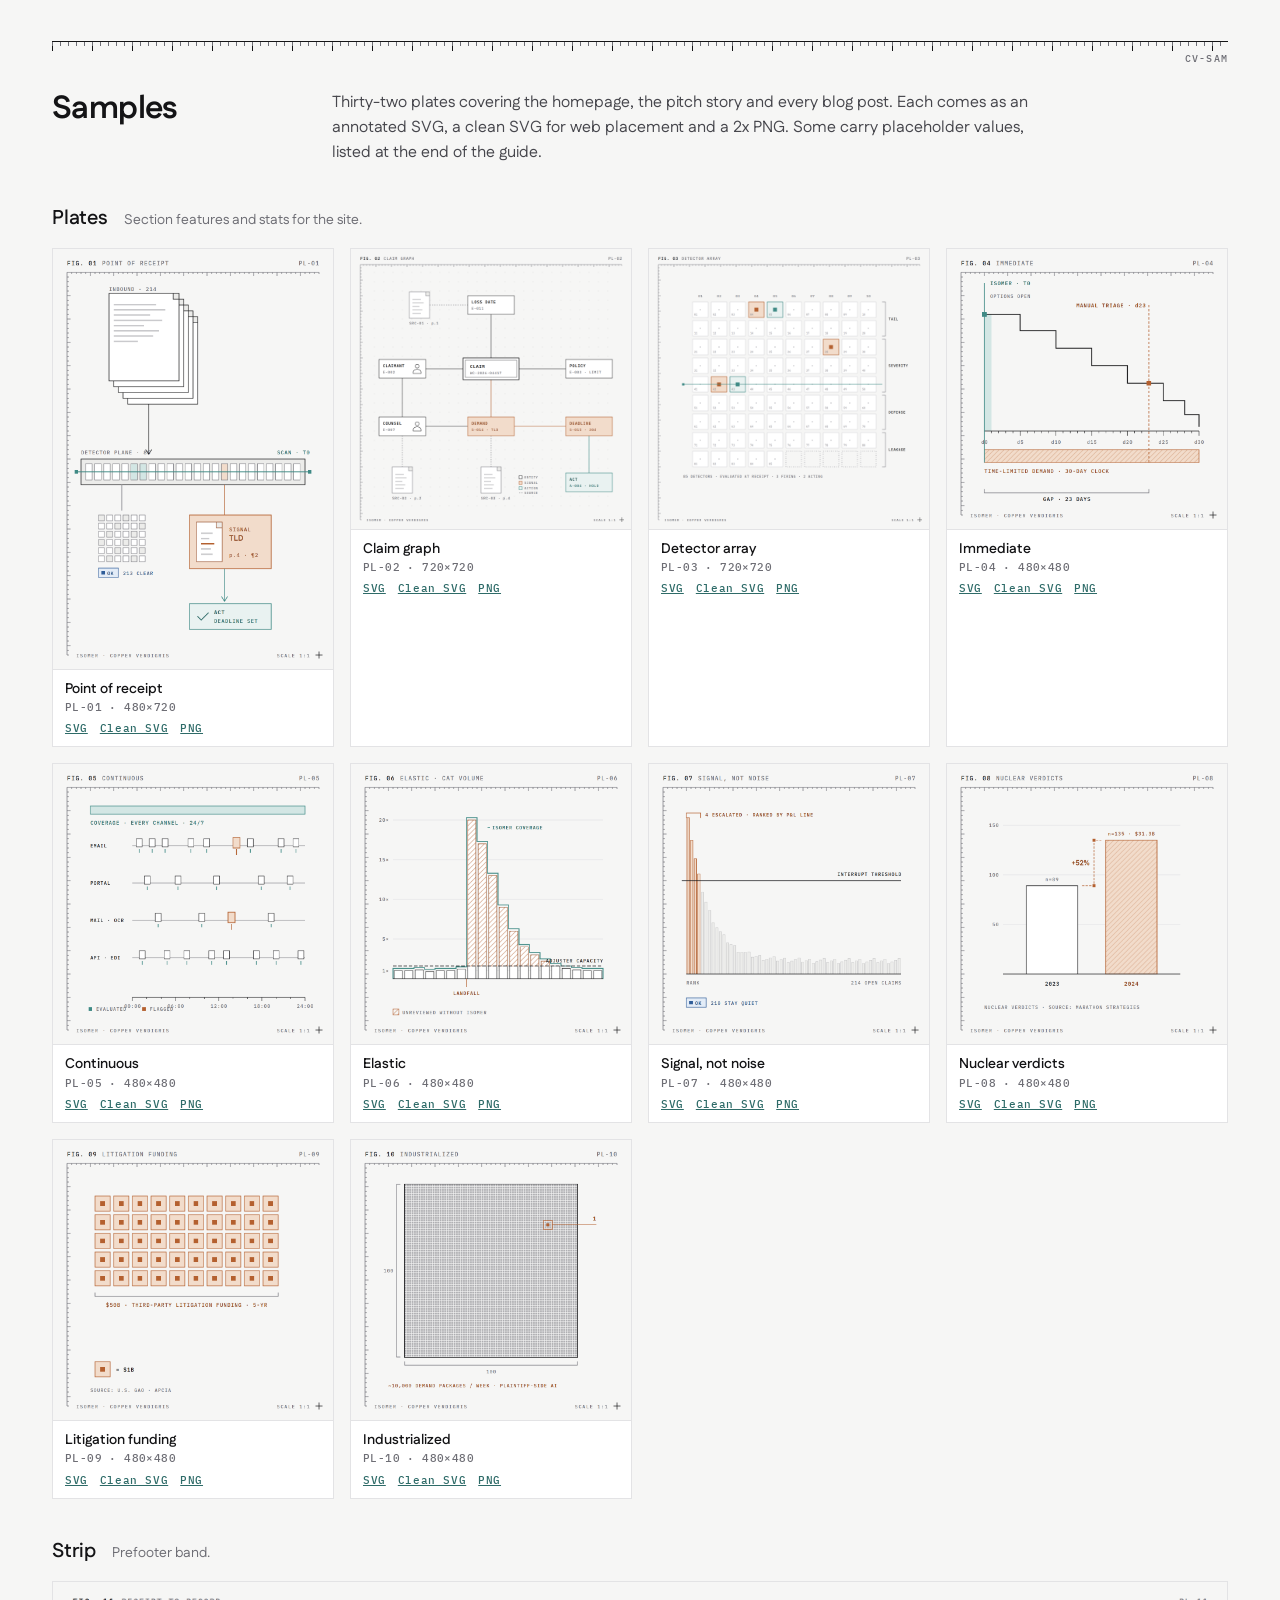
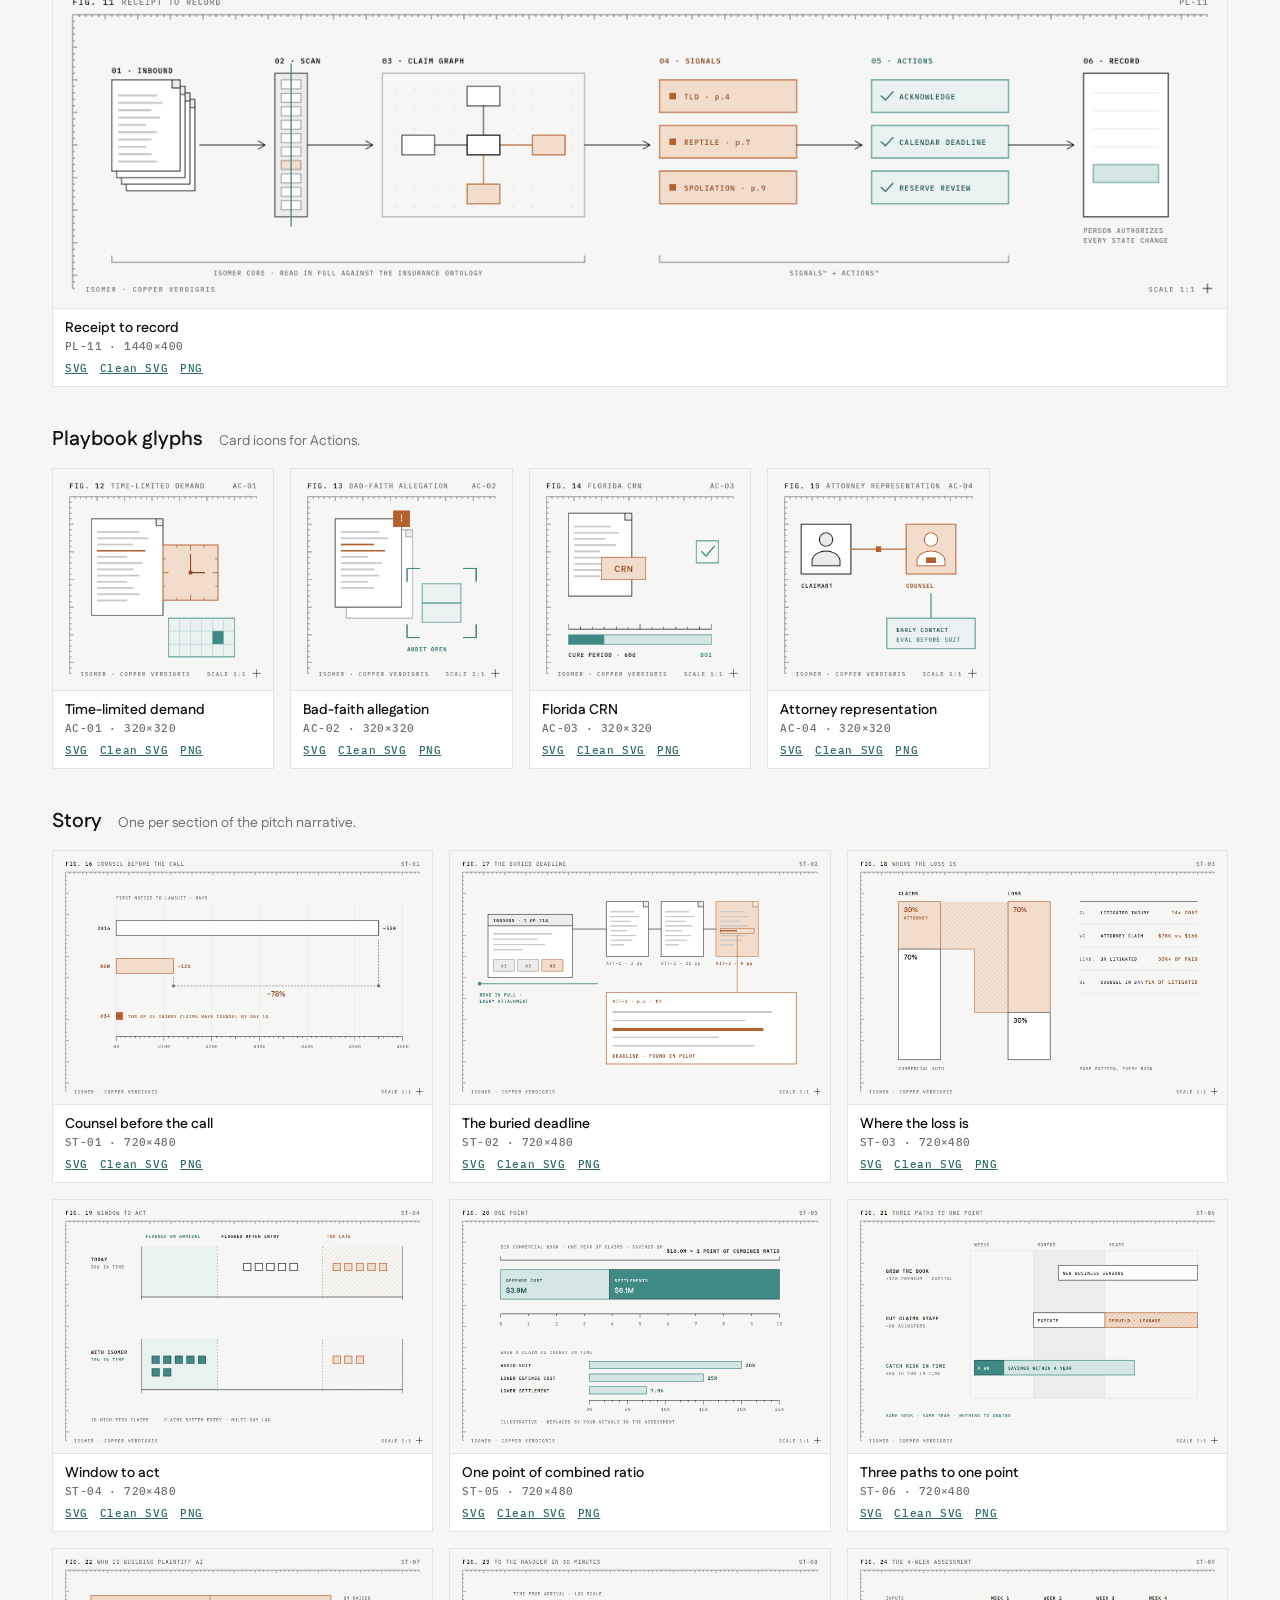
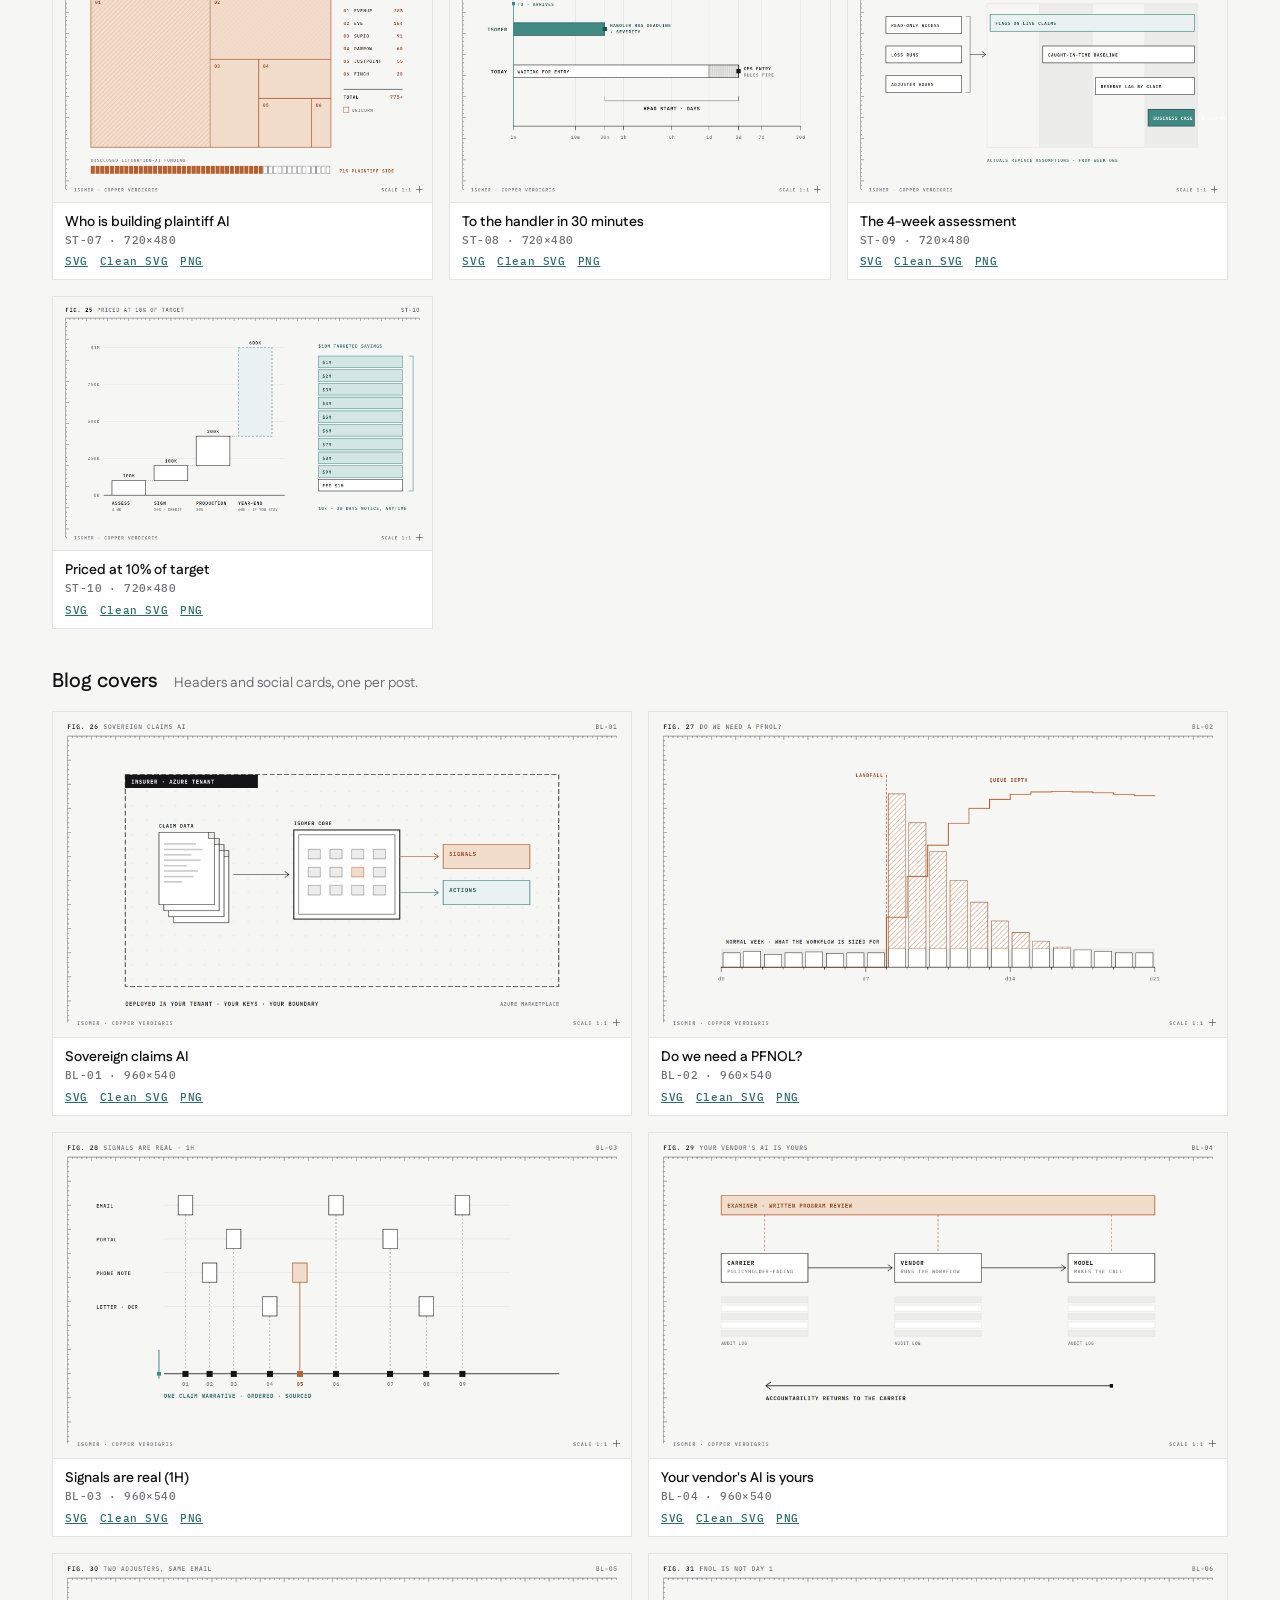
==== commit ea04aed6: "Add a logo board for the Copper Verdigris logos copper-verdigris/logos/ is now a page showing each b" ====
--- a/copper-verdigris/index.html
+++ b/copper-verdigris/index.html
@@ -239,7 +239,7 @@
 <h1><span class="cu">Copper</span> <span>signals.</span><br>Verdigris <em>acts.</em></h1>
 <p class="lede">A proposed replacement for Isomer's blue and purple palette. Black, white and grey carry the page. Copper marks risk and the moment something is flagged. Verdigris, the patina copper becomes, marks Isomer acting on it. Graphite is reserved for product screens; oxide red and cobalt for status.</p>
 <div class="links hero-cta"><a class="pri" href="../pitch-cv/">See it on a full page &rarr;</a><a href="ILLUSTRATION-GUIDE.md">Illustration guide</a><a href="USAGE-GUIDE.md">Usage guide</a></div>
-<p class="hero-files"><span>Files</span><a href="palette.json">palette.json</a><a href="tokens.css">tokens.css</a><a href="illustrations/index.json">illustrations/index.json</a><a href="#agents">All files &darr;</a></p>
+<p class="hero-files"><span>Files</span><a href="palette.json">palette.json</a><a href="tokens.css">tokens.css</a><a href="logos/">Logo board</a><a href="illustrations/index.json">illustrations/index.json</a><a href="#agents">All files &darr;</a></p>
 </div>
 <figure class="hero-fig"><video src="animations/point-of-receipt-1x1.mp4" poster="animations/point-of-receipt-1x1-poster.png" autoplay muted loop playsinline preload="metadata" aria-label="Point of receipt animation: a buried deadline turns copper and Isomer acts"></video>
 <figcaption><span>FIG. A1 · POINT OF RECEIPT</span><span>AN-01</span></figcaption></figure>
@@ -288,7 +288,8 @@
 <ul class="plain"><li>Ink or paper is the field. Copper is the metal; verdigris is only the patina trace at the end.</li>
 <li>Covers, slides, mastheads, footers, social cards, event and print. Product screens carry no devices.</li>
 <li>One colored device per view, in the frame, never touching data.</li>
-<li>Light shades on ink, deep shades on paper.</li></ul></div>
+<li>Light shades on ink, deep shades on paper.</li>
+<li>Logos: ink on paper, white on ink. Download them one at a time from the <a href="logos/">logo board</a>.</li></ul></div>
 <div class="card"><span class="cap">The work · verbs, sparingly</span>
 <div class="worktile"><div><span class="wt-l">Open demands</span><b>14</b></div><div><span class="wt-l">Past window</span><b class="risk-t">2</b></div><div><span class="wt-l">Assigned</span><b>12</b></div><a href="#at-work">Review the two</a></div>
 <ul class="plain"><li>Plates, animations, product UI, email, and any section that shows data.</li>
@@ -449,7 +450,7 @@
 <div class="ruler" aria-hidden="true"><span>CV-AGT</span></div>
 <div class="part-h"><div><h2 id="h-ag">For agents</h2></div>
 <p>Everything on this page comes from files in this folder, each at a stable URL. Read <code>palette.json</code> for values and meaning, and the guide before drawing.</p></div>
-<ul class="files"><li><a href="palette.json"><code>palette.json</code></a><span>Every color with hex, RGB, role, use and the semantic rules</span></li><li><a href="tokens.css"><code>tokens.css</code></a><span>CSS custom properties, prefixed --cv-, plus semantic aliases</span></li><li><a href="USAGE-GUIDE.md"><code>USAGE-GUIDE.md</code></a><span>Brand moments vs the work, product UI in light and dark, email, porting an app</span></li><li><a href="ILLUSTRATION-GUIDE.md"><code>ILLUSTRATION-GUIDE.md</code></a><span>The full illustration and animation rules, written for agents</span></li><li><a href="illustrations/index.json"><code>illustrations/index.json</code></a><span>Every plate: id, title, family, size, and SVG / clean SVG / PNG paths</span></li><li><a href="../pitch-cv/"><code>../pitch-cv/</code></a><span>Reference page: the palette and illustration rules applied to the full pitch; its README.md lists every change</span></li><li><a href="source/plates.py"><code>source/plates.py</code></a><span>Drawing primitives and every plate as a function; export.py writes the SVGs</span></li><li><a href="source/anim2.py"><code>source/anim2.py</code></a><span>Frame-by-frame animation renderer (cairosvg + ffmpeg)</span></li></ul>
+<ul class="files"><li><a href="palette.json"><code>palette.json</code></a><span>Every color with hex, RGB, role, use and the semantic rules</span></li><li><a href="tokens.css"><code>tokens.css</code></a><span>CSS custom properties, prefixed --cv-, plus semantic aliases</span></li><li><a href="USAGE-GUIDE.md"><code>USAGE-GUIDE.md</code></a><span>Brand moments vs the work, product UI in light and dark, email, porting an app</span></li><li><a href="ILLUSTRATION-GUIDE.md"><code>ILLUSTRATION-GUIDE.md</code></a><span>The full illustration and animation rules, written for agents</span></li><li><a href="logos/"><code>logos/</code></a><span>Logo board: black and white logos in SVG and PNG, one download at a time</span></li><li><a href="illustrations/index.json"><code>illustrations/index.json</code></a><span>Every plate: id, title, family, size, and SVG / clean SVG / PNG paths</span></li><li><a href="../pitch-cv/"><code>../pitch-cv/</code></a><span>Reference page: the palette and illustration rules applied to the full pitch; its README.md lists every change</span></li><li><a href="source/plates.py"><code>source/plates.py</code></a><span>Drawing primitives and every plate as a function; export.py writes the SVGs</span></li><li><a href="source/anim2.py"><code>source/anim2.py</code></a><span>Frame-by-frame animation renderer (cairosvg + ffmpeg)</span></li></ul>
 <pre><span class="c"># palette values and semantics</span>
 <span class="k">curl</span> -s https://isomer-ai.github.io/brand/copper-verdigris/palette.json | jq '.families[].colors[] | {token, hex}'
 
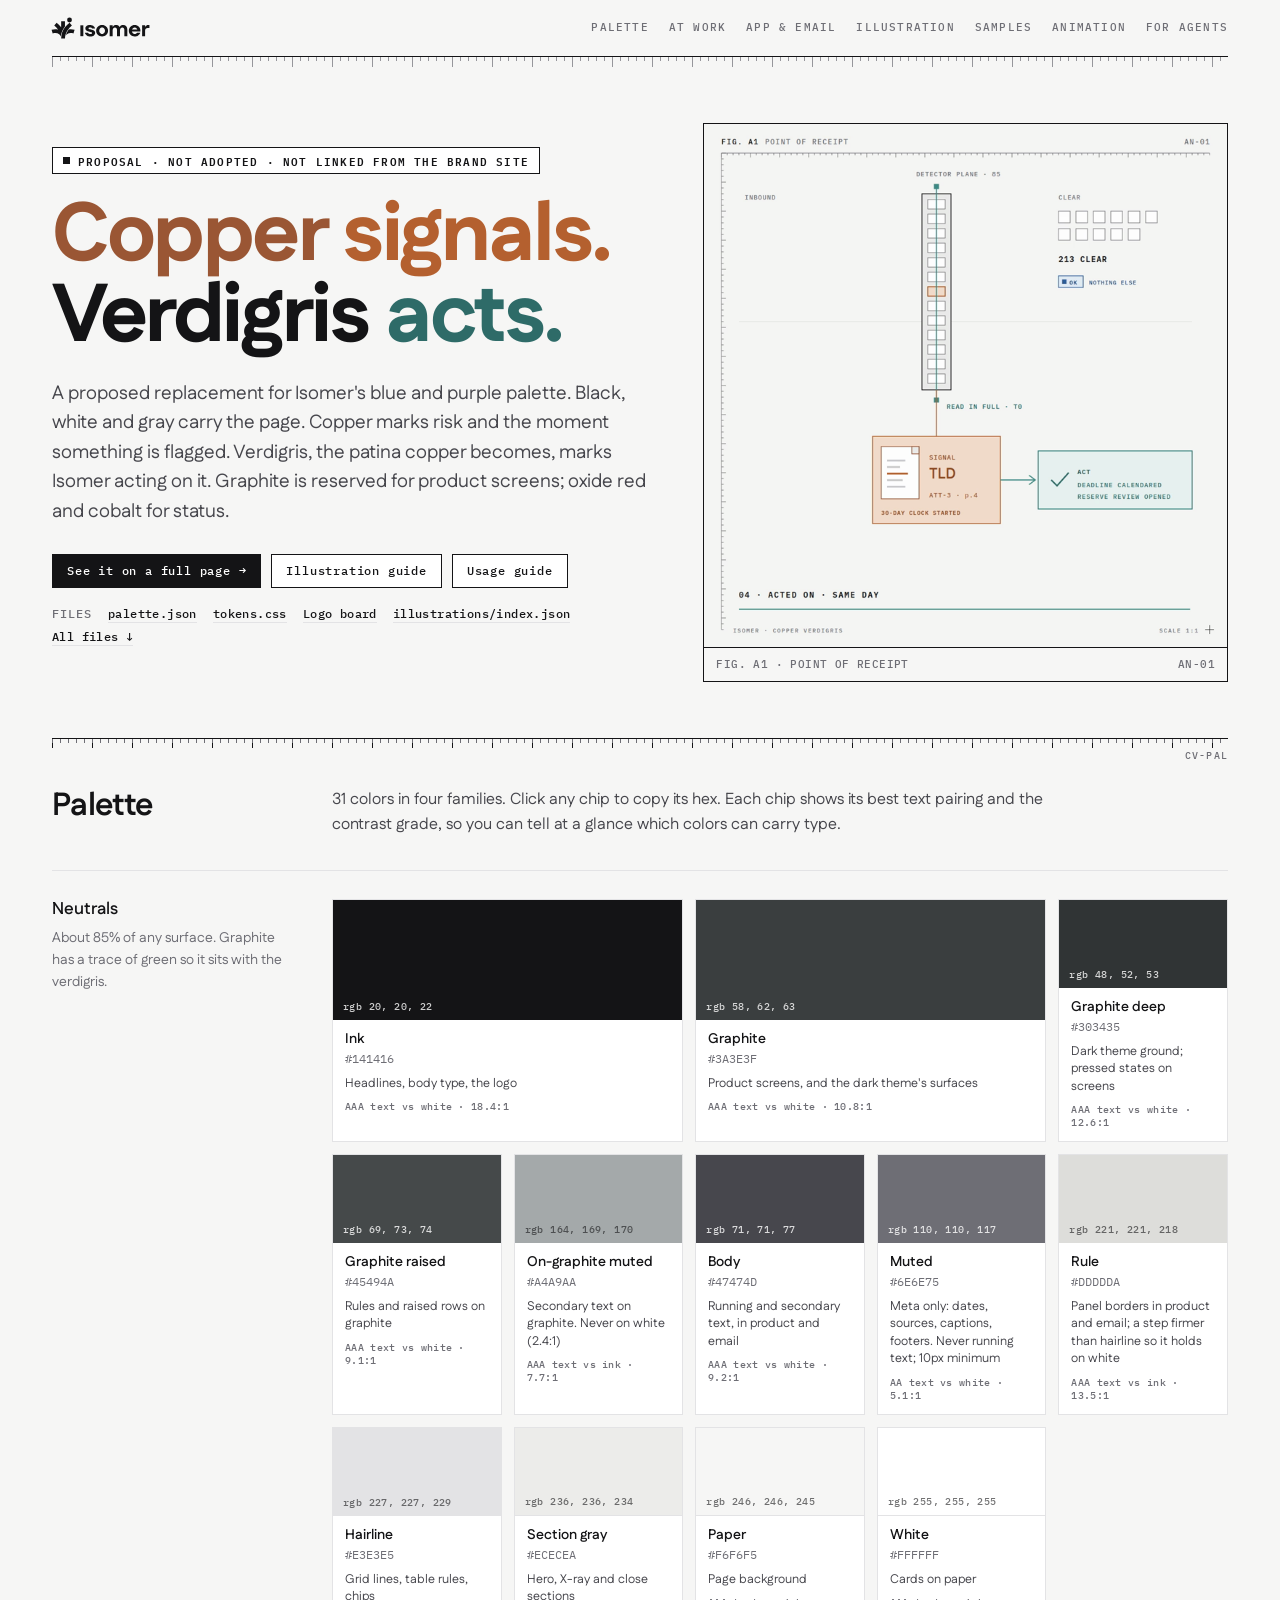
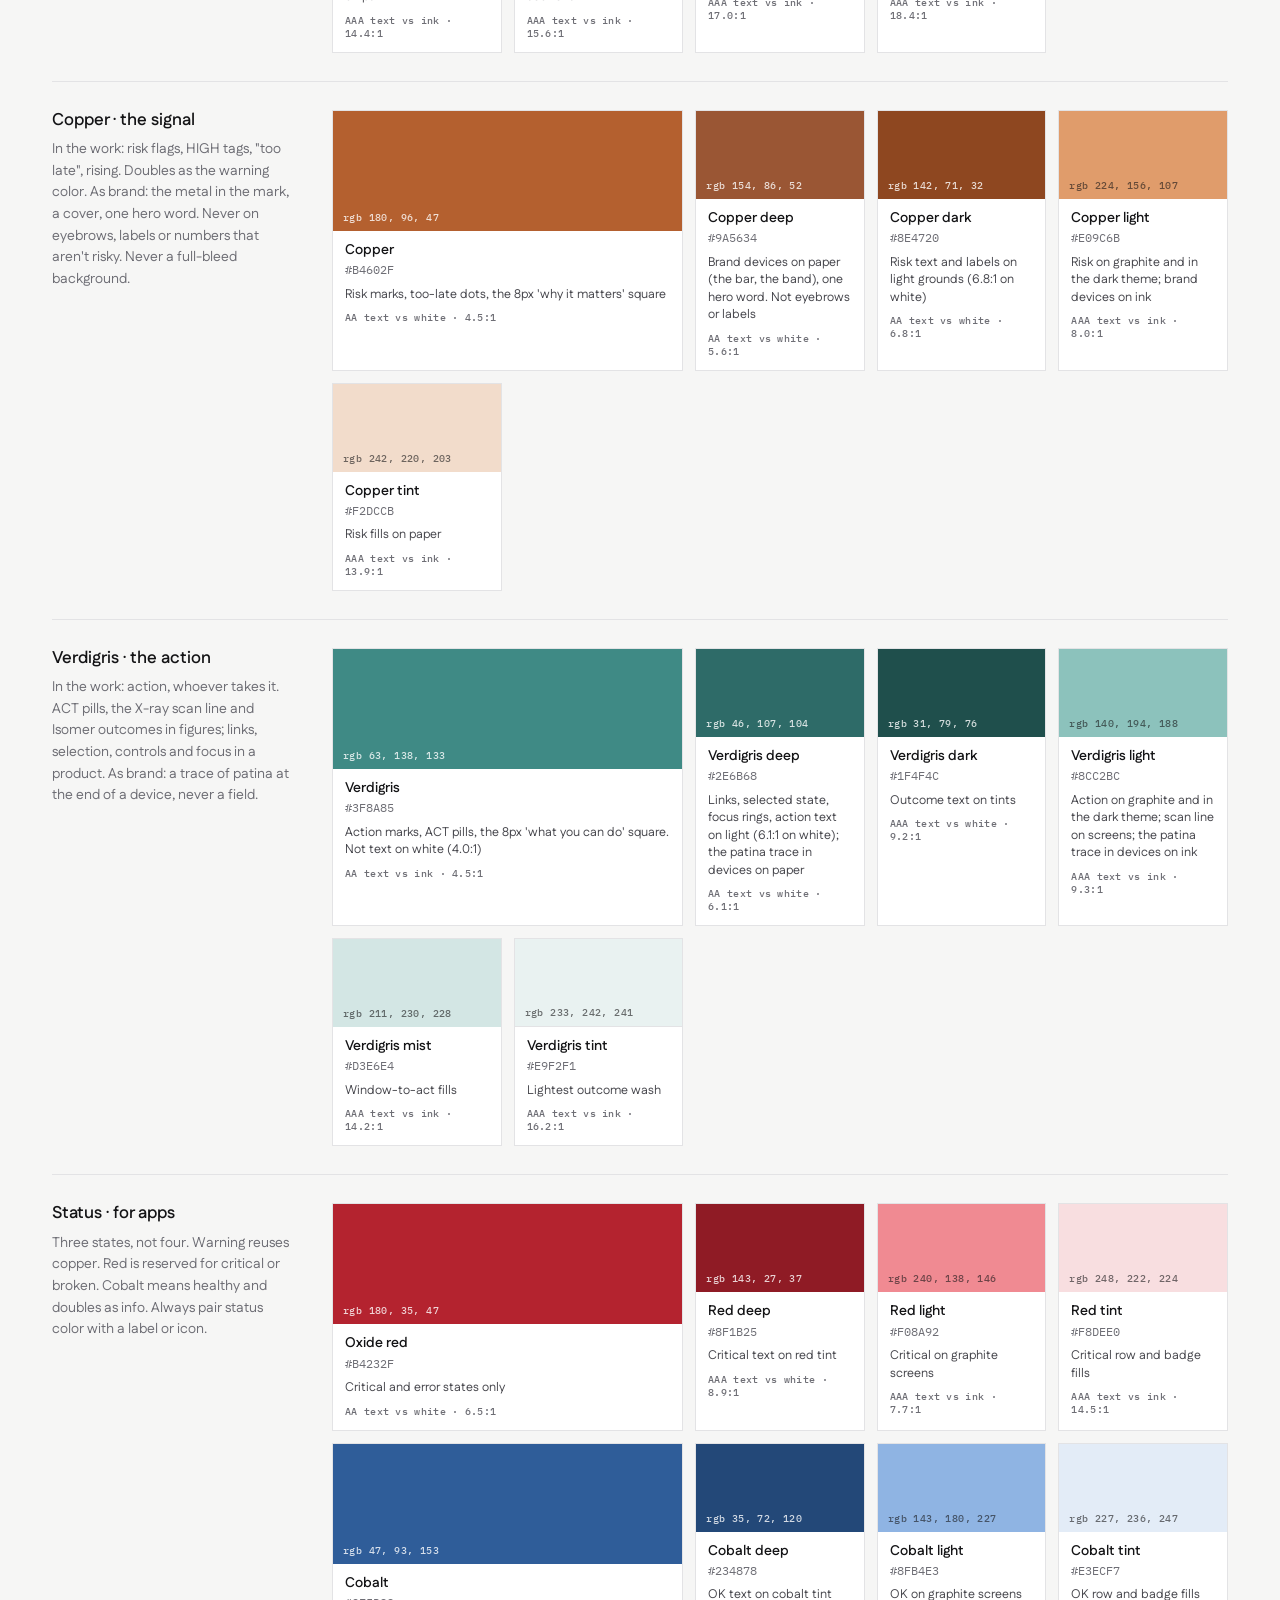
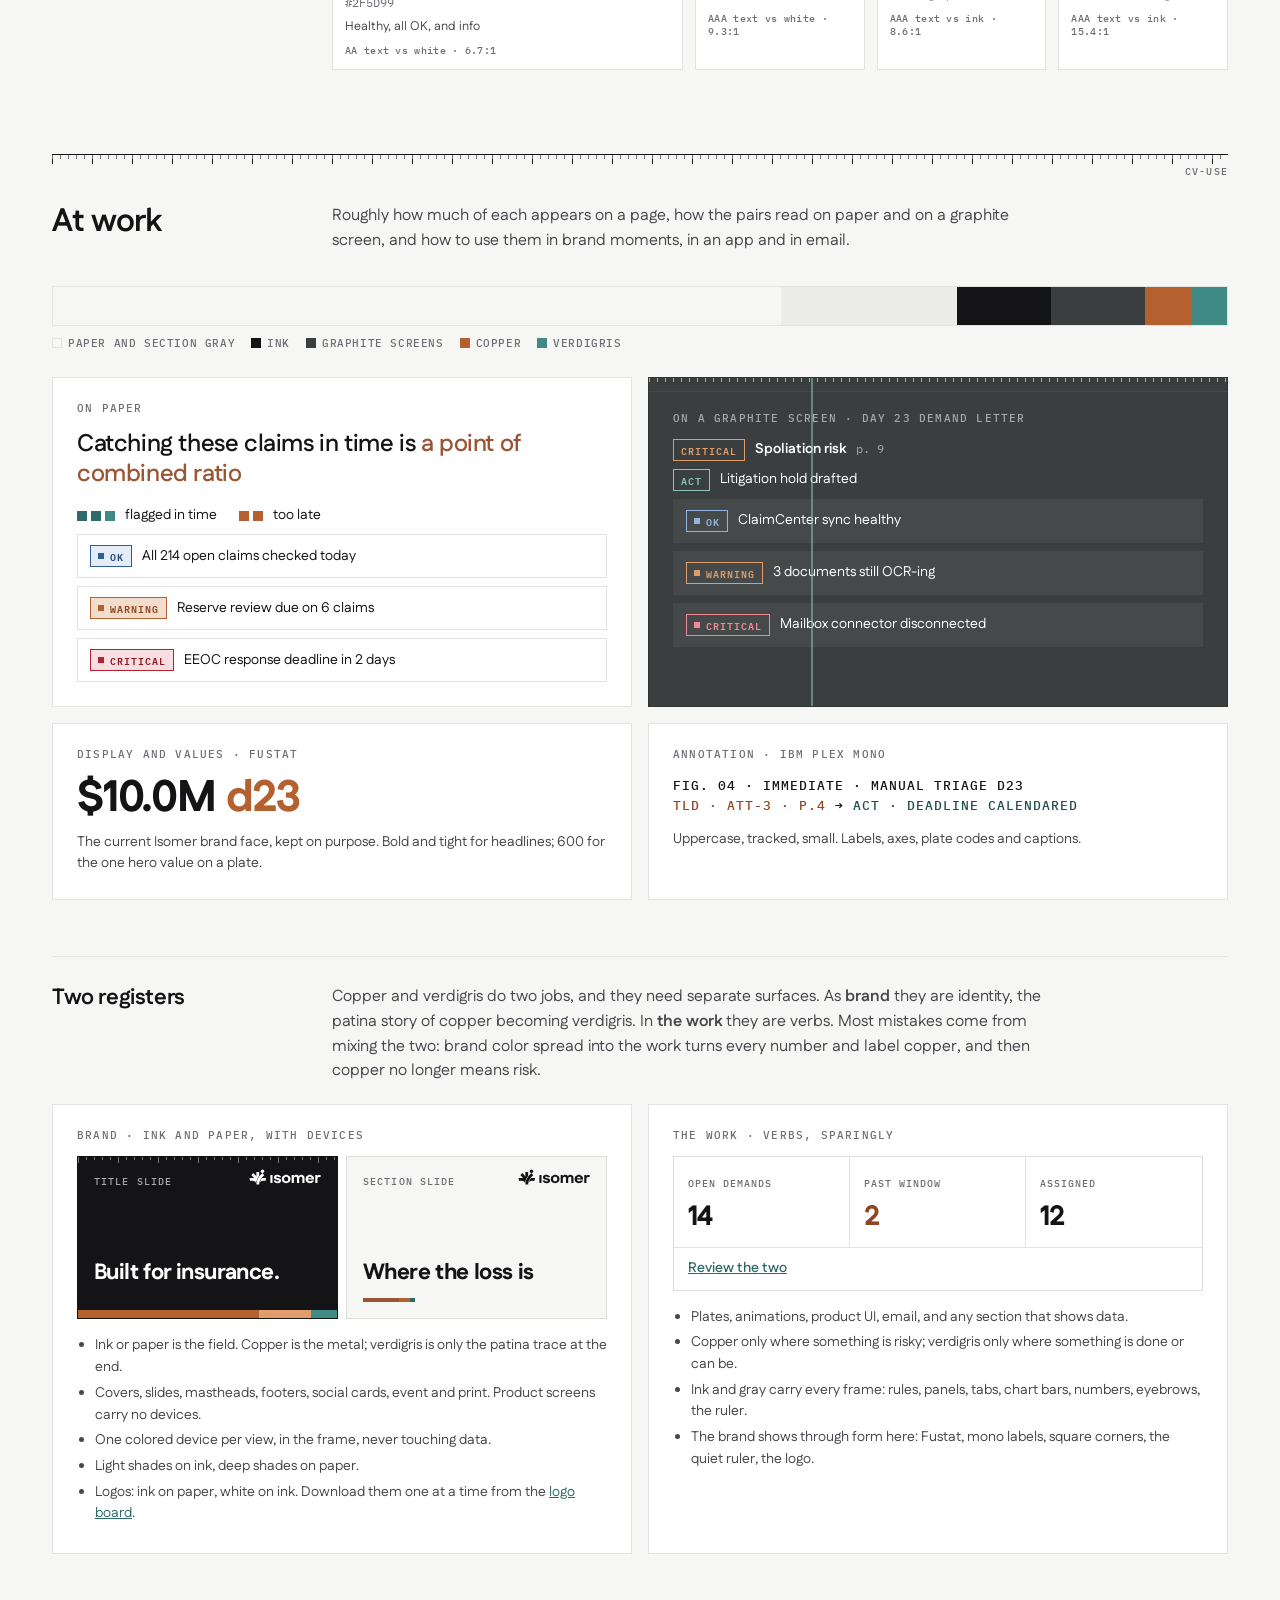
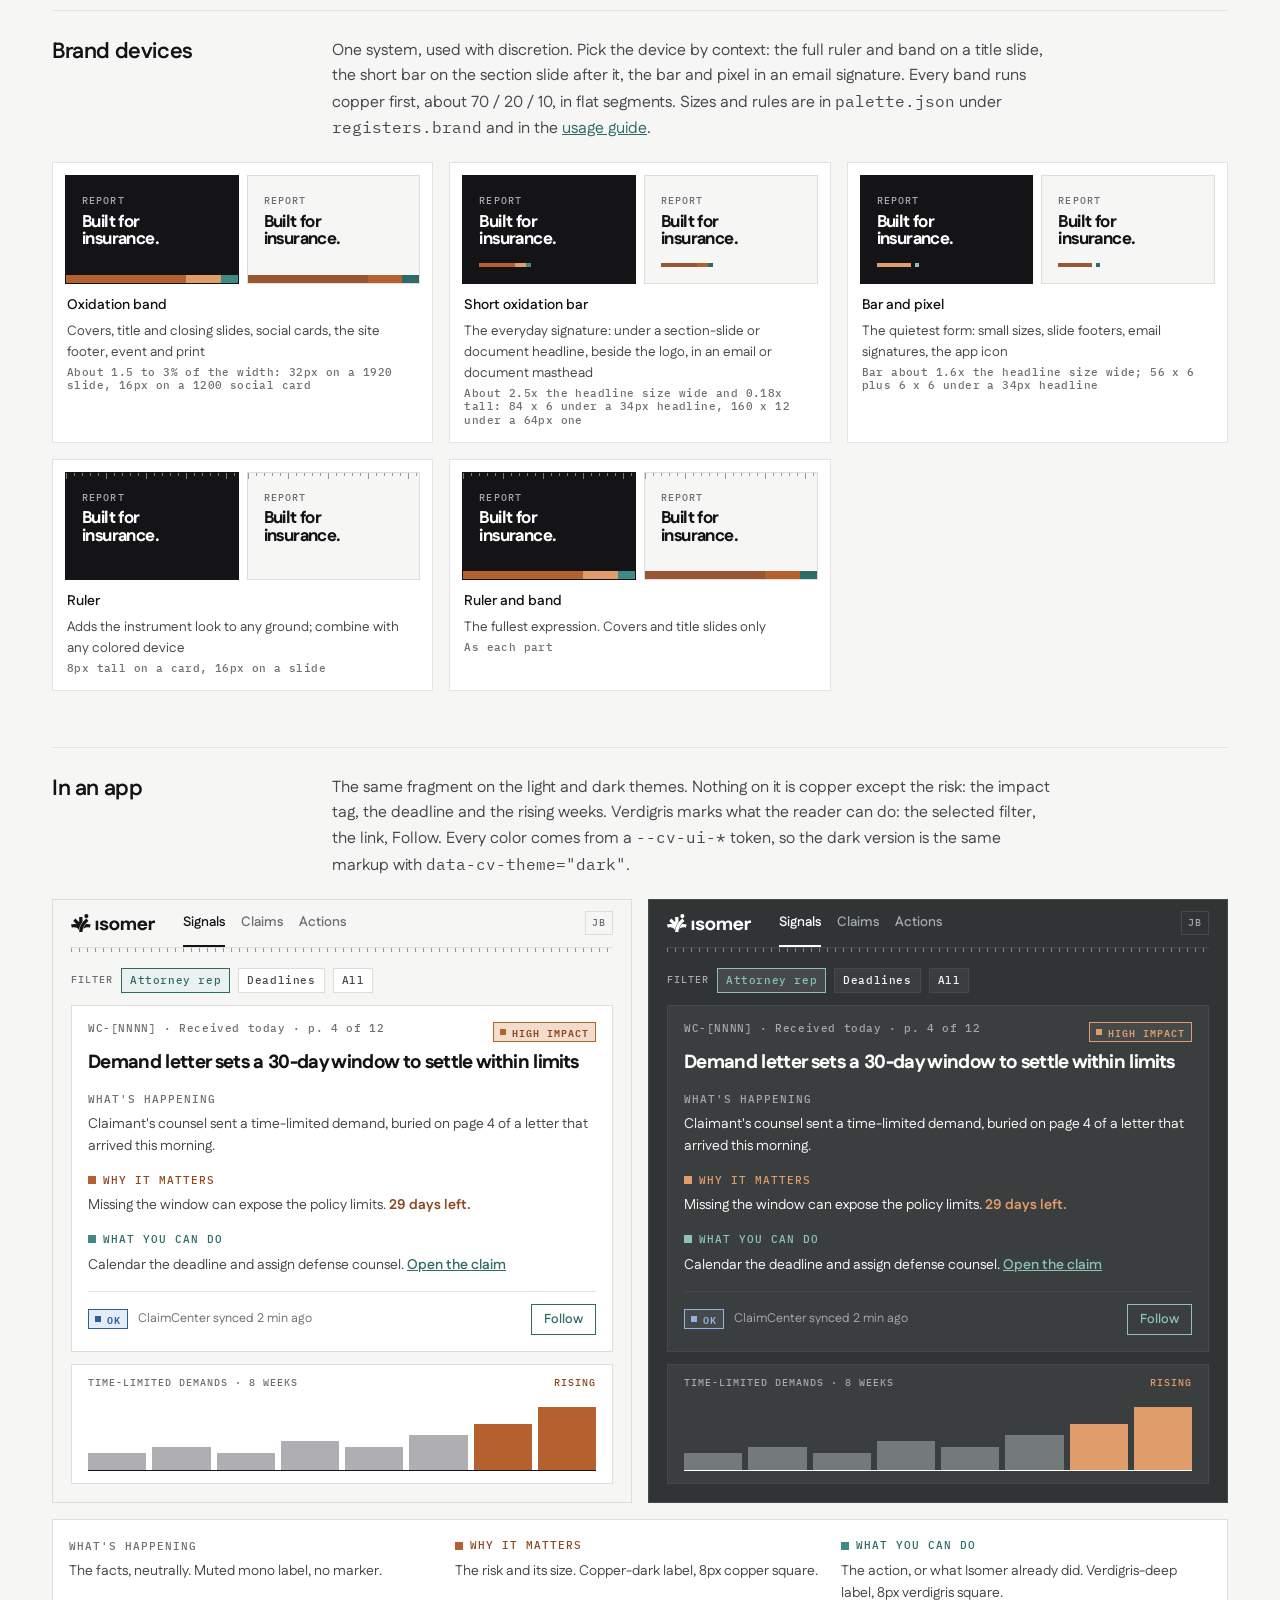
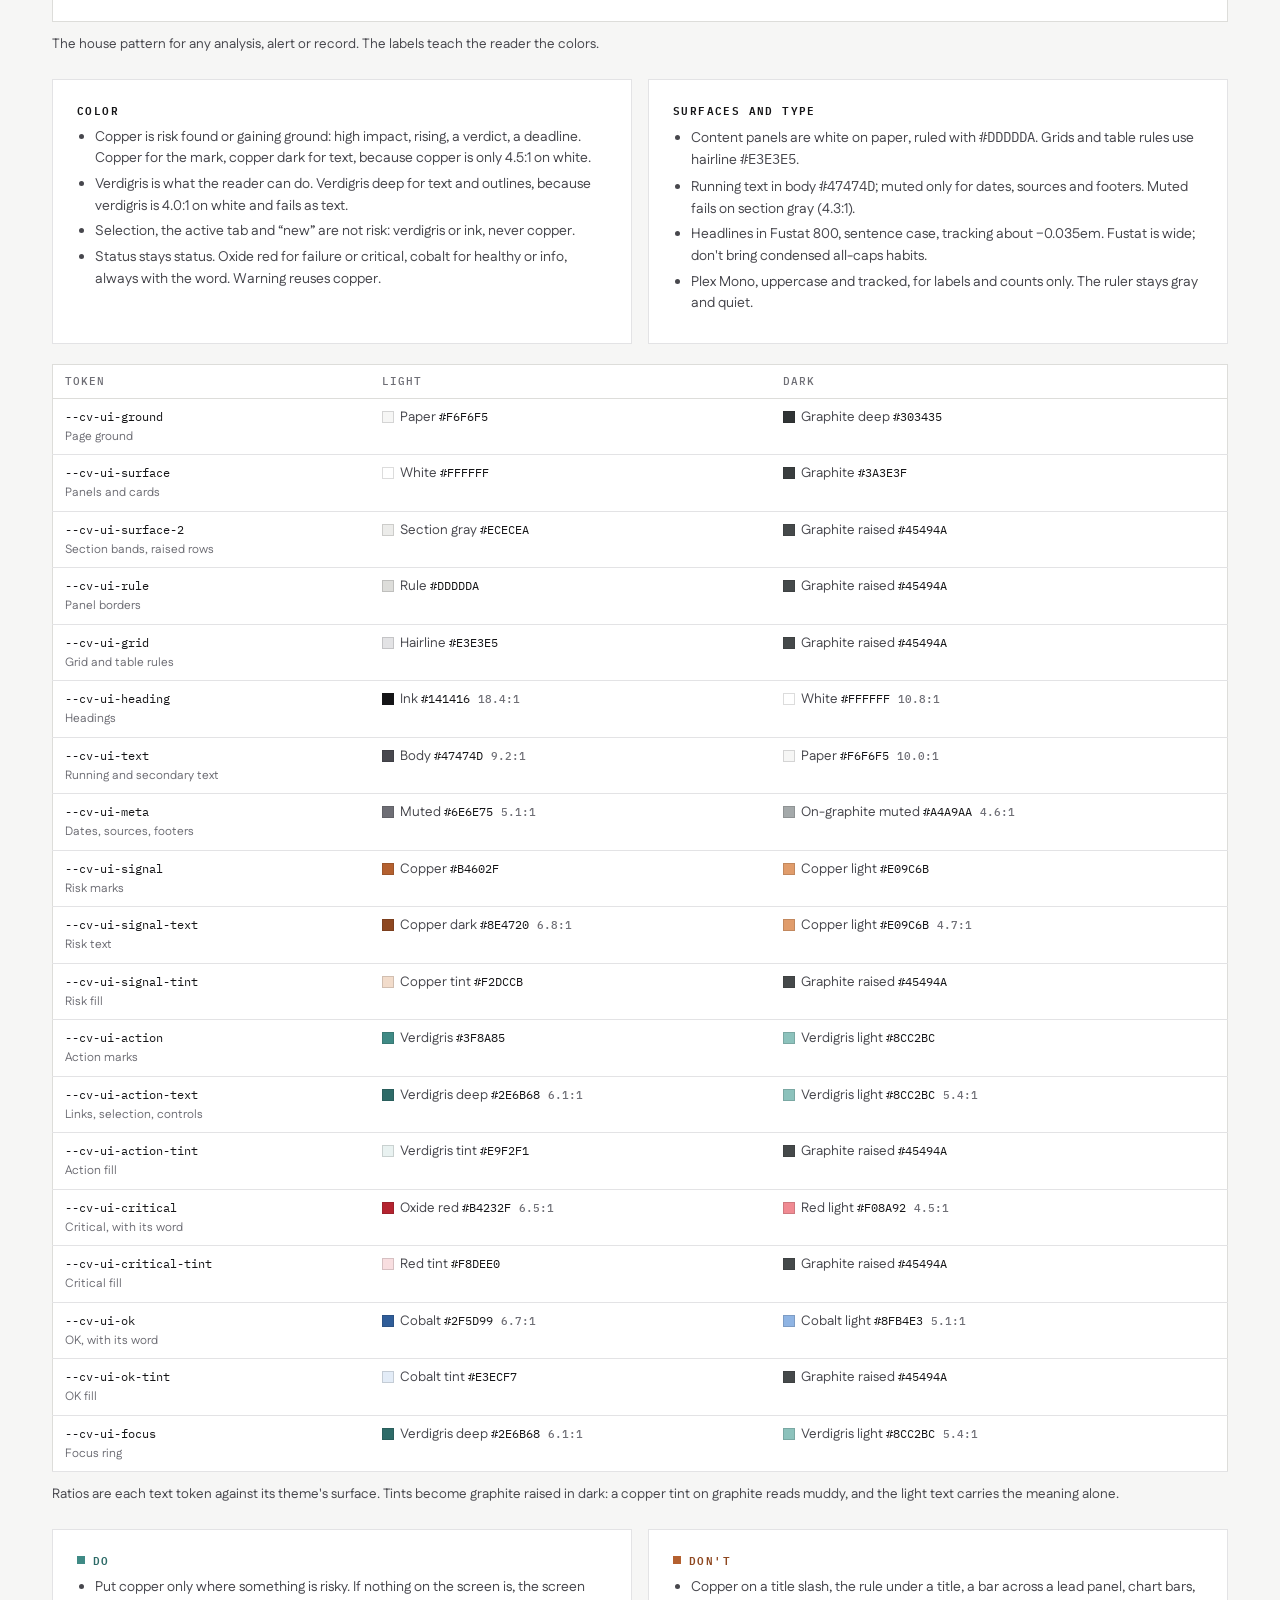
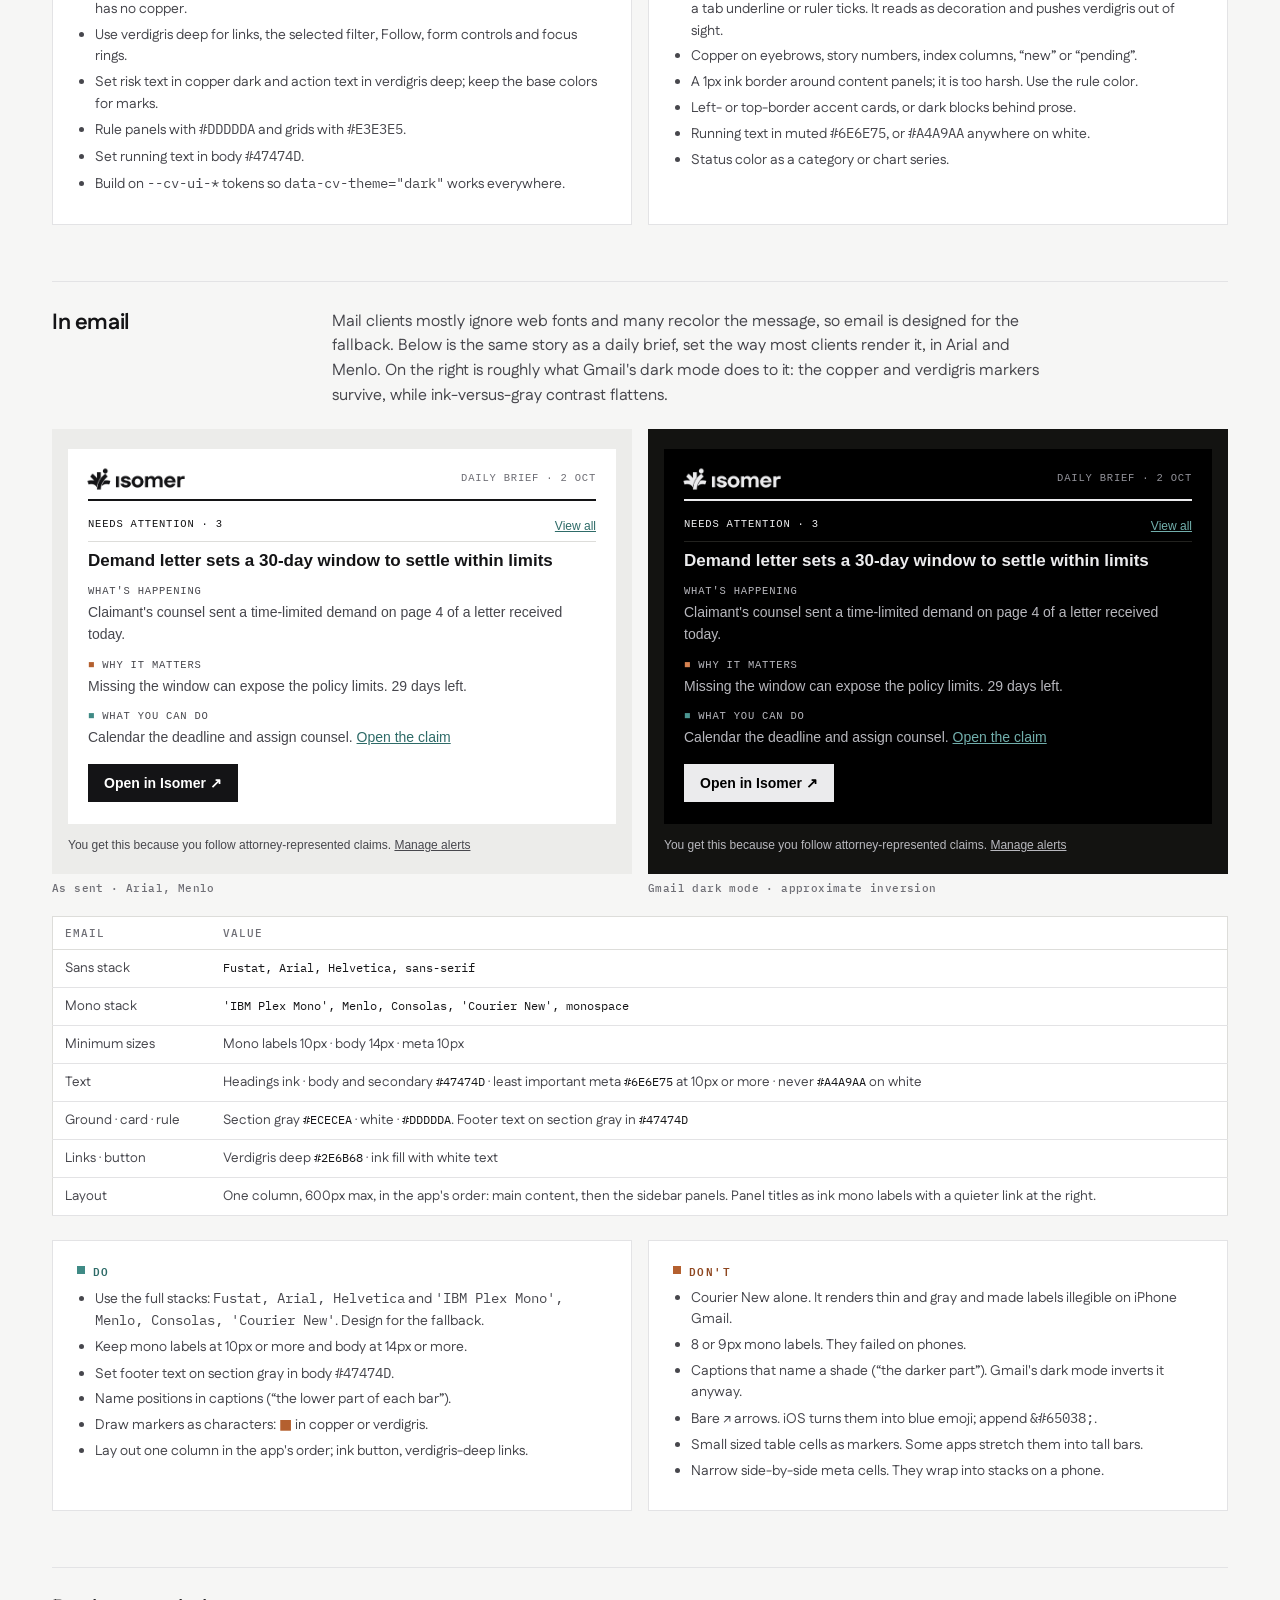
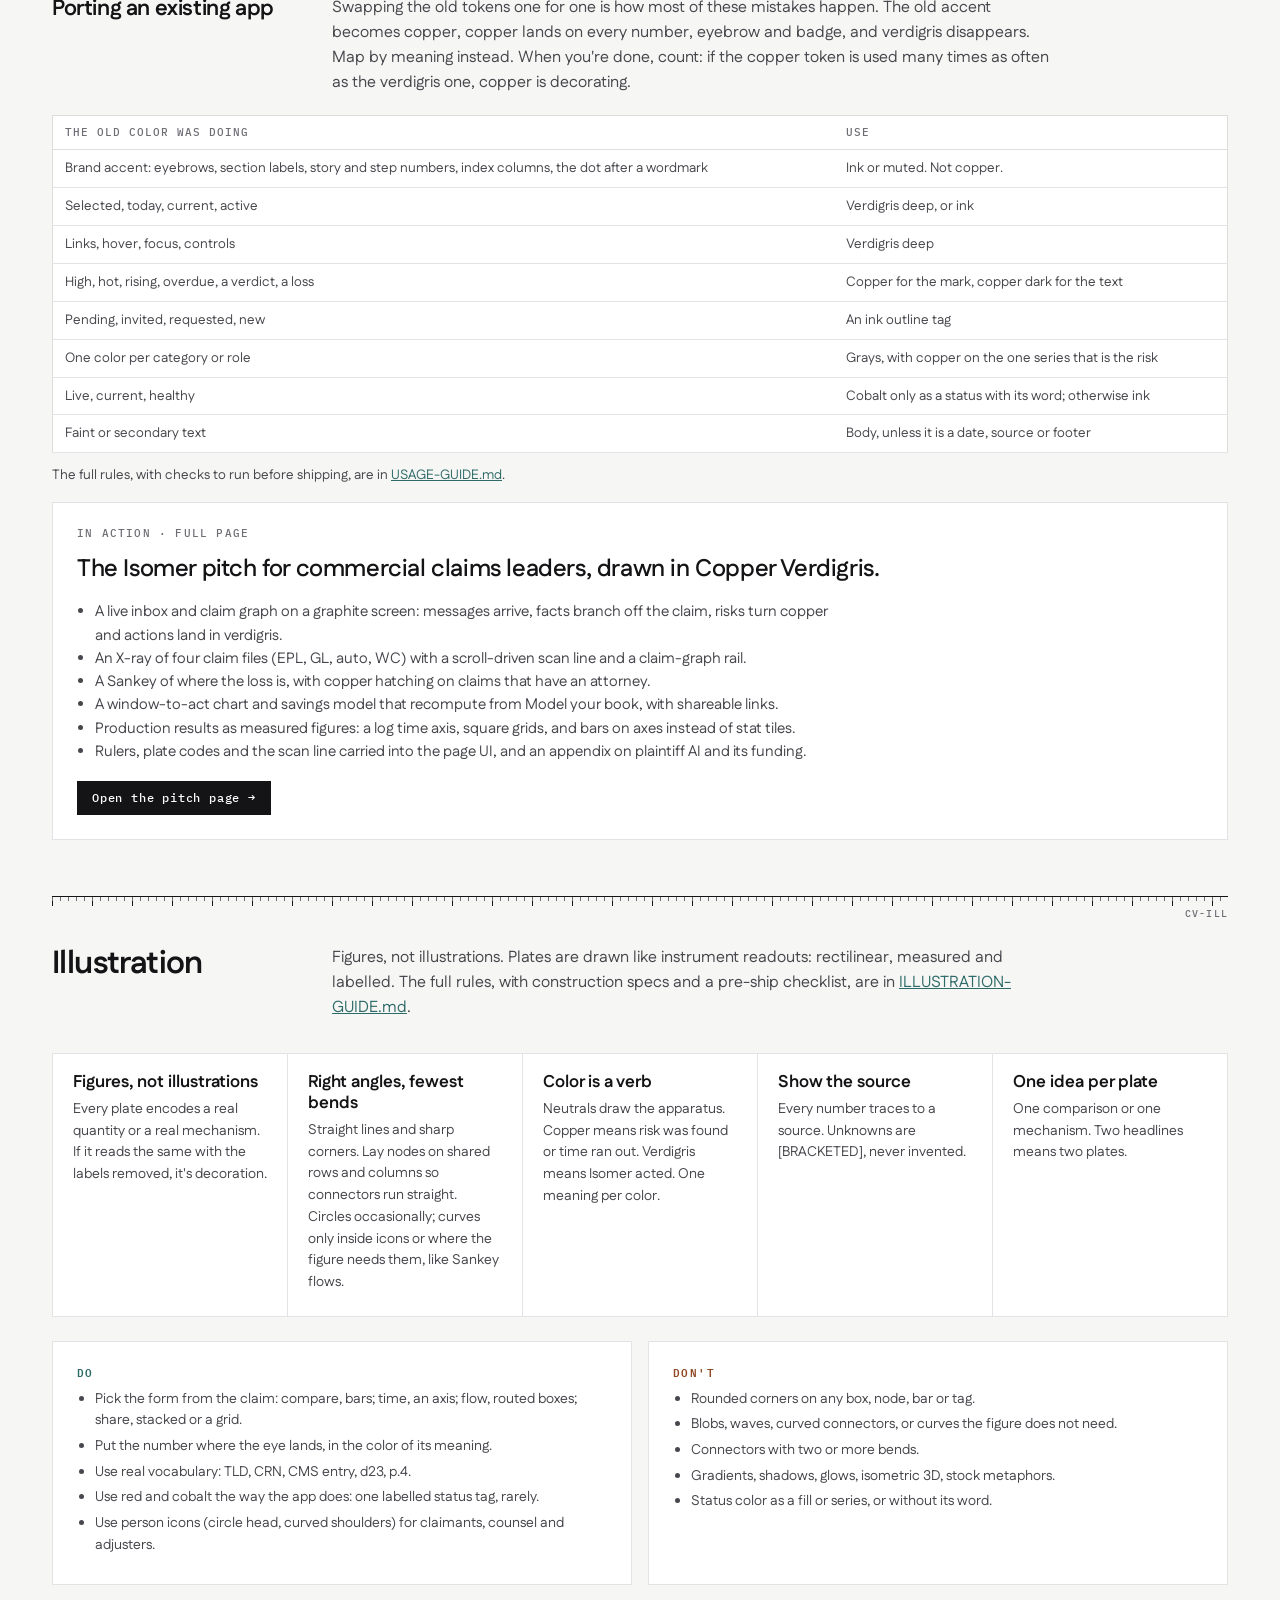
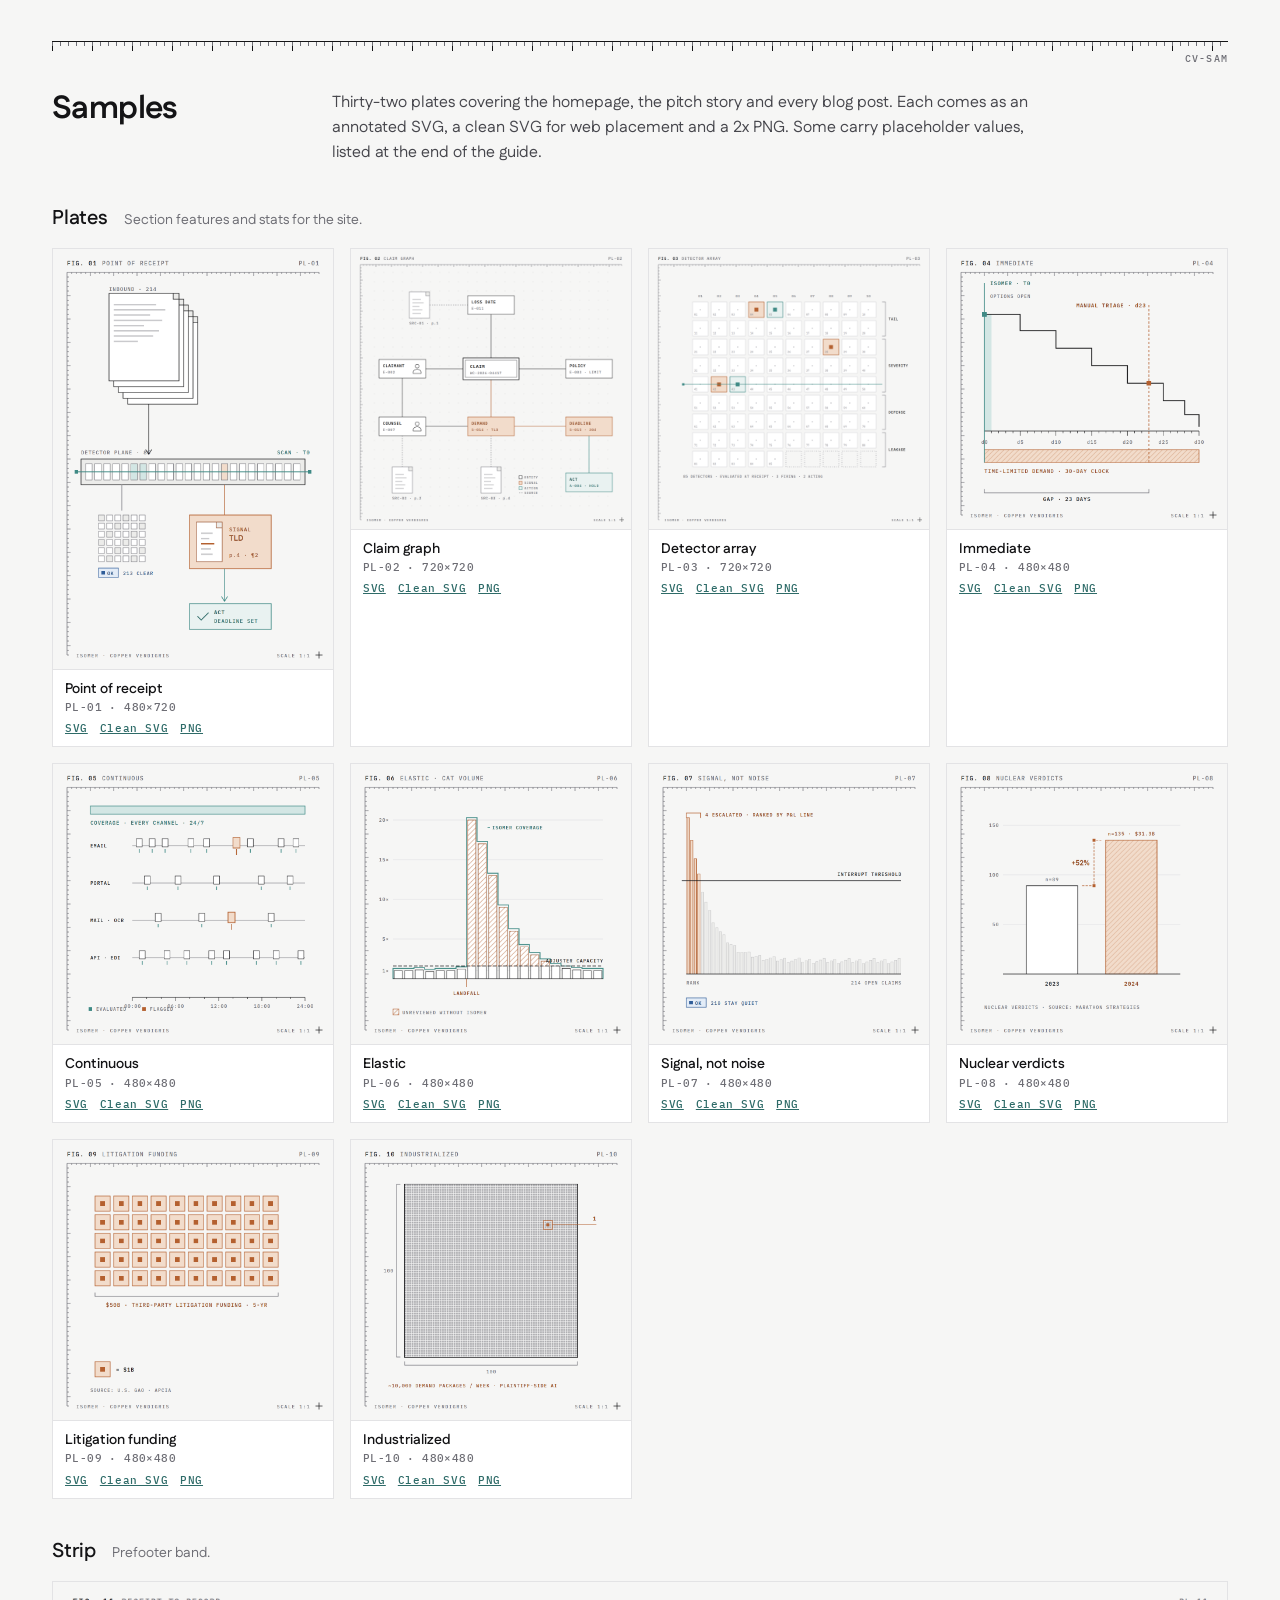
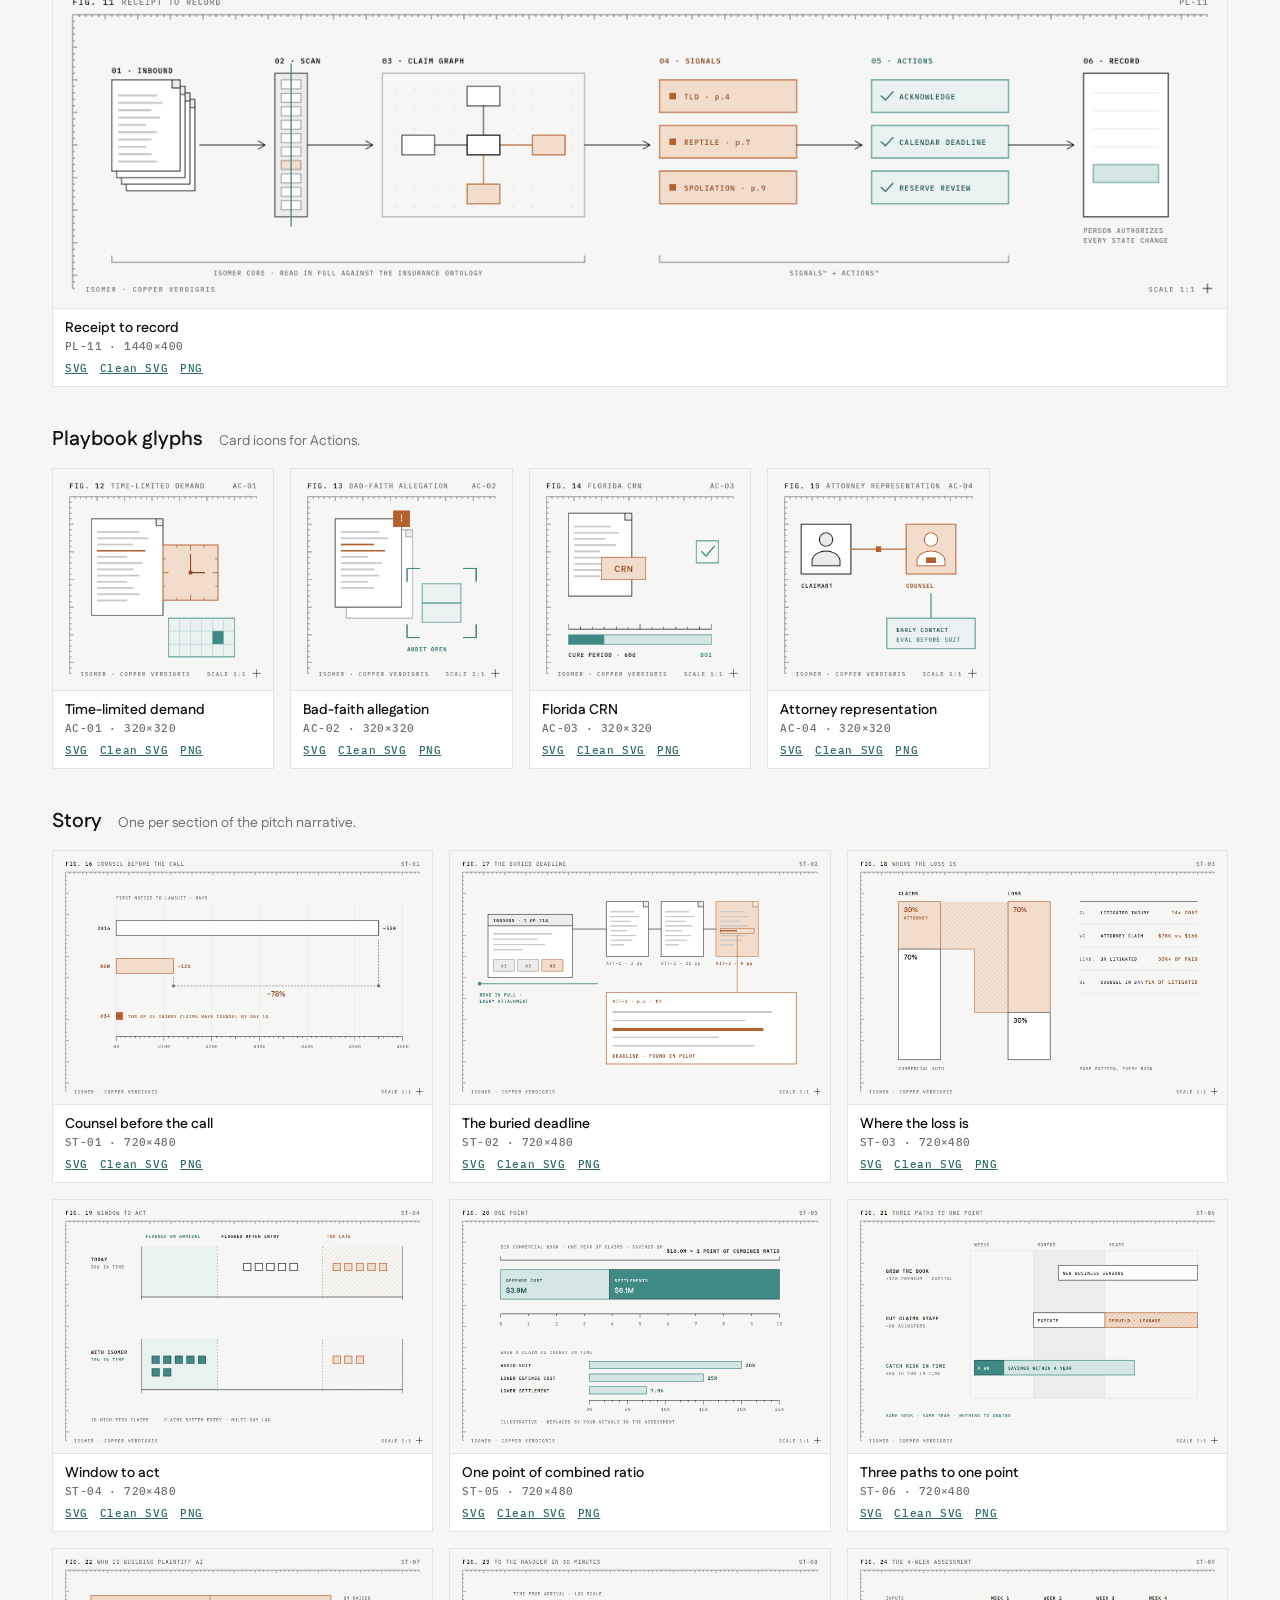
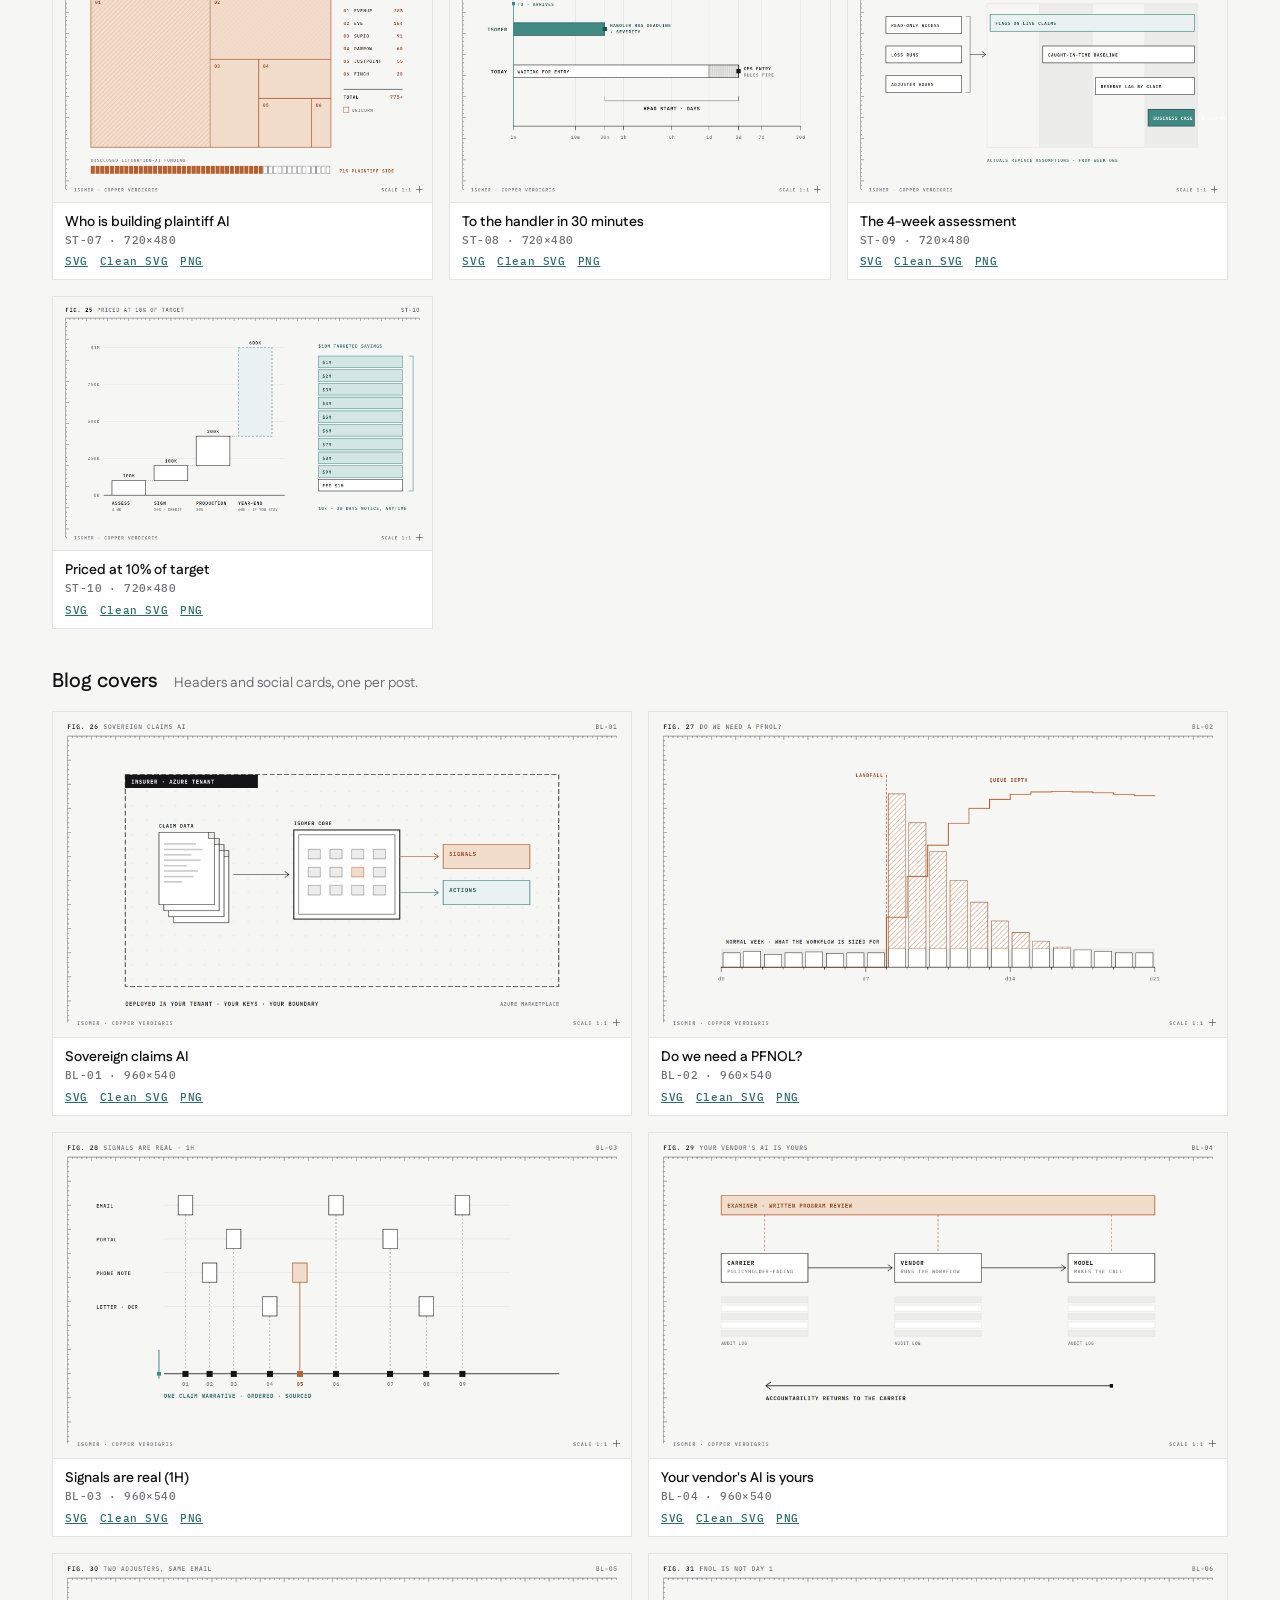
==== commit e78d448a: "Use the US spelling "gray" throughout Prose, color names and token names: light-gray, section-gray, " ====
--- a/copper-verdigris/index.html
+++ b/copper-verdigris/index.html
@@ -237,7 +237,7 @@
 <div>
 <span class="flag"><i></i>Proposal · not adopted · not linked from the brand site</span>
 <h1><span class="cu">Copper</span> <span>signals.</span><br>Verdigris <em>acts.</em></h1>
-<p class="lede">A proposed replacement for Isomer's blue and purple palette. Black, white and grey carry the page. Copper marks risk and the moment something is flagged. Verdigris, the patina copper becomes, marks Isomer acting on it. Graphite is reserved for product screens; oxide red and cobalt for status.</p>
+<p class="lede">A proposed replacement for Isomer's blue and purple palette. Black, white and gray carry the page. Copper marks risk and the moment something is flagged. Verdigris, the patina copper becomes, marks Isomer acting on it. Graphite is reserved for product screens; oxide red and cobalt for status.</p>
 <div class="links hero-cta"><a class="pri" href="../pitch-cv/">See it on a full page &rarr;</a><a href="ILLUSTRATION-GUIDE.md">Illustration guide</a><a href="USAGE-GUIDE.md">Usage guide</a></div>
 <p class="hero-files"><span>Files</span><a href="palette.json">palette.json</a><a href="tokens.css">tokens.css</a><a href="logos/">Logo board</a><a href="illustrations/index.json">illustrations/index.json</a><a href="#agents">All files &darr;</a></p>
 </div>
@@ -249,16 +249,16 @@
 <div class="ruler" aria-hidden="true"><span>CV-PAL</span></div>
 <div class="part-h"><div><h2 id="h-pal">Palette</h2></div>
 <p>31 colors in four families. Click any chip to copy its hex. Each chip shows its best text pairing and the contrast grade, so you can tell at a glance which colors can carry type.</p></div>
-<section class="fam" id="neutrals"><div class="fam-h"><h3>Neutrals</h3><p>About 85% of any surface. Graphite has a trace of green so it sits with the verdigris.</p></div><div class="chips"><button type="button" class="chip lead" data-hex="#141416" aria-label="Ink #141416. Copy hex"><span class="sw" style="background:#141416;color:rgba(255,255,255,.8)"><span>rgb 20, 20, 22</span></span><span class="meta"><b>Ink</b><code>#141416</code><span class="use">Headlines, body type, the logo</span><span class="ct">AAA text vs white · 18.4:1</span></span></button><button type="button" class="chip lead" data-hex="#3A3E3F" aria-label="Graphite #3A3E3F. Copy hex"><span class="sw" style="background:#3A3E3F;color:rgba(255,255,255,.8)"><span>rgb 58, 62, 63</span></span><span class="meta"><b>Graphite</b><code>#3A3E3F</code><span class="use">Product screens, and the dark theme&#x27;s surfaces</span><span class="ct">AAA text vs white · 10.8:1</span></span></button><button type="button" class="chip" data-hex="#303435" aria-label="Graphite deep #303435. Copy hex"><span class="sw" style="background:#303435;color:rgba(255,255,255,.8)"><span>rgb 48, 52, 53</span></span><span class="meta"><b>Graphite deep</b><code>#303435</code><span class="use">Dark theme ground; pressed states on screens</span><span class="ct">AAA text vs white · 12.6:1</span></span></button><button type="button" class="chip" data-hex="#45494A" aria-label="Graphite raised #45494A. Copy hex"><span class="sw" style="background:#45494A;color:rgba(255,255,255,.8)"><span>rgb 69, 73, 74</span></span><span class="meta"><b>Graphite raised</b><code>#45494A</code><span class="use">Rules and raised rows on graphite</span><span class="ct">AAA text vs white · 9.1:1</span></span></button><button type="button" class="chip" data-hex="#A4A9AA" aria-label="On-graphite muted #A4A9AA. Copy hex"><span class="sw" style="background:#A4A9AA;color:rgba(20,20,22,.6)"><span>rgb 164, 169, 170</span></span><span class="meta"><b>On-graphite muted</b><code>#A4A9AA</code><span class="use">Secondary text on graphite. Never on white (2.4:1)</span><span class="ct">AAA text vs ink · 7.7:1</span></span></button><button type="button" class="chip" data-hex="#47474D" aria-label="Body #47474D. Copy hex"><span class="sw" style="background:#47474D;color:rgba(255,255,255,.8)"><span>rgb 71, 71, 77</span></span><span class="meta"><b>Body</b><code>#47474D</code><span class="use">Running and secondary text, in product and email</span><span class="ct">AAA text vs white · 9.2:1</span></span></button><button type="button" class="chip" data-hex="#6E6E75" aria-label="Muted #6E6E75. Copy hex"><span class="sw" style="background:#6E6E75;color:rgba(255,255,255,.8)"><span>rgb 110, 110, 117</span></span><span class="meta"><b>Muted</b><code>#6E6E75</code><span class="use">Meta only: dates, sources, captions, footers. Never running text; 10px minimum</span><span class="ct">AA text vs white · 5.1:1</span></span></button><button type="button" class="chip" data-hex="#DDDDDA" aria-label="Rule #DDDDDA. Copy hex"><span class="sw" style="background:#DDDDDA;color:rgba(20,20,22,.6)"><span>rgb 221, 221, 218</span></span><span class="meta"><b>Rule</b><code>#DDDDDA</code><span class="use">Panel borders in product and email; a step firmer than hairline so it holds on white</span><span class="ct">AAA text vs ink · 13.5:1</span></span></button><button type="button" class="chip" data-hex="#E3E3E5" aria-label="Hairline #E3E3E5. Copy hex"><span class="sw" style="background:#E3E3E5;color:rgba(20,20,22,.6)"><span>rgb 227, 227, 229</span></span><span class="meta"><b>Hairline</b><code>#E3E3E5</code><span class="use">Grid lines, table rules, chips</span><span class="ct">AAA text vs ink · 14.4:1</span></span></button><button type="button" class="chip" data-hex="#ECECEA" aria-label="Section grey #ECECEA. Copy hex"><span class="sw edge" style="background:#ECECEA;color:rgba(20,20,22,.6)"><span>rgb 236, 236, 234</span></span><span class="meta"><b>Section grey</b><code>#ECECEA</code><span class="use">Hero, X-ray and close sections</span><span class="ct">AAA text vs ink · 15.6:1</span></span></button><button type="button" class="chip" data-hex="#F6F6F5" aria-label="Paper #F6F6F5. Copy hex"><span class="sw edge" style="background:#F6F6F5;color:rgba(20,20,22,.6)"><span>rgb 246, 246, 245</span></span><span class="meta"><b>Paper</b><code>#F6F6F5</code><span class="use">Page background</span><span class="ct">AAA text vs ink · 17.0:1</span></span></button><button type="button" class="chip" data-hex="#FFFFFF" aria-label="White #FFFFFF. Copy hex"><span class="sw edge" style="background:#FFFFFF;color:rgba(20,20,22,.6)"><span>rgb 255, 255, 255</span></span><span class="meta"><b>White</b><code>#FFFFFF</code><span class="use">Cards on paper</span><span class="ct">AAA text vs ink · 18.4:1</span></span></button></div></section><section class="fam" id="copper"><div class="fam-h"><h3>Copper · the signal</h3><p>In the work: risk flags, HIGH tags, &quot;too late&quot;, rising. Doubles as the warning color. As brand: the metal in the mark, a cover, one hero word. Never on eyebrows, labels or numbers that aren&#x27;t risky. Never a full-bleed background.</p></div><div class="chips"><button type="button" class="chip lead" data-hex="#B4602F" aria-label="Copper #B4602F. Copy hex"><span class="sw" style="background:#B4602F;color:rgba(255,255,255,.8)"><span>rgb 180, 96, 47</span></span><span class="meta"><b>Copper</b><code>#B4602F</code><span class="use">Risk marks, too-late dots, the 8px &#x27;why it matters&#x27; square</span><span class="ct">AA text vs white · 4.5:1</span></span></button><button type="button" class="chip" data-hex="#9A5634" aria-label="Copper deep #9A5634. Copy hex"><span class="sw" style="background:#9A5634;color:rgba(255,255,255,.8)"><span>rgb 154, 86, 52</span></span><span class="meta"><b>Copper deep</b><code>#9A5634</code><span class="use">Brand devices on paper (the bar, the band), one hero word. Not eyebrows or labels</span><span class="ct">AA text vs white · 5.6:1</span></span></button><button type="button" class="chip" data-hex="#8E4720" aria-label="Copper dark #8E4720. Copy hex"><span class="sw" style="background:#8E4720;color:rgba(255,255,255,.8)"><span>rgb 142, 71, 32</span></span><span class="meta"><b>Copper dark</b><code>#8E4720</code><span class="use">Risk text and labels on light grounds (6.8:1 on white)</span><span class="ct">AA text vs white · 6.8:1</span></span></button><button type="button" class="chip" data-hex="#E09C6B" aria-label="Copper light #E09C6B. Copy hex"><span class="sw" style="background:#E09C6B;color:rgba(20,20,22,.6)"><span>rgb 224, 156, 107</span></span><span class="meta"><b>Copper light</b><code>#E09C6B</code><span class="use">Risk on graphite and in the dark theme; brand devices on ink</span><span class="ct">AAA text vs ink · 8.0:1</span></span></button><button type="button" class="chip" data-hex="#F2DCCB" aria-label="Copper tint #F2DCCB. Copy hex"><span class="sw" style="background:#F2DCCB;color:rgba(20,20,22,.6)"><span>rgb 242, 220, 203</span></span><span class="meta"><b>Copper tint</b><code>#F2DCCB</code><span class="use">Risk fills on paper</span><span class="ct">AAA text vs ink · 13.9:1</span></span></button></div></section><section class="fam" id="verdigris"><div class="fam-h"><h3>Verdigris · the action</h3><p>In the work: action, whoever takes it. ACT pills, the X-ray scan line and Isomer outcomes in figures; links, selection, controls and focus in a product. As brand: a trace of patina at the end of a device, never a field.</p></div><div class="chips"><button type="button" class="chip lead" data-hex="#3F8A85" aria-label="Verdigris #3F8A85. Copy hex"><span class="sw" style="background:#3F8A85;color:rgba(255,255,255,.8)"><span>rgb 63, 138, 133</span></span><span class="meta"><b>Verdigris</b><code>#3F8A85</code><span class="use">Action marks, ACT pills, the 8px &#x27;what you can do&#x27; square. Not text on white (4.0:1)</span><span class="ct">AA text vs ink · 4.5:1</span></span></button><button type="button" class="chip" data-hex="#2E6B68" aria-label="Verdigris deep #2E6B68. Copy hex"><span class="sw" style="background:#2E6B68;color:rgba(255,255,255,.8)"><span>rgb 46, 107, 104</span></span><span class="meta"><b>Verdigris deep</b><code>#2E6B68</code><span class="use">Links, selected state, focus rings, action text on light (6.1:1 on white); the patina trace in devices on paper</span><span class="ct">AA text vs white · 6.1:1</span></span></button><button type="button" class="chip" data-hex="#1F4F4C" aria-label="Verdigris dark #1F4F4C. Copy hex"><span class="sw" style="background:#1F4F4C;color:rgba(255,255,255,.8)"><span>rgb 31, 79, 76</span></span><span class="meta"><b>Verdigris dark</b><code>#1F4F4C</code><span class="use">Outcome text on tints</span><span class="ct">AAA text vs white · 9.2:1</span></span></button><button type="button" class="chip" data-hex="#8CC2BC" aria-label="Verdigris light #8CC2BC. Copy hex"><span class="sw" style="background:#8CC2BC;color:rgba(20,20,22,.6)"><span>rgb 140, 194, 188</span></span><span class="meta"><b>Verdigris light</b><code>#8CC2BC</code><span class="use">Action on graphite and in the dark theme; scan line on screens; the patina trace in devices on ink</span><span class="ct">AAA text vs ink · 9.3:1</span></span></button><button type="button" class="chip" data-hex="#D3E6E4" aria-label="Verdigris mist #D3E6E4. Copy hex"><span class="sw" style="background:#D3E6E4;color:rgba(20,20,22,.6)"><span>rgb 211, 230, 228</span></span><span class="meta"><b>Verdigris mist</b><code>#D3E6E4</code><span class="use">Window-to-act fills</span><span class="ct">AAA text vs ink · 14.2:1</span></span></button><button type="button" class="chip" data-hex="#E9F2F1" aria-label="Verdigris tint #E9F2F1. Copy hex"><span class="sw edge" style="background:#E9F2F1;color:rgba(20,20,22,.6)"><span>rgb 233, 242, 241</span></span><span class="meta"><b>Verdigris tint</b><code>#E9F2F1</code><span class="use">Lightest outcome wash</span><span class="ct">AAA text vs ink · 16.2:1</span></span></button></div></section><section class="fam" id="status"><div class="fam-h"><h3>Status · for apps</h3><p>Three states, not four. Warning reuses copper. Red is reserved for critical or broken. Cobalt means healthy and doubles as info. Always pair status color with a label or icon.</p></div><div class="chips"><button type="button" class="chip lead" data-hex="#B4232F" aria-label="Oxide red #B4232F. Copy hex"><span class="sw" style="background:#B4232F;color:rgba(255,255,255,.8)"><span>rgb 180, 35, 47</span></span><span class="meta"><b>Oxide red</b><code>#B4232F</code><span class="use">Critical and error states only</span><span class="ct">AA text vs white · 6.5:1</span></span></button><button type="button" class="chip" data-hex="#8F1B25" aria-label="Red deep #8F1B25. Copy hex"><span class="sw" style="background:#8F1B25;color:rgba(255,255,255,.8)"><span>rgb 143, 27, 37</span></span><span class="meta"><b>Red deep</b><code>#8F1B25</code><span class="use">Critical text on red tint</span><span class="ct">AAA text vs white · 8.9:1</span></span></button><button type="button" class="chip" data-hex="#F08A92" aria-label="Red light #F08A92. Copy hex"><span class="sw" style="background:#F08A92;color:rgba(20,20,22,.6)"><span>rgb 240, 138, 146</span></span><span class="meta"><b>Red light</b><code>#F08A92</code><span class="use">Critical on graphite screens</span><span class="ct">AAA text vs ink · 7.7:1</span></span></button><button type="button" class="chip" data-hex="#F8DEE0" aria-label="Red tint #F8DEE0. Copy hex"><span class="sw" style="background:#F8DEE0;color:rgba(20,20,22,.6)"><span>rgb 248, 222, 224</span></span><span class="meta"><b>Red tint</b><code>#F8DEE0</code><span class="use">Critical row and badge fills</span><span class="ct">AAA text vs ink · 14.5:1</span></span></button><button type="button" class="chip lead" data-hex="#2F5D99" aria-label="Cobalt #2F5D99. Copy hex"><span class="sw" style="background:#2F5D99;color:rgba(255,255,255,.8)"><span>rgb 47, 93, 153</span></span><span class="meta"><b>Cobalt</b><code>#2F5D99</code><span class="use">Healthy, all OK, and info</span><span class="ct">AA text vs white · 6.7:1</span></span></button><button type="button" class="chip" data-hex="#234878" aria-label="Cobalt deep #234878. Copy hex"><span class="sw" style="background:#234878;color:rgba(255,255,255,.8)"><span>rgb 35, 72, 120</span></span><span class="meta"><b>Cobalt deep</b><code>#234878</code><span class="use">OK text on cobalt tint</span><span class="ct">AAA text vs white · 9.3:1</span></span></button><button type="button" class="chip" data-hex="#8FB4E3" aria-label="Cobalt light #8FB4E3. Copy hex"><span class="sw" style="background:#8FB4E3;color:rgba(20,20,22,.6)"><span>rgb 143, 180, 227</span></span><span class="meta"><b>Cobalt light</b><code>#8FB4E3</code><span class="use">OK on graphite screens</span><span class="ct">AAA text vs ink · 8.6:1</span></span></button><button type="button" class="chip" data-hex="#E3ECF7" aria-label="Cobalt tint #E3ECF7. Copy hex"><span class="sw" style="background:#E3ECF7;color:rgba(20,20,22,.6)"><span>rgb 227, 236, 247</span></span><span class="meta"><b>Cobalt tint</b><code>#E3ECF7</code><span class="use">OK row and badge fills</span><span class="ct">AAA text vs ink · 15.4:1</span></span></button></div></section>
+<section class="fam" id="neutrals"><div class="fam-h"><h3>Neutrals</h3><p>About 85% of any surface. Graphite has a trace of green so it sits with the verdigris.</p></div><div class="chips"><button type="button" class="chip lead" data-hex="#141416" aria-label="Ink #141416. Copy hex"><span class="sw" style="background:#141416;color:rgba(255,255,255,.8)"><span>rgb 20, 20, 22</span></span><span class="meta"><b>Ink</b><code>#141416</code><span class="use">Headlines, body type, the logo</span><span class="ct">AAA text vs white · 18.4:1</span></span></button><button type="button" class="chip lead" data-hex="#3A3E3F" aria-label="Graphite #3A3E3F. Copy hex"><span class="sw" style="background:#3A3E3F;color:rgba(255,255,255,.8)"><span>rgb 58, 62, 63</span></span><span class="meta"><b>Graphite</b><code>#3A3E3F</code><span class="use">Product screens, and the dark theme&#x27;s surfaces</span><span class="ct">AAA text vs white · 10.8:1</span></span></button><button type="button" class="chip" data-hex="#303435" aria-label="Graphite deep #303435. Copy hex"><span class="sw" style="background:#303435;color:rgba(255,255,255,.8)"><span>rgb 48, 52, 53</span></span><span class="meta"><b>Graphite deep</b><code>#303435</code><span class="use">Dark theme ground; pressed states on screens</span><span class="ct">AAA text vs white · 12.6:1</span></span></button><button type="button" class="chip" data-hex="#45494A" aria-label="Graphite raised #45494A. Copy hex"><span class="sw" style="background:#45494A;color:rgba(255,255,255,.8)"><span>rgb 69, 73, 74</span></span><span class="meta"><b>Graphite raised</b><code>#45494A</code><span class="use">Rules and raised rows on graphite</span><span class="ct">AAA text vs white · 9.1:1</span></span></button><button type="button" class="chip" data-hex="#A4A9AA" aria-label="On-graphite muted #A4A9AA. Copy hex"><span class="sw" style="background:#A4A9AA;color:rgba(20,20,22,.6)"><span>rgb 164, 169, 170</span></span><span class="meta"><b>On-graphite muted</b><code>#A4A9AA</code><span class="use">Secondary text on graphite. Never on white (2.4:1)</span><span class="ct">AAA text vs ink · 7.7:1</span></span></button><button type="button" class="chip" data-hex="#47474D" aria-label="Body #47474D. Copy hex"><span class="sw" style="background:#47474D;color:rgba(255,255,255,.8)"><span>rgb 71, 71, 77</span></span><span class="meta"><b>Body</b><code>#47474D</code><span class="use">Running and secondary text, in product and email</span><span class="ct">AAA text vs white · 9.2:1</span></span></button><button type="button" class="chip" data-hex="#6E6E75" aria-label="Muted #6E6E75. Copy hex"><span class="sw" style="background:#6E6E75;color:rgba(255,255,255,.8)"><span>rgb 110, 110, 117</span></span><span class="meta"><b>Muted</b><code>#6E6E75</code><span class="use">Meta only: dates, sources, captions, footers. Never running text; 10px minimum</span><span class="ct">AA text vs white · 5.1:1</span></span></button><button type="button" class="chip" data-hex="#DDDDDA" aria-label="Rule #DDDDDA. Copy hex"><span class="sw" style="background:#DDDDDA;color:rgba(20,20,22,.6)"><span>rgb 221, 221, 218</span></span><span class="meta"><b>Rule</b><code>#DDDDDA</code><span class="use">Panel borders in product and email; a step firmer than hairline so it holds on white</span><span class="ct">AAA text vs ink · 13.5:1</span></span></button><button type="button" class="chip" data-hex="#E3E3E5" aria-label="Hairline #E3E3E5. Copy hex"><span class="sw" style="background:#E3E3E5;color:rgba(20,20,22,.6)"><span>rgb 227, 227, 229</span></span><span class="meta"><b>Hairline</b><code>#E3E3E5</code><span class="use">Grid lines, table rules, chips</span><span class="ct">AAA text vs ink · 14.4:1</span></span></button><button type="button" class="chip" data-hex="#ECECEA" aria-label="Section gray #ECECEA. Copy hex"><span class="sw edge" style="background:#ECECEA;color:rgba(20,20,22,.6)"><span>rgb 236, 236, 234</span></span><span class="meta"><b>Section gray</b><code>#ECECEA</code><span class="use">Hero, X-ray and close sections</span><span class="ct">AAA text vs ink · 15.6:1</span></span></button><button type="button" class="chip" data-hex="#F6F6F5" aria-label="Paper #F6F6F5. Copy hex"><span class="sw edge" style="background:#F6F6F5;color:rgba(20,20,22,.6)"><span>rgb 246, 246, 245</span></span><span class="meta"><b>Paper</b><code>#F6F6F5</code><span class="use">Page background</span><span class="ct">AAA text vs ink · 17.0:1</span></span></button><button type="button" class="chip" data-hex="#FFFFFF" aria-label="White #FFFFFF. Copy hex"><span class="sw edge" style="background:#FFFFFF;color:rgba(20,20,22,.6)"><span>rgb 255, 255, 255</span></span><span class="meta"><b>White</b><code>#FFFFFF</code><span class="use">Cards on paper</span><span class="ct">AAA text vs ink · 18.4:1</span></span></button></div></section><section class="fam" id="copper"><div class="fam-h"><h3>Copper · the signal</h3><p>In the work: risk flags, HIGH tags, &quot;too late&quot;, rising. Doubles as the warning color. As brand: the metal in the mark, a cover, one hero word. Never on eyebrows, labels or numbers that aren&#x27;t risky. Never a full-bleed background.</p></div><div class="chips"><button type="button" class="chip lead" data-hex="#B4602F" aria-label="Copper #B4602F. Copy hex"><span class="sw" style="background:#B4602F;color:rgba(255,255,255,.8)"><span>rgb 180, 96, 47</span></span><span class="meta"><b>Copper</b><code>#B4602F</code><span class="use">Risk marks, too-late dots, the 8px &#x27;why it matters&#x27; square</span><span class="ct">AA text vs white · 4.5:1</span></span></button><button type="button" class="chip" data-hex="#9A5634" aria-label="Copper deep #9A5634. Copy hex"><span class="sw" style="background:#9A5634;color:rgba(255,255,255,.8)"><span>rgb 154, 86, 52</span></span><span class="meta"><b>Copper deep</b><code>#9A5634</code><span class="use">Brand devices on paper (the bar, the band), one hero word. Not eyebrows or labels</span><span class="ct">AA text vs white · 5.6:1</span></span></button><button type="button" class="chip" data-hex="#8E4720" aria-label="Copper dark #8E4720. Copy hex"><span class="sw" style="background:#8E4720;color:rgba(255,255,255,.8)"><span>rgb 142, 71, 32</span></span><span class="meta"><b>Copper dark</b><code>#8E4720</code><span class="use">Risk text and labels on light grounds (6.8:1 on white)</span><span class="ct">AA text vs white · 6.8:1</span></span></button><button type="button" class="chip" data-hex="#E09C6B" aria-label="Copper light #E09C6B. Copy hex"><span class="sw" style="background:#E09C6B;color:rgba(20,20,22,.6)"><span>rgb 224, 156, 107</span></span><span class="meta"><b>Copper light</b><code>#E09C6B</code><span class="use">Risk on graphite and in the dark theme; brand devices on ink</span><span class="ct">AAA text vs ink · 8.0:1</span></span></button><button type="button" class="chip" data-hex="#F2DCCB" aria-label="Copper tint #F2DCCB. Copy hex"><span class="sw" style="background:#F2DCCB;color:rgba(20,20,22,.6)"><span>rgb 242, 220, 203</span></span><span class="meta"><b>Copper tint</b><code>#F2DCCB</code><span class="use">Risk fills on paper</span><span class="ct">AAA text vs ink · 13.9:1</span></span></button></div></section><section class="fam" id="verdigris"><div class="fam-h"><h3>Verdigris · the action</h3><p>In the work: action, whoever takes it. ACT pills, the X-ray scan line and Isomer outcomes in figures; links, selection, controls and focus in a product. As brand: a trace of patina at the end of a device, never a field.</p></div><div class="chips"><button type="button" class="chip lead" data-hex="#3F8A85" aria-label="Verdigris #3F8A85. Copy hex"><span class="sw" style="background:#3F8A85;color:rgba(255,255,255,.8)"><span>rgb 63, 138, 133</span></span><span class="meta"><b>Verdigris</b><code>#3F8A85</code><span class="use">Action marks, ACT pills, the 8px &#x27;what you can do&#x27; square. Not text on white (4.0:1)</span><span class="ct">AA text vs ink · 4.5:1</span></span></button><button type="button" class="chip" data-hex="#2E6B68" aria-label="Verdigris deep #2E6B68. Copy hex"><span class="sw" style="background:#2E6B68;color:rgba(255,255,255,.8)"><span>rgb 46, 107, 104</span></span><span class="meta"><b>Verdigris deep</b><code>#2E6B68</code><span class="use">Links, selected state, focus rings, action text on light (6.1:1 on white); the patina trace in devices on paper</span><span class="ct">AA text vs white · 6.1:1</span></span></button><button type="button" class="chip" data-hex="#1F4F4C" aria-label="Verdigris dark #1F4F4C. Copy hex"><span class="sw" style="background:#1F4F4C;color:rgba(255,255,255,.8)"><span>rgb 31, 79, 76</span></span><span class="meta"><b>Verdigris dark</b><code>#1F4F4C</code><span class="use">Outcome text on tints</span><span class="ct">AAA text vs white · 9.2:1</span></span></button><button type="button" class="chip" data-hex="#8CC2BC" aria-label="Verdigris light #8CC2BC. Copy hex"><span class="sw" style="background:#8CC2BC;color:rgba(20,20,22,.6)"><span>rgb 140, 194, 188</span></span><span class="meta"><b>Verdigris light</b><code>#8CC2BC</code><span class="use">Action on graphite and in the dark theme; scan line on screens; the patina trace in devices on ink</span><span class="ct">AAA text vs ink · 9.3:1</span></span></button><button type="button" class="chip" data-hex="#D3E6E4" aria-label="Verdigris mist #D3E6E4. Copy hex"><span class="sw" style="background:#D3E6E4;color:rgba(20,20,22,.6)"><span>rgb 211, 230, 228</span></span><span class="meta"><b>Verdigris mist</b><code>#D3E6E4</code><span class="use">Window-to-act fills</span><span class="ct">AAA text vs ink · 14.2:1</span></span></button><button type="button" class="chip" data-hex="#E9F2F1" aria-label="Verdigris tint #E9F2F1. Copy hex"><span class="sw edge" style="background:#E9F2F1;color:rgba(20,20,22,.6)"><span>rgb 233, 242, 241</span></span><span class="meta"><b>Verdigris tint</b><code>#E9F2F1</code><span class="use">Lightest outcome wash</span><span class="ct">AAA text vs ink · 16.2:1</span></span></button></div></section><section class="fam" id="status"><div class="fam-h"><h3>Status · for apps</h3><p>Three states, not four. Warning reuses copper. Red is reserved for critical or broken. Cobalt means healthy and doubles as info. Always pair status color with a label or icon.</p></div><div class="chips"><button type="button" class="chip lead" data-hex="#B4232F" aria-label="Oxide red #B4232F. Copy hex"><span class="sw" style="background:#B4232F;color:rgba(255,255,255,.8)"><span>rgb 180, 35, 47</span></span><span class="meta"><b>Oxide red</b><code>#B4232F</code><span class="use">Critical and error states only</span><span class="ct">AA text vs white · 6.5:1</span></span></button><button type="button" class="chip" data-hex="#8F1B25" aria-label="Red deep #8F1B25. Copy hex"><span class="sw" style="background:#8F1B25;color:rgba(255,255,255,.8)"><span>rgb 143, 27, 37</span></span><span class="meta"><b>Red deep</b><code>#8F1B25</code><span class="use">Critical text on red tint</span><span class="ct">AAA text vs white · 8.9:1</span></span></button><button type="button" class="chip" data-hex="#F08A92" aria-label="Red light #F08A92. Copy hex"><span class="sw" style="background:#F08A92;color:rgba(20,20,22,.6)"><span>rgb 240, 138, 146</span></span><span class="meta"><b>Red light</b><code>#F08A92</code><span class="use">Critical on graphite screens</span><span class="ct">AAA text vs ink · 7.7:1</span></span></button><button type="button" class="chip" data-hex="#F8DEE0" aria-label="Red tint #F8DEE0. Copy hex"><span class="sw" style="background:#F8DEE0;color:rgba(20,20,22,.6)"><span>rgb 248, 222, 224</span></span><span class="meta"><b>Red tint</b><code>#F8DEE0</code><span class="use">Critical row and badge fills</span><span class="ct">AAA text vs ink · 14.5:1</span></span></button><button type="button" class="chip lead" data-hex="#2F5D99" aria-label="Cobalt #2F5D99. Copy hex"><span class="sw" style="background:#2F5D99;color:rgba(255,255,255,.8)"><span>rgb 47, 93, 153</span></span><span class="meta"><b>Cobalt</b><code>#2F5D99</code><span class="use">Healthy, all OK, and info</span><span class="ct">AA text vs white · 6.7:1</span></span></button><button type="button" class="chip" data-hex="#234878" aria-label="Cobalt deep #234878. Copy hex"><span class="sw" style="background:#234878;color:rgba(255,255,255,.8)"><span>rgb 35, 72, 120</span></span><span class="meta"><b>Cobalt deep</b><code>#234878</code><span class="use">OK text on cobalt tint</span><span class="ct">AAA text vs white · 9.3:1</span></span></button><button type="button" class="chip" data-hex="#8FB4E3" aria-label="Cobalt light #8FB4E3. Copy hex"><span class="sw" style="background:#8FB4E3;color:rgba(20,20,22,.6)"><span>rgb 143, 180, 227</span></span><span class="meta"><b>Cobalt light</b><code>#8FB4E3</code><span class="use">OK on graphite screens</span><span class="ct">AAA text vs ink · 8.6:1</span></span></button><button type="button" class="chip" data-hex="#E3ECF7" aria-label="Cobalt tint #E3ECF7. Copy hex"><span class="sw" style="background:#E3ECF7;color:rgba(20,20,22,.6)"><span>rgb 227, 236, 247</span></span><span class="meta"><b>Cobalt tint</b><code>#E3ECF7</code><span class="use">OK row and badge fills</span><span class="ct">AAA text vs ink · 15.4:1</span></span></button></div></section>
 </section>
 
 <section class="part" id="at-work" aria-labelledby="h-work">
 <div class="ruler" aria-hidden="true"><span>CV-USE</span></div>
 <div class="part-h"><div><h2 id="h-work">At work</h2></div>
 <p>Roughly how much of each appears on a page, how the pairs read on paper and on a graphite screen, and how to use them in brand moments, in an app and in email.</p></div>
-<div class="ratio" role="img" aria-label="Approximate share: paper and section grey 77 percent, ink 8, graphite 8, copper 4, verdigris 3">
+<div class="ratio" role="img" aria-label="Approximate share: paper and section gray 77 percent, ink 8, graphite 8, copper 4, verdigris 3">
 <i style="flex:62;background:#F6F6F5"></i><i style="flex:15;background:#ECECEA"></i><i style="flex:8;background:#141416"></i><i style="flex:8;background:#3A3E3F"></i><i style="flex:4;background:#B4602F"></i><i style="flex:3;background:#3F8A85"></i></div>
-<div class="legend"><span><i style="background:#F6F6F5;border:1px solid #E3E3E5"></i>Paper and section grey</span><span><i style="background:#141416"></i>Ink</span><span><i style="background:#3A3E3F"></i>Graphite screens</span><span><i style="background:#B4602F"></i>Copper</span><span><i style="background:#3F8A85"></i>Verdigris</span></div>
+<div class="legend"><span><i style="background:#F6F6F5;border:1px solid #E3E3E5"></i>Paper and section gray</span><span><i style="background:#141416"></i>Ink</span><span><i style="background:#3A3E3F"></i>Graphite screens</span><span><i style="background:#B4602F"></i>Copper</span><span><i style="background:#3F8A85"></i>Verdigris</span></div>
 <div class="use-grid">
 <div class="card"><span class="cap">On paper</span>
 <p class="big">Catching these claims in time is <span style="color:#9A5634">a point of combined ratio</span></p>
@@ -294,7 +294,7 @@
 <div class="worktile"><div><span class="wt-l">Open demands</span><b>14</b></div><div><span class="wt-l">Past window</span><b class="risk-t">2</b></div><div><span class="wt-l">Assigned</span><b>12</b></div><a href="#at-work">Review the two</a></div>
 <ul class="plain"><li>Plates, animations, product UI, email, and any section that shows data.</li>
 <li>Copper only where something is risky; verdigris only where something is done or can be.</li>
-<li>Ink and grey carry every frame: rules, panels, tabs, chart bars, numbers, eyebrows, the ruler.</li>
+<li>Ink and gray carry every frame: rules, panels, tabs, chart bars, numbers, eyebrows, the ruler.</li>
 <li>The brand shows through form here: Fustat, mono labels, square corners, the quiet ruler, the logo.</li></ul></div>
 </div>
 
@@ -348,15 +348,15 @@
 <li>Status stays status. Oxide red for failure or critical, cobalt for healthy or info, always with the word. Warning reuses copper.</li></ul></div>
 <div class="card"><h4 class="rh">Surfaces and type</h4><ul>
 <li>Content panels are white on paper, ruled with <code>#DDDDDA</code>. Grids and table rules use hairline <code>#E3E3E5</code>.</li>
-<li>Running text in body <code>#47474D</code>; muted only for dates, sources and footers. Muted fails on section grey (4.3:1).</li>
+<li>Running text in body <code>#47474D</code>; muted only for dates, sources and footers. Muted fails on section gray (4.3:1).</li>
 <li>Headlines in Fustat 800, sentence case, tracking about −0.035em. Fustat is wide; don't bring condensed all-caps habits.</li>
-<li>Plex Mono, uppercase and tracked, for labels and counts only. The ruler stays grey and quiet.</li></ul></div>
-</div>
-<div class="tbl"><table class="toks"><thead><tr><th>Token</th><th>Light</th><th>Dark</th></tr></thead><tbody><tr><td><code>--cv-ui-ground</code><span class="trole">Page ground</span></td><td><span class="tsw" style="background:#F6F6F5"></span>Paper <code>#F6F6F5</code></td><td><span class="tsw" style="background:#303435"></span>Graphite deep <code>#303435</code></td></tr><tr><td><code>--cv-ui-surface</code><span class="trole">Panels and cards</span></td><td><span class="tsw" style="background:#FFFFFF"></span>White <code>#FFFFFF</code></td><td><span class="tsw" style="background:#3A3E3F"></span>Graphite <code>#3A3E3F</code></td></tr><tr><td><code>--cv-ui-surface-2</code><span class="trole">Section bands, raised rows</span></td><td><span class="tsw" style="background:#ECECEA"></span>Section grey <code>#ECECEA</code></td><td><span class="tsw" style="background:#45494A"></span>Graphite raised <code>#45494A</code></td></tr><tr><td><code>--cv-ui-rule</code><span class="trole">Panel borders</span></td><td><span class="tsw" style="background:#DDDDDA"></span>Rule <code>#DDDDDA</code></td><td><span class="tsw" style="background:#45494A"></span>Graphite raised <code>#45494A</code></td></tr><tr><td><code>--cv-ui-grid</code><span class="trole">Grid and table rules</span></td><td><span class="tsw" style="background:#E3E3E5"></span>Hairline <code>#E3E3E5</code></td><td><span class="tsw" style="background:#45494A"></span>Graphite raised <code>#45494A</code></td></tr><tr><td><code>--cv-ui-heading</code><span class="trole">Headings</span></td><td><span class="tsw" style="background:#141416"></span>Ink <code>#141416</code><span class="tr">18.4:1</span></td><td><span class="tsw" style="background:#FFFFFF"></span>White <code>#FFFFFF</code><span class="tr">10.8:1</span></td></tr><tr><td><code>--cv-ui-text</code><span class="trole">Running and secondary text</span></td><td><span class="tsw" style="background:#47474D"></span>Body <code>#47474D</code><span class="tr">9.2:1</span></td><td><span class="tsw" style="background:#F6F6F5"></span>Paper <code>#F6F6F5</code><span class="tr">10.0:1</span></td></tr><tr><td><code>--cv-ui-meta</code><span class="trole">Dates, sources, footers</span></td><td><span class="tsw" style="background:#6E6E75"></span>Muted <code>#6E6E75</code><span class="tr">5.1:1</span></td><td><span class="tsw" style="background:#A4A9AA"></span>On-graphite muted <code>#A4A9AA</code><span class="tr">4.6:1</span></td></tr><tr><td><code>--cv-ui-signal</code><span class="trole">Risk marks</span></td><td><span class="tsw" style="background:#B4602F"></span>Copper <code>#B4602F</code></td><td><span class="tsw" style="background:#E09C6B"></span>Copper light <code>#E09C6B</code></td></tr><tr><td><code>--cv-ui-signal-text</code><span class="trole">Risk text</span></td><td><span class="tsw" style="background:#8E4720"></span>Copper dark <code>#8E4720</code><span class="tr">6.8:1</span></td><td><span class="tsw" style="background:#E09C6B"></span>Copper light <code>#E09C6B</code><span class="tr">4.7:1</span></td></tr><tr><td><code>--cv-ui-signal-tint</code><span class="trole">Risk fill</span></td><td><span class="tsw" style="background:#F2DCCB"></span>Copper tint <code>#F2DCCB</code></td><td><span class="tsw" style="background:#45494A"></span>Graphite raised <code>#45494A</code></td></tr><tr><td><code>--cv-ui-action</code><span class="trole">Action marks</span></td><td><span class="tsw" style="background:#3F8A85"></span>Verdigris <code>#3F8A85</code></td><td><span class="tsw" style="background:#8CC2BC"></span>Verdigris light <code>#8CC2BC</code></td></tr><tr><td><code>--cv-ui-action-text</code><span class="trole">Links, selection, controls</span></td><td><span class="tsw" style="background:#2E6B68"></span>Verdigris deep <code>#2E6B68</code><span class="tr">6.1:1</span></td><td><span class="tsw" style="background:#8CC2BC"></span>Verdigris light <code>#8CC2BC</code><span class="tr">5.4:1</span></td></tr><tr><td><code>--cv-ui-action-tint</code><span class="trole">Action fill</span></td><td><span class="tsw" style="background:#E9F2F1"></span>Verdigris tint <code>#E9F2F1</code></td><td><span class="tsw" style="background:#45494A"></span>Graphite raised <code>#45494A</code></td></tr><tr><td><code>--cv-ui-critical</code><span class="trole">Critical, with its word</span></td><td><span class="tsw" style="background:#B4232F"></span>Oxide red <code>#B4232F</code><span class="tr">6.5:1</span></td><td><span class="tsw" style="background:#F08A92"></span>Red light <code>#F08A92</code><span class="tr">4.5:1</span></td></tr><tr><td><code>--cv-ui-critical-tint</code><span class="trole">Critical fill</span></td><td><span class="tsw" style="background:#F8DEE0"></span>Red tint <code>#F8DEE0</code></td><td><span class="tsw" style="background:#45494A"></span>Graphite raised <code>#45494A</code></td></tr><tr><td><code>--cv-ui-ok</code><span class="trole">OK, with its word</span></td><td><span class="tsw" style="background:#2F5D99"></span>Cobalt <code>#2F5D99</code><span class="tr">6.7:1</span></td><td><span class="tsw" style="background:#8FB4E3"></span>Cobalt light <code>#8FB4E3</code><span class="tr">5.1:1</span></td></tr><tr><td><code>--cv-ui-ok-tint</code><span class="trole">OK fill</span></td><td><span class="tsw" style="background:#E3ECF7"></span>Cobalt tint <code>#E3ECF7</code></td><td><span class="tsw" style="background:#45494A"></span>Graphite raised <code>#45494A</code></td></tr><tr><td><code>--cv-ui-focus</code><span class="trole">Focus ring</span></td><td><span class="tsw" style="background:#2E6B68"></span>Verdigris deep <code>#2E6B68</code><span class="tr">6.1:1</span></td><td><span class="tsw" style="background:#8CC2BC"></span>Verdigris light <code>#8CC2BC</code><span class="tr">5.4:1</span></td></tr></tbody></table></div>
+<li>Plex Mono, uppercase and tracked, for labels and counts only. The ruler stays gray and quiet.</li></ul></div>
+</div>
+<div class="tbl"><table class="toks"><thead><tr><th>Token</th><th>Light</th><th>Dark</th></tr></thead><tbody><tr><td><code>--cv-ui-ground</code><span class="trole">Page ground</span></td><td><span class="tsw" style="background:#F6F6F5"></span>Paper <code>#F6F6F5</code></td><td><span class="tsw" style="background:#303435"></span>Graphite deep <code>#303435</code></td></tr><tr><td><code>--cv-ui-surface</code><span class="trole">Panels and cards</span></td><td><span class="tsw" style="background:#FFFFFF"></span>White <code>#FFFFFF</code></td><td><span class="tsw" style="background:#3A3E3F"></span>Graphite <code>#3A3E3F</code></td></tr><tr><td><code>--cv-ui-surface-2</code><span class="trole">Section bands, raised rows</span></td><td><span class="tsw" style="background:#ECECEA"></span>Section gray <code>#ECECEA</code></td><td><span class="tsw" style="background:#45494A"></span>Graphite raised <code>#45494A</code></td></tr><tr><td><code>--cv-ui-rule</code><span class="trole">Panel borders</span></td><td><span class="tsw" style="background:#DDDDDA"></span>Rule <code>#DDDDDA</code></td><td><span class="tsw" style="background:#45494A"></span>Graphite raised <code>#45494A</code></td></tr><tr><td><code>--cv-ui-grid</code><span class="trole">Grid and table rules</span></td><td><span class="tsw" style="background:#E3E3E5"></span>Hairline <code>#E3E3E5</code></td><td><span class="tsw" style="background:#45494A"></span>Graphite raised <code>#45494A</code></td></tr><tr><td><code>--cv-ui-heading</code><span class="trole">Headings</span></td><td><span class="tsw" style="background:#141416"></span>Ink <code>#141416</code><span class="tr">18.4:1</span></td><td><span class="tsw" style="background:#FFFFFF"></span>White <code>#FFFFFF</code><span class="tr">10.8:1</span></td></tr><tr><td><code>--cv-ui-text</code><span class="trole">Running and secondary text</span></td><td><span class="tsw" style="background:#47474D"></span>Body <code>#47474D</code><span class="tr">9.2:1</span></td><td><span class="tsw" style="background:#F6F6F5"></span>Paper <code>#F6F6F5</code><span class="tr">10.0:1</span></td></tr><tr><td><code>--cv-ui-meta</code><span class="trole">Dates, sources, footers</span></td><td><span class="tsw" style="background:#6E6E75"></span>Muted <code>#6E6E75</code><span class="tr">5.1:1</span></td><td><span class="tsw" style="background:#A4A9AA"></span>On-graphite muted <code>#A4A9AA</code><span class="tr">4.6:1</span></td></tr><tr><td><code>--cv-ui-signal</code><span class="trole">Risk marks</span></td><td><span class="tsw" style="background:#B4602F"></span>Copper <code>#B4602F</code></td><td><span class="tsw" style="background:#E09C6B"></span>Copper light <code>#E09C6B</code></td></tr><tr><td><code>--cv-ui-signal-text</code><span class="trole">Risk text</span></td><td><span class="tsw" style="background:#8E4720"></span>Copper dark <code>#8E4720</code><span class="tr">6.8:1</span></td><td><span class="tsw" style="background:#E09C6B"></span>Copper light <code>#E09C6B</code><span class="tr">4.7:1</span></td></tr><tr><td><code>--cv-ui-signal-tint</code><span class="trole">Risk fill</span></td><td><span class="tsw" style="background:#F2DCCB"></span>Copper tint <code>#F2DCCB</code></td><td><span class="tsw" style="background:#45494A"></span>Graphite raised <code>#45494A</code></td></tr><tr><td><code>--cv-ui-action</code><span class="trole">Action marks</span></td><td><span class="tsw" style="background:#3F8A85"></span>Verdigris <code>#3F8A85</code></td><td><span class="tsw" style="background:#8CC2BC"></span>Verdigris light <code>#8CC2BC</code></td></tr><tr><td><code>--cv-ui-action-text</code><span class="trole">Links, selection, controls</span></td><td><span class="tsw" style="background:#2E6B68"></span>Verdigris deep <code>#2E6B68</code><span class="tr">6.1:1</span></td><td><span class="tsw" style="background:#8CC2BC"></span>Verdigris light <code>#8CC2BC</code><span class="tr">5.4:1</span></td></tr><tr><td><code>--cv-ui-action-tint</code><span class="trole">Action fill</span></td><td><span class="tsw" style="background:#E9F2F1"></span>Verdigris tint <code>#E9F2F1</code></td><td><span class="tsw" style="background:#45494A"></span>Graphite raised <code>#45494A</code></td></tr><tr><td><code>--cv-ui-critical</code><span class="trole">Critical, with its word</span></td><td><span class="tsw" style="background:#B4232F"></span>Oxide red <code>#B4232F</code><span class="tr">6.5:1</span></td><td><span class="tsw" style="background:#F08A92"></span>Red light <code>#F08A92</code><span class="tr">4.5:1</span></td></tr><tr><td><code>--cv-ui-critical-tint</code><span class="trole">Critical fill</span></td><td><span class="tsw" style="background:#F8DEE0"></span>Red tint <code>#F8DEE0</code></td><td><span class="tsw" style="background:#45494A"></span>Graphite raised <code>#45494A</code></td></tr><tr><td><code>--cv-ui-ok</code><span class="trole">OK, with its word</span></td><td><span class="tsw" style="background:#2F5D99"></span>Cobalt <code>#2F5D99</code><span class="tr">6.7:1</span></td><td><span class="tsw" style="background:#8FB4E3"></span>Cobalt light <code>#8FB4E3</code><span class="tr">5.1:1</span></td></tr><tr><td><code>--cv-ui-ok-tint</code><span class="trole">OK fill</span></td><td><span class="tsw" style="background:#E3ECF7"></span>Cobalt tint <code>#E3ECF7</code></td><td><span class="tsw" style="background:#45494A"></span>Graphite raised <code>#45494A</code></td></tr><tr><td><code>--cv-ui-focus</code><span class="trole">Focus ring</span></td><td><span class="tsw" style="background:#2E6B68"></span>Verdigris deep <code>#2E6B68</code><span class="tr">6.1:1</span></td><td><span class="tsw" style="background:#8CC2BC"></span>Verdigris light <code>#8CC2BC</code><span class="tr">5.4:1</span></td></tr></tbody></table></div>
 <p class="note">Ratios are each text token against its theme's surface. Tints become graphite raised in dark: a copper tint on graphite reads muddy, and the light text carries the meaning alone.</p>
 <div class="rules"><div class="card do"><h4><i></i>Do</h4><ul><li>Put copper only where something is risky. If nothing on the screen is, the screen has no copper.</li><li>Use verdigris deep for links, the selected filter, Follow, form controls and focus rings.</li><li>Set risk text in copper dark and action text in verdigris deep; keep the base colors for marks.</li><li>Rule panels with <code>#DDDDDA</code> and grids with <code>#E3E3E5</code>.</li><li>Set running text in body <code>#47474D</code>.</li><li>Build on <code>--cv-ui-*</code> tokens so <code>data-cv-theme="dark"</code> works everywhere.</li></ul></div><div class="card dont"><h4><i></i>Don't</h4><ul><li>Copper on a title slash, the rule under a title, a bar across a lead panel, chart bars, a tab underline or ruler ticks. It reads as decoration and pushes verdigris out of sight.</li><li>Copper on eyebrows, story numbers, index columns, “new” or “pending”.</li><li>A 1px ink border around content panels; it is too harsh. Use the rule color.</li><li>Left- or top-border accent cards, or dark blocks behind prose.</li><li>Running text in muted <code>#6E6E75</code>, or <code>#A4A9AA</code> anywhere on white.</li><li>Status color as a category or chart series.</li></ul></div></div>
 
-<div class="sub" id="in-email"><h3>In email</h3><p>Mail clients mostly ignore web fonts and many recolor the message, so email is designed for the fallback. Below is the same story as a daily brief, set the way most clients render it, in Arial and Menlo. On the right is roughly what Gmail's dark mode does to it: the copper and verdigris markers survive, while ink-versus-grey contrast flattens.</p></div>
+<div class="sub" id="in-email"><h3>In email</h3><p>Mail clients mostly ignore web fonts and many recolor the message, so email is designed for the fallback. Below is the same story as a daily brief, set the way most clients render it, in Arial and Menlo. On the right is roughly what Gmail's dark mode does to it: the copper and verdigris markers survive, while ink-versus-gray contrast flattens.</p></div>
 <div class="use-grid mails"><figure class="mailfig"><div class="mail"><div class="mail-card">
 <div class="mail-top"><img class="mail-logo" src="logos/png/isomer-logo-horiz-ink.png" alt="Isomer" width="120" height="44"><span>Daily brief · 2 Oct</span></div>
 <div class="mail-pt"><span>Needs attention · 3</span><a href="#at-work">View all</a></div>
@@ -385,14 +385,14 @@
 <tr><td>Mono stack</td><td><code>'IBM Plex Mono', Menlo, Consolas, 'Courier New', monospace</code></td></tr>
 <tr><td>Minimum sizes</td><td>Mono labels 10px · body 14px · meta 10px</td></tr>
 <tr><td>Text</td><td>Headings ink · body and secondary <code>#47474D</code> · least important meta <code>#6E6E75</code> at 10px or more · never <code>#A4A9AA</code> on white</td></tr>
-<tr><td>Ground · card · rule</td><td>Section grey <code>#ECECEA</code> · white · <code>#DDDDDA</code>. Footer text on section grey in <code>#47474D</code></td></tr>
+<tr><td>Ground · card · rule</td><td>Section gray <code>#ECECEA</code> · white · <code>#DDDDDA</code>. Footer text on section gray in <code>#47474D</code></td></tr>
 <tr><td>Links · button</td><td>Verdigris deep <code>#2E6B68</code> · ink fill with white text</td></tr>
 <tr><td>Layout</td><td>One column, 600px max, in the app's order: main content, then the sidebar panels. Panel titles as ink mono labels with a quieter link at the right.</td></tr>
 </tbody></table></div>
-<div class="rules"><div class="card do"><h4><i></i>Do</h4><ul><li>Use the full stacks: <code>Fustat, Arial, Helvetica</code> and <code>'IBM Plex Mono', Menlo, Consolas, 'Courier New'</code>. Design for the fallback.</li><li>Keep mono labels at 10px or more and body at 14px or more.</li><li>Set footer text on section grey in body <code>#47474D</code>.</li><li>Name positions in captions (“the lower part of each bar”).</li><li>Draw markers as characters: <span style="color:#B4602F">&#9632;</span> in copper or verdigris.</li><li>Lay out one column in the app's order; ink button, verdigris-deep links.</li></ul></div><div class="card dont"><h4><i></i>Don't</h4><ul><li>Courier New alone. It renders thin and grey and made labels illegible on iPhone Gmail.</li><li>8 or 9px mono labels. They failed on phones.</li><li>Captions that name a shade (“the darker part”). Gmail's dark mode inverts it anyway.</li><li>Bare ↗ arrows. iOS turns them into blue emoji; append <code>&amp;#65038;</code>.</li><li>Small sized table cells as markers. Some apps stretch them into tall bars.</li><li>Narrow side-by-side meta cells. They wrap into stacks on a phone.</li></ul></div></div>
+<div class="rules"><div class="card do"><h4><i></i>Do</h4><ul><li>Use the full stacks: <code>Fustat, Arial, Helvetica</code> and <code>'IBM Plex Mono', Menlo, Consolas, 'Courier New'</code>. Design for the fallback.</li><li>Keep mono labels at 10px or more and body at 14px or more.</li><li>Set footer text on section gray in body <code>#47474D</code>.</li><li>Name positions in captions (“the lower part of each bar”).</li><li>Draw markers as characters: <span style="color:#B4602F">&#9632;</span> in copper or verdigris.</li><li>Lay out one column in the app's order; ink button, verdigris-deep links.</li></ul></div><div class="card dont"><h4><i></i>Don't</h4><ul><li>Courier New alone. It renders thin and gray and made labels illegible on iPhone Gmail.</li><li>8 or 9px mono labels. They failed on phones.</li><li>Captions that name a shade (“the darker part”). Gmail's dark mode inverts it anyway.</li><li>Bare ↗ arrows. iOS turns them into blue emoji; append <code>&amp;#65038;</code>.</li><li>Small sized table cells as markers. Some apps stretch them into tall bars.</li><li>Narrow side-by-side meta cells. They wrap into stacks on a phone.</li></ul></div></div>
 
 <div class="sub" id="porting"><h3>Porting an existing app</h3><p>Swapping the old tokens one for one is how most of these mistakes happen. The old accent becomes copper, copper lands on every number, eyebrow and badge, and verdigris disappears. Map by meaning instead. When you're done, count: if the copper token is used many times as often as the verdigris one, copper is decorating.</p></div>
-<div class="tbl"><table class="toks"><thead><tr><th>The old color was doing</th><th>Use</th></tr></thead><tbody><tr><td>Brand accent: eyebrows, section labels, story and step numbers, index columns, the dot after a wordmark</td><td>Ink or muted. Not copper.</td></tr><tr><td>Selected, today, current, active</td><td>Verdigris deep, or ink</td></tr><tr><td>Links, hover, focus, controls</td><td>Verdigris deep</td></tr><tr><td>High, hot, rising, overdue, a verdict, a loss</td><td>Copper for the mark, copper dark for the text</td></tr><tr><td>Pending, invited, requested, new</td><td>An ink outline tag</td></tr><tr><td>One color per category or role</td><td>Greys, with copper on the one series that is the risk</td></tr><tr><td>Live, current, healthy</td><td>Cobalt only as a status with its word; otherwise ink</td></tr><tr><td>Faint or secondary text</td><td>Body, unless it is a date, source or footer</td></tr></tbody></table></div>
+<div class="tbl"><table class="toks"><thead><tr><th>The old color was doing</th><th>Use</th></tr></thead><tbody><tr><td>Brand accent: eyebrows, section labels, story and step numbers, index columns, the dot after a wordmark</td><td>Ink or muted. Not copper.</td></tr><tr><td>Selected, today, current, active</td><td>Verdigris deep, or ink</td></tr><tr><td>Links, hover, focus, controls</td><td>Verdigris deep</td></tr><tr><td>High, hot, rising, overdue, a verdict, a loss</td><td>Copper for the mark, copper dark for the text</td></tr><tr><td>Pending, invited, requested, new</td><td>An ink outline tag</td></tr><tr><td>One color per category or role</td><td>Grays, with copper on the one series that is the risk</td></tr><tr><td>Live, current, healthy</td><td>Cobalt only as a status with its word; otherwise ink</td></tr><tr><td>Faint or secondary text</td><td>Body, unless it is a date, source or footer</td></tr></tbody></table></div>
 <p class="note">The full rules, with checks to run before shipping, are in <a href="USAGE-GUIDE.md">USAGE-GUIDE.md</a>.</p>
 
 <div class="card inaction"><span class="cap">In action · full page</span>
--- a/copper-verdigris/tokens.css
+++ b/copper-verdigris/tokens.css
@@ -12,7 +12,7 @@
   --cv-muted: #6E6E75;
   --cv-rule: #DDDDDA;
   --cv-hairline: #E3E3E5;
-  --cv-section-grey: #ECECEA;
+  --cv-section-gray: #ECECEA;
   --cv-paper: #F6F6F5;
   --cv-white: #FFFFFF;
 
@@ -63,7 +63,7 @@
      and the dark theme below comes for free. */
   --cv-ui-ground: var(--cv-paper);
   --cv-ui-surface: var(--cv-white);
-  --cv-ui-surface-2: var(--cv-section-grey);
+  --cv-ui-surface-2: var(--cv-section-gray);
   --cv-ui-rule: var(--cv-rule);
   --cv-ui-grid: var(--cv-hairline);
   --cv-ui-heading: var(--cv-ink);
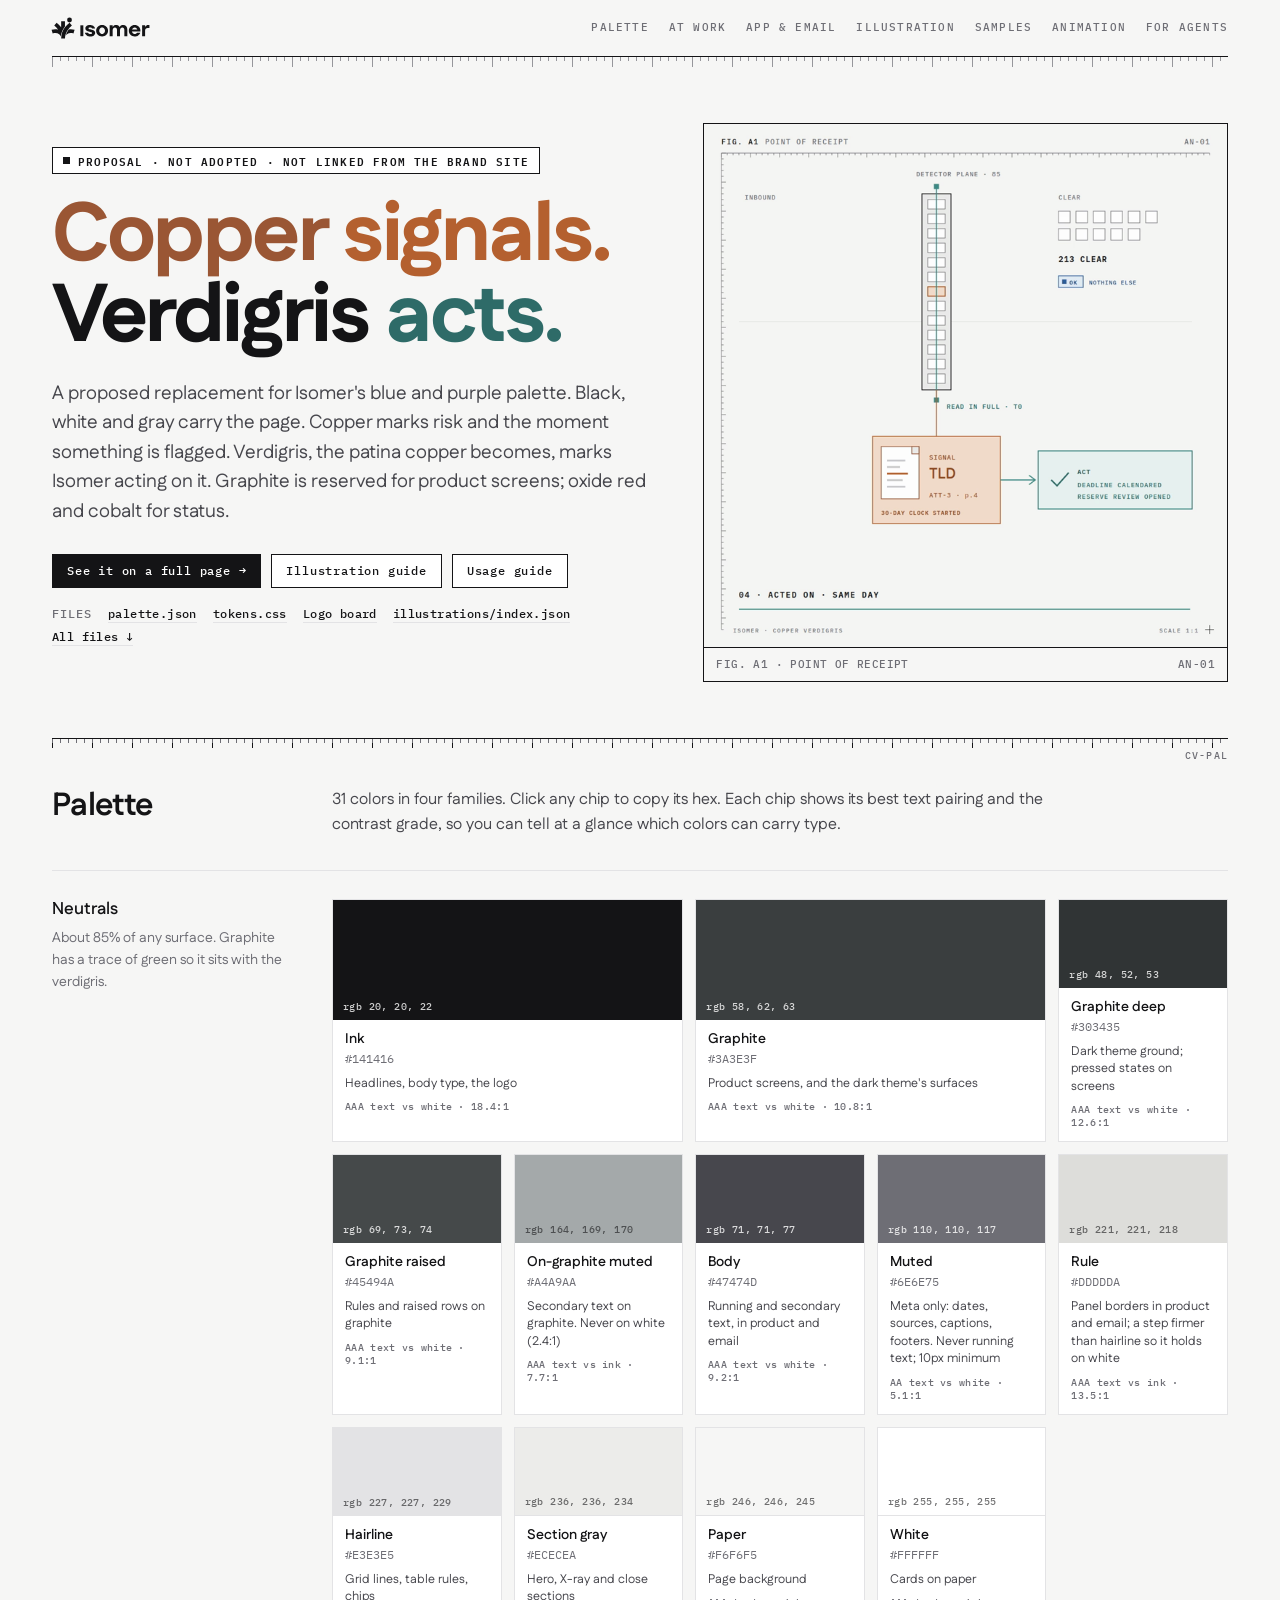
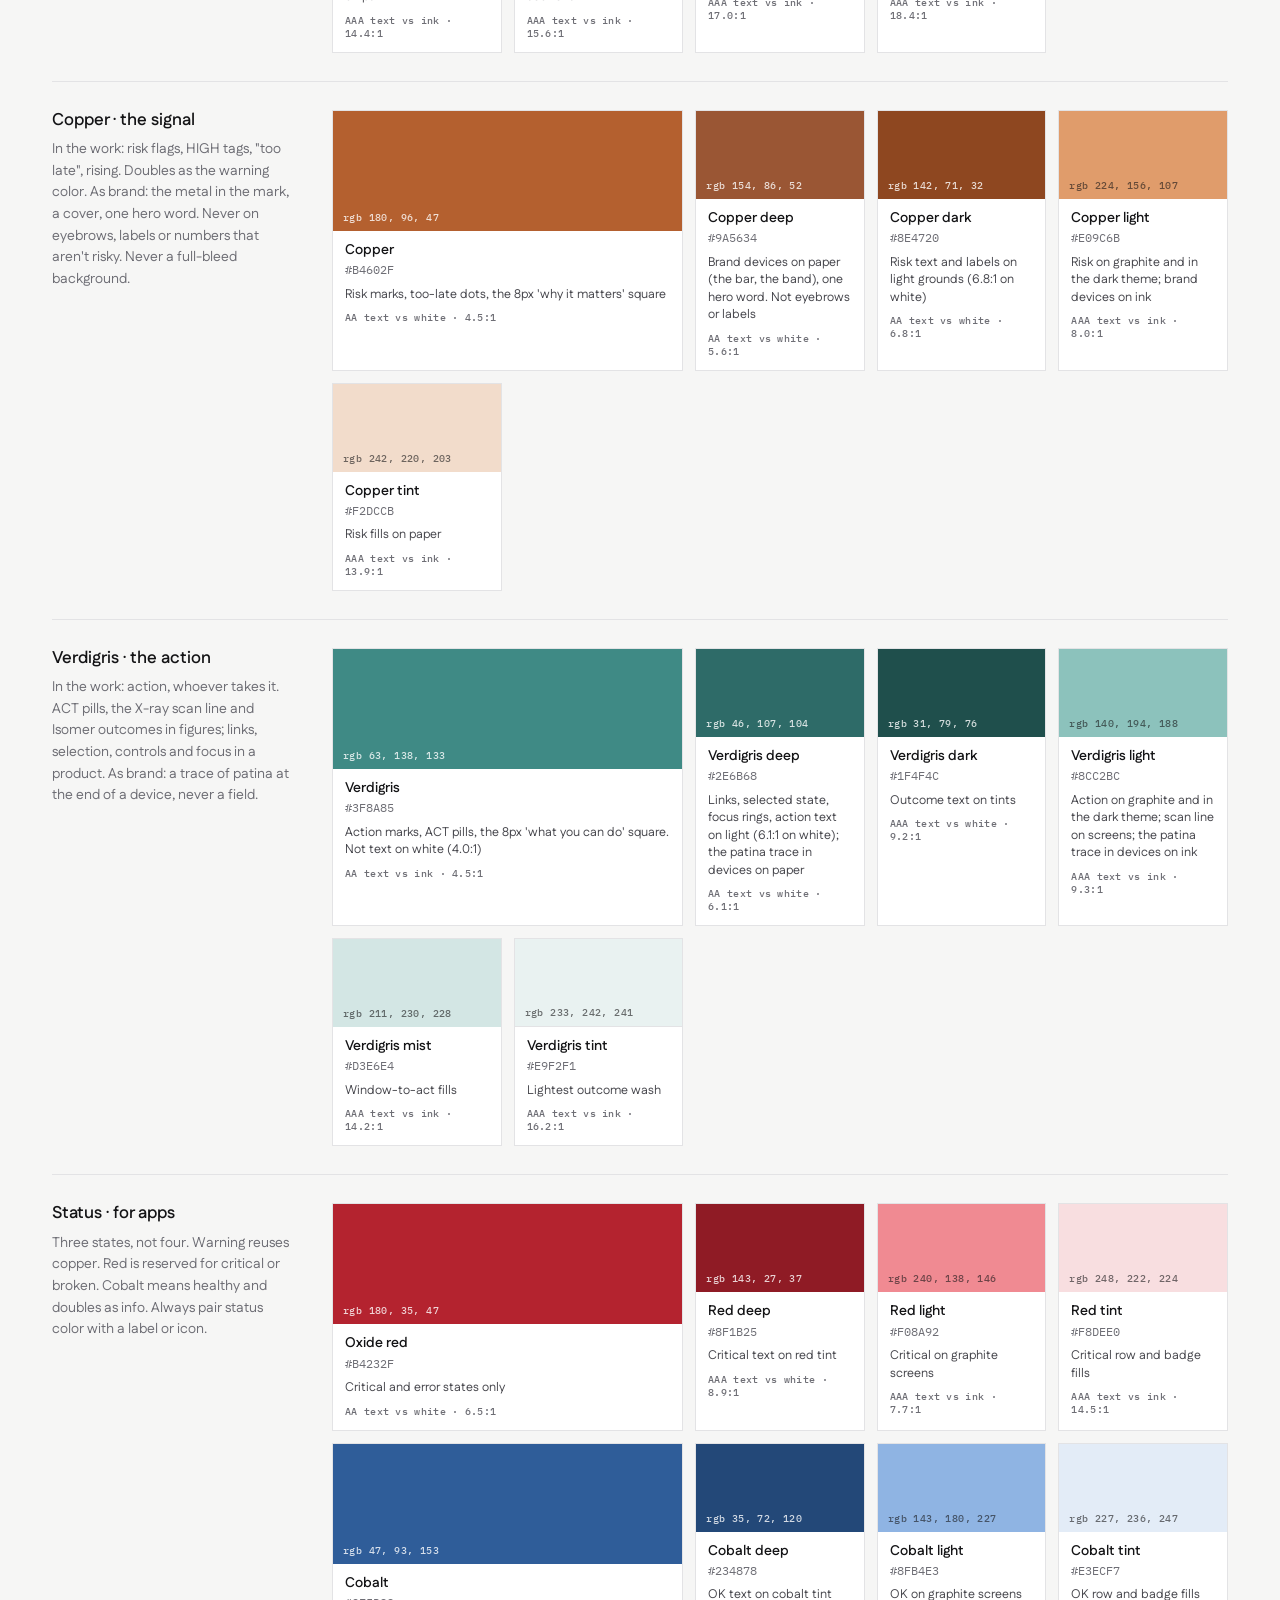
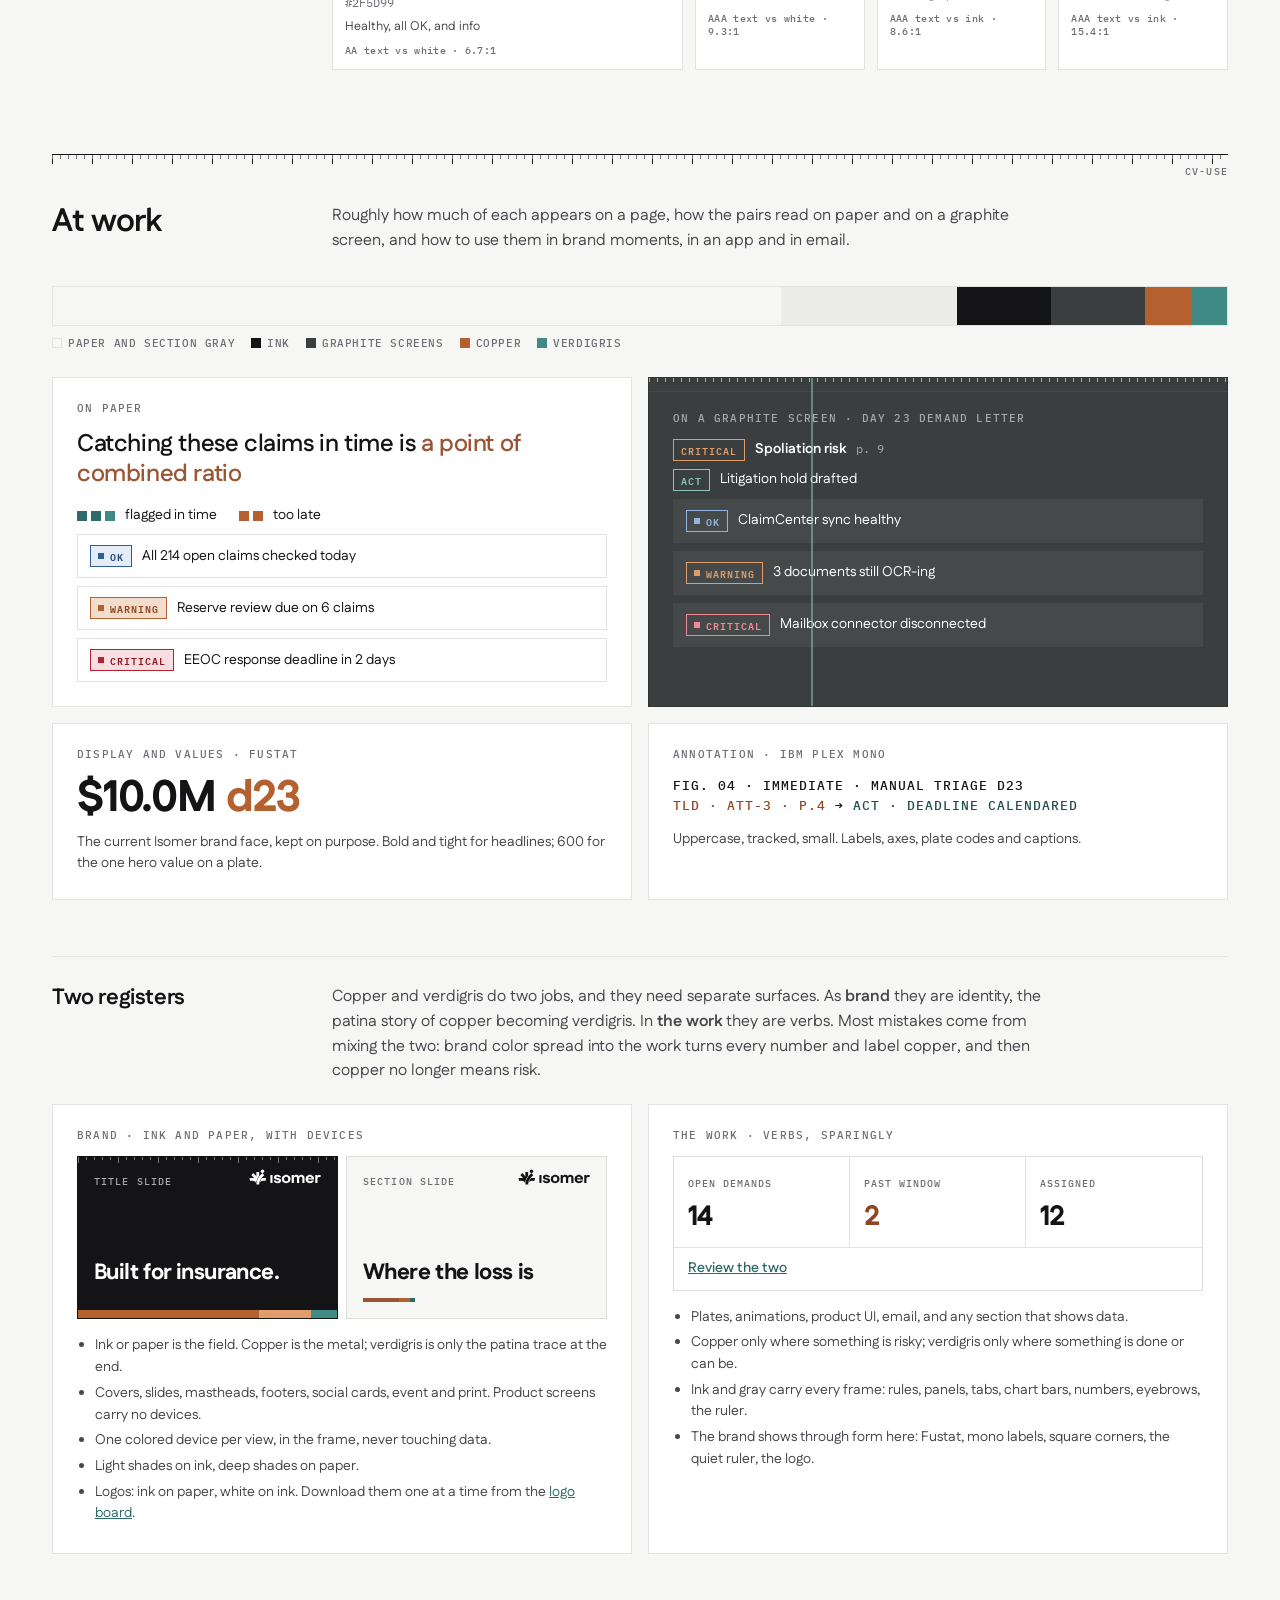
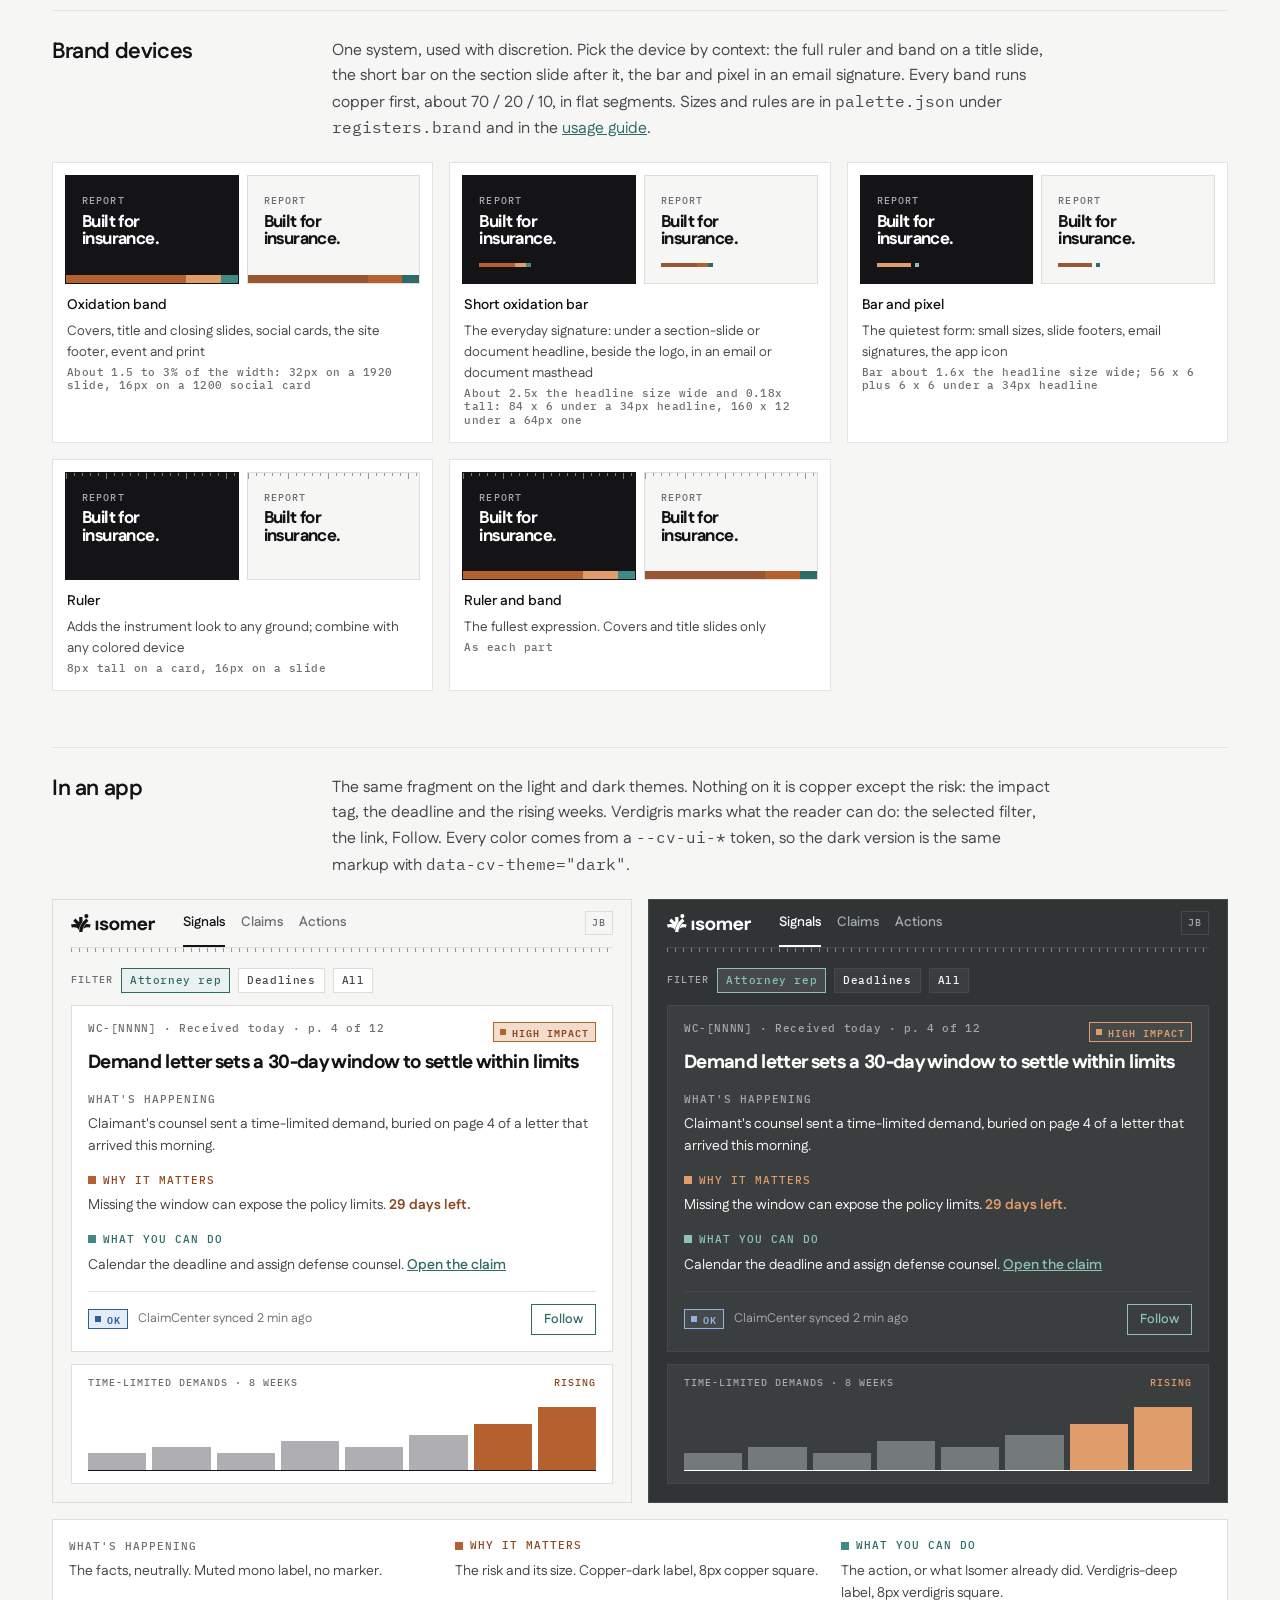
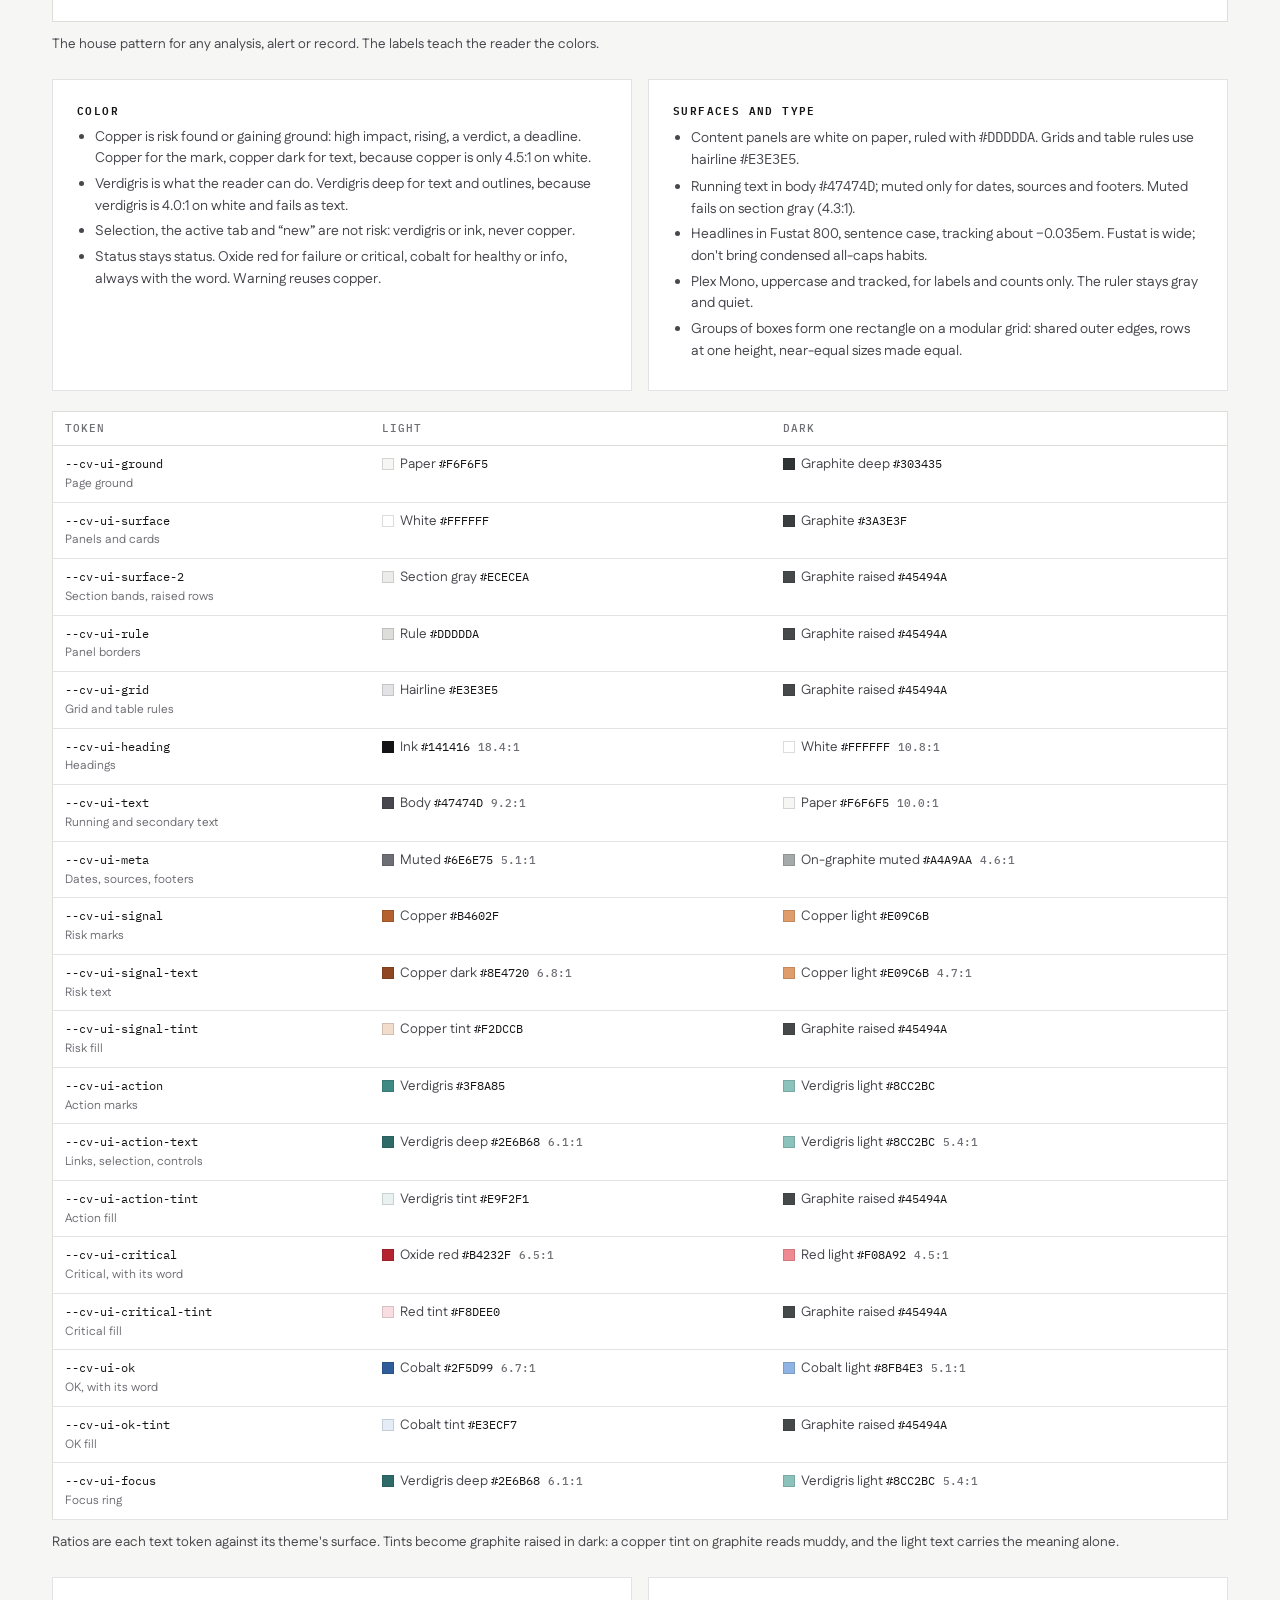
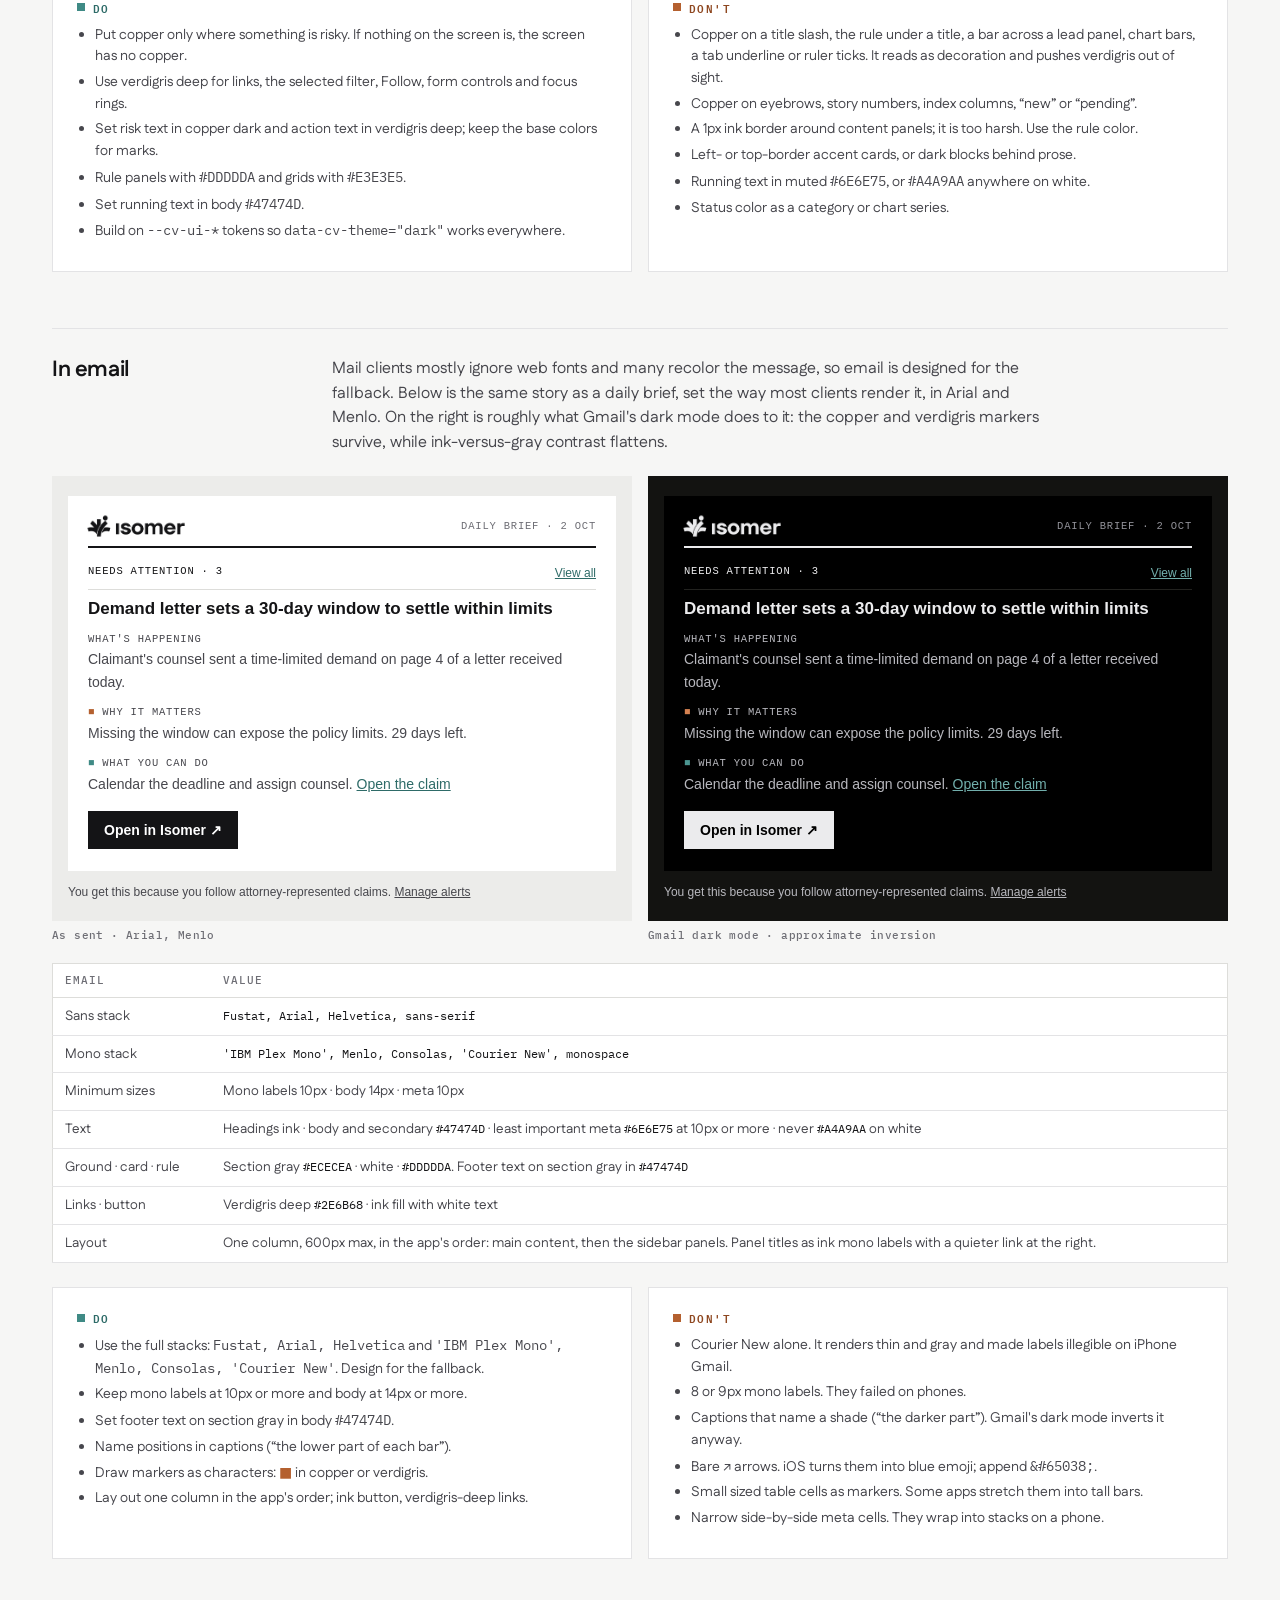
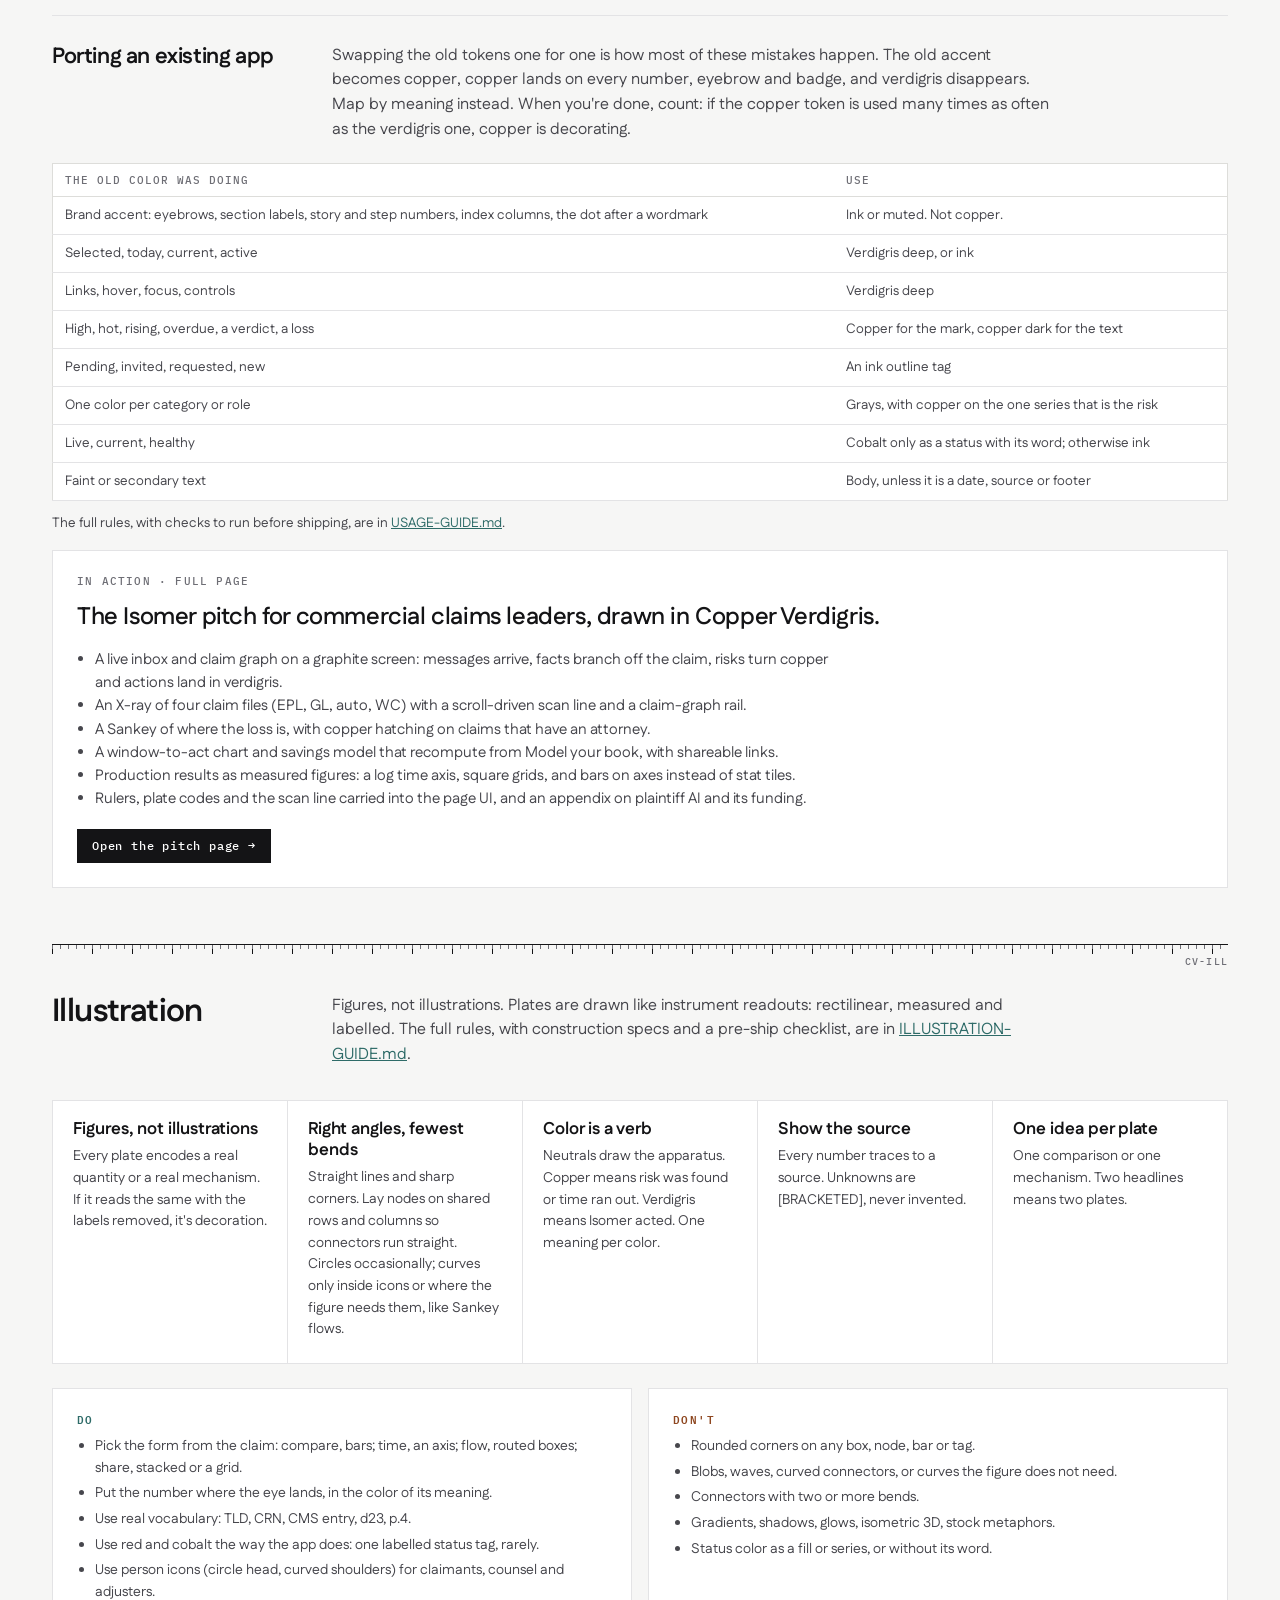
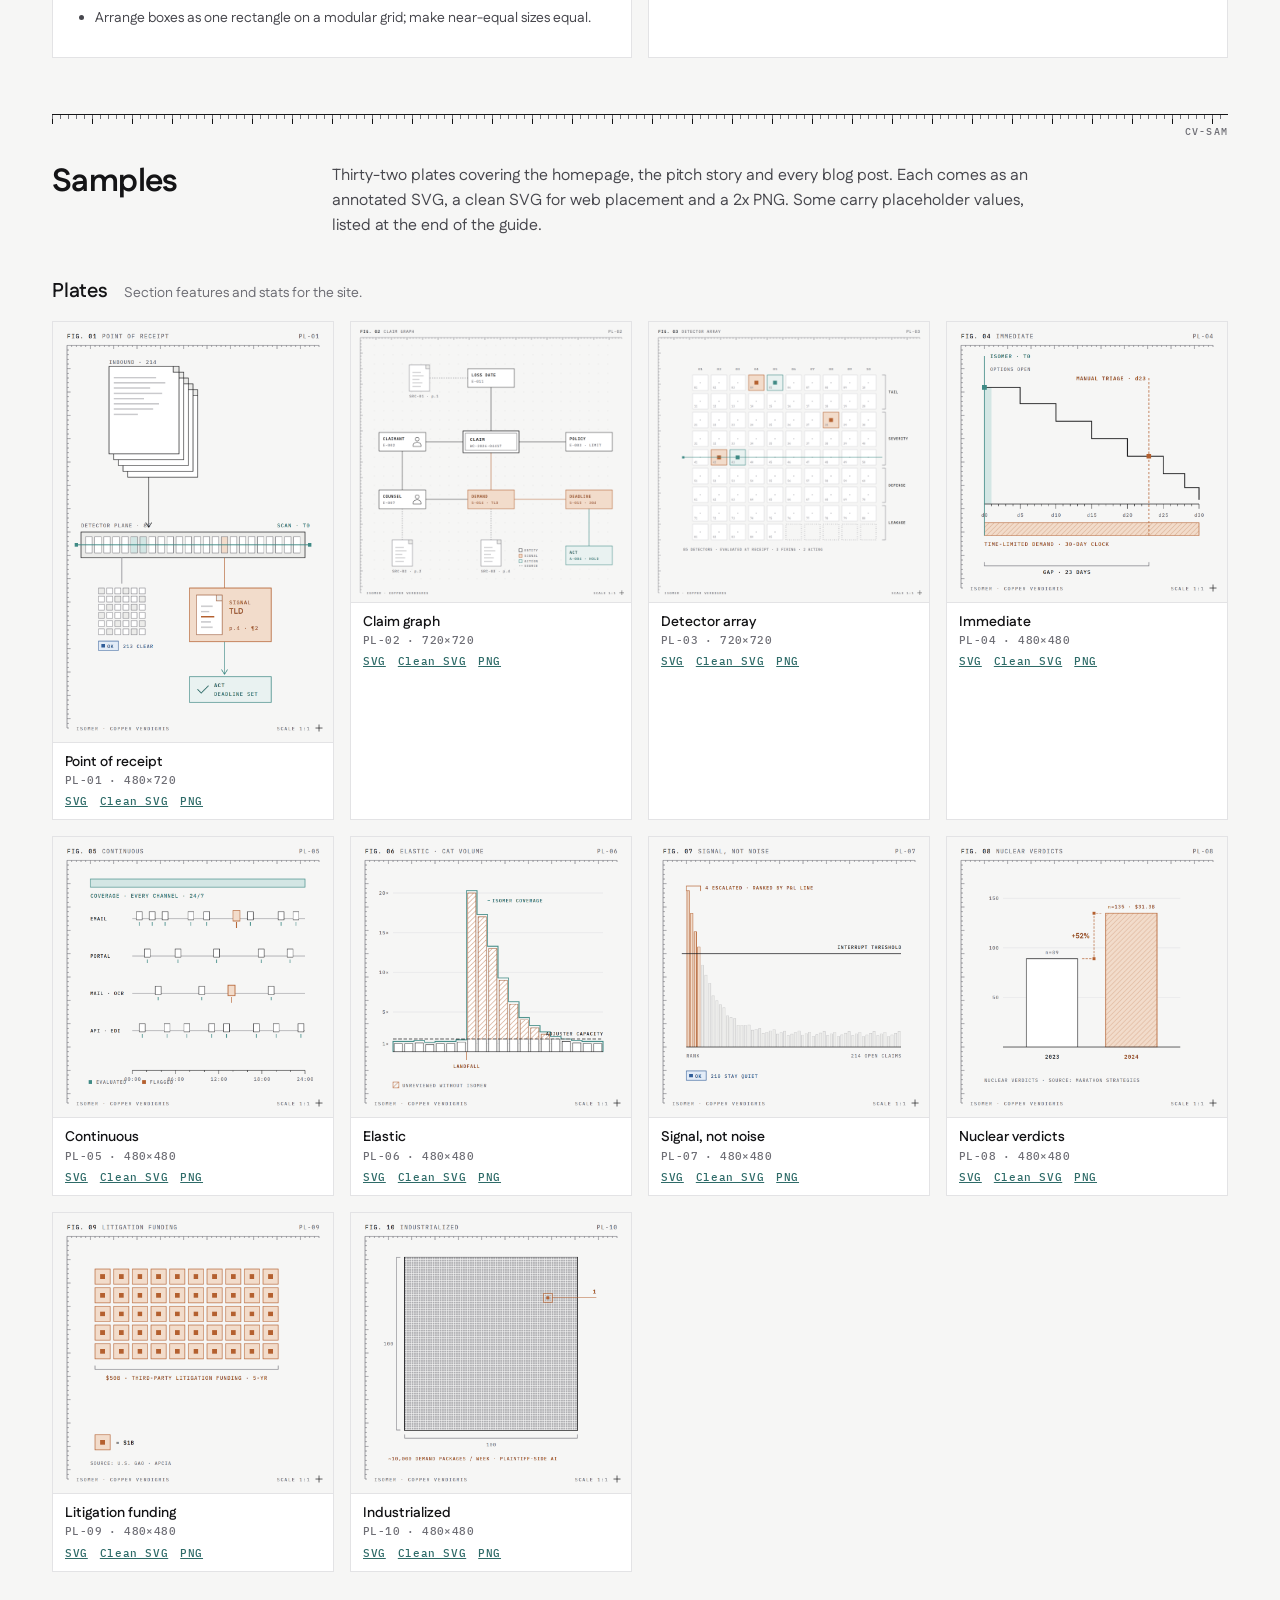
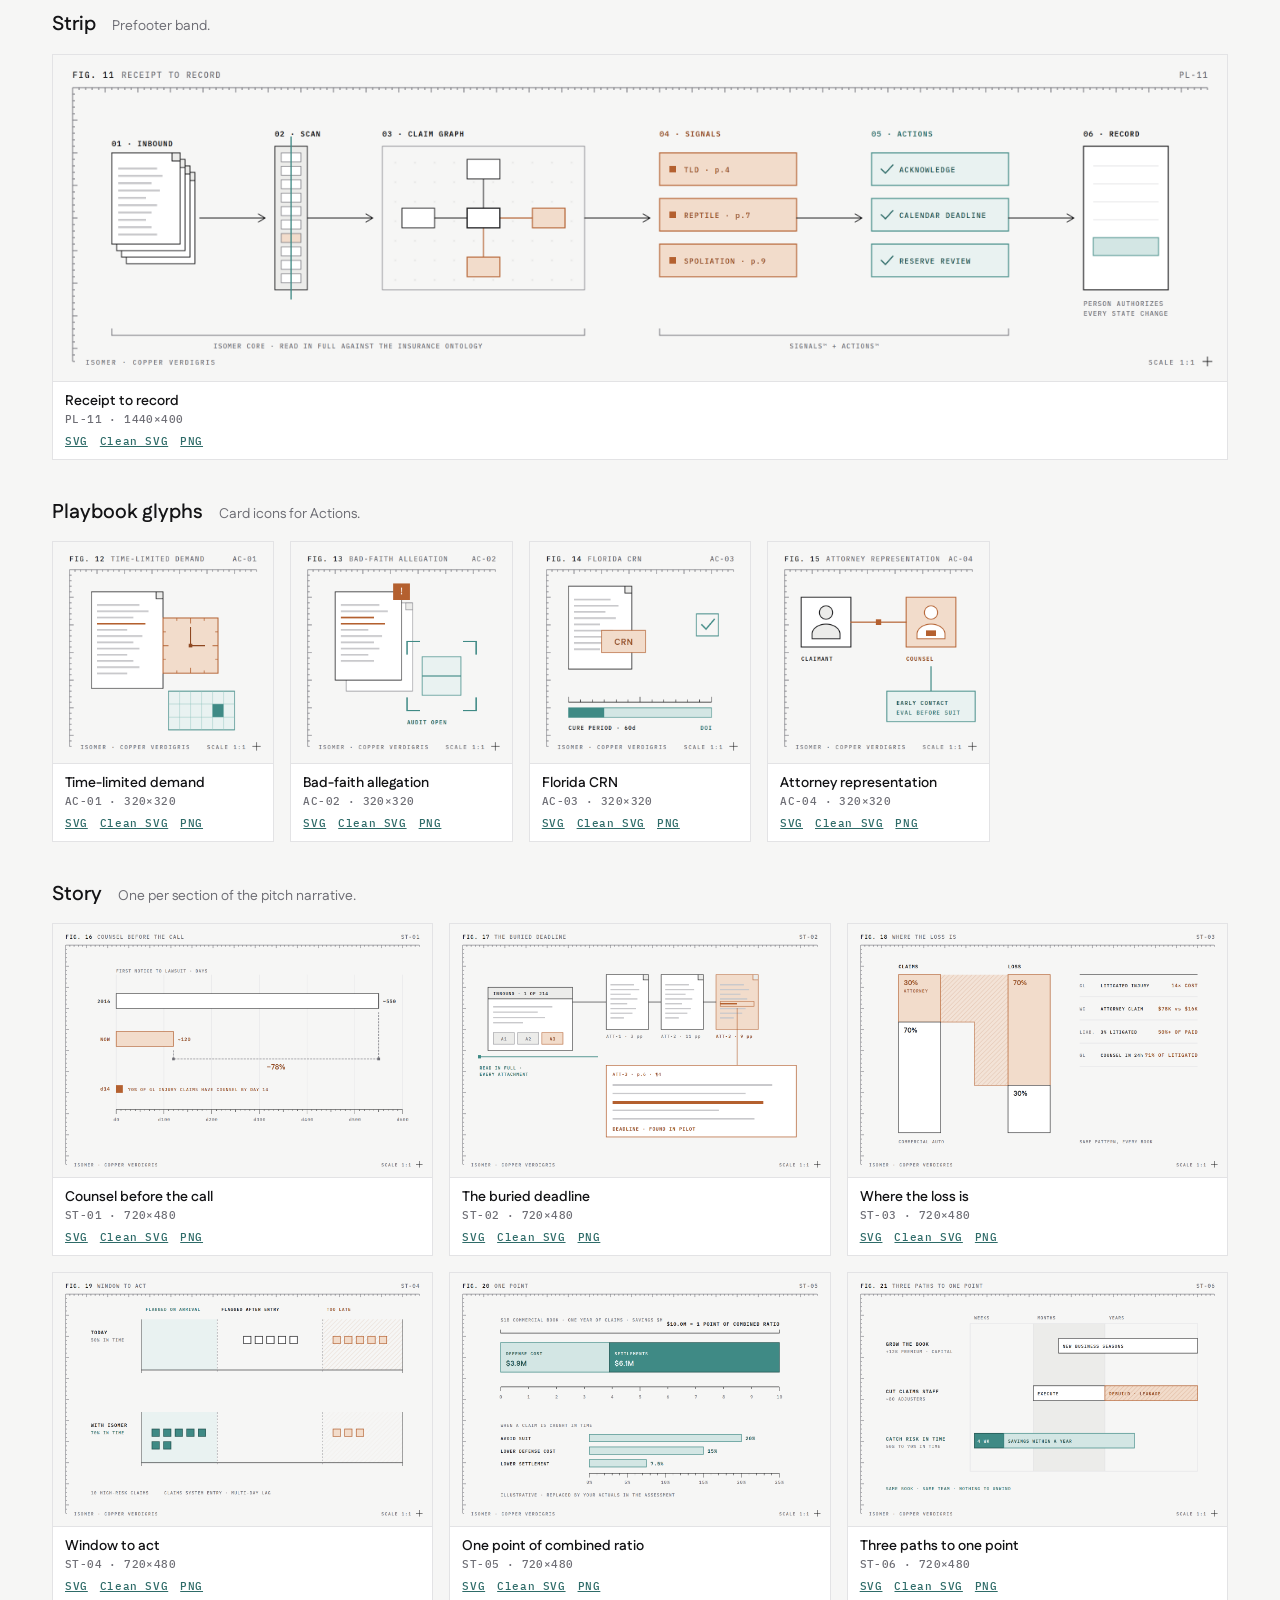
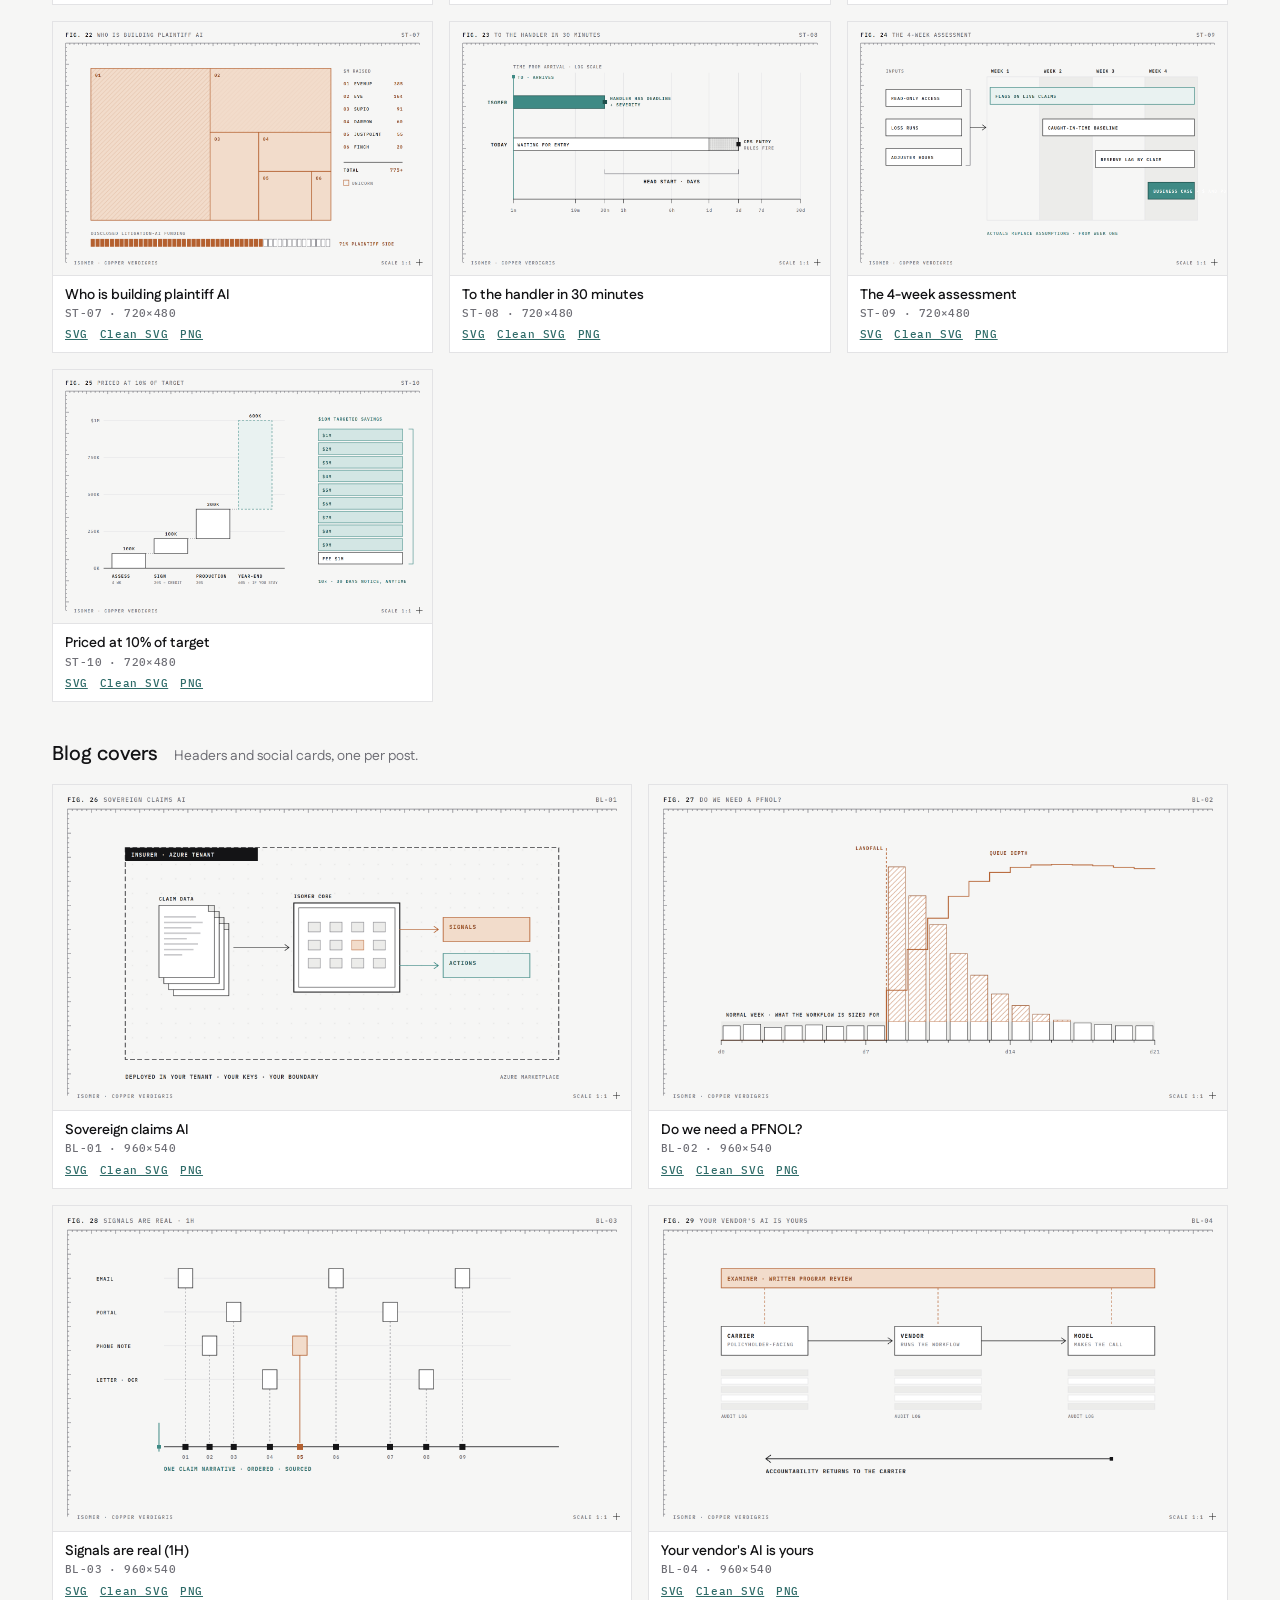
==== commit a2119a00: "Add the box arrangement standard to the usage and illustration guides Groups of boxes form one recta" ====
--- a/copper-verdigris/index.html
+++ b/copper-verdigris/index.html
@@ -350,7 +350,8 @@
 <li>Content panels are white on paper, ruled with <code>#DDDDDA</code>. Grids and table rules use hairline <code>#E3E3E5</code>.</li>
 <li>Running text in body <code>#47474D</code>; muted only for dates, sources and footers. Muted fails on section gray (4.3:1).</li>
 <li>Headlines in Fustat 800, sentence case, tracking about −0.035em. Fustat is wide; don't bring condensed all-caps habits.</li>
-<li>Plex Mono, uppercase and tracked, for labels and counts only. The ruler stays gray and quiet.</li></ul></div>
+<li>Plex Mono, uppercase and tracked, for labels and counts only. The ruler stays gray and quiet.</li>
+<li>Groups of boxes form one rectangle on a modular grid: shared outer edges, rows at one height, near-equal sizes made equal.</li></ul></div>
 </div>
 <div class="tbl"><table class="toks"><thead><tr><th>Token</th><th>Light</th><th>Dark</th></tr></thead><tbody><tr><td><code>--cv-ui-ground</code><span class="trole">Page ground</span></td><td><span class="tsw" style="background:#F6F6F5"></span>Paper <code>#F6F6F5</code></td><td><span class="tsw" style="background:#303435"></span>Graphite deep <code>#303435</code></td></tr><tr><td><code>--cv-ui-surface</code><span class="trole">Panels and cards</span></td><td><span class="tsw" style="background:#FFFFFF"></span>White <code>#FFFFFF</code></td><td><span class="tsw" style="background:#3A3E3F"></span>Graphite <code>#3A3E3F</code></td></tr><tr><td><code>--cv-ui-surface-2</code><span class="trole">Section bands, raised rows</span></td><td><span class="tsw" style="background:#ECECEA"></span>Section gray <code>#ECECEA</code></td><td><span class="tsw" style="background:#45494A"></span>Graphite raised <code>#45494A</code></td></tr><tr><td><code>--cv-ui-rule</code><span class="trole">Panel borders</span></td><td><span class="tsw" style="background:#DDDDDA"></span>Rule <code>#DDDDDA</code></td><td><span class="tsw" style="background:#45494A"></span>Graphite raised <code>#45494A</code></td></tr><tr><td><code>--cv-ui-grid</code><span class="trole">Grid and table rules</span></td><td><span class="tsw" style="background:#E3E3E5"></span>Hairline <code>#E3E3E5</code></td><td><span class="tsw" style="background:#45494A"></span>Graphite raised <code>#45494A</code></td></tr><tr><td><code>--cv-ui-heading</code><span class="trole">Headings</span></td><td><span class="tsw" style="background:#141416"></span>Ink <code>#141416</code><span class="tr">18.4:1</span></td><td><span class="tsw" style="background:#FFFFFF"></span>White <code>#FFFFFF</code><span class="tr">10.8:1</span></td></tr><tr><td><code>--cv-ui-text</code><span class="trole">Running and secondary text</span></td><td><span class="tsw" style="background:#47474D"></span>Body <code>#47474D</code><span class="tr">9.2:1</span></td><td><span class="tsw" style="background:#F6F6F5"></span>Paper <code>#F6F6F5</code><span class="tr">10.0:1</span></td></tr><tr><td><code>--cv-ui-meta</code><span class="trole">Dates, sources, footers</span></td><td><span class="tsw" style="background:#6E6E75"></span>Muted <code>#6E6E75</code><span class="tr">5.1:1</span></td><td><span class="tsw" style="background:#A4A9AA"></span>On-graphite muted <code>#A4A9AA</code><span class="tr">4.6:1</span></td></tr><tr><td><code>--cv-ui-signal</code><span class="trole">Risk marks</span></td><td><span class="tsw" style="background:#B4602F"></span>Copper <code>#B4602F</code></td><td><span class="tsw" style="background:#E09C6B"></span>Copper light <code>#E09C6B</code></td></tr><tr><td><code>--cv-ui-signal-text</code><span class="trole">Risk text</span></td><td><span class="tsw" style="background:#8E4720"></span>Copper dark <code>#8E4720</code><span class="tr">6.8:1</span></td><td><span class="tsw" style="background:#E09C6B"></span>Copper light <code>#E09C6B</code><span class="tr">4.7:1</span></td></tr><tr><td><code>--cv-ui-signal-tint</code><span class="trole">Risk fill</span></td><td><span class="tsw" style="background:#F2DCCB"></span>Copper tint <code>#F2DCCB</code></td><td><span class="tsw" style="background:#45494A"></span>Graphite raised <code>#45494A</code></td></tr><tr><td><code>--cv-ui-action</code><span class="trole">Action marks</span></td><td><span class="tsw" style="background:#3F8A85"></span>Verdigris <code>#3F8A85</code></td><td><span class="tsw" style="background:#8CC2BC"></span>Verdigris light <code>#8CC2BC</code></td></tr><tr><td><code>--cv-ui-action-text</code><span class="trole">Links, selection, controls</span></td><td><span class="tsw" style="background:#2E6B68"></span>Verdigris deep <code>#2E6B68</code><span class="tr">6.1:1</span></td><td><span class="tsw" style="background:#8CC2BC"></span>Verdigris light <code>#8CC2BC</code><span class="tr">5.4:1</span></td></tr><tr><td><code>--cv-ui-action-tint</code><span class="trole">Action fill</span></td><td><span class="tsw" style="background:#E9F2F1"></span>Verdigris tint <code>#E9F2F1</code></td><td><span class="tsw" style="background:#45494A"></span>Graphite raised <code>#45494A</code></td></tr><tr><td><code>--cv-ui-critical</code><span class="trole">Critical, with its word</span></td><td><span class="tsw" style="background:#B4232F"></span>Oxide red <code>#B4232F</code><span class="tr">6.5:1</span></td><td><span class="tsw" style="background:#F08A92"></span>Red light <code>#F08A92</code><span class="tr">4.5:1</span></td></tr><tr><td><code>--cv-ui-critical-tint</code><span class="trole">Critical fill</span></td><td><span class="tsw" style="background:#F8DEE0"></span>Red tint <code>#F8DEE0</code></td><td><span class="tsw" style="background:#45494A"></span>Graphite raised <code>#45494A</code></td></tr><tr><td><code>--cv-ui-ok</code><span class="trole">OK, with its word</span></td><td><span class="tsw" style="background:#2F5D99"></span>Cobalt <code>#2F5D99</code><span class="tr">6.7:1</span></td><td><span class="tsw" style="background:#8FB4E3"></span>Cobalt light <code>#8FB4E3</code><span class="tr">5.1:1</span></td></tr><tr><td><code>--cv-ui-ok-tint</code><span class="trole">OK fill</span></td><td><span class="tsw" style="background:#E3ECF7"></span>Cobalt tint <code>#E3ECF7</code></td><td><span class="tsw" style="background:#45494A"></span>Graphite raised <code>#45494A</code></td></tr><tr><td><code>--cv-ui-focus</code><span class="trole">Focus ring</span></td><td><span class="tsw" style="background:#2E6B68"></span>Verdigris deep <code>#2E6B68</code><span class="tr">6.1:1</span></td><td><span class="tsw" style="background:#8CC2BC"></span>Verdigris light <code>#8CC2BC</code><span class="tr">5.4:1</span></td></tr></tbody></table></div>
 <p class="note">Ratios are each text token against its theme's surface. Tints become graphite raised in dark: a copper tint on graphite reads muddy, and the light text carries the meaning alone.</p>
@@ -421,6 +422,7 @@
 <li>Use real vocabulary: TLD, CRN, CMS entry, d23, p.4.</li>
 <li>Use red and cobalt the way the app does: one labelled status tag, rarely.</li>
 <li>Use person icons (circle head, curved shoulders) for claimants, counsel and adjusters.</li>
+<li>Arrange boxes as one rectangle on a modular grid; make near-equal sizes equal.</li>
 </ul></div>
 <div class="card dont"><h4>Don't</h4><ul>
 <li>Rounded corners on any box, node, bar or tag.</li>
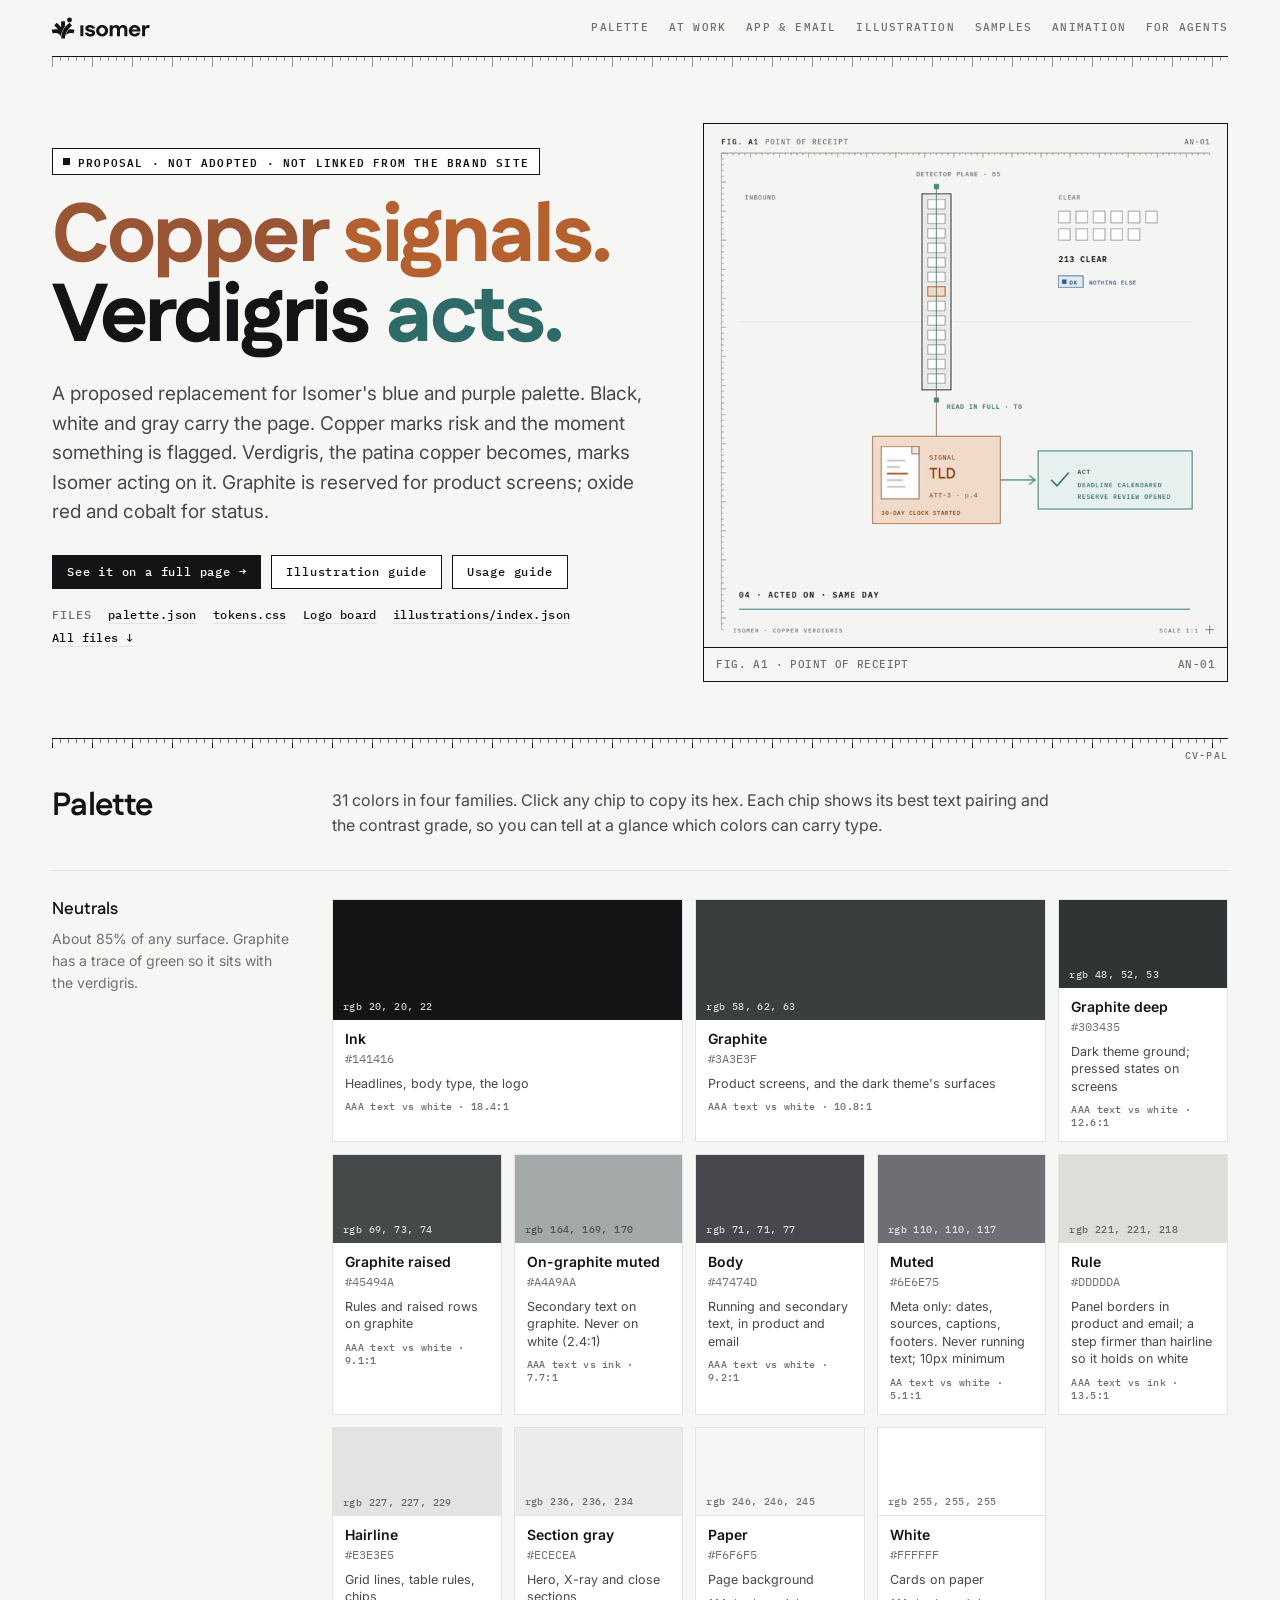
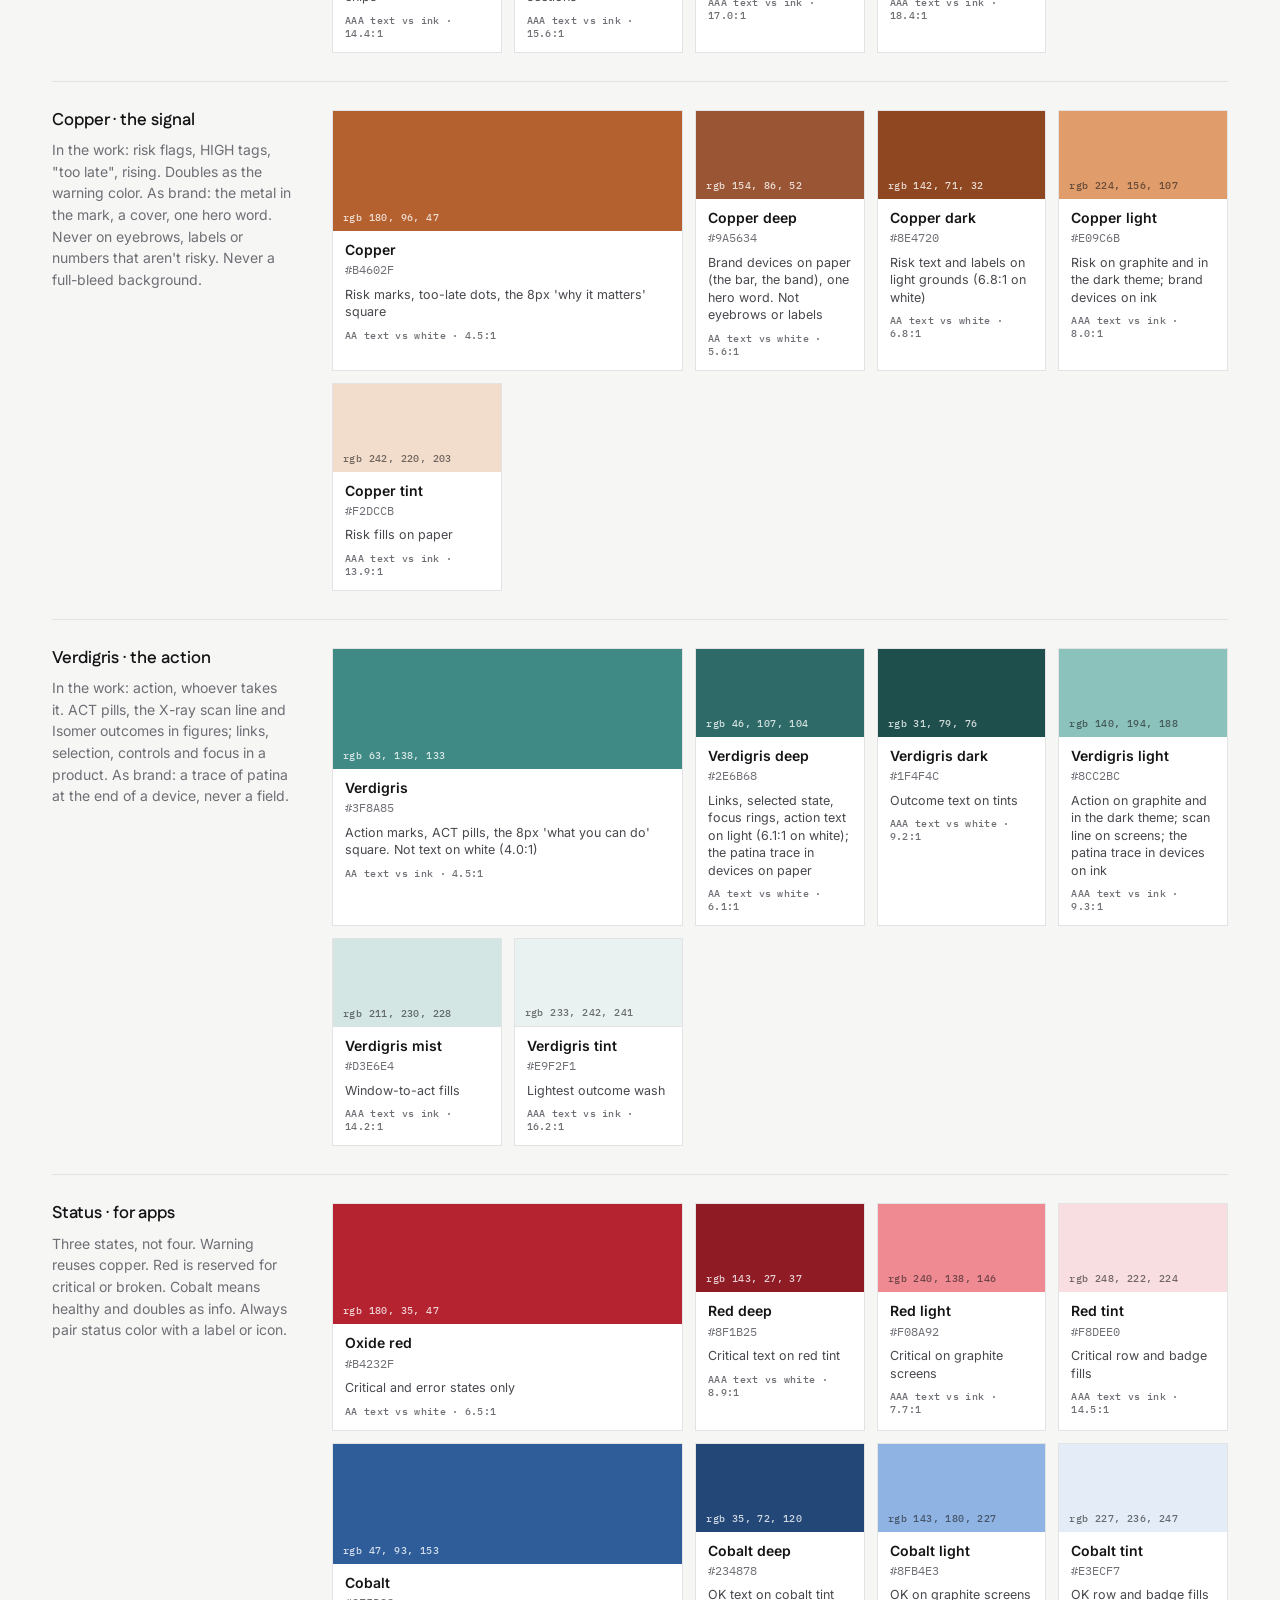
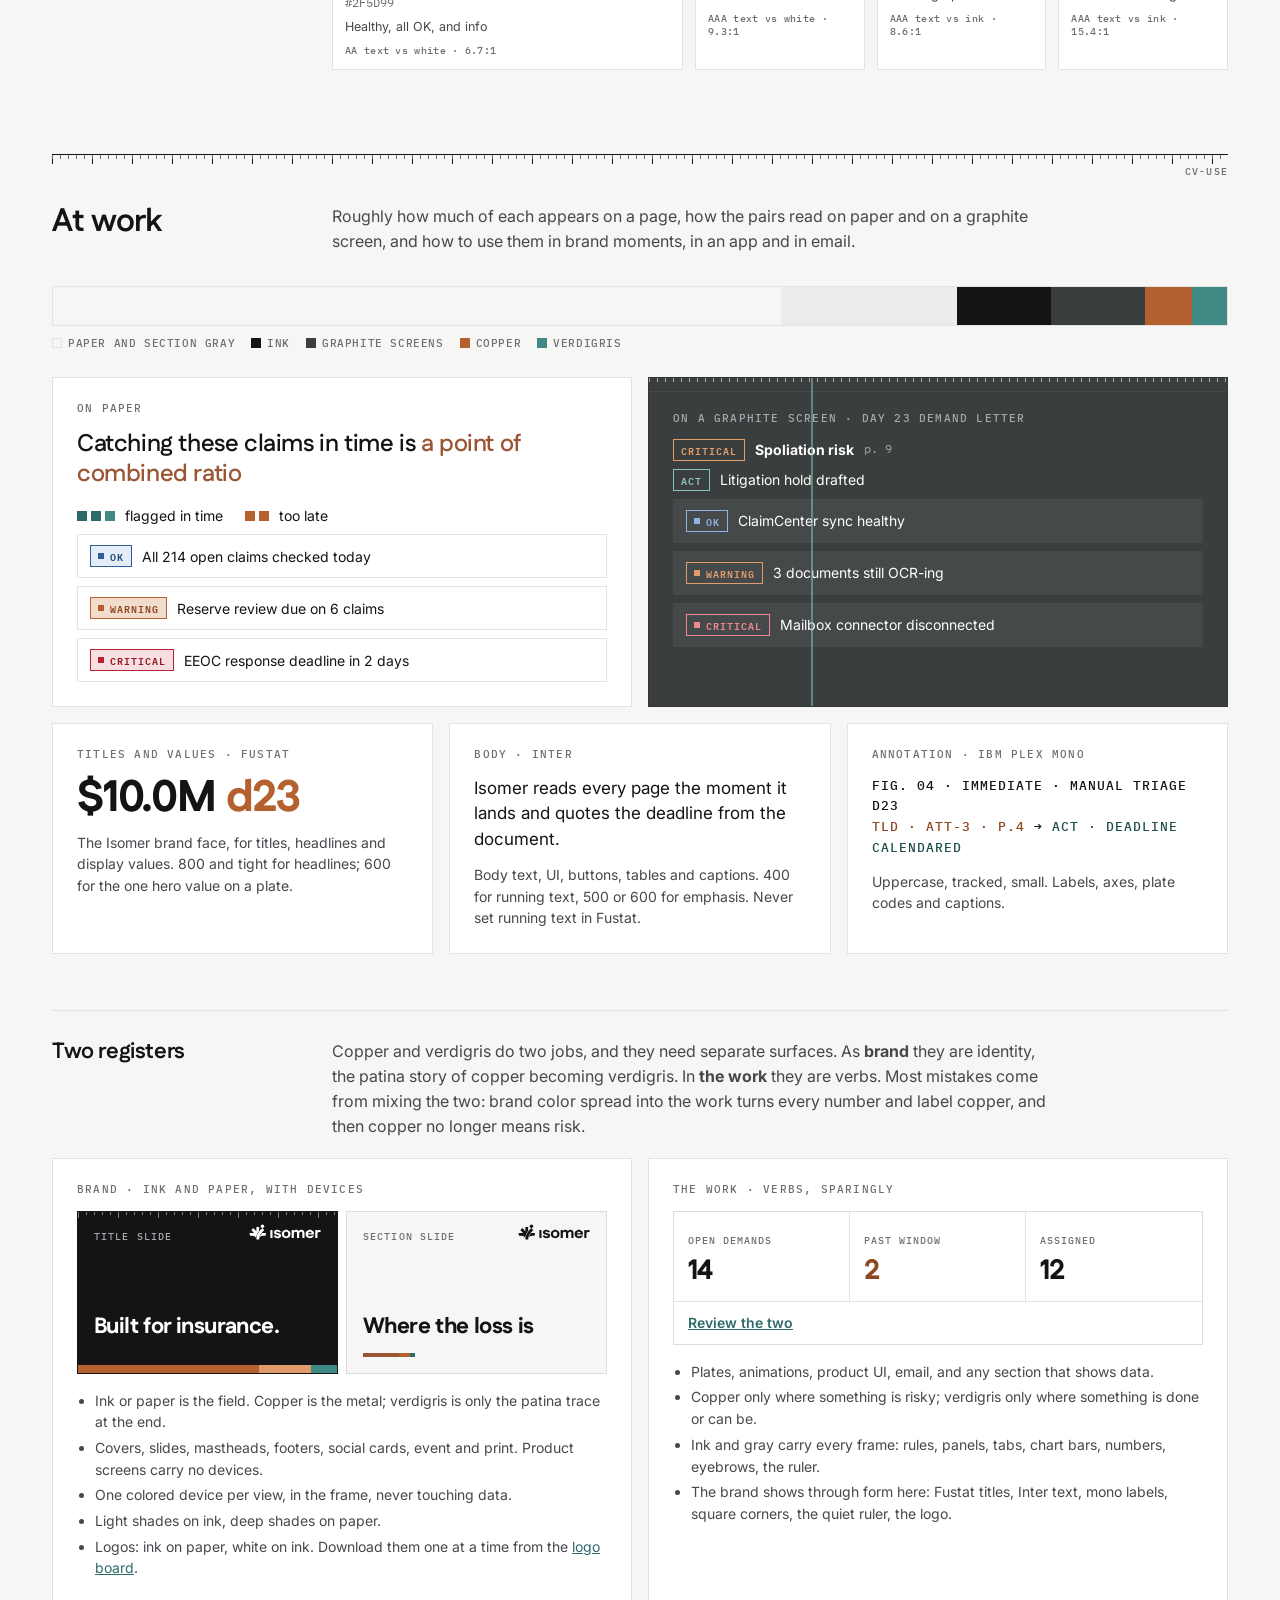
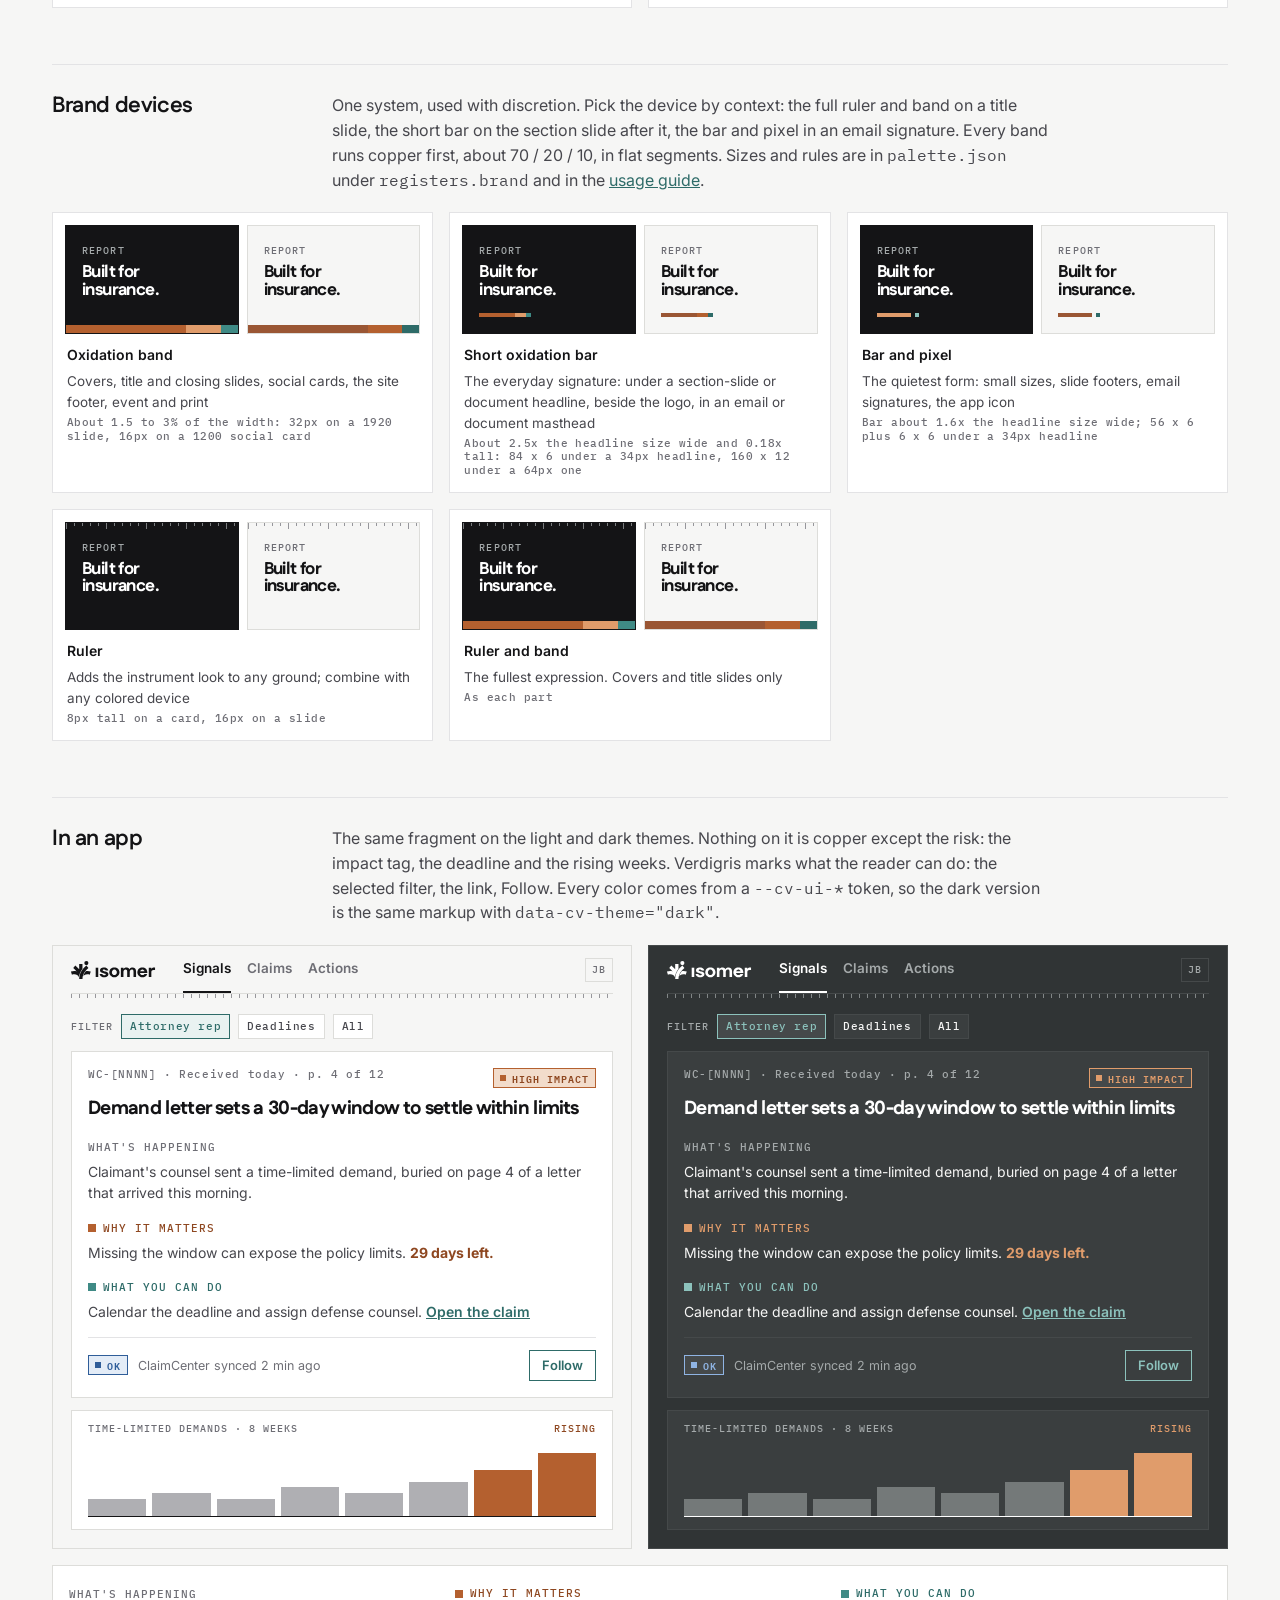
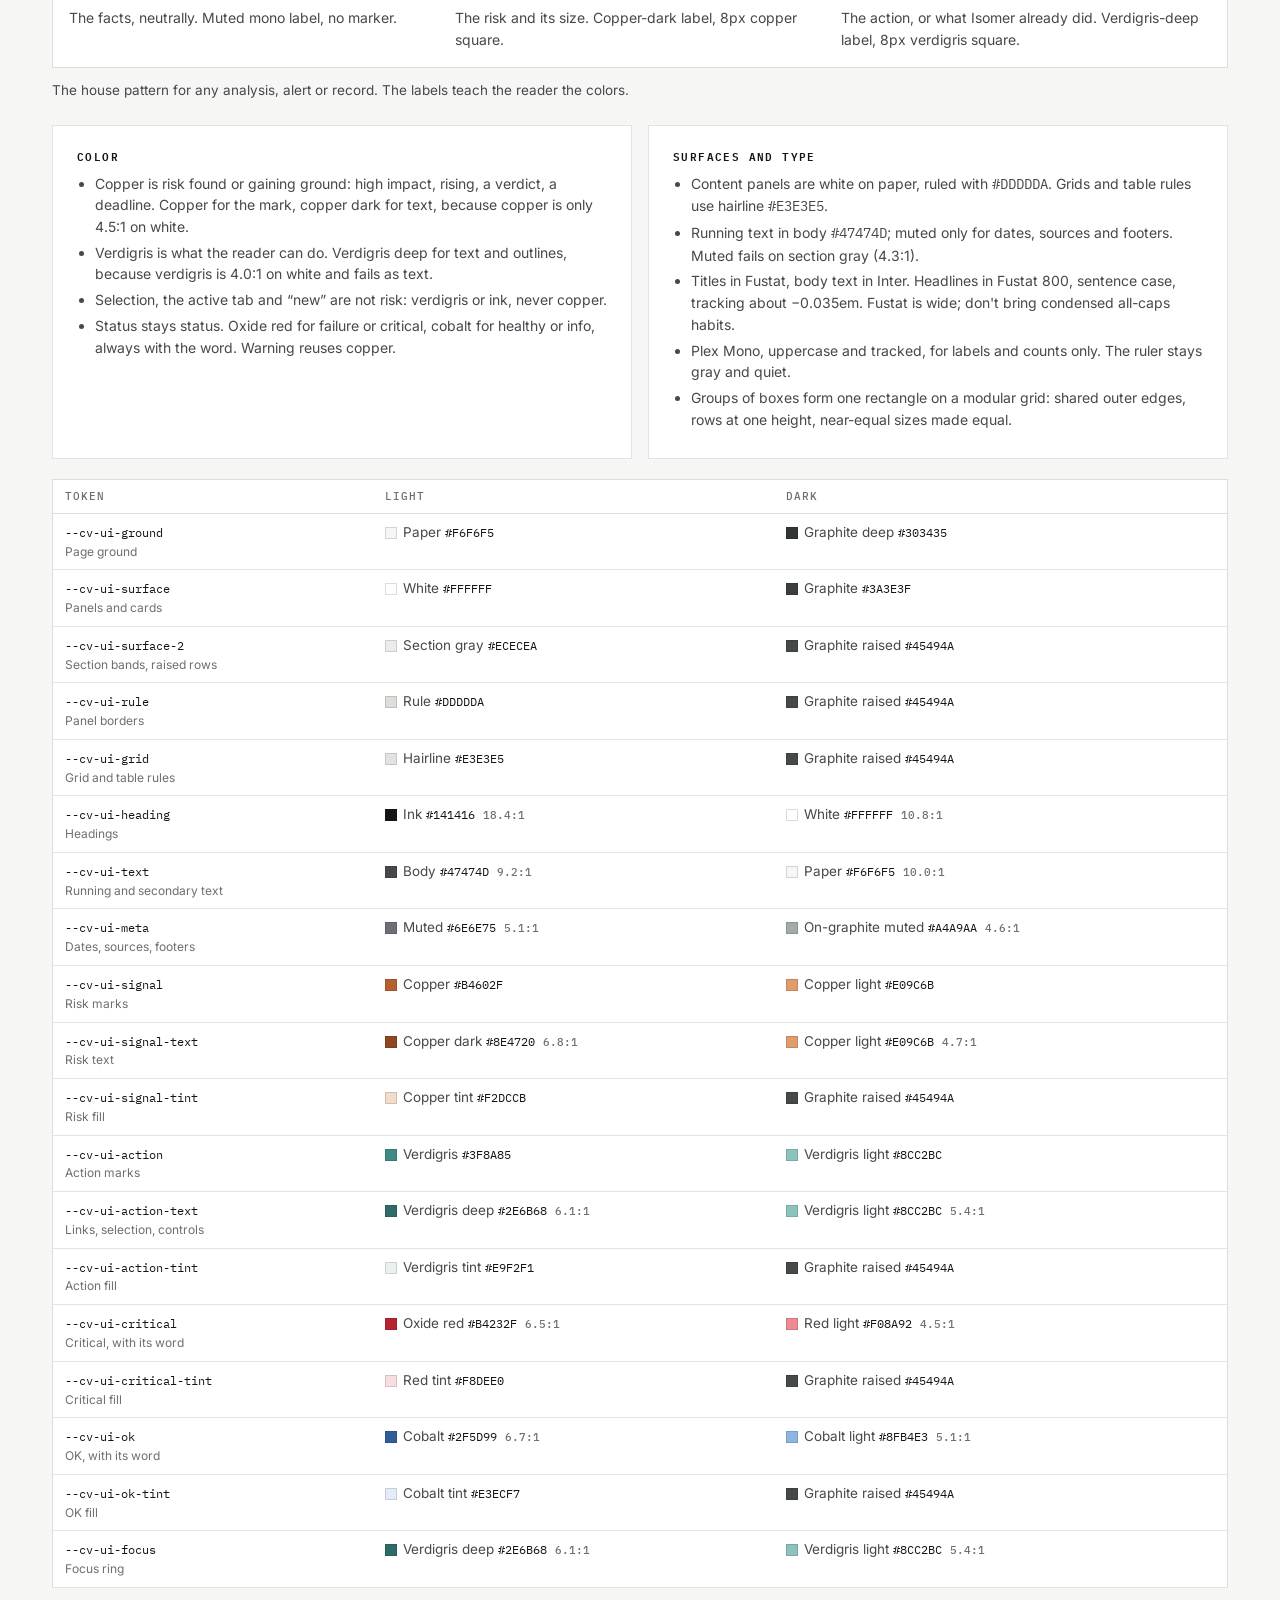
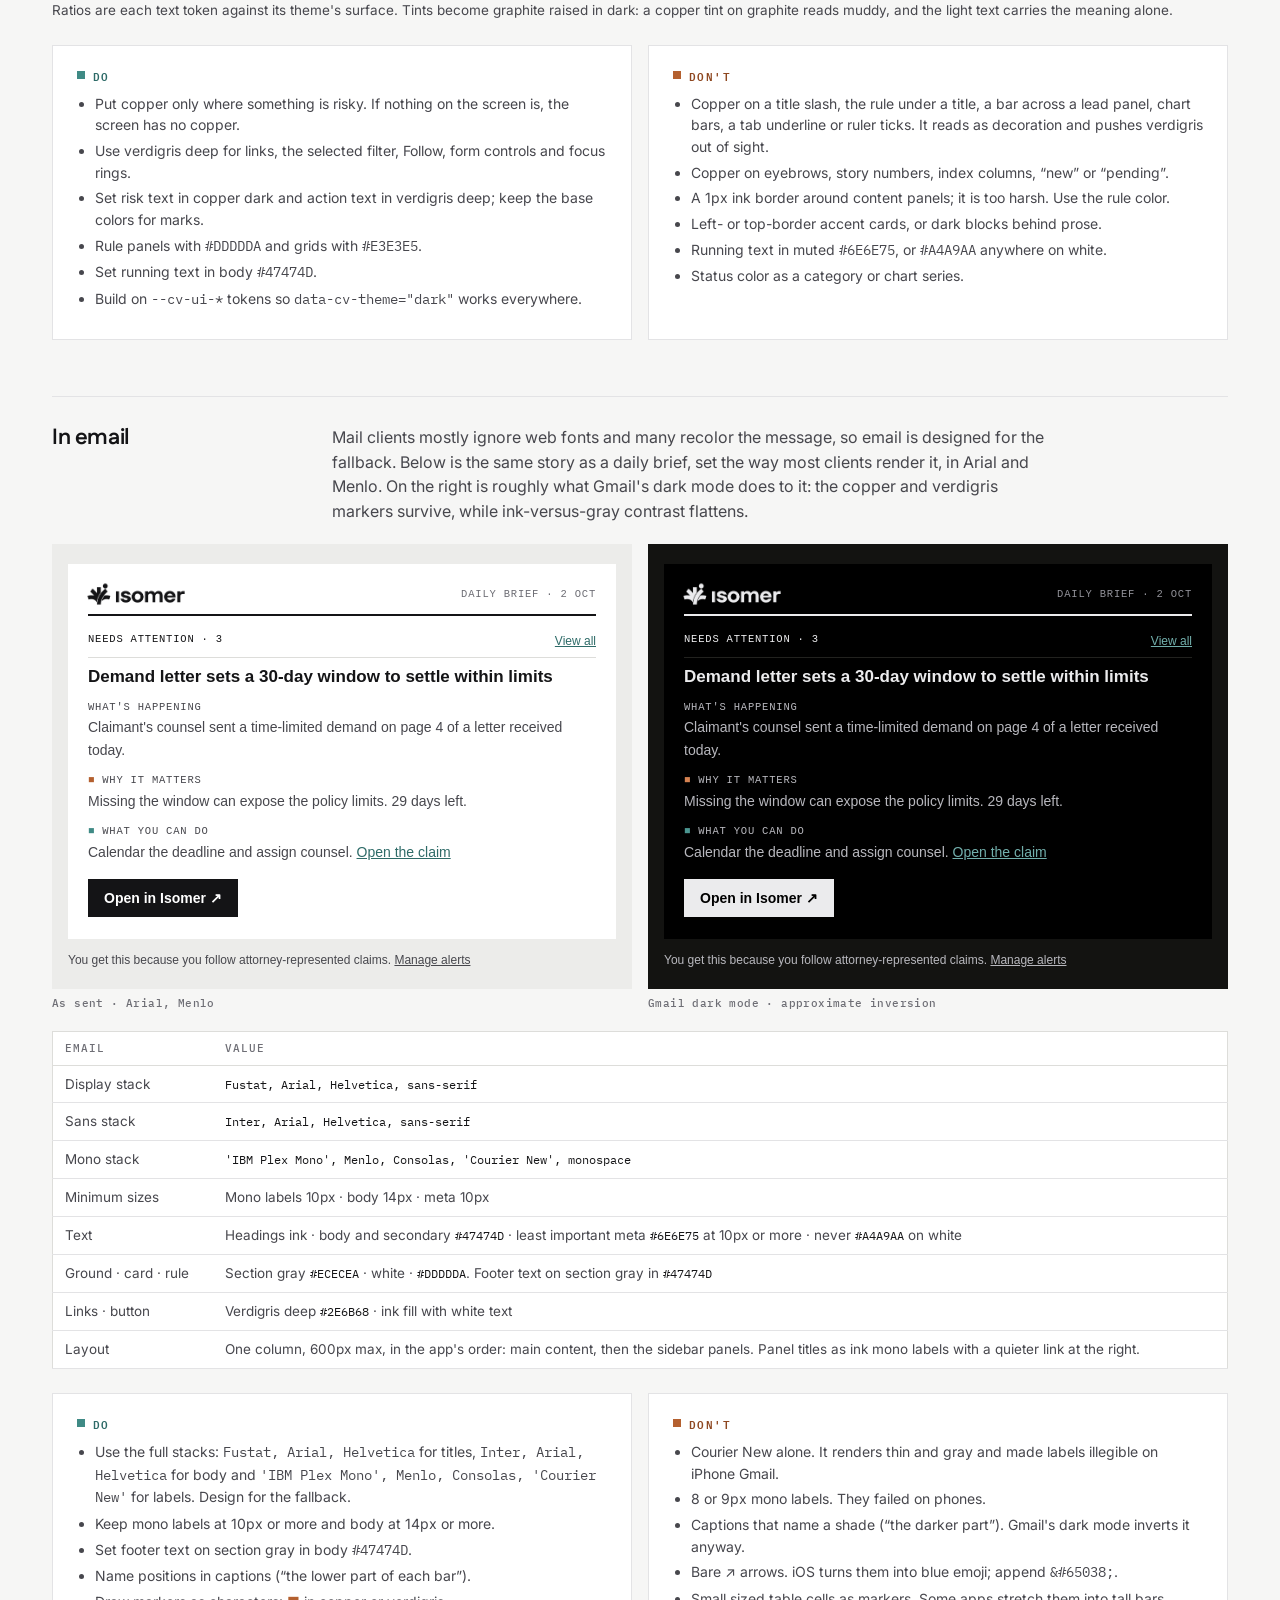
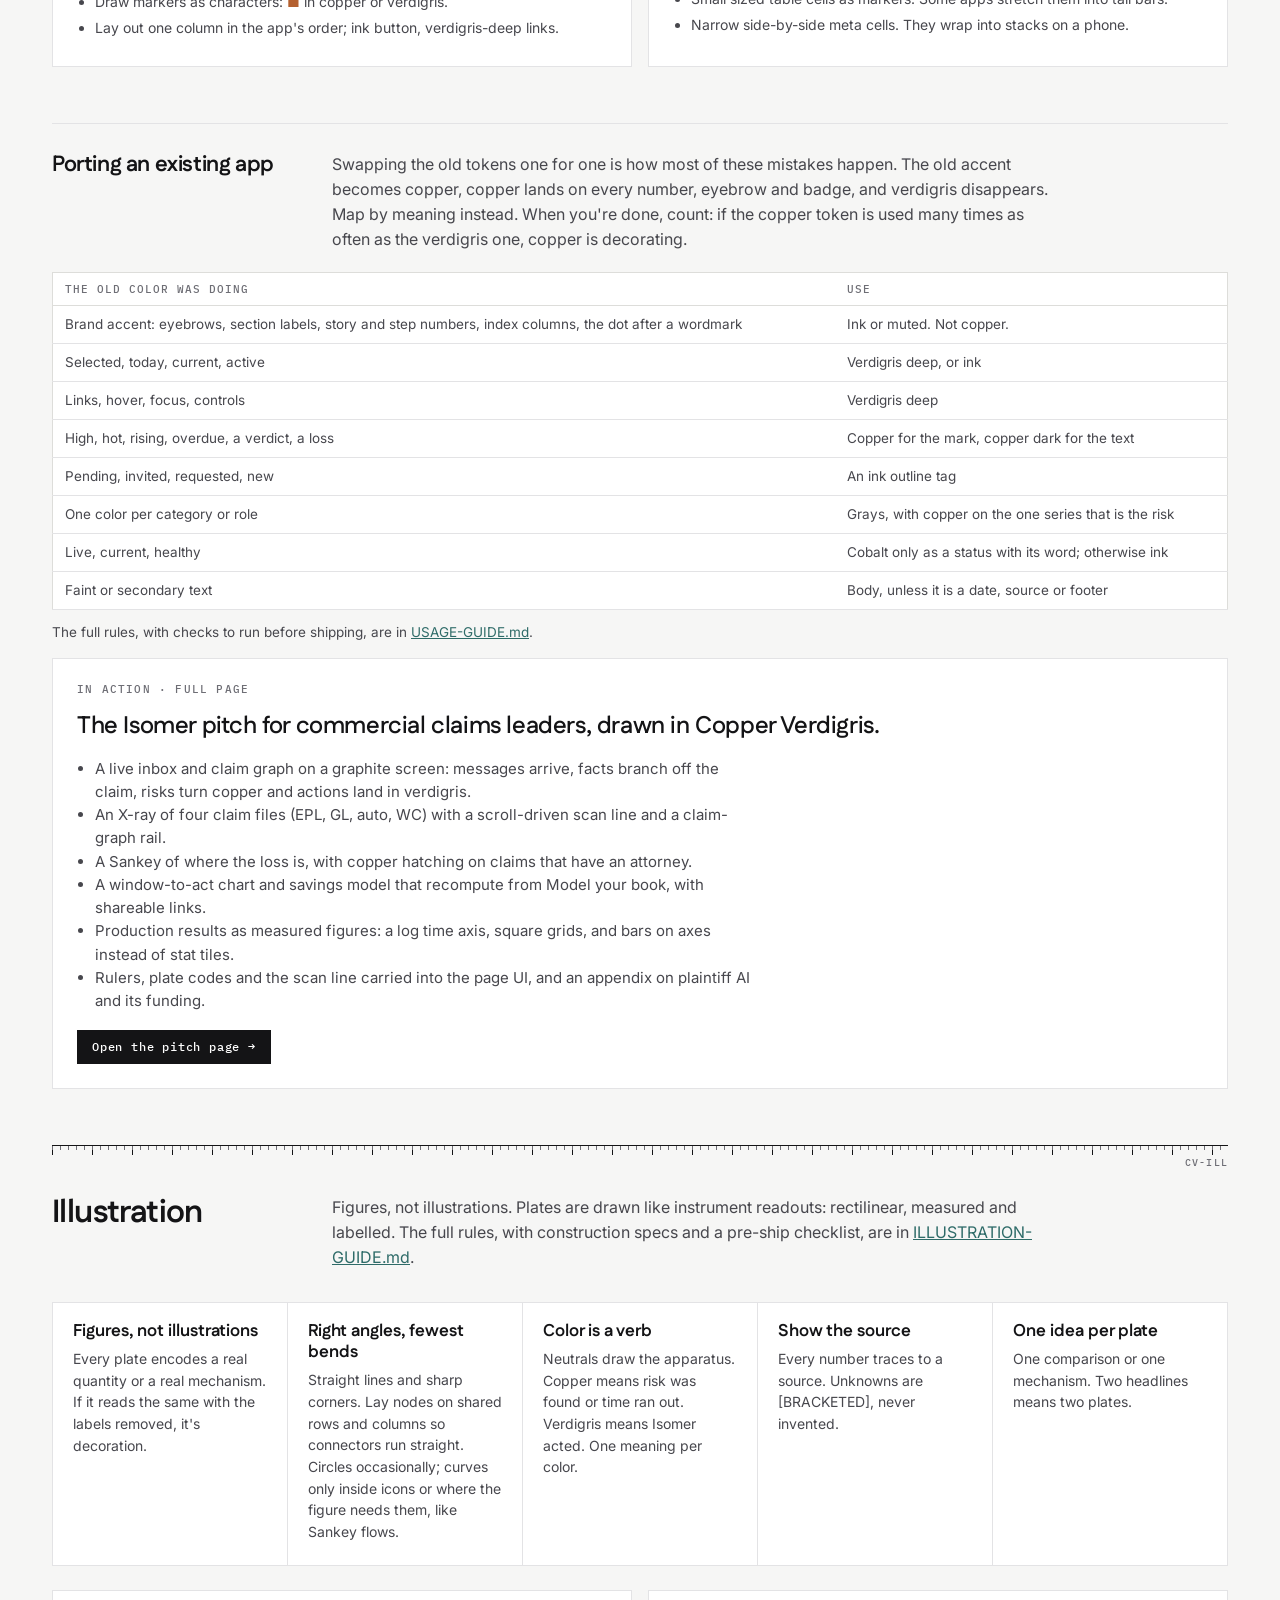
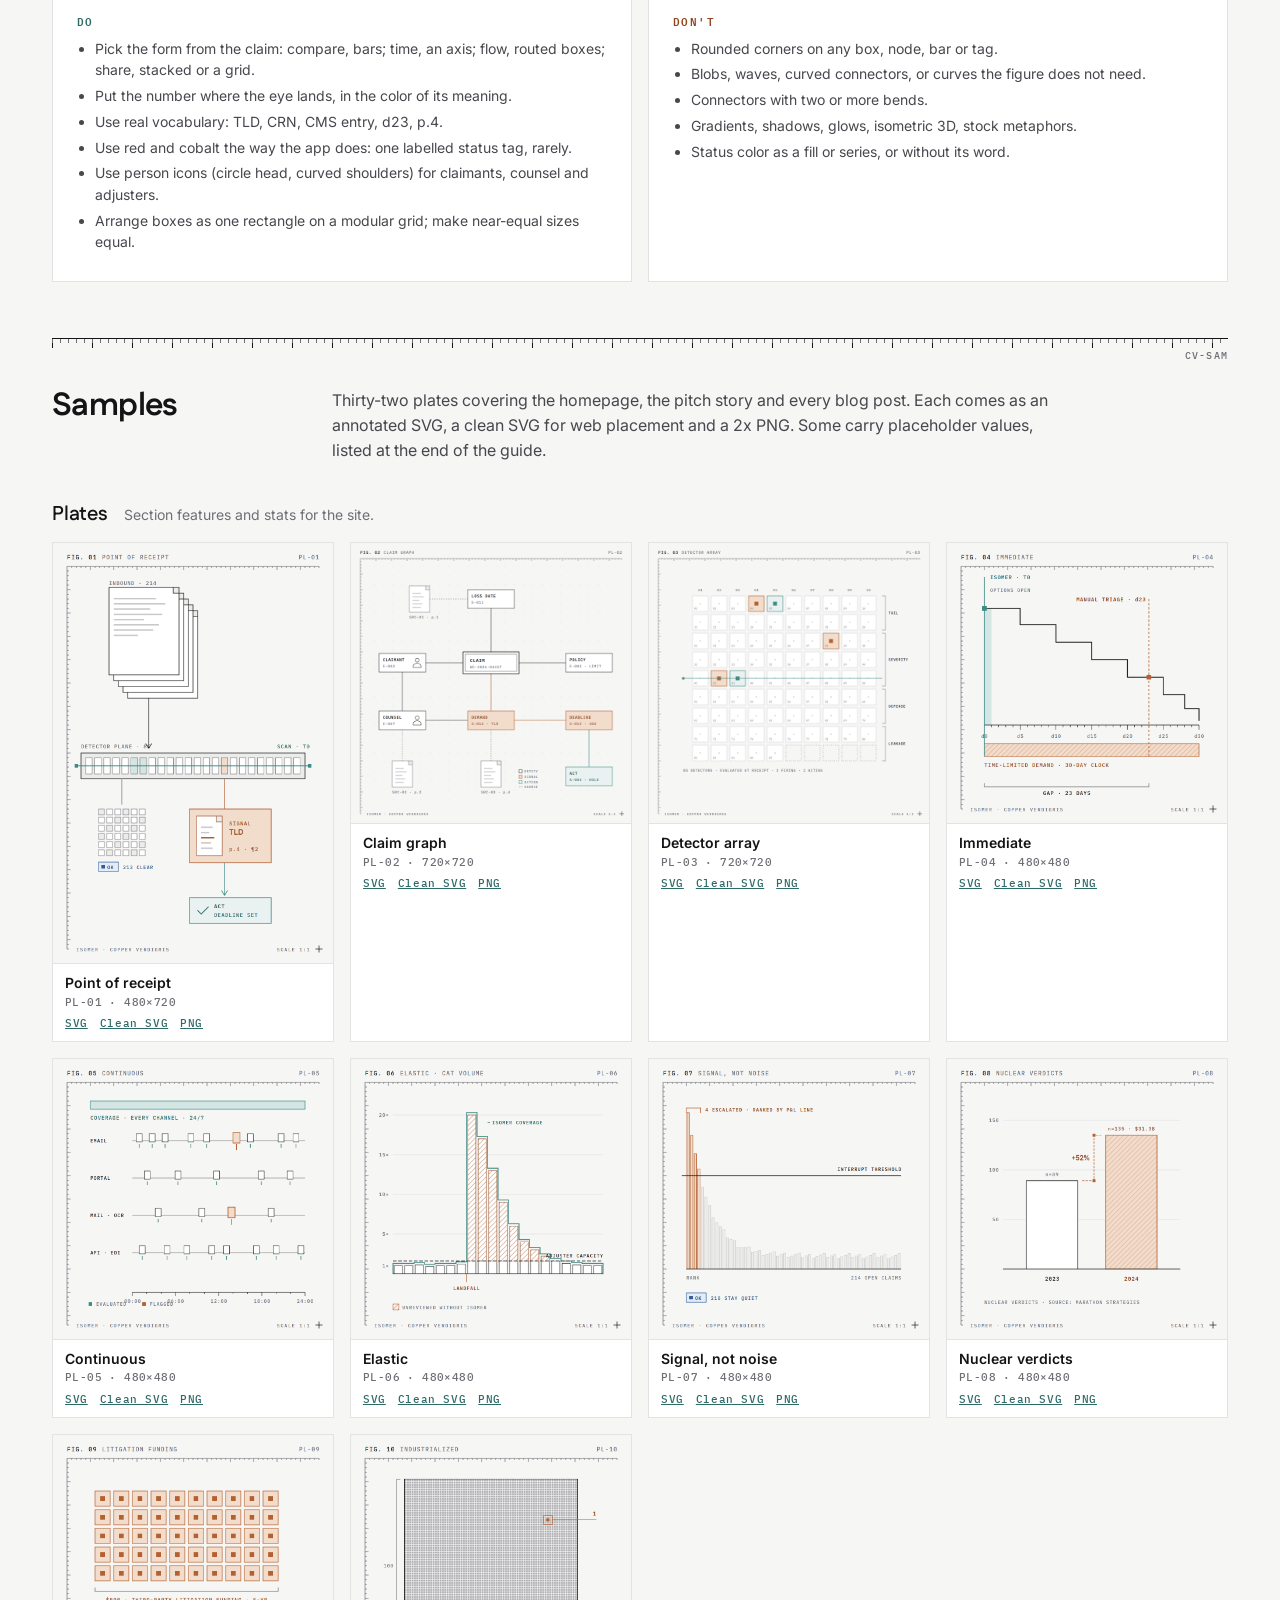
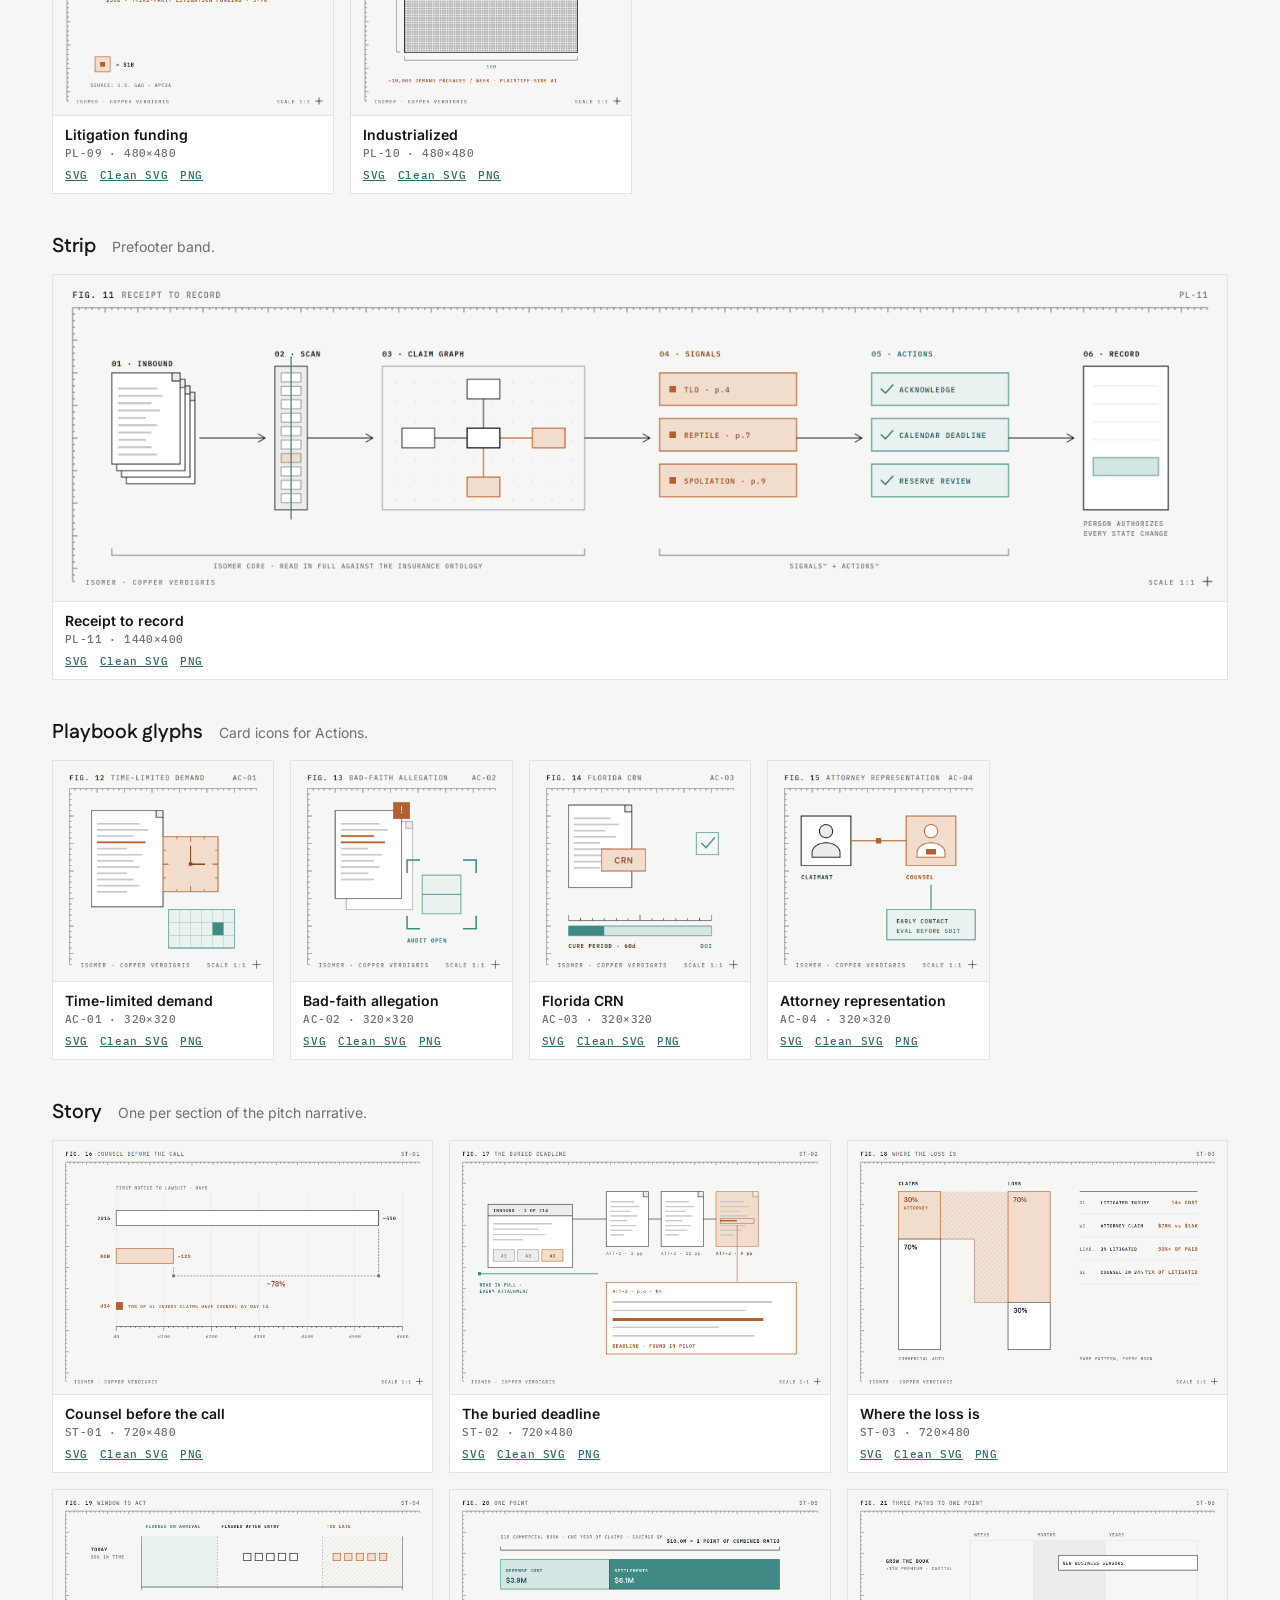
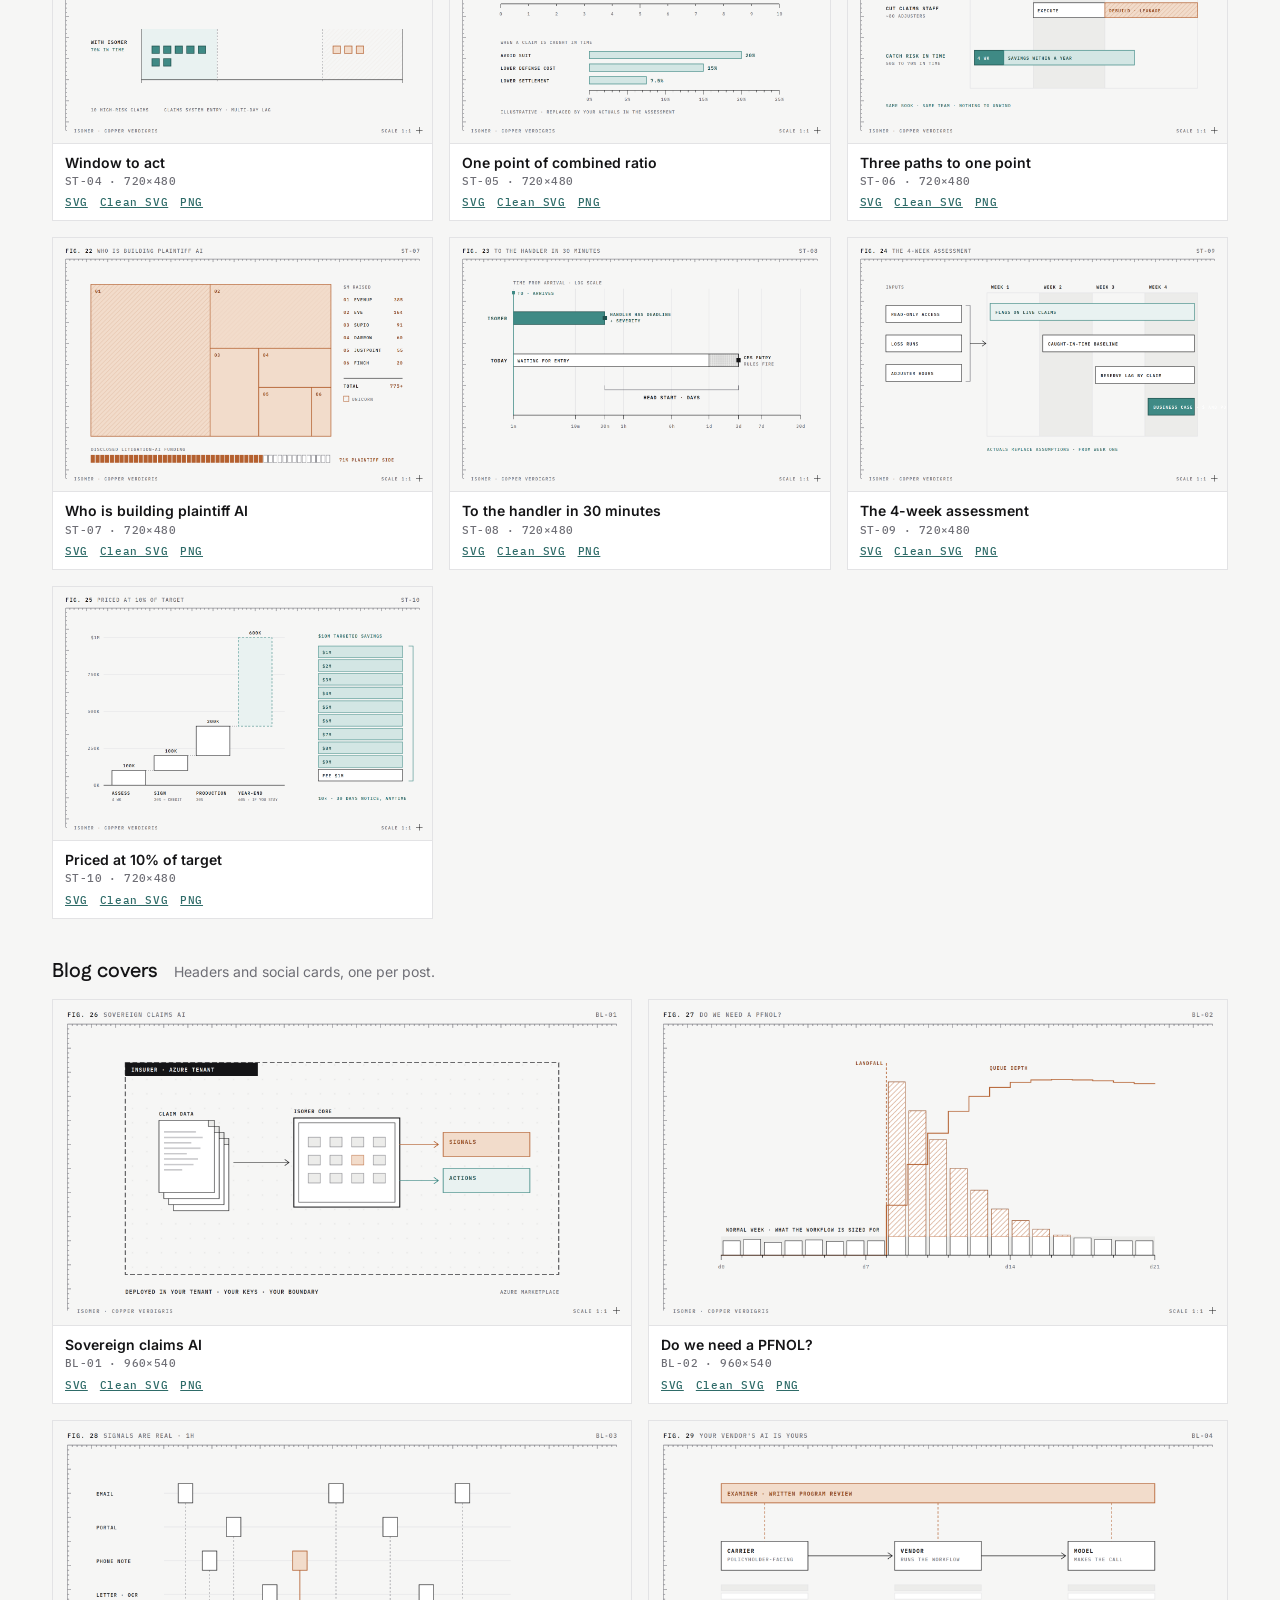
==== commit 0585d040: "Set titles in Fustat and body text in Inter across the brand Inter for body text was always part of " ====
--- a/copper-verdigris/index.html
+++ b/copper-verdigris/index.html
@@ -8,7 +8,7 @@
 <meta name="description" content="Proposal: Copper Verdigris palette, illustration rules, sample plates and animations for Isomer.">
 <link rel="alternate" type="application/json" href="palette.json" title="Copper Verdigris palette">
 <link rel="preconnect" href="https://fonts.googleapis.com"><link rel="preconnect" href="https://fonts.gstatic.com" crossorigin>
-<link rel="stylesheet" href="https://fonts.googleapis.com/css2?family=Fustat:wght@400;500;600;700;800&family=IBM+Plex+Mono:wght@400;500;600&display=swap">
+<link rel="stylesheet" href="https://fonts.googleapis.com/css2?family=Fustat:wght@400;500;600;700;800&family=Inter:wght@400;500;600;700&family=IBM+Plex+Mono:wght@400;500;600&display=swap">
 <link rel="stylesheet" href="tokens.css">
 <style>
 *{box-sizing:border-box}
@@ -25,7 +25,7 @@
 .flag{display:inline-flex;align-items:center;gap:8px;border:1px solid var(--cv-ink);background:var(--cv-white);color:var(--cv-ink);font:600 11px/1 var(--cv-mono);letter-spacing:1.2px;text-transform:uppercase;padding:7px 10px}
 .flag i{width:7px;height:7px;background:var(--cv-ink)}
 header.hero{display:grid;grid-template-columns:minmax(0,1.15fr) minmax(0,1fr);gap:48px;align-items:center;padding:56px 0 56px}
-h1{font:800 clamp(44px,6.4vw,84px)/.98 var(--cv-font);letter-spacing:-2.4px;margin:22px 0 22px;text-wrap:balance}
+h1{font:800 clamp(44px,6.4vw,84px)/.98 var(--cv-font-display);letter-spacing:-2.4px;margin:22px 0 22px;text-wrap:balance}
 h1 em{font-style:normal;color:var(--cv-verdigris-deep)}
 h1 span{color:var(--cv-copper)}
 h1 .cu{color:var(--cv-copper-deep)}
@@ -49,10 +49,10 @@
  repeating-linear-gradient(90deg,var(--cv-ink) 0 1px,transparent 1px 40px) top left/100% 9px no-repeat}
 .ruler span{position:absolute;right:0;top:12px;font:500 10px/1 var(--cv-mono);letter-spacing:1.2px;color:var(--cv-muted)}
 .part-h{display:grid;grid-template-columns:240px minmax(0,1fr);gap:40px;margin-bottom:32px}
-.part-h h2{font:700 32px/1.1 var(--cv-font);letter-spacing:-.6px;margin:0;text-wrap:balance}
+.part-h h2{font:700 32px/1.1 var(--cv-font-display);letter-spacing:-.6px;margin:0;text-wrap:balance}
 .part-h p{margin:0;color:var(--cv-body);max-width:720px}
 .fam{display:grid;grid-template-columns:240px minmax(0,1fr);gap:40px;padding:28px 0;border-top:1px solid var(--cv-hairline)}
-.fam-h h3{font:600 17px/1.25 var(--cv-font);margin:0 0 8px}
+.fam-h h3{font:600 17px/1.25 var(--cv-font-display);margin:0 0 8px}
 .fam-h p{margin:0;font-size:14px;color:var(--cv-muted)}
 .chips{display:grid;grid-template-columns:repeat(auto-fill,minmax(168px,1fr));gap:12px}
 .chip{all:unset;cursor:pointer;display:flex;flex-direction:column;background:var(--cv-white);border:1px solid var(--cv-hairline);text-align:left}
@@ -81,11 +81,12 @@
  background:repeating-linear-gradient(90deg,var(--cv-on-graphite-muted) 0 1px,transparent 1px 8px) top left/100% 4px no-repeat}
 .scr .scan::after{content:"";position:absolute;top:0;bottom:-400px;left:28%;width:2px;background:var(--cv-verdigris-light);opacity:.55}
 .scr{overflow:hidden}
-.type{display:grid;grid-template-columns:repeat(2,minmax(0,1fr));gap:16px;margin-top:16px}
+.type{display:grid;grid-template-columns:repeat(3,minmax(0,1fr));gap:16px;margin-top:16px}
 .type .card p{margin:0}
-.spec-d{font:800 44px/1 var(--cv-font);letter-spacing:-1.2px}
+.spec-b{font:400 17px/1.5 var(--cv-font-body);color:var(--cv-ink);margin:0}
+.spec-d{font:800 44px/1 var(--cv-font-display);letter-spacing:-1.2px}
 .spec-m{font:500 13px/1.6 var(--cv-mono);letter-spacing:1px;text-transform:uppercase}
-.big{font:600 24px/1.25 var(--cv-font);letter-spacing:-.4px;margin:0 0 16px}
+.big{font:600 24px/1.25 var(--cv-font-display);letter-spacing:-.4px;margin:0 0 16px}
 .row{display:flex;align-items:center;gap:10px;flex-wrap:wrap;font-size:14px;margin-top:8px}
 .dots{display:inline-flex;gap:4px}.dots i{width:10px;height:10px;display:block}
 .tag{font:600 10px/1 var(--cv-mono);letter-spacing:1px;text-transform:uppercase;padding:5px 7px;border:1px solid}
@@ -96,7 +97,7 @@
 .inaction .links{margin-top:18px}
 .prs{display:grid;grid-template-columns:repeat(auto-fill,minmax(220px,1fr));border-left:1px solid var(--cv-hairline);border-top:1px solid var(--cv-hairline)}
 .pr{padding:18px 20px 22px;border-right:1px solid var(--cv-hairline);border-bottom:1px solid var(--cv-hairline);background:var(--cv-white)}
-.pr h4{font:700 17px/1.25 var(--cv-font);margin:0 0 6px}.pr p{margin:0;font-size:14px;color:var(--cv-body)}
+.pr h4{font:700 17px/1.25 var(--cv-font-display);margin:0 0 6px}.pr p{margin:0;font-size:14px;color:var(--cv-body)}
 .rules{display:grid;grid-template-columns:repeat(2,minmax(0,1fr));gap:16px;margin-top:24px}
 .rules .card h4{font:600 11px/1 var(--cv-mono);letter-spacing:1.4px;text-transform:uppercase;margin:0 0 12px}
 .rules ul{margin:0;padding-left:18px;font-size:14px;color:var(--cv-body)}.rules li{margin:4px 0}
@@ -105,7 +106,7 @@
 .dont h4{color:var(--cv-copper-dark)}.dont h4 i{background:var(--cv-copper)}
 .rules h4.rh{color:var(--cv-ink)}
 .sub{display:grid;grid-template-columns:240px minmax(0,1fr);gap:40px;margin:56px 0 20px;padding-top:28px;border-top:1px solid var(--cv-hairline)}
-.sub h3{font:700 22px/1.2 var(--cv-font);letter-spacing:-.4px;margin:0}.sub p{margin:0;color:var(--cv-body);max-width:720px}
+.sub h3{font:700 22px/1.2 var(--cv-font-display);letter-spacing:-.4px;margin:0}.sub p{margin:0;color:var(--cv-body);max-width:720px}
 .note{font-size:13.5px;color:var(--cv-body);margin:12px 0 0}
 ul.plain{margin:16px 0 0;padding-left:18px;font-size:14px;color:var(--cv-body)}ul.plain li{margin:4px 0}
 .bpair{display:grid;grid-template-columns:1fr 1fr;gap:8px}
@@ -113,7 +114,7 @@
 .bt.dk{background:var(--cv-ink);border-color:var(--cv-ink);color:#fff;--m1:var(--cv-copper-light);--m2:var(--cv-verdigris-light);--band:var(--cv-band-on-ink);--tk:var(--cv-on-graphite-muted)}
 .bt.lt{background:var(--cv-paper);color:var(--cv-ink);--m1:var(--cv-copper-deep);--m2:var(--cv-verdigris-deep);--band:var(--cv-band-on-paper);--tk:var(--cv-muted)}
 .bt-e{font:500 9.5px/1 var(--cv-mono);letter-spacing:1.1px;text-transform:uppercase;color:var(--tk);position:relative;padding-top:4px}
-.bt-h{font:800 22px/1.02 var(--cv-font);letter-spacing:-.6px;max-width:14ch;position:relative;margin-bottom:12px}
+.bt-h{font:800 22px/1.02 var(--cv-font-display);letter-spacing:-.6px;max-width:14ch;position:relative;margin-bottom:12px}
 .bt-logo{position:absolute;right:8px;top:4px;height:32px;width:auto}
 .bt.sm .bt-h{font-size:17px;max-width:11ch}
 .dv-band{position:absolute;left:0;right:0;bottom:0;height:8px;background:var(--band)}
@@ -125,7 +126,7 @@
 .dev{padding:12px}.dev figcaption{padding:12px 2px 2px}
 .worktile{display:grid;grid-template-columns:repeat(3,minmax(0,1fr));border:1px solid var(--cv-rule);background:var(--cv-white)}
 .worktile>div{padding:14px;border-right:1px solid var(--cv-hairline)}.worktile>div:nth-child(3){border-right:0}
-.worktile b{display:block;font:800 28px/1.1 var(--cv-font);letter-spacing:-.8px;margin-top:6px}
+.worktile b{display:block;font:800 28px/1.1 var(--cv-font-display);letter-spacing:-.8px;margin-top:6px}
 .worktile a{grid-column:1/-1;border-top:1px solid var(--cv-hairline);padding:10px 14px;font-size:14px;font-weight:600}
 .wt-l,.app-lab{font:500 10px/1.2 var(--cv-mono);letter-spacing:1px;text-transform:uppercase;color:var(--cv-muted)}
 .risk-t{color:var(--cv-ui-signal-text)!important}
@@ -146,7 +147,7 @@
 .app-tag i{width:6px;height:6px;display:block}
 .app-tag.risk{color:var(--cv-ui-signal-text);border-color:var(--cv-ui-signal);background:var(--cv-ui-signal-tint)}.app-tag.risk i{background:var(--cv-ui-signal)}
 .app-tag.ok{color:var(--cv-ui-ok);border-color:var(--cv-ui-ok);background:var(--cv-ui-ok-tint)}.app-tag.ok i{background:var(--cv-ui-ok)}
-.app-h{font:800 19px/1.2 var(--cv-font);letter-spacing:-.035em;color:var(--cv-ui-heading);margin:10px 0 14px}
+.app-h{font:800 19px/1.2 var(--cv-font-display);letter-spacing:-.035em;color:var(--cv-ui-heading);margin:10px 0 14px}
 .story3{display:grid;gap:12px}.story3 p,.story-key p{margin:4px 0 0;color:var(--cv-ui-text)}
 .lab{display:inline-flex;align-items:center;gap:7px;font:500 10.5px/1 var(--cv-mono);letter-spacing:1px;text-transform:uppercase;color:var(--cv-ui-meta)}
 .lab i{width:8px;height:8px;display:block}
@@ -187,7 +188,7 @@
 .mail-btn{display:inline-block;margin-top:16px;background:#141416;color:#fff;font:700 14px/1 Arial,Helvetica,sans-serif;padding:12px 16px}
 .mail-foot{max-width:600px;margin:12px auto 0;font:400 12px/1.5 Arial,Helvetica,sans-serif;color:#47474D}.mail-foot a{color:#47474D}
 .gal-h{display:flex;align-items:baseline;gap:16px;margin:40px 0 16px;flex-wrap:wrap}
-.gal-h h3{font:600 20px/1.2 var(--cv-font);margin:0}.gal-h p{margin:0;color:var(--cv-muted);font-size:14px}
+.gal-h h3{font:600 20px/1.2 var(--cv-font-display);margin:0}.gal-h p{margin:0;color:var(--cv-muted);font-size:14px}
 .gal{display:grid;gap:16px}
 .gal.plate{grid-template-columns:repeat(auto-fill,minmax(260px,1fr))}
 .gal.strip{grid-template-columns:1fr}
@@ -276,7 +277,8 @@
 </div>
 </div>
 <div class="type">
-<div class="card"><span class="cap">Display and values · Fustat</span><p class="spec-d">$10.0M <span style="color:var(--cv-copper)">d23</span></p><p style="margin-top:12px;color:var(--cv-body);font-size:14px">The current Isomer brand face, kept on purpose. Bold and tight for headlines; 600 for the one hero value on a plate.</p></div>
+<div class="card"><span class="cap">Titles and values · Fustat</span><p class="spec-d">$10.0M <span style="color:var(--cv-copper)">d23</span></p><p style="margin-top:12px;color:var(--cv-body);font-size:14px">The Isomer brand face, for titles, headlines and display values. 800 and tight for headlines; 600 for the one hero value on a plate.</p></div>
+<div class="card"><span class="cap">Body · Inter</span><p class="spec-b">Isomer reads every page the moment it lands and quotes the deadline from the document.</p><p style="margin-top:12px;color:var(--cv-body);font-size:14px">Body text, UI, buttons, tables and captions. 400 for running text, 500 or 600 for emphasis. Never set running text in Fustat.</p></div>
 <div class="card"><span class="cap">Annotation · IBM Plex Mono</span><p class="spec-m">Fig. 04 · Immediate · manual triage d23<br><span style="color:var(--cv-copper-dark)">TLD · ATT-3 · p.4</span> → <span style="color:var(--cv-verdigris-dark)">ACT · deadline calendared</span></p><p style="margin-top:12px;color:var(--cv-body);font-size:14px">Uppercase, tracked, small. Labels, axes, plate codes and captions.</p></div>
 </div>
 
@@ -295,7 +297,7 @@
 <ul class="plain"><li>Plates, animations, product UI, email, and any section that shows data.</li>
 <li>Copper only where something is risky; verdigris only where something is done or can be.</li>
 <li>Ink and gray carry every frame: rules, panels, tabs, chart bars, numbers, eyebrows, the ruler.</li>
-<li>The brand shows through form here: Fustat, mono labels, square corners, the quiet ruler, the logo.</li></ul></div>
+<li>The brand shows through form here: Fustat titles, Inter text, mono labels, square corners, the quiet ruler, the logo.</li></ul></div>
 </div>
 
 <div class="sub" id="brand-devices"><h3>Brand devices</h3><p>One system, used with discretion. Pick the device by context: the full ruler and band on a title slide, the short bar on the section slide after it, the bar and pixel in an email signature. Every band runs copper first, about 70 / 20 / 10, in flat segments. Sizes and rules are in <code>palette.json</code> under <code>registers.brand</code> and in the <a href="USAGE-GUIDE.md#brand-moments">usage guide</a>.</p></div>
@@ -349,7 +351,7 @@
 <div class="card"><h4 class="rh">Surfaces and type</h4><ul>
 <li>Content panels are white on paper, ruled with <code>#DDDDDA</code>. Grids and table rules use hairline <code>#E3E3E5</code>.</li>
 <li>Running text in body <code>#47474D</code>; muted only for dates, sources and footers. Muted fails on section gray (4.3:1).</li>
-<li>Headlines in Fustat 800, sentence case, tracking about −0.035em. Fustat is wide; don't bring condensed all-caps habits.</li>
+<li>Titles in Fustat, body text in Inter. Headlines in Fustat 800, sentence case, tracking about −0.035em. Fustat is wide; don't bring condensed all-caps habits.</li>
 <li>Plex Mono, uppercase and tracked, for labels and counts only. The ruler stays gray and quiet.</li>
 <li>Groups of boxes form one rectangle on a modular grid: shared outer edges, rows at one height, near-equal sizes made equal.</li></ul></div>
 </div>
@@ -382,7 +384,8 @@
 <span class="mail-btn">Open in Isomer &#8599;&#65038;</span>
 </div><div class="mail-foot">You get this because you follow attorney-represented claims. <a href="#at-work">Manage alerts</a></div></div><figcaption><span>Gmail dark mode · approximate inversion</span></figcaption></figure></div>
 <div class="tbl"><table class="toks"><thead><tr><th>Email</th><th>Value</th></tr></thead><tbody>
-<tr><td>Sans stack</td><td><code>Fustat, Arial, Helvetica, sans-serif</code></td></tr>
+<tr><td>Display stack</td><td><code>Fustat, Arial, Helvetica, sans-serif</code></td></tr>
+<tr><td>Sans stack</td><td><code>Inter, Arial, Helvetica, sans-serif</code></td></tr>
 <tr><td>Mono stack</td><td><code>'IBM Plex Mono', Menlo, Consolas, 'Courier New', monospace</code></td></tr>
 <tr><td>Minimum sizes</td><td>Mono labels 10px · body 14px · meta 10px</td></tr>
 <tr><td>Text</td><td>Headings ink · body and secondary <code>#47474D</code> · least important meta <code>#6E6E75</code> at 10px or more · never <code>#A4A9AA</code> on white</td></tr>
@@ -390,7 +393,7 @@
 <tr><td>Links · button</td><td>Verdigris deep <code>#2E6B68</code> · ink fill with white text</td></tr>
 <tr><td>Layout</td><td>One column, 600px max, in the app's order: main content, then the sidebar panels. Panel titles as ink mono labels with a quieter link at the right.</td></tr>
 </tbody></table></div>
-<div class="rules"><div class="card do"><h4><i></i>Do</h4><ul><li>Use the full stacks: <code>Fustat, Arial, Helvetica</code> and <code>'IBM Plex Mono', Menlo, Consolas, 'Courier New'</code>. Design for the fallback.</li><li>Keep mono labels at 10px or more and body at 14px or more.</li><li>Set footer text on section gray in body <code>#47474D</code>.</li><li>Name positions in captions (“the lower part of each bar”).</li><li>Draw markers as characters: <span style="color:#B4602F">&#9632;</span> in copper or verdigris.</li><li>Lay out one column in the app's order; ink button, verdigris-deep links.</li></ul></div><div class="card dont"><h4><i></i>Don't</h4><ul><li>Courier New alone. It renders thin and gray and made labels illegible on iPhone Gmail.</li><li>8 or 9px mono labels. They failed on phones.</li><li>Captions that name a shade (“the darker part”). Gmail's dark mode inverts it anyway.</li><li>Bare ↗ arrows. iOS turns them into blue emoji; append <code>&amp;#65038;</code>.</li><li>Small sized table cells as markers. Some apps stretch them into tall bars.</li><li>Narrow side-by-side meta cells. They wrap into stacks on a phone.</li></ul></div></div>
+<div class="rules"><div class="card do"><h4><i></i>Do</h4><ul><li>Use the full stacks: <code>Fustat, Arial, Helvetica</code> for titles, <code>Inter, Arial, Helvetica</code> for body and <code>'IBM Plex Mono', Menlo, Consolas, 'Courier New'</code> for labels. Design for the fallback.</li><li>Keep mono labels at 10px or more and body at 14px or more.</li><li>Set footer text on section gray in body <code>#47474D</code>.</li><li>Name positions in captions (“the lower part of each bar”).</li><li>Draw markers as characters: <span style="color:#B4602F">&#9632;</span> in copper or verdigris.</li><li>Lay out one column in the app's order; ink button, verdigris-deep links.</li></ul></div><div class="card dont"><h4><i></i>Don't</h4><ul><li>Courier New alone. It renders thin and gray and made labels illegible on iPhone Gmail.</li><li>8 or 9px mono labels. They failed on phones.</li><li>Captions that name a shade (“the darker part”). Gmail's dark mode inverts it anyway.</li><li>Bare ↗ arrows. iOS turns them into blue emoji; append <code>&amp;#65038;</code>.</li><li>Small sized table cells as markers. Some apps stretch them into tall bars.</li><li>Narrow side-by-side meta cells. They wrap into stacks on a phone.</li></ul></div></div>
 
 <div class="sub" id="porting"><h3>Porting an existing app</h3><p>Swapping the old tokens one for one is how most of these mistakes happen. The old accent becomes copper, copper lands on every number, eyebrow and badge, and verdigris disappears. Map by meaning instead. When you're done, count: if the copper token is used many times as often as the verdigris one, copper is decorating.</p></div>
 <div class="tbl"><table class="toks"><thead><tr><th>The old color was doing</th><th>Use</th></tr></thead><tbody><tr><td>Brand accent: eyebrows, section labels, story and step numbers, index columns, the dot after a wordmark</td><td>Ink or muted. Not copper.</td></tr><tr><td>Selected, today, current, active</td><td>Verdigris deep, or ink</td></tr><tr><td>Links, hover, focus, controls</td><td>Verdigris deep</td></tr><tr><td>High, hot, rising, overdue, a verdict, a loss</td><td>Copper for the mark, copper dark for the text</td></tr><tr><td>Pending, invited, requested, new</td><td>An ink outline tag</td></tr><tr><td>One color per category or role</td><td>Grays, with copper on the one series that is the risk</td></tr><tr><td>Live, current, healthy</td><td>Cobalt only as a status with its word; otherwise ink</td></tr><tr><td>Faint or secondary text</td><td>Body, unless it is a date, source or footer</td></tr></tbody></table></div>
--- a/copper-verdigris/tokens.css
+++ b/copper-verdigris/tokens.css
@@ -1,5 +1,5 @@
 /* Copper Verdigris (proposal). Source: palette.json. */
-@import url("https://fonts.googleapis.com/css2?family=Fustat:wght@400;500;600;700;800&family=IBM+Plex+Mono:wght@400;500;600&display=swap");
+@import url("https://fonts.googleapis.com/css2?family=Fustat:wght@400;500;600;700;800&family=Inter:wght@400;500;600;700&family=IBM+Plex+Mono:wght@400;500;600&display=swap");
 
 :root {
   /* Neutrals */
@@ -52,11 +52,14 @@
   --cv-screen: var(--cv-graphite);
 
   /* Type */
-  --cv-font: "Fustat", system-ui, -apple-system, "Segoe UI", sans-serif;
+  --cv-font-display: "Fustat", system-ui, -apple-system, "Segoe UI", sans-serif; /* titles, headlines and display values */
+  --cv-font-body: "Inter", system-ui, -apple-system, "Segoe UI", sans-serif;   /* body text, UI and captions */
+  --cv-font: var(--cv-font-body);
   --cv-mono: "IBM Plex Mono", ui-monospace, monospace;
 
   /* Email. Web fonts mostly don't load in mail; design for the fallback. */
-  --cv-email-sans: Fustat, Arial, Helvetica, sans-serif;
+  --cv-email-display: Fustat, Arial, Helvetica, sans-serif;
+  --cv-email-sans: Inter, Arial, Helvetica, sans-serif;
   --cv-email-mono: "IBM Plex Mono", Menlo, Consolas, "Courier New", monospace;
 
   /* Product UI, light theme. Build app styles on these, not on the raw colors,
